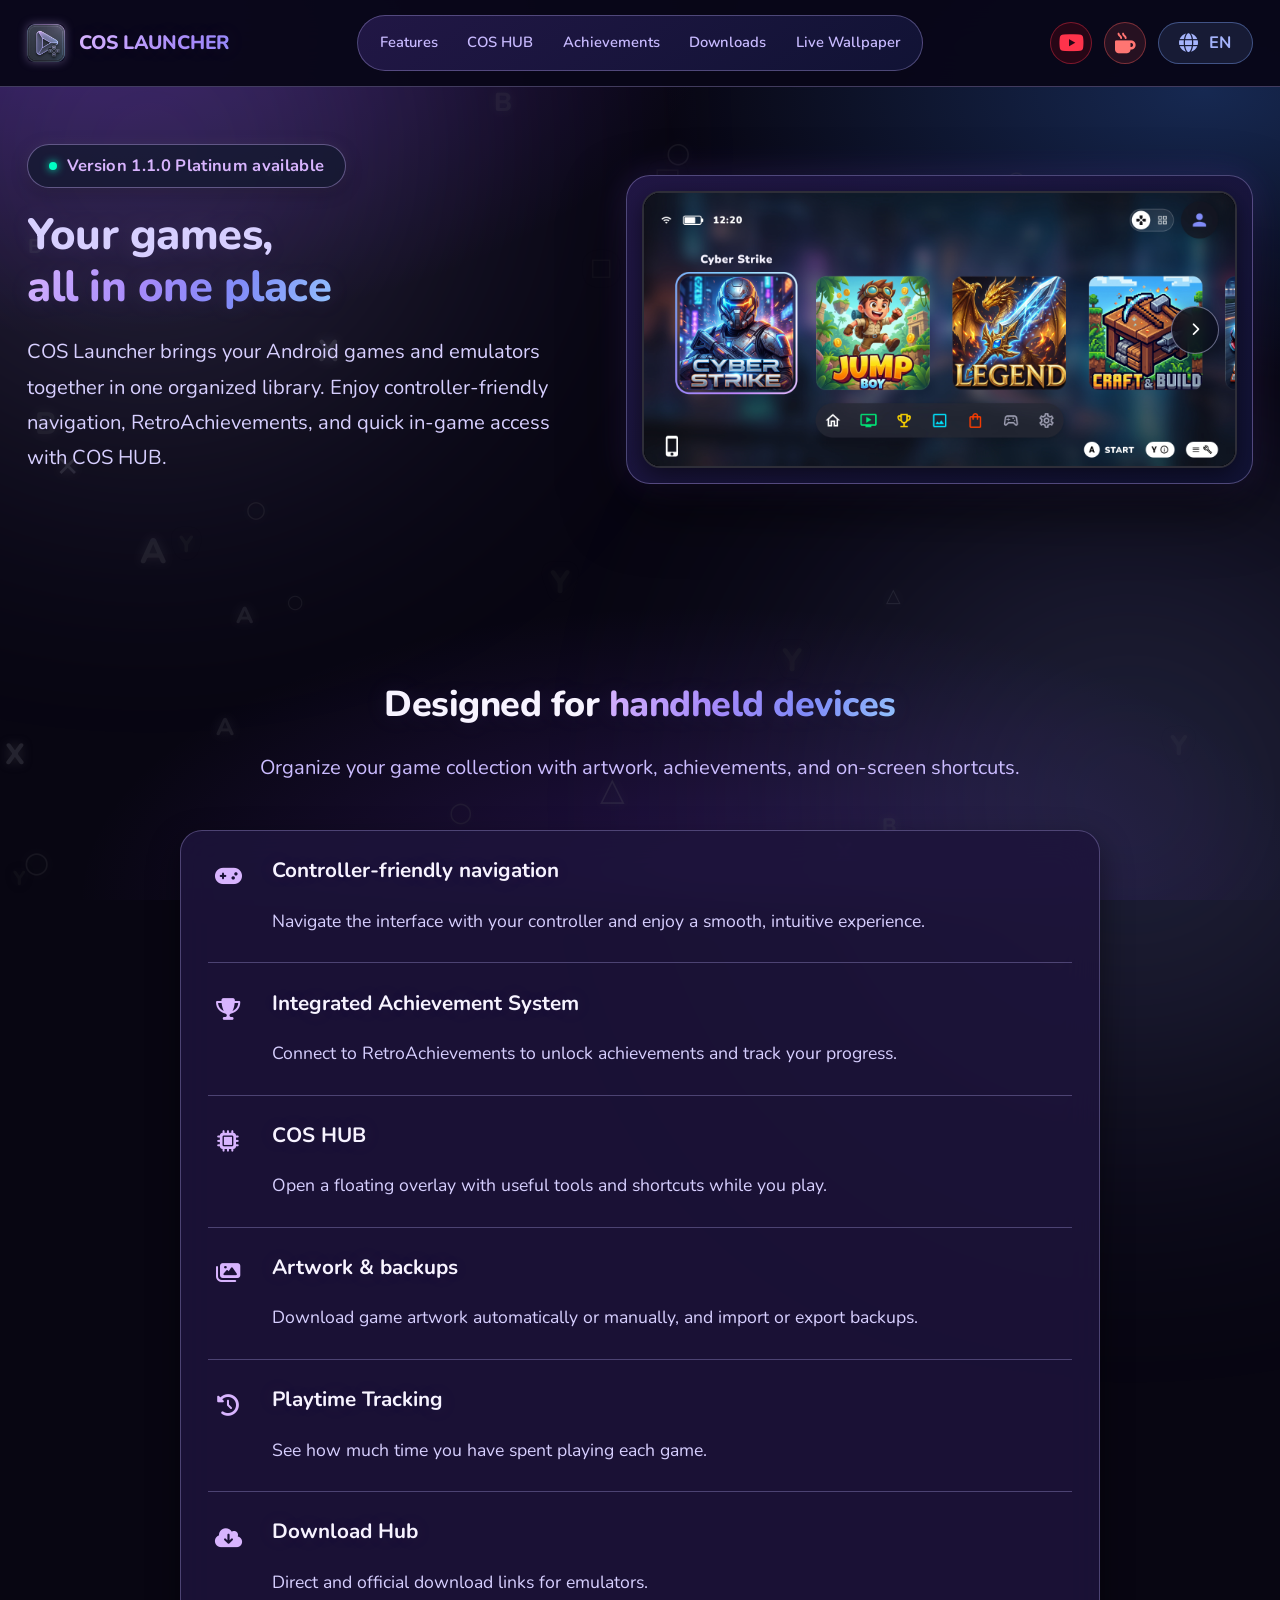
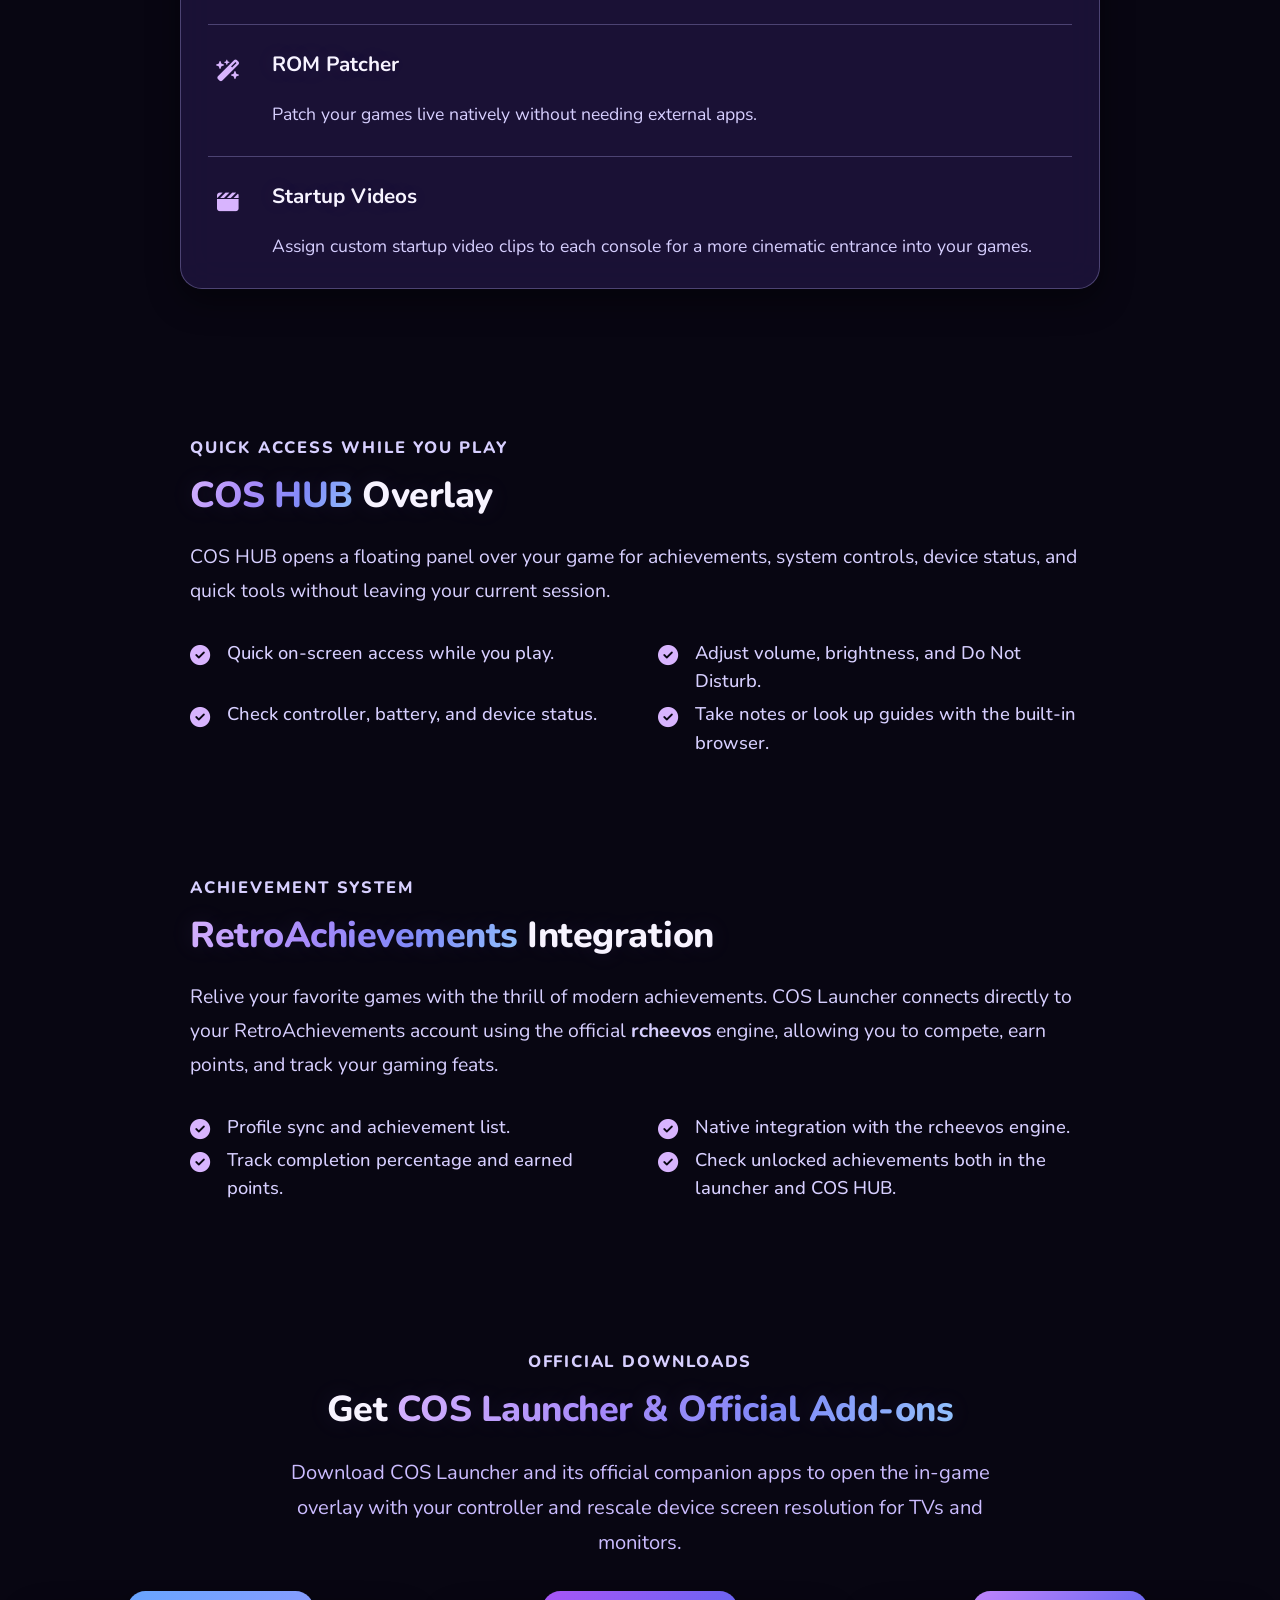
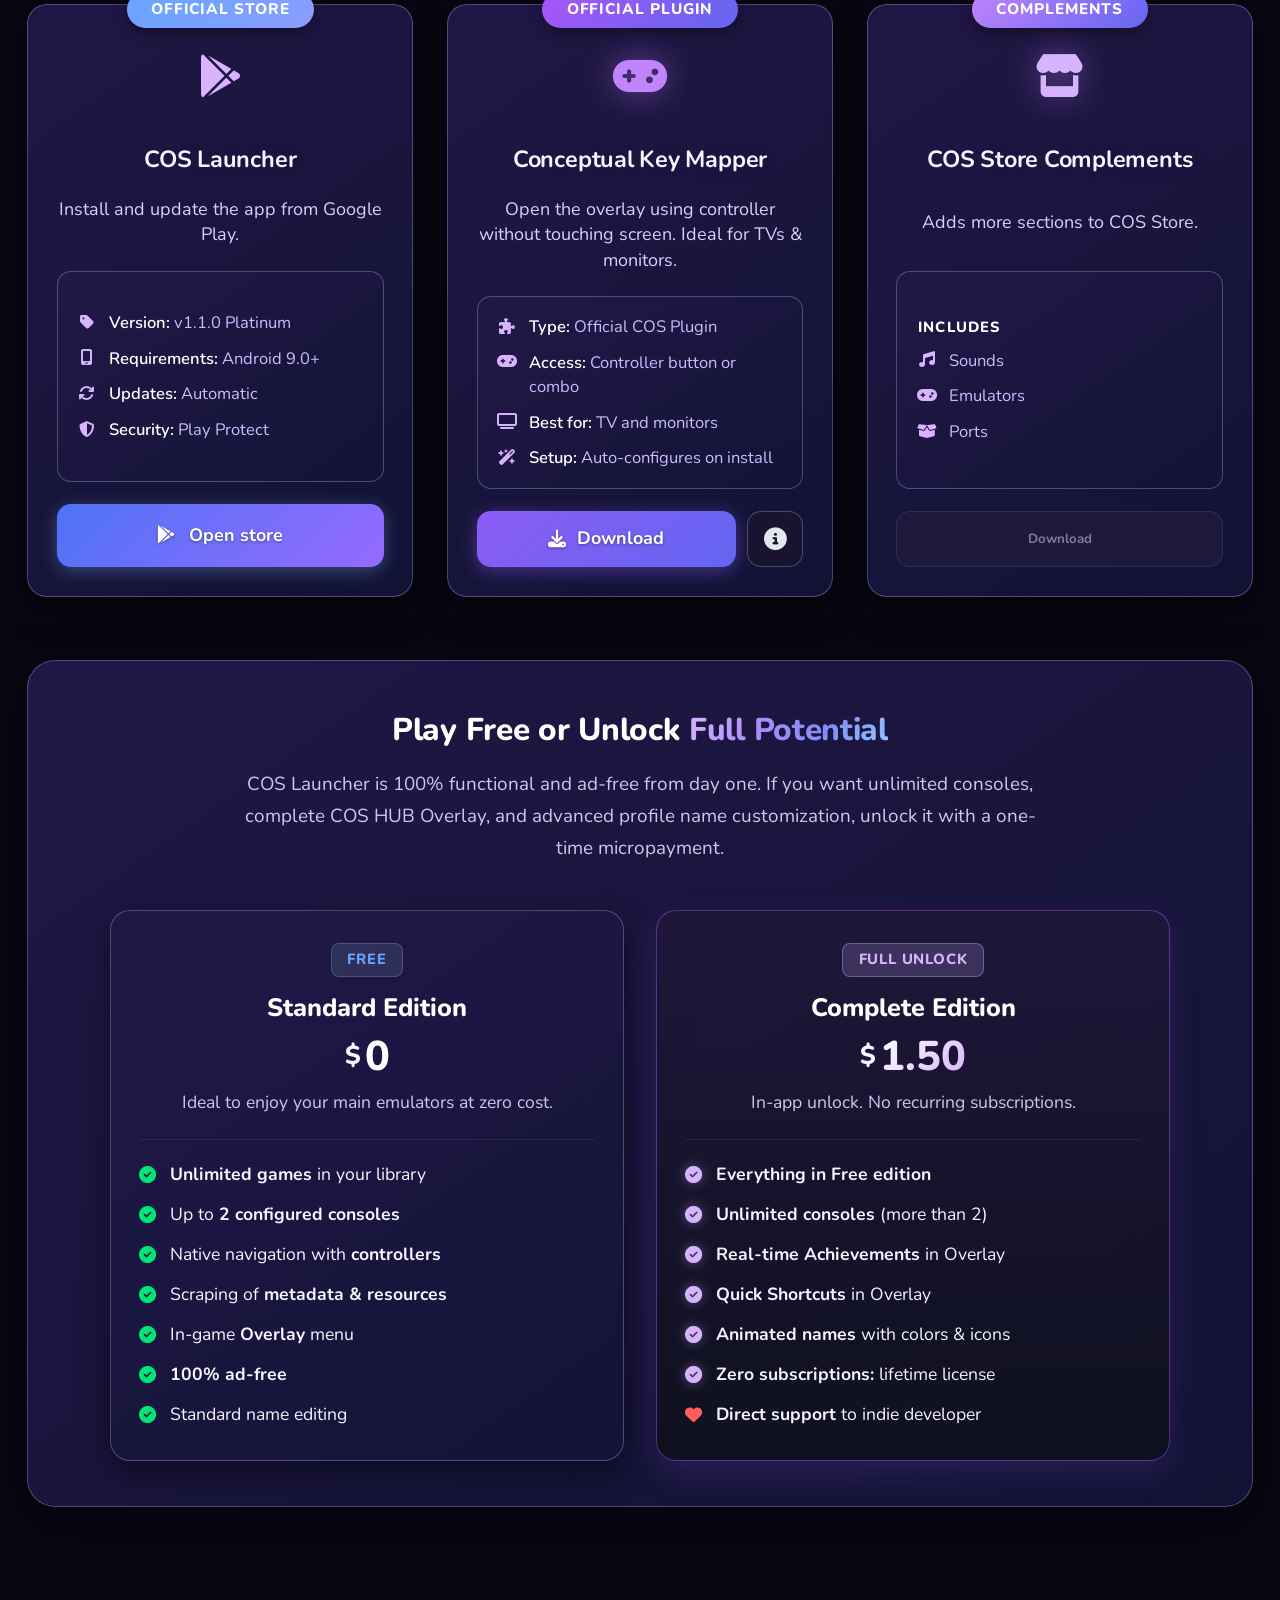
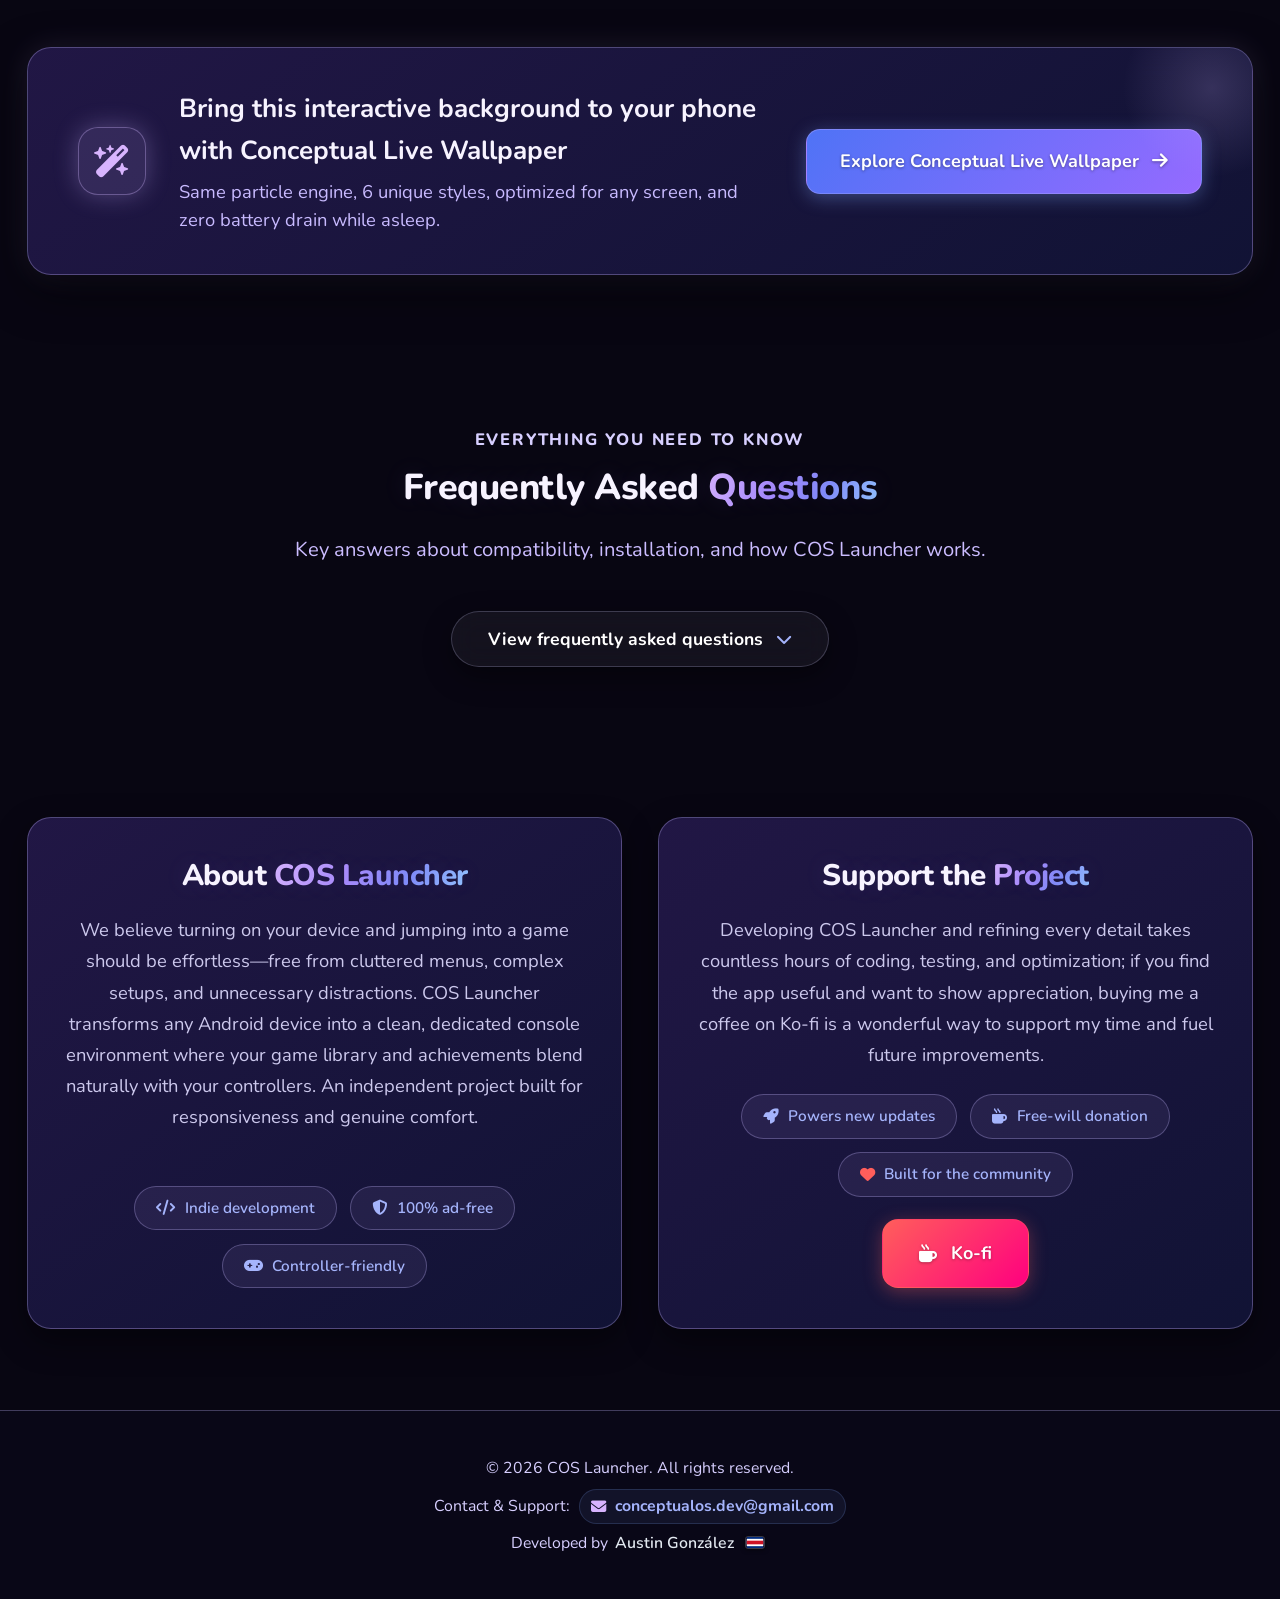
==== index.html @ 843d2636 "Update site theme and downloads Co-authored-by: Copilot <223556219+Copilot@users.noreply.github.com>" ====
<!DOCTYPE html>
<html lang="en">

<head>
    <meta charset="UTF-8">
    <meta name="viewport" content="width=device-width, initial-scale=1.0">
    <title>COS Launcher | Organiza tus juegos en Android</title>
    <meta name="description"
        content="COS Launcher organiza tus juegos de Android y emuladores con navegación mediante controles, RetroAchievements, recursos gráficos y accesos rápidos con COS HUB.">

    <!-- Open Graph / Social Media -->
    <meta property="og:type" content="website">
    <meta property="og:title" content="COS Launcher">
    <meta property="og:description"
        content="Organiza tus juegos de Android y emuladores con navegación mediante controles, RetroAchievements, recursos gráficos y accesos rápidos con COS HUB.">
    <meta property="og:image" content="app_icon.png">
    <meta property="og:url" content="https://coslauncher.com/">

    <link rel="icon" type="image/png" href="app_icon.png">

    <!-- Font: Nunito -->
    <link rel="preconnect" href="https://fonts.googleapis.com">
    <link rel="preconnect" href="https://fonts.gstatic.com" crossorigin>
    <link
        href="https://fonts.googleapis.com/css2?family=Nunito:wght@400;500;600;700;800;900&display=swap"
        rel="stylesheet">
    <link rel="stylesheet" href="https://cdnjs.cloudflare.com/ajax/libs/font-awesome/6.4.0/css/all.min.css">

    <!-- Custom CSS -->
    <link rel="stylesheet" href="styles.css?v=3.8.14">

    <!-- Critical Plugin Modals & Buttons Styles -->
    <style id="critical-plugin-modals-css">
        .btn-plugin-info {
            width: 56px !important;
            min-width: 56px !important;
            height: 56px !important;
            min-height: 56px !important;
            padding: 0 !important;
            flex-shrink: 0 !important;
            background: rgba(24, 20, 48, 0.88) !important;
            border: 1px solid rgba(211, 211, 255, 0.28) !important;
            border-radius: 14px !important;
            color: #e2e8f0 !important;
            font-size: 1.25rem !important;
            display: inline-flex !important;
            align-items: center !important;
            justify-content: center !important;
            cursor: pointer !important;
            outline: none !important;
            box-sizing: border-box !important;
            transition: all 0.25s ease !important;
        }
        .btn-plugin-info:hover,
        .btn-plugin-info:focus-visible,
        .btn-km-info:hover,
        .btn-km-info:focus-visible,
        .btn-rescaler-info:hover,
        .btn-rescaler-info:focus-visible {
            background: linear-gradient(135deg, #8b5cf6, #6366f1) !important;
            border-color: rgba(255, 255, 255, 0.35) !important;
            color: #FFFFFF !important;
            transform: translateY(-2px) !important;
            box-shadow: 0 8px 25px rgba(168, 85, 247, 0.65), 0 0 20px rgba(99, 102, 241, 0.5) !important;
        }
        .plugin-info-modal-backdrop {
            position: fixed !important;
            top: 0 !important;
            left: 0 !important;
            right: 0 !important;
            bottom: 0 !important;
            width: 100vw !important;
            height: 100vh !important;
            background: rgba(3, 4, 10, 0.88) !important;
            backdrop-filter: blur(10px) !important;
            -webkit-backdrop-filter: blur(10px) !important;
            z-index: 999999 !important;
            display: none;
            align-items: center !important;
            justify-content: center !important;
            padding: 1.25rem !important;
            opacity: 0 !important;
            pointer-events: none !important;
            transition: opacity 0.28s cubic-bezier(0.16, 1, 0.3, 1) !important;
            box-sizing: border-box !important;
            overflow-y: auto !important;
            -webkit-overflow-scrolling: touch !important;
            overscroll-behavior: contain !important;
            will-change: opacity !important;
        }
        .plugin-info-modal-backdrop.active {
            display: flex !important;
            opacity: 1 !important;
            pointer-events: auto !important;
        }
        .plugin-info-modal-card {
            background: rgba(20, 16, 42, 0.98) !important;
            border: 1px solid rgba(211, 211, 255, 0.22) !important;
            border-radius: 26px !important;
            box-shadow: 0 20px 50px rgba(0, 0, 0, 0.8), 0 0 30px rgba(139, 92, 246, 0.2) !important;
            max-width: 620px !important;
            width: 100% !important;
            max-height: 88vh !important;
            display: flex !important;
            flex-direction: column !important;
            position: relative !important;
            overflow: hidden !important;
            transform: scale(0.96) translateZ(0) !important;
            transition: transform 0.28s cubic-bezier(0.16, 1, 0.3, 1), opacity 0.28s cubic-bezier(0.16, 1, 0.3, 1) !important;
            box-sizing: border-box !important;
            will-change: transform, opacity !important;
        }
        .plugin-info-modal-card.rescaler-card {
            box-shadow: 0 20px 50px rgba(0, 0, 0, 0.8), 0 0 30px rgba(56, 189, 248, 0.2) !important;
        }
        .plugin-info-modal-backdrop.active .plugin-info-modal-card {
            transform: scale(1) translateZ(0) !important;
        }
        .plugin-modal-title {
            font-size: clamp(1.45rem, 1.6vw, 1.65rem) !important;
            font-weight: 800 !important;
            color: #FFFFFF !important;
            margin: 0 0 0.35rem 0 !important;
        }
        .plugin-modal-subtitle {
            font-size: 1.02rem !important;
            color: var(--text-body, #94a3b8) !important;
            line-height: 1.5 !important;
        }
        .plugin-modal-body {
            padding: 1.25rem 2rem 2.2rem 2rem !important;
            font-size: 1.02rem !important;
            line-height: 1.65 !important;
        }
        .plugin-modal-desc-box {
            font-size: 1.02rem !important;
            line-height: 1.65 !important;
            padding: 1.25rem 1.4rem !important;
        }
        .plugin-modal-highlight-title {
            font-size: 1.06rem !important;
        }
        .plugin-modal-highlight-box p {
            font-size: 1rem !important;
            line-height: 1.6 !important;
        }
        .plugin-modal-feature-text h5 {
            font-size: 1.02rem !important;
        }
        .plugin-modal-feature-text p {
            font-size: 0.98rem !important;
            line-height: 1.55 !important;
        }
    </style>
</head>

<body class="nunito-page">

    <!-- Floating Buttons & Icons Background (Bare ABXY & PlayStation Symbols) -->
    <div id="floatingIconsBg" class="floating-icons-container"></div>

    <!-- Ambient Moon Dust Glows -->
    <div class="glow-bg glow-top-left"></div>
    <div class="glow-bg glow-bottom-right"></div>

    <!-- Navigation Header -->
    <header class="navbar">
        <div class="nav-container">
            <!-- Clean Unencapsulated Brand Logo -->
            <a href="#" class="brand-logo">
                <img src="app_icon.png" alt="Logotipo de COS Launcher" class="brand-app-icon">
                <div class="brand-text">
                    <span class="brand-title brand-title-white">COS LAUNCHER</span>
                </div>
            </a>

            <!-- Nav Links Capsule Pill Container -->
            <nav class="nav-links nav-capsule">
                <a href="#features" class="nav-item-pill" data-i18n="nav_features">Funciones</a>
                <a href="#neural-overlay" class="nav-item-pill" data-i18n="nav_cos_hub">COS HUB</a>
                <a href="#achievements" class="nav-item-pill" data-i18n="nav_achievements">Logros</a>
                <a href="#download" class="nav-item-pill" data-i18n="nav_download">Descargas</a>
                <a href="wallpaper.html" class="nav-item-pill nav-pill-wp" data-i18n="nav_wallpaper">Live Wallpaper</a>
            </nav>

            <div class="nav-actions">
                <a href="https://www.youtube.com/@ConceptualOS" target="_blank" rel="noopener noreferrer"
                    class="youtube-nav-pill" id="youtubeNavBtn" title="Canal oficial de YouTube / Official YouTube Channel" aria-label="YouTube">
                    <i class="fa-brands fa-youtube"></i>
                </a>
                <a href="#kofi" class="kofi-nav-pill" id="kofiNavBtn" title="Apoyar en Ko-fi / Support on Ko-fi" aria-label="Ko-fi">
                    <i class="fa-solid fa-mug-hot"></i>
                </a>
                <div class="badge-pill lang-toggle-pill" id="langToggleBtn" role="button" tabindex="0"
                    title="Cambiar idioma / Change language">
                    <i class="fa-solid fa-globe"></i>
                    <span class="badge-text" id="langText">EN</span>
                </div>
                <button class="mobile-toggle" id="mobileMenuBtn" aria-label="Abrir Menú">
                    <i class="fa-solid fa-bars"></i>
                </button>
            </div>
        </div>
    </header>

    <!-- Hero Section -->
    <section class="hero-section">
        <div class="container hero-container">
            <div class="hero-content">
                <!-- Badges Row: Version Badge -->
                <div class="hero-badges-row">
                    <div class="badge-pill hero-version-pill">
                        <span class="badge-dot badge-dot-pulse"></span>
                        <span class="badge-text" data-i18n="hero_badge">Versión 1.1.0 Platinum disponible</span>
                    </div>
                </div>

                <h1 class="hero-title" data-i18n="hero_title">
                    Tus juegos, <br>
                    <span class="gradient-text">en un solo lugar</span>
                </h1>
                <p class="hero-description" data-i18n="hero_desc">
                    COS Launcher reúne tus juegos de Android y emuladores en una biblioteca organizada. Disfruta de
                    navegación con controles, logros de RetroAchievements y accesos rápidos durante tus partidas con COS
                    HUB.
                </p>
            </div>

            <div class="hero-visual">
                <div class="hero-showcase-container">
                    <div class="hero-screenshot-card glass-card" id="heroScreenshotCard">
                        <div class="hero-device-bezel">
                            <div class="hero-media-wrap">
                                <button type="button" class="hero-image-open-btn" id="heroImageOpenBtn" aria-label="Ampliar captura">
                                    <img src="img/modernhomeimage.jpg" alt="Pantalla de inicio moderna de COS Launcher" class="hero-screen-img" id="heroScreenImg" loading="eager">
                                </button>
                                <button type="button" class="hero-slide-arrow hero-slide-prev" id="heroSlidePrevBtn" aria-label="Captura anterior" hidden>
                                    <i class="fa-solid fa-chevron-left"></i>
                                </button>
                                <button type="button" class="hero-slide-arrow hero-slide-next" id="heroSlideNextBtn" aria-label="Siguiente captura">
                                    <i class="fa-solid fa-chevron-right"></i>
                                </button>
                            </div>
                        </div>
                    </div>
                </div>
            </div>
        </div>
    </section>

    <!-- Key Features Section -->
    <section id="features" class="section features-section">
        <div class="container">
            <div class="section-header text-center">
                <h2 class="section-title" data-i18n="features_title">Diseñado para <span class="gradient-text">dispositivos portátiles</span></h2>
                <p class="section-description" data-i18n="features_desc">
                    Organiza tu colección de juegos con recursos gráficos, logros y accesos rápidos en pantalla.
                </p>
            </div>

            <div id="featuresGrid" class="features-grid feature-list" style="margin-top: 2.5rem;">
                <!-- 1. Navegación con controles (Visible) -->
                <div class="feature-card glass-card">
                    <div class="feature-icon glow-purple">
                        <i class="fa-solid fa-gamepad"></i>
                    </div>
                    <h3 data-i18n="f1_title">Navegación con controles</h3>
                    <p data-i18n="f1_desc">Recorre la interfaz con tus controles y disfruta de una navegación fluida e intuitiva.</p>
                </div>

                <!-- 2. Sistema de Logros Integrado (Visible) -->
                <div class="feature-card glass-card">
                    <div class="feature-icon glow-purple">
                        <i class="fa-solid fa-trophy"></i>
                    </div>
                    <h3 data-i18n="f4_title">Sistema de Logros Integrado</h3>
                    <p data-i18n="f4_desc">Conecta con RetroAchievements para desbloquear logros y seguir tu progreso.</p>
                </div>

                <!-- 3. COS HUB (Visible) -->
                <div class="feature-card glass-card">
                    <div class="feature-icon glow-cyan">
                        <i class="fa-solid fa-microchip"></i>
                    </div>
                    <h3 data-i18n="f3_title">COS HUB</h3>
                    <p data-i18n="f3_desc">Abre una superposición flotante con herramientas y accesos rápidos mientras juegas.</p>
                </div>

                <!-- 4. Recursos y copias de seguridad -->
                <div class="feature-card glass-card">
                    <div class="feature-icon glow-blue">
                        <i class="fa-solid fa-images"></i>
                    </div>
                    <h3 data-i18n="f2_title">Recursos y copias de seguridad</h3>
                    <p data-i18n="f2_desc">Descarga recursos gráficos de forma automática o manual, e importa o exporta copias de seguridad.</p>
                </div>

                <!-- 5. Seguimiento de Tiempo de Juego -->
                <div class="feature-card glass-card">
                    <div class="feature-icon glow-blue">
                        <i class="fa-solid fa-clock-rotate-left"></i>
                    </div>
                    <h3 data-i18n="f5_title">Seguimiento de Tiempo de Juego</h3>
                    <p data-i18n="f5_desc">Consulta cuánto tiempo has dedicado a cada juego.</p>
                </div>

                <!-- 7. Central de descargas -->
                <div class="feature-card glass-card">
                    <div class="feature-icon glow-blue">
                        <i class="fa-solid fa-cloud-arrow-down"></i>
                    </div>
                    <h3 data-i18n="f7_title">Central de descargas</h3>
                    <p data-i18n="f7_desc">Enlaces de descarga directos y oficiales de los emuladores.</p>
                </div>

                <!-- 8. Parcheador de ROMs -->
                <div class="feature-card glass-card">
                    <div class="feature-icon glow-purple">
                        <i class="fa-solid fa-wand-magic-sparkles"></i>
                    </div>
                    <h3 data-i18n="f8_title">Parcheador de ROMs</h3>
                    <p data-i18n="f8_desc">Parchea tus juegos en vivo de forma nativa sin necesidad de aplicaciones externas.</p>
                </div>

                <!-- 9. Videos de inicio -->
                <div class="feature-card glass-card">
                    <div class="feature-icon glow-cyan">
                        <i class="fa-solid fa-clapperboard"></i>
                    </div>
                    <h3 data-i18n="f9_title">Videos de inicio</h3>
                    <p data-i18n="f9_desc">Asigna clips de vídeo de inicio personalizados a cada consola para una entrada más cinematográfica a los juegos.</p>
                </div>
            </div>
        </div>
    </section>

    <!-- Deep Dive: COS HUB Overlay -->
    <section id="neural-overlay" class="section overlay-section">
        <div class="container overlay-container">
            <template>
            <div class="overlay-visual">
                <div class="cos-overlay-window glass-card">
                    <!-- Top Overlay Header & Navigation Tabs (7 Tabs) -->
                    <div class="overlay-top-nav">
                        <div class="overlay-brand">
                            <span class="overlay-title-text">COS HUB</span>
                        </div>
                        <div class="overlay-tabs-row">
                            <span class="overlay-icon-btn active" role="button" tabindex="0" title="Jugando"><i
                                    class="fa-solid fa-play"></i></span>
                            <span class="overlay-icon-btn" role="button" tabindex="0" title="Logros"><i
                                    class="fa-solid fa-trophy"></i></span>
                            <span class="overlay-icon-btn" role="button" tabindex="0" title="Herramientas"><i
                                    class="fa-solid fa-wrench"></i></span>
                            <span class="overlay-icon-btn" role="button" tabindex="0" title="Música"><i
                                    class="fa-solid fa-music"></i></span>
                            <span class="overlay-icon-btn" role="button" tabindex="0" title="Navegador Web"><i
                                    class="fa-solid fa-magnifying-glass"></i></span>
                            <span class="overlay-icon-btn" role="button" tabindex="0" title="Controles"><i
                                    class="fa-solid fa-gamepad"></i></span>
                            <span class="overlay-icon-btn" role="button" tabindex="0" title="Estado del dispositivo"><i
                                    class="fa-solid fa-microchip"></i></span>
                        </div>
                    </div>

                    <!-- Overlay Active View: Dynamic 7-Tabs Viewport -->
                    <div class="overlay-viewport-content">
                        <!-- Tab View 1: Jugando -->
                        <div class="overlay-tab-view active centered-tab-view" id="overlayViewPlaying">
                            <div class="overlay-ambient-glow"></div>
                            <div class="active-game-info text-center-info">
                                <span class="game-status-pill"><i class="fa-solid fa-play"></i> JUGANDO A</span>
                                <h3 class="active-game-title">Aetherium: Zero</h3>
                            </div>
                        </div>

                        <!-- Tab View 2: Logros (1 logro) -->
                        <div class="overlay-tab-view" id="overlayViewAchievements">
                            <div class="overlay-ach-header">
                                <div class="active-game-info">
                                    <span class="game-status-pill"><i class="fa-solid fa-trophy"></i> LOGROS</span>
                                </div>
                            </div>

                            <div class="overlay-ach-content-wrap">
                                <div class="overlay-ach-subbar">
                                    <h3 class="active-game-title">Aetherium: Zero</h3>
                                    <div class="ach-header-progress">
                                        <div class="ra-progress-track">
                                            <div class="ra-progress-fill" style="width: 50%;"></div>
                                        </div>
                                        <span class="ra-subcapsule-badge">25/50</span>
                                    </div>
                                </div>

                                <div class="overlay-ach-list">
                                    <div class="overlay-ach-item">
                                        <span class="ach-item-title">Primer campeón</span>
                                        <span class="pts-gold">5 PTS</span>
                                    </div>
                                </div>
                            </div>
                        </div>

                        <!-- Tab View 3: Herramientas de Sistema (4 Opciones: Volumen, Brillo, No Molestar, Notas) -->
                        <div class="overlay-tab-view" id="overlayViewSystem">
                            <div class="overlay-tab-header">
                                <div class="active-game-info">
                                    <span class="game-status-pill"><i class="fa-solid fa-wrench"></i> HERRAMIENTAS DE SISTEMA</span>
                                </div>
                            </div>

                            <div class="overlay-tools-content-wrap">
                                <div class="overlay-tools-grid">
                                    <!-- Option 1: Barra de Volumen -->
                                    <div class="tool-card">
                                        <div class="tool-label-row">
                                            <span><i class="fa-solid fa-volume-high" id="sysVolIcon"></i> Volumen</span>
                                            <span class="tool-val-text" id="sysVolVal">75%</span>
                                        </div>
                                        <div class="tool-slider-box">
                                            <input type="range" class="tool-slider-native" id="sysVolSlider" min="0"
                                                max="100" value="75" aria-label="Volumen">
                                            <div class="progress-bar-container">
                                                <div class="progress-bar-fill" id="sysVolFill" style="width: 75%;">
                                                </div>
                                            </div>
                                            <div class="tool-slider-thumb" id="sysVolThumb"
                                                style="left: calc(7px + 0.75 * (100% - 14px));"></div>
                                        </div>
                                    </div>

                                    <!-- Option 2: Barra de Brillo -->
                                    <div class="tool-card">
                                        <div class="tool-label-row">
                                            <span><i class="fa-solid fa-sun" id="sysBrightIcon"></i> Brillo</span>
                                            <span class="tool-val-text" id="sysBrightVal">85%</span>
                                        </div>
                                        <div class="tool-slider-box">
                                            <input type="range" class="tool-slider-native" id="sysBrightSlider" min="0"
                                                max="100" value="85" aria-label="Brillo">
                                            <div class="progress-bar-container">
                                                <div class="progress-bar-fill" id="sysBrightFill" style="width: 85%;">
                                                </div>
                                            </div>
                                            <div class="tool-slider-thumb" id="sysBrightThumb"
                                                style="left: calc(7px + 0.85 * (100% - 14px));"></div>
                                        </div>
                                    </div>

                                    <!-- Option 3: Botón No Molestar -->
                                    <div class="tool-card tool-button active" id="dndBtn" role="button" tabindex="0"
                                        aria-label="Modo no molestar">
                                        <i class="fa-solid fa-moon"></i>
                                        <div class="tool-btn-info">
                                            <span class="tool-btn-title">No molestar</span>
                                            <span class="tool-btn-sub" id="dndSubText">Activado</span>
                                        </div>
                                    </div>

                                    <!-- Option 4: Notas del Juego (Al lado de No Molestar) -->
                                    <div class="tool-card tool-note-card">
                                        <div class="tool-label-row">
                                            <span><i class="fa-solid fa-note-sticky"></i> Notas</span>
                                        </div>
                                        <div class="tool-note-box">
                                            <input type="text" class="tool-note-input" id="sysNoteInput"
                                                value="Ataque especial: fase 2" placeholder="Escribe una nota..."
                                                spellcheck="false" autocomplete="off" aria-label="Notas del juego">
                                        </div>
                                    </div>
                                </div>
                            </div>
                        </div>

                        <!-- Tab View 4: Reproductor de Música -->
                        <div class="overlay-tab-view" id="overlayViewMusic">
                            <div class="overlay-tab-header">
                                <div class="active-game-info">
                                    <span class="game-status-pill"><i class="fa-solid fa-music"></i> REPRODUCTOR DE MÚSICA</span>
                                </div>
                            </div>

                            <div class="overlay-music-content-wrap">
                                <h3 class="active-game-title" id="musicTrackTitle">Soundtrack 01</h3>
                                <div class="overlay-music-box">
                                    <!-- Audio element for background soundtrack -->
                                    <audio id="bgMusicAudio" src="m4a/cos_launcher_background.m4a"
                                        preload="metadata"></audio>

                                    <!-- Song Progress & Time Counter -->
                                    <div class="music-time-row">
                                        <span id="musicCurrentTime">00:00</span>
                                        <div class="tool-slider-box" style="flex: 1;">
                                            <input type="range" class="tool-slider-native" id="musicSeekSlider" min="0"
                                                max="100" value="0" step="0.1" aria-label="Progreso de la canción">
                                            <div class="progress-bar-container">
                                                <div class="progress-bar-fill" id="musicProgressFill"
                                                    style="width: 0%;"></div>
                                            </div>
                                            <div class="tool-slider-thumb" id="musicSeekThumb"
                                                style="left: calc(7px + 0 * (100% - 14px));"></div>
                                        </div>
                                        <span id="musicTotalTime">00:00</span>
                                    </div>

                                    <!-- Media Player Controls -->
                                    <div class="music-controls-row">
                                        <button class="music-btn" id="musicPrevBtn" aria-label="Canción anterior"
                                            title="Canción anterior"><i class="fa-solid fa-backward-step"></i></button>
                                        <button class="music-btn play-pause-btn" id="musicPlayPauseBtn"
                                            aria-label="Reproducir o pausar"><i class="fa-solid fa-play"
                                                id="musicPlayIcon"></i></button>
                                        <button class="music-btn" id="musicNextBtn" aria-label="Siguiente canción"
                                            title="Siguiente canción"><i class="fa-solid fa-forward-step"></i></button>
                                    </div>

                                    <!-- Independent Music Volume Bar -->
                                    <div class="music-vol-row">
                                        <div class="tool-label-row" style="width: 100%;">
                                            <span><i class="fa-solid fa-sliders"></i> Volumen de Música</span>
                                            <span class="tool-val-text" id="musicVolVal">60%</span>
                                        </div>
                                        <div class="tool-slider-box" style="width: 100%;">
                                            <input type="range" class="tool-slider-native" id="musicVolSlider" min="0"
                                                max="100" value="60" aria-label="Volumen de Música">
                                            <div class="progress-bar-container">
                                                <div class="progress-bar-fill" id="musicVolFill" style="width: 60%;">
                                                </div>
                                            </div>
                                            <div class="tool-slider-thumb" id="musicVolThumb"
                                                style="left: calc(7px + 0.60 * (100% - 14px));"></div>
                                        </div>
                                    </div>
                                </div>
                            </div>
                        </div>

                        <!-- Tab View 5: Navegador Web -->
                        <div class="overlay-tab-view" id="overlayViewBrowser">
                            <div class="overlay-tab-header">
                                <div class="active-game-info">
                                    <span class="game-status-pill"><i class="fa-solid fa-magnifying-glass"></i> NAVEGADOR WEB INTEGRADO</span>
                                </div>
                            </div>

                            <div class="overlay-browser-content-wrap">
                                <div class="web-url-bar">
                                    <i class="fa-solid fa-globe"></i>
                                    <span>Aetherium: Zero Guía</span>
                                </div>

                                <div class="overlay-browser-preview">
                                    <div class="browser-result-card">
                                        <span class="result-site">Guía de Juego • Wiki Gamer</span>
                                        <h4>Aetherium: Zero Guía - Estrategia para Vencer Jefes</h4>
                                        <p>Guía paso a paso para esquivar ataques y derrotar a los jefes de Aetherium:
                                            Zero...</p>
                                    </div>
                                </div>
                            </div>
                        </div>

                        <!-- Tab View 6: Controles y batería -->
                        <div class="overlay-tab-view" id="overlayViewGamepad">
                            <div class="overlay-tab-header">
                                <div class="active-game-info">
                                    <span class="game-status-pill"><i class="fa-solid fa-gamepad"></i> CONTROLES</span>
                                </div>
                            </div>

                            <div class="overlay-gamepad-content-wrap">
                                <div class="overlay-gamepad-box">
                                    <div class="gamepad-status-card">
                                        <i class="fa-solid fa-gamepad gamepad-hero-icon"></i>
                                        <div class="gamepad-info">
                                            <span class="gamepad-name">Control</span>
                                            <span class="gamepad-battery-text"><i
                                                    class="fa-solid fa-battery-full green-glow"></i> Batería del
                                                control: 85%</span>
                                        </div>
                                    </div>
                                </div>
                            </div>
                        </div>

                        <!-- Tab View 7: Estado del Dispositivo -->
                        <div class="overlay-tab-view" id="overlayViewHardware">
                            <div class="overlay-tab-header">
                                <div class="active-game-info">
                                    <span class="game-status-pill"><i class="fa-solid fa-microchip"></i> ESTADO DEL DISPOSITIVO</span>
                                </div>
                            </div>

                            <div class="overlay-hardware-content-wrap">
                                <div class="overlay-hardware-grid">
                                    <div class="hw-card">
                                        <span class="hw-label"><i class="fa-solid fa-temperature-half"></i> Temp.
                                            Batería</span>
                                        <span class="hw-val">34°C</span>
                                    </div>
                                    <div class="hw-card">
                                        <span class="hw-label"><i class="fa-solid fa-microchip"></i> Temp. CPU</span>
                                        <span class="hw-val">42°C</span>
                                    </div>
                                    <div class="hw-card">
                                        <span class="hw-label"><i class="fa-solid fa-hard-drive"></i>
                                            Almacenamiento</span>
                                        <span class="hw-val">45 GB de 256 GB</span>
                                    </div>
                                    <div class="hw-card">
                                        <span class="hw-label"><i class="fa-solid fa-memory"></i> Memoria RAM</span>
                                        <span class="hw-val">4.5 GB de 12 GB</span>
                                    </div>
                                </div>
                            </div>
                        </div>
                    </div>
                </div>
            </div>
            </template>

            <div class="overlay-content">
                <span class="section-subtitle" data-i18n="hub_subtitle">ACCESOS RÁPIDOS DURANTE LA PARTIDA</span>
                <h2 class="section-title" data-i18n="hub_title"><span class="gradient-text">COS HUB</span> Overlay</h2>
                <p data-i18n="hub_desc">
                    COS HUB abre un panel flotante sobre el juego para consultar logros, cambiar ajustes del sistema,
                    revisar el estado del dispositivo y acceder a herramientas rápidas sin salir de la partida.
                </p>
                <ul class="check-list">
                    <li><i class="fa-solid fa-circle-check"></i> <span data-i18n="hub_check1">Acceso rápido en pantalla durante tus partidas.</span></li>
                    <li><i class="fa-solid fa-circle-check"></i> <span data-i18n="hub_check2">Controla volumen, brillo y No molestar.</span></li>
                    <li><i class="fa-solid fa-circle-check"></i> <span data-i18n="hub_check3">Consulta controles, batería y estado del dispositivo.</span></li>
                    <li><i class="fa-solid fa-circle-check"></i> <span data-i18n="hub_check4">Toma notas o consulta guías con el navegador integrado.</span></li>
                </ul>
            </div>
        </div>
    </section>

    <!-- Deep Dive: RetroAchievements Section -->
    <section id="achievements" class="section achievements-section">
        <div class="container overlay-container">
            <div class="overlay-content">
                <span class="section-subtitle" data-i18n="ach_subtitle">SISTEMA DE LOGROS</span>
                <h2 class="section-title" data-i18n="ach_title">Integración con <span class="gradient-text">RetroAchievements</span></h2>
                <p data-i18n="ach_desc">
                    Revive tus juegos favoritos con la emoción de los logros modernos. COS Launcher se conecta de forma
                    directa con tu cuenta de RetroAchievements utilizando el motor oficial <strong>rcheevos</strong>,
                    permitiéndote competir, sumar puntos y llevar un registro de tus hazañas.
                </p>
                <ul class="check-list">
                    <li><i class="fa-solid fa-circle-check"></i> <span data-i18n="ach_check1">Sincronización de perfil y
                            lista de logros.</span></li>
                    <li><i class="fa-solid fa-circle-check"></i> <span data-i18n="ach_check2">Integración nativa con el
                            motor rcheevos.</span></li>
                    <li><i class="fa-solid fa-circle-check"></i> <span data-i18n="ach_check3">Seguimiento de porcentaje
                            completado.</span></li>
                    <li><i class="fa-solid fa-circle-check"></i> <span data-i18n="ach_check4">Consulta tus logros
                            desbloqueados tanto en el menú como en COS HUB.</span></li>
                </ul>
            </div>

            <template>
            <div class="overlay-visual">
                <div class="ra-hud-card glass-card">
                    <!-- Top Main Capsule Header -->
                    <div class="ra-header-capsule">
                        <div class="ra-header-top">
                            <div class="ra-header-left">
                                <div class="ra-main-icon-wrap" id="achIconWrap">
                                    <i class="fa-solid fa-gamepad" id="achMainIcon"></i>
                                </div>
                                <div class="ra-header-titles">
                                    <h4 id="achMainTitle">Aetherium: Zero</h4>
                                    <span id="achMainDesc">Progreso de logros</span>
                                </div>
                            </div>
                            <span class="pts-gold" id="achMainPts"></span>
                        </div>

                        <!-- Progress Row with Sub-capsule Badge -->
                        <div class="ra-progress-row">
                            <div class="ra-progress-track">
                                <div class="ra-progress-fill" id="achMainProgress" style="width: 50%;"></div>
                            </div>
                            <span class="ra-subcapsule-badge" id="achMainCount">25/50</span>
                        </div>
                    </div>

                    <!-- Content Grid: 5 Columns x 2 Rows (10 Interactive Achievement Icons) -->
                    <div class="ra-icons-grid" id="achIconsGrid">
                        <div class="ra-grid-item" role="button" tabindex="0" data-title="Primer campeón" data-desc="Gana tu primera batalla"
                            data-pts="5 PTS" data-icon="fa-trophy">
                            <i class="fa-solid fa-trophy"></i>
                        </div>
                        <div class="ra-grid-item" role="button" tabindex="0" data-title="Velocidad Máxima" data-desc="Supera el récord"
                            data-pts="10 PTS" data-icon="fa-bolt">
                            <i class="fa-solid fa-bolt"></i>
                        </div>
                        <div class="ra-grid-item" role="button" tabindex="0" data-title="Escudo Inquebrantable" data-desc="Bloquea diez ataques"
                            data-pts="15 PTS" data-icon="fa-shield-halved">
                            <i class="fa-solid fa-shield-halved"></i>
                        </div>
                        <div class="ra-grid-item" role="button" tabindex="0" data-title="Poder Elemental" data-desc="Domina los elementos"
                            data-pts="20 PTS" data-icon="fa-fire">
                            <i class="fa-solid fa-fire"></i>
                        </div>
                        <div class="ra-grid-item" role="button" tabindex="0" data-title="Cazador Supremo" data-desc="Vence al jefe"
                            data-pts="25 PTS" data-icon="fa-skull">
                            <i class="fa-solid fa-skull"></i>
                        </div>
                        <div class="ra-grid-item" role="button" tabindex="0" data-title="Corona Legendaria" data-desc="Consigue el trono"
                            data-pts="30 PTS" data-icon="fa-crown">
                            <i class="fa-solid fa-crown"></i>
                        </div>
                        <div class="ra-grid-item" role="button" tabindex="0" data-title="Gema Oculta" data-desc="Encuentra el secreto"
                            data-pts="10 PTS" data-icon="fa-gem">
                            <i class="fa-solid fa-gem"></i>
                        </div>
                        <div class="ra-grid-item" role="button" tabindex="0" data-title="Estratega Maestro" data-desc="Plan perfecto ejecutado"
                            data-pts="25 PTS" data-icon="fa-medal">
                            <i class="fa-solid fa-medal"></i>
                        </div>
                        <div class="ra-grid-item" role="button" tabindex="0" data-title="Coleccionista experto" data-desc="Reúne todos los objetos"
                            data-pts="50 PTS" data-icon="fa-award">
                            <i class="fa-solid fa-award"></i>
                        </div>
                        <div class="ra-grid-item" role="button" tabindex="0" data-title="Perfección total" data-desc="Alcanza el nivel cien"
                            data-pts="50 PTS" data-icon="fa-star">
                            <i class="fa-solid fa-star"></i>
                        </div>
                    </div>
                </div>
            </div>
            </template>
        </div>
    </section>



    <!-- Download Section -->
    <section id="download" class="section download-section">
        <div class="container text-center">
            <div class="section-header text-center">
                <span class="section-subtitle" data-i18n="dl_subtitle">DESCARGAS OFICIALES</span>
                <h2 class="section-title" data-i18n="dl_title">Obtén <span class="gradient-text">COS Launcher y Complementos Oficiales</span></h2>
                <p class="section-description" data-i18n="dl_desc">
                    Descarga COS Launcher y sus complementos oficiales para abrir el overlay con tu mando y reescalar la pantalla del dispositivo para jugar en TV o monitores.
                </p>
            </div>

            <div class="download-cards-grid">
                <!-- Card 1: COS Launcher -->
                <div class="download-card glass-card">
                    <div class="card-badge-top store" data-i18n="dl_store_badge">TIENDA OFICIAL</div>
                    <div class="card-icon"><i class="fa-brands fa-google-play"></i></div>
                    <h3 class="download-card-title" data-i18n="dl_cos_title">COS Launcher</h3>
                    <p class="download-card-description" data-i18n="dl_store_desc">Instala y actualiza la app desde Google Play.</p>

                    <div class="download-specs-list">
                        <div class="download-spec-item">
                            <i class="fa-solid fa-tag"></i>
                            <span data-i18n="dl_spec_version"><strong>Versión:</strong> v1.1.0 Platinum</span>
                        </div>
                        <div class="download-spec-item">
                            <i class="fa-solid fa-mobile-screen"></i>
                            <span data-i18n="dl_spec_req"><strong>Requisitos:</strong> Android 9.0+</span>
                        </div>
                        <div class="download-spec-item">
                            <i class="fa-solid fa-arrows-rotate"></i>
                            <span data-i18n="dl_spec_updates"><strong>Actualizaciones:</strong> Automáticas</span>
                        </div>
                        <div class="download-spec-item">
                            <i class="fa-solid fa-shield-halved"></i>
                            <span data-i18n="dl_spec_protect"><strong>Seguridad:</strong> Play Protect</span>
                        </div>
                    </div>

                    <div class="download-action-group">
                        <a href="https://play.google.com/store/apps/details?id=com.austin.conceptualos" target="_blank" rel="noopener noreferrer"
                            class="btn btn-googleplay btn-block" aria-label="Abrir Google Play Store">
                            <i class="fa-brands fa-google-play"></i> <span data-i18n="dl_store_btn">Abrir tienda</span>
                        </a>
                    </div>
                </div>

                <!-- Card 2: Conceptual Key Mapper -->
                <div class="download-card glass-card">
                    <div class="card-badge-top plugin" data-i18n="dl_km_badge">PLUGIN OFICIAL</div>
                    <div class="card-icon plugin-icon"><i class="fa-solid fa-gamepad"></i></div>
                    <h3 class="download-card-title" data-i18n="dl_km_title">Conceptual Key Mapper</h3>
                    <p class="download-card-description" data-i18n="dl_km_desc">Abre el overlay con mando sin tocar la pantalla.</p>

                    <div class="download-specs-list">
                        <div class="download-spec-item">
                            <i class="fa-solid fa-puzzle-piece"></i>
                            <span data-i18n="dl_km_spec_type"><strong>Tipo:</strong> Plugin oficial COS</span>
                        </div>
                        <div class="download-spec-item">
                            <i class="fa-solid fa-gamepad"></i>
                            <span data-i18n="dl_km_spec_overlay"><strong>Acceso:</strong> Botón o combinación</span>
                        </div>
                        <div class="download-spec-item">
                            <i class="fa-solid fa-tv"></i>
                            <span data-i18n="dl_km_spec_target"><strong>Ideal para:</strong> TV y monitores</span>
                        </div>
                        <div class="download-spec-item">
                            <i class="fa-solid fa-wand-magic-sparkles"></i>
                            <span data-i18n="dl_km_spec_setup"><strong>Ajuste:</strong> Automático al instalar</span>
                        </div>
                    </div>

                    <div class="download-action-group">
                        <div class="download-btn-row">
                            <a href="https://github.com/austix22/ConceptualOS-Web/releases/download/v1.0.0/Conceptual.Key.Mapper.apk" download="Conceptual.Key.Mapper.apk"
                                class="btn btn-plugin-dl btn-keymapper-dl btn-flex" id="keyMapperDlBtn" aria-label="Descargar Conceptual Key Mapper">
                                <i class="fa-solid fa-download"></i> <span data-i18n="dl_km_btn">Descargar</span>
                            </a>
                            <button type="button" class="btn btn-plugin-info btn-km-info" id="infoKeyMapperBtn" onclick="openPluginModal('keyMapperModal')" style="background: rgba(18, 22, 38, 0.85); border: 1px solid rgba(211, 211, 255, 0.28); color: #e2e8f0; width: 56px; min-width: 56px; height: 56px; border-radius: 14px; display: inline-flex; align-items: center; justify-content: center; cursor: pointer; padding: 0; flex-shrink: 0;" aria-label="Información sobre Conceptual Key Mapper" title="¿Cómo funciona Conceptual Key Mapper?">
                                <i class="fa-solid fa-circle-info"></i>
                            </button>
                        </div>
                    </div>
                </div>

                <!-- Card 3: COS Store Complements -->
                <div class="download-card glass-card store-complements-card">
                    <div class="card-badge-top complements" data-i18n="dl_complements_badge">COMPLEMENTOS</div>
                    <div class="card-icon complements-icon"><i class="fa-solid fa-store"></i></div>
                    <h3 class="download-card-title" data-i18n="dl_complements_title">COS Store Complements</h3>
                    <p class="download-card-description" data-i18n="dl_complements_desc">Añade más secciones a COS Store.</p>

                    <div class="download-specs-list">
                        <div class="complements-includes-label" data-i18n="dl_complements_includes">Incluye</div>
                        <div class="download-spec-item">
                            <i class="fa-solid fa-music"></i>
                            <span data-i18n="dl_complements_sounds">Sonidos</span>
                        </div>
                        <div class="download-spec-item">
                            <i class="fa-solid fa-gamepad"></i>
                            <span data-i18n="dl_complements_emulators">Emuladores</span>
                        </div>
                        <div class="download-spec-item">
                            <i class="fa-solid fa-box-open"></i>
                            <span data-i18n="dl_complements_ports">Ports</span>
                        </div>
                    </div>

                    <div class="download-action-group">
                        <button type="button" class="btn btn-store-complements-disabled" disabled aria-disabled="true" data-i18n="dl_complements_btn">
                            <i class="fa-solid fa-download"></i> Descargar
                        </button>
                    </div>
                </div>
            </div>

            <!-- Freemium Transparent Model Comparison Block -->
            <div class="pricing-showcase-box glass-card">
                <div class="pricing-header text-center">
                    <h3 class="pricing-main-title" data-i18n="pricing_title">
                        Juega Gratis o Desbloquea <span class="gradient-text">Todo el Potencial</span>
                    </h3>
                    <p class="pricing-subtitle" data-i18n="pricing_desc">
                        COS Launcher es 100% funcional y libre de anuncios desde el primer segundo. Si deseas consolas ilimitadas, COS HUB Overlay completo y personalización avanzada de nombre de perfil, puedes desbloquearlo con un pago único.
                    </p>
                </div>

                <div class="pricing-tiers-grid">
                    <!-- Free Tier Card -->
                    <div class="pricing-tier-card glass-card">
                        <div class="pricing-tier-header">
                            <span class="tier-badge free" data-i18n="pricing_free_badge">GRATIS</span>
                            <h4 class="tier-name" data-i18n="pricing_free_title">Edición Estándar</h4>
                            <div class="tier-price">
                                <span class="price-currency">$</span><span class="price-val">0</span>
                            </div>
                            <p class="tier-sub" data-i18n="pricing_free_desc">Ideal para jugar tus emuladores principales sin costo alguno.</p>
                        </div>

                        <ul class="tier-features-list">
                            <li><i class="fa-solid fa-circle-check"></i> <span data-i18n="pricing_f1"><strong>Juegos ilimitados</strong> en tu biblioteca</span></li>
                            <li><i class="fa-solid fa-circle-check"></i> <span data-i18n="pricing_f2">Hasta <strong>2 consolas</strong> configuradas</span></li>
                            <li><i class="fa-solid fa-circle-check"></i> <span data-i18n="pricing_f3">Navegación nativa con <strong>mandos</strong></span></li>
                            <li><i class="fa-solid fa-circle-check"></i> <span data-i18n="pricing_f4">Scraping de <strong>metadatos y recursos</strong></span></li>
                            <li><i class="fa-solid fa-circle-check"></i> <span data-i18n="pricing_f5">Menú <strong>Overlay</strong> en partida</span></li>
                            <li><i class="fa-solid fa-circle-check"></i> <span data-i18n="pricing_f6"><strong>100% libre de anuncios</strong></span></li>
                            <li><i class="fa-solid fa-circle-check"></i> <span data-i18n="pricing_f7">Cambio de nombres estándar</span></li>
                        </ul>
                    </div>

                    <!-- Premium Tier Card -->
                    <div class="pricing-tier-card glass-card pro-card">
                        <div class="pricing-tier-header">
                            <span class="tier-badge pro" data-i18n="pricing_pro_badge">DESBLOQUEO COMPLETO</span>
                            <h4 class="tier-name" data-i18n="pricing_pro_title">Edición Completa</h4>
                            <div class="tier-price pro-price">
                                <span class="price-currency">$</span><span class="price-val">1.50</span>
                            </div>
                            <p class="tier-sub" data-i18n="pricing_pro_desc">Desbloqueo directo en la app. Sin suscripciones.</p>
                        </div>

                        <ul class="tier-features-list">
                            <li><i class="fa-solid fa-circle-check glow-check"></i> <span data-i18n="pricing_p0"><strong>Todo lo de la versión gratuita</strong></span></li>
                            <li><i class="fa-solid fa-circle-check glow-check"></i> <span data-i18n="pricing_p1"><strong>Consolas ilimitadas</strong> (agrega más de 2)</span></li>
                            <li><i class="fa-solid fa-circle-check glow-check"></i> <span data-i18n="pricing_p2"><strong>Logros en tiempo real</strong> en el Overlay</span></li>
                            <li><i class="fa-solid fa-circle-check glow-check"></i> <span data-i18n="pricing_p3"><strong>Accesos rápidos</strong> en el Overlay</span></li>
                            <li><i class="fa-solid fa-circle-check glow-check"></i> <span data-i18n="pricing_p4"><strong>Nombres animados</strong> con colores e iconos</span></li>
                            <li><i class="fa-solid fa-circle-check glow-check"></i> <span data-i18n="pricing_p5"><strong>Cero suscripciones:</strong> pago único vitalicio</span></li>
                            <li><i class="fa-solid fa-heart" style="color: #ff5e5b;"></i> <span data-i18n="pricing_p6"><strong>Apoyo directo</strong> al creador independiente</span></li>
                        </ul>
                    </div>
                </div>
            </div>
        </div>
    </section>

    <!-- Conceptual Live Wallpaper Teaser Section -->
    <section class="section wallpaper-teaser-section">
        <div class="container">
            <div class="wallpaper-teaser-card glass-card">
                <div class="wp-teaser-left">
                    <div class="wp-teaser-icon-glow">
                        <i class="fa-solid fa-wand-magic-sparkles"></i>
                    </div>
                    <div class="wp-teaser-text">
                        <h3 data-i18n="wp_home_teaser_title">Lleva este fondo interactivo a tu teléfono con Conceptual Live Wallpaper</h3>
                        <p data-i18n="wp_home_teaser_desc">Mismo motor de partículas, 6 estilos únicos, optimizado para cualquier pantalla y cero consumo de batería en reposo.</p>
                    </div>
                </div>
                <a href="wallpaper.html" class="btn btn-primary wp-teaser-cta" id="wpHomeTeaserBtn">
                    <span data-i18n="wp_home_teaser_btn">Ver Conceptual Live Wallpaper</span>
                    <i class="fa-solid fa-arrow-right"></i>
                </a>
            </div>
        </div>
    </section>

    <!-- FAQ Section -->
    <section id="faq" class="section faq-section">
        <div class="container">
            <div class="section-header text-center">
                <span class="section-subtitle" data-i18n="faq_subtitle">RESOLVEMOS TUS DUDAS</span>
                <h2 class="section-title" data-i18n="faq_title">Preguntas <span class="gradient-text">Frecuentes</span></h2>
                <p class="section-description" data-i18n="faq_desc">
                    Todo lo que necesitas saber sobre compatibilidad, instalación y funcionamiento de COS Launcher.
                </p>
                <div class="expand-toggle-wrapper text-center" style="margin-top: 1.8rem;">
                    <button type="button" id="faqToggleBtn" class="btn-expand-toggle" aria-expanded="false">
                        <span class="toggle-text" data-i18n="faq_show_more">Ver preguntas frecuentes</span>
                        <i class="fa-solid fa-chevron-down toggle-icon"></i>
                    </button>
                </div>
            </div>

            <!-- FAQ Panel (Collapsible) -->
            <div id="faqPanel" class="faq-panel-collapsible" style="margin-top: 2.5rem;">
                <div class="faq-panel-card glass-card">
                    <!-- FAQ 1 -->
                    <div class="faq-panel-item">
                        <div class="faq-panel-header">
                            <span class="faq-header-icon glow-purple"><i class="fa-solid fa-mobile-screen"></i></span>
                            <h3 class="faq-panel-question" data-i18n="faq_q1">¿Qué dispositivos y versiones de Android son compatibles?</h3>
                        </div>
                        <div class="faq-panel-answer">
                            <p data-i18n="faq_a1">COS Launcher es compatible con Android 9.0 (Pie) en adelante. Está optimizado para funcionar con máxima fluidez tanto en consolas portátiles dedicadas (Ayn Odin, Retroid Pocket, Anbernic, Logitech G Cloud) como en smartphones, tablets y dispositivos Android TV.</p>
                        </div>
                    </div>

                    <!-- FAQ 2 -->
                    <div class="faq-panel-item">
                        <div class="faq-panel-header">
                            <span class="faq-header-icon glow-blue"><i class="fa-solid fa-gamepad"></i></span>
                            <h3 class="faq-panel-question" data-i18n="faq_q2">¿Cómo funciona la navegación con controles?</h3>
                        </div>
                        <div class="faq-panel-answer">
                            <p data-i18n="faq_a2">El soporte es 100% nativo. Puedes conectar tu control por Bluetooth o USB-C y navegar por toda la interfaz, biblioteca y herramientas de COS HUB utilizando la cruceta, sticks y botones sin requerir aplicaciones externas de mapeo.</p>
                        </div>
                    </div>

                    <!-- FAQ 3 -->
                    <div class="faq-panel-item">
                        <div class="faq-panel-header">
                            <span class="faq-header-icon glow-cyan"><i class="fa-solid fa-box-open"></i></span>
                            <h3 class="faq-panel-question" data-i18n="faq_q3">¿La aplicación incluye juegos o emuladores?</h3>
                        </div>
                        <div class="faq-panel-answer">
                            <p data-i18n="faq_a3">No. COS Launcher es un organizador de biblioteca e interfaz visual de alto rendimiento (frontend). Debes poseer tus propios emuladores y juegos (ROMs) legalmente adquiridos; la aplicación se encarga de organizarlos, descargar sus carátulas y brindarte lanzamientos directos e instantáneos.</p>
                        </div>
                    </div>

                    <!-- FAQ 4 -->
                    <div class="faq-panel-item">
                        <div class="faq-panel-header">
                            <span class="faq-header-icon glow-purple"><i class="fa-solid fa-shield-halved"></i></span>
                            <h3 class="faq-panel-question" data-i18n="faq_q4">¿Es segura la instalación desde Google Play Store?</h3>
                        </div>
                        <div class="faq-panel-answer">
                            <p data-i18n="faq_a4">Sí, totalmente. COS Launcher está construido bajo el principio de privacidad por diseño: es una aplicación sin anuncios invasivos ni recolección de datos personales, verificada y protegida directamente por Google Play Protect.</p>
                        </div>
                    </div>

                    <!-- FAQ 5 -->
                    <div class="faq-panel-item">
                        <div class="faq-panel-header">
                            <span class="faq-header-icon glow-blue"><i class="fa-solid fa-trophy"></i></span>
                            <h3 class="faq-panel-question" data-i18n="faq_q5">¿Cómo funciona la integración con RetroAchievements (Logros)?</h3>
                        </div>
                        <div class="faq-panel-answer">
                            <p data-i18n="faq_a5">Solo debes vincular tu cuenta de RetroAchievements desde la app. COS Launcher sincronizará automáticamente tus logros obtenidos, mostrará tu progreso en tiempo real dentro de tu perfil y desplegará un menú superpuesto (Overlay) durante tus partidas para consultar y seguir tus logros al instante.</p>
                        </div>
                    </div>

                    <!-- FAQ 6 -->
                    <div class="faq-panel-item">
                        <div class="faq-panel-header">
                            <span class="faq-header-icon glow-cyan"><i class="fa-solid fa-images"></i></span>
                            <h3 class="faq-panel-question" data-i18n="faq_q6">¿Cómo funciona la descarga de recursos e información de los juegos?</h3>
                        </div>
                        <div class="faq-panel-answer">
                            <p data-i18n="faq_a6">El scraping de recursos se realiza mediante conexión con ScreenScraper y SteamGridDB utilizando tus cuentas y claves API. Al configurarlas en la app, COS Launcher obtiene e integra iconos en alta definición, fondos de pantalla (banners), vistas previas en video e información de cada juego.</p>
                        </div>
                    </div>

                    <!-- FAQ 7 -->
                    <div class="faq-panel-item">
                        <div class="faq-panel-header">
                            <span class="faq-header-icon glow-purple"><i class="fa-solid fa-gem"></i></span>
                            <h3 class="faq-panel-question" data-i18n="faq_q7">¿COS Launcher es gratis o tiene compras dentro de la app?</h3>
                        </div>
                        <div class="faq-panel-answer">
                            <p data-i18n="faq_a7">COS Launcher se descarga y se disfruta 100% gratis con juegos ilimitados, scraping y hasta 2 consolas sin publicidad. Si deseas agregar más de 2 consolas, ver logros y accesos rápidos en el overlay, además de personalizar nombres con animaciones, colores e iconos, puedes desbloquear la edición completa por un único pago de $1.50 USD dentro de la app (sin suscripciones).</p>
                        </div>
                    </div>
                </div>
            </div>
        </div>
    </section>

    <!-- Dedicated About & Support Section - Side by Side -->
    <section id="about" class="section about-kofi-section">
        <div class="container">
            <div class="about-kofi-grid">
                <!-- Acerca de COS Launcher (Izquierda) -->
                <div class="about-box glass-card">
                    <h2 class="section-title" data-i18n="about_title">Acerca de <span class="gradient-text">COS Launcher</span></h2>
                    <p class="section-description" data-i18n="about_desc">
                        Creemos que encender tu dispositivo y ponerte a jugar debería ser algo inmediato, sin interfaces
                        saturadas, configuraciones complejas ni distracciones innecesarias. COS Launcher transforma
                        cualquier dispositivo Android en un entorno de consola limpio y directo, donde tu colección de
                        juegos y logros se sienten integrados de forma natural con tus controles. Un desarrollo
                        independiente pensado para ofrecer ligereza y comodidad real desde la primera partida.
                    </p>

                    <div class="about-highlights">
                        <div class="about-pill"><i class="fa-solid fa-code"></i> <span data-i18n="about_pill1">Desarrollo
                                independiente</span></div>
                        <div class="about-pill"><i class="fa-solid fa-shield-halved"></i> <span data-i18n="about_pill2">100
                                % sin anuncios</span></div>
                        <div class="about-pill"><i class="fa-solid fa-gamepad"></i> <span data-i18n="about_pill3">Compatible
                                con controles</span></div>
                    </div>
                </div>

                <!-- Apoya el proyecto (Derecha) -->
                <div id="kofi" class="kofi-box glass-card">
                    <h2 class="section-title" data-i18n="kofi_title">Apoya el <span class="gradient-text">proyecto</span></h2>
                    <p class="section-description" data-i18n="kofi_desc">
                        Desarrollar COS Launcher y pulir cada detalle requiere muchas horas de código, pruebas y optimización;
                        si la app te resulta útil en tus partidas y quieres mostrar tu agradecimiento, invitarme a un café
                        en Ko-fi es una gran forma de valorar mi tiempo y darme un empujón de energía para seguir
                        mejorándola.
                    </p>

                    <div class="kofi-bottom-action">
                        <div class="kofi-highlights">
                            <div class="about-pill"><i class="fa-solid fa-rocket"></i> <span data-i18n="kofi_pill2">Impulsa nuevas mejoras</span></div>
                            <div class="about-pill"><i class="fa-solid fa-mug-hot"></i> <span data-i18n="kofi_pill3">Donación libre</span></div>
                            <div class="about-pill"><i class="fa-solid fa-heart" style="color: #ff5e5b;"></i> <span data-i18n="kofi_pill1">Hecho para la comunidad</span></div>
                        </div>
                        <div class="kofi-cta">
                            <a href="https://ko-fi.com/austix" target="_blank" rel="noopener noreferrer" class="btn btn-kofi btn-lg"
                                aria-label="Apoyar en Ko-fi">
                                <i class="fa-solid fa-mug-hot"></i> <span data-i18n="kofi_btn">Ko-fi</span>
                            </a>
                        </div>
                    </div>
                </div>
            </div>
        </div>
    </section>

    <!-- Footer -->
    <footer class="footer">
        <div class="container footer-container">
            <div class="footer-legal">
                <p data-i18n="footer_rights">&copy; 2026 COS Launcher. Todos los derechos reservados.</p>
                <p class="footer-contact-line">
                    <span data-i18n="footer_contact_text">Contacto y Soporte:</span>
                    <a href="mailto:conceptualos.dev@gmail.com" class="footer-email-link">
                        <i class="fa-solid fa-envelope"></i> conceptualos.dev@gmail.com
                    </a>
                </p>
                <p class="footer-author-line">
                    <span data-i18n="footer_dev_text">Desarrollado por</span>
                    <span class="author-name">Austin González</span>
                    <svg class="inline-flag" width="20" height="13" viewBox="0 0 6 4" xmlns="http://www.w3.org/2000/svg"
                        title="Costa Rica">
                        <rect width="6" height="4" fill="#002B7F" />
                        <rect y="0.667" width="6" height="2.667" fill="#FFFFFF" />
                        <rect y="1.333" width="6" height="1.333" fill="#CE1126" />
                    </svg>
                </p>
            </div>
        </div>
    </footer>

    <!-- Image-only screenshot viewer -->
    <div id="galleryLightbox" class="gallery-lightbox" style="display: none;" aria-hidden="true" role="dialog" aria-modal="true" aria-label="Captura ampliada">
        <div class="lightbox-overlay" id="lightboxOverlay"></div>
        <div class="lightbox-content">
            <div class="lightbox-figure">
                <div class="lightbox-viewport">
                    <div class="lightbox-track" id="lightboxTrack">
                        <div class="lightbox-slide"><img src="img/modernhomeimage.jpg" alt="Pantalla de inicio moderna de COS Launcher" class="lightbox-img"
                                loading="lazy"></div>
                        <div class="lightbox-slide"><img src="img/classiclibraryimage.jpg" alt="Biblioteca clásica de juegos de COS Launcher"
                                class="lightbox-img" loading="lazy"></div>
                    </div>
                </div>
            </div>
        </div>
    </div>


    <!-- Informative Modal: Conceptual Key Mapper -->
    <div id="keyMapperModal" class="plugin-info-modal-backdrop" style="display: none;" aria-hidden="true" role="dialog" aria-modal="true" aria-label="Información sobre Conceptual Key Mapper">
        <div class="plugin-info-modal-card">
            <button type="button" class="plugin-modal-close" id="kmInfoCloseBtn" onclick="closePluginModal('keyMapperModal')" aria-label="Cerrar ventana"><i class="fa-solid fa-xmark"></i></button>
            <div class="plugin-modal-header">
                <span class="plugin-modal-badge km" data-i18n="km_modal_badge">PLUGIN OFICIAL</span>
                <div class="plugin-modal-icon-wrap km"><i class="fa-solid fa-gamepad"></i></div>
                <h3 class="plugin-modal-title" data-i18n="km_modal_title">Conceptual Key Mapper</h3>
                <p class="plugin-modal-subtitle" data-i18n="km_modal_subtitle">Abre el overlay y controla todo con tu mando sin tocar la pantalla</p>
            </div>
            <div class="plugin-modal-body">
                <div class="plugin-modal-desc-box">
                    <p data-i18n="km_modal_desc">
                        Es una extensión oficial diseñada para conectarse automáticamente a <strong>COS Launcher</strong> nada más instalarla. Permite abrir el <strong>COS HUB Overlay</strong> usando únicamente tu control o mando físico, eliminando la necesidad de tocar la pantalla táctil y haciendo que la experiencia de juego sea totalmente con controles.
                    </p>
                </div>
                <div class="plugin-modal-highlight-box km-accent">
                    <div class="plugin-modal-highlight-title">
                        <i class="fa-solid fa-wand-magic-sparkles"></i>
                        <span data-i18n="km_modal_f1_title">Conexión Automática</span>
                    </div>
                    <p style="margin: 0;" data-i18n="km_modal_f1_desc">
                        Se vincula de inmediato con COS Launcher en segundo plano sin configuraciones manuales complejas.
                    </p>
                </div>
                <div class="plugin-modal-features-grid">
                    <div class="plugin-modal-feature-item km">
                        <i class="fa-solid fa-gamepad"></i>
                        <div class="plugin-modal-feature-text">
                            <h5 data-i18n="km_modal_f2_title">Apertura Directa del COS HUB</h5>
                            <p data-i18n="km_modal_f2_desc">Accede al menú superpuesto en plena partida presionando el botón asignado en tu gamepad.</p>
                        </div>
                    </div>
                    <div class="plugin-modal-feature-item km">
                        <i class="fa-solid fa-tv"></i>
                        <div class="plugin-modal-feature-text">
                            <h5 data-i18n="km_modal_f3_title">Ideal para TV y Monitores</h5>
                            <p data-i18n="km_modal_f3_desc">Juega cómodamente desde el sofá sin tener que levantarte a tocar la pantalla táctil del dispositivo.</p>
                        </div>
                    </div>
                </div>
            </div>
        </div>
    </div>

    <!-- Informative Modal: Conceptual Screen Rescaler -->
    <div id="screenRescalerModal" class="plugin-info-modal-backdrop" style="display: none;" aria-hidden="true" role="dialog" aria-modal="true" aria-label="Información sobre Conceptual Screen Rescaler">
        <div class="plugin-info-modal-card rescaler-card">
            <button type="button" class="plugin-modal-close" id="rescalerInfoCloseBtn" onclick="closePluginModal('screenRescalerModal')" aria-label="Cerrar ventana"><i class="fa-solid fa-xmark"></i></button>
            <div class="plugin-modal-header">
                <span class="plugin-modal-badge rescaler" data-i18n="rescaler_modal_badge">UTILIDAD OFICIAL</span>
                <div class="plugin-modal-icon-wrap rescaler"><i class="fa-solid fa-expand"></i></div>
                <h3 class="plugin-modal-title" data-i18n="rescaler_modal_title">Conceptual Screen Rescaler</h3>
                <p class="plugin-modal-subtitle" data-i18n="rescaler_modal_subtitle">Reescalado 16:9 y modo consola automático para TV y monitores</p>
            </div>
            <div class="plugin-modal-body">
                <div class="plugin-modal-desc-box">
                    <p data-i18n="rescaler_modal_desc">
                        Es una aplicación oficial que permite cambiar el tamaño y relación de aspecto de la pantalla del dispositivo a <strong>16:9</strong>, logrando que los juegos y emuladores se vean en auténtica pantalla completa <strong>sin franjas negras</strong> en televisores o monitores externos.
                    </p>
                </div>
                <div class="plugin-modal-highlight-box">
                    <div class="plugin-modal-highlight-title">
                        <i class="fa-solid fa-plug-circle-bolt"></i>
                        <span data-i18n="rescaler_modal_dock_title">Automatización Inteligente (Modo Consola)</span>
                    </div>
                    <p style="margin: 0;" data-i18n="rescaler_modal_dock_desc">
                        Al conectar el cable hacia el monitor externo o TV (USB-C a HDMI/DisplayPort), la aplicación <strong>lo reconoce automáticamente</strong>: ajusta la pantalla a 16:9 y abre <strong>COS Launcher</strong> de inmediato para brindarte una experiencia idéntica a una consola de sobremesa.
                    </p>
                </div>
                <div class="plugin-modal-features-grid">
                    <div class="plugin-modal-feature-item rescaler">
                        <i class="fa-solid fa-crop-simple"></i>
                        <div class="plugin-modal-feature-text">
                            <h5 data-i18n="rescaler_modal_f1_title">Sin Franjas Negras</h5>
                            <p data-i18n="rescaler_modal_f1_desc">Adapta la imagen a la proporción panorámica nativa de cualquier pantalla externa.</p>
                        </div>
                    </div>
                    <div class="plugin-modal-feature-item rescaler">
                        <i class="fa-solid fa-display"></i>
                        <div class="plugin-modal-feature-text">
                            <h5 data-i18n="rescaler_modal_f2_title">Detección Automática de Monitor</h5>
                            <p data-i18n="rescaler_modal_f2_desc">Conecta el cable y COS Launcher se inicia al instante en formato consola.</p>
                        </div>
                    </div>
                    <div class="plugin-modal-feature-item rescaler">
                        <i class="fa-solid fa-rotate-left"></i>
                        <div class="plugin-modal-feature-text">
                            <h5 data-i18n="rescaler_modal_f3_title">Restauración Instantánea</h5>
                            <p data-i18n="rescaler_modal_f3_desc">Al desconectar el cable, tu dispositivo vuelve a su resolución y proporción original.</p>
                        </div>
                    </div>
                </div>
            </div>
        </div>
    </div>

    <!-- Audio SFX Elements Preloaded -->
    <audio id="sfxClick1" src="m4a/click_1.m4a" preload="auto"></audio>
    <audio id="sfxClick2" src="m4a/click_2.m4a" preload="auto"></audio>
    <audio id="sfxJuegoAbrir" src="m4a/juegoabrir.mp3" preload="auto"></audio>

    <!-- Global Plugin Modals Script -->
    <script>
        function openPluginModal(id) {
            var modal = document.getElementById(id);
            if (!modal) return;
            if (modal.classList.contains('active')) return;
            if (window.SFX && typeof window.SFX.juegoAbrir === 'function') {
                window.SFX.juegoAbrir();
            } else {
                var sfx = document.getElementById('sfxJuegoAbrir');
                if (sfx) {
                    var clone = sfx.cloneNode(true);
                    clone.volume = 0.9;
                    clone.play().catch(function() {});
                }
            }
            modal.style.setProperty('display', 'flex', 'important');
            void modal.offsetHeight;
            modal.classList.add('active');
            modal.setAttribute('aria-hidden', 'false');
            document.body.style.overflow = 'hidden';
        }
        function closePluginModal(id) {
            var modal = document.getElementById(id);
            if (!modal) return;
            try {
                if (window.SFX && typeof window.SFX.click2 === 'function') {
                    window.SFX.click2();
                } else {
                    var sfx = document.getElementById('sfxClick2');
                    if (sfx) {
                        var clone = sfx.cloneNode(true);
                        clone.volume = 0.85;
                        clone.play().catch(function() {});
                    }
                }
            } catch (err) {}
            modal.classList.remove('active');
            modal.setAttribute('aria-hidden', 'true');
            document.body.style.overflow = '';
            setTimeout(function() {
                if (!modal.classList.contains('active')) {
                    modal.style.display = 'none';
                }
            }, 300);
        }
        document.addEventListener('keydown', function(e) {
            if (e.key === 'Escape') {
                var activeModal = document.querySelector('.plugin-info-modal-backdrop.active');
                if (activeModal) closePluginModal(activeModal.id);
            }
        });
    </script>

    <!-- Custom Script -->
    <script src="script.js?v=3.8.8"></script>
</body>

</html>
---- styles.css ----
/* ==========================================================================
   Conceptual OS | COS Launcher - Stylesheet
   Theme: Official Moon Dust Palette & Plus Jakarta Sans / Outfit Typography
   ========================================================================== */

:root {
    /* Obsidian lilac, violet and blue palette */
    --bg-dark: #090712;
    --surface-dark: #17132a;
    --bg-card: rgba(24, 20, 48, 0.82);

    --moondust-purple: #c084fc;
    --moondust-blue: #818cf8;
    --moondust-cyan: #a5b4fc;
    --moondust-softblue: #60a5fa;

    --text-primary: #f7f5ff;
    --text-secondary: #c7c3df;
    --text-body: #b9b4d6;

    --border-light: rgba(196, 181, 253, 0.18);

    /* Typography */
    --font-official: 'Plus Jakarta Sans', 'Outfit', system-ui, -apple-system, sans-serif;
    --font-title: 'Outfit', 'Plus Jakarta Sans', system-ui, -apple-system, sans-serif;

    --glass-blur: blur(18px);
    --transition-fast: 0.25s ease;
    --transition-smooth: 0.4s cubic-bezier(0.16, 1, 0.3, 1);
}

/* Reset & Base */
* {
    margin: 0;
    padding: 0;
    box-sizing: border-box;
    -webkit-tap-highlight-color: transparent;
}

html {
    scroll-behavior: smooth;
    font-size: 18px;
    overflow-x: clip;
}

body {
    background-color: var(--bg-dark);
    background-image:
        radial-gradient(ellipse 70% 50% at 8% 2%, rgba(124, 58, 237, 0.22), transparent 62%),
        radial-gradient(ellipse 58% 48% at 92% 12%, rgba(79, 70, 229, 0.18), transparent 60%),
        radial-gradient(ellipse 65% 50% at 50% 100%, rgba(59, 130, 246, 0.12), transparent 68%);
    background-attachment: fixed;
    color: var(--text-primary);
    font-family: var(--font-official);
    line-height: 1.6;
    overflow-x: clip;
    position: relative;
    -webkit-font-smoothing: antialiased;
    -moz-osx-font-smoothing: grayscale;
    text-rendering: optimizeLegibility;
}

body.nunito-page {
    --font-official: 'Nunito', system-ui, -apple-system, sans-serif;
    --font-title: 'Nunito', system-ui, -apple-system, sans-serif;
    font-family: var(--font-official);
}

/* Inline Flag SVG Graphic Styling */
.inline-flag {
    vertical-align: middle;
    margin: 0 4px 2px 4px;
    border-radius: 2px;
    box-shadow: 0 1px 4px rgba(0, 0, 0, 0.4);
    display: inline-block;
}

/* Floating ABXY & PlayStation Particles Container (Pure Symbols, No Ball/Circle) */
.floating-icons-container {
    position: fixed;
    top: 0;
    left: 0;
    width: 100vw;
    height: 100vh;
    z-index: -2;
    overflow: hidden;
    pointer-events: none;
}

.floating-btn-particle {
    position: absolute;
    display: inline-block;
    font-family: var(--font-official);
    font-weight: 800;
    line-height: 1;
    opacity: 0.28;
    user-select: none;
    animation: floatAnimation linear infinite;
    text-shadow: 0 0 12px currentColor;
    background: none !important;
    border: none !important;
    border-radius: 0 !important;
    box-shadow: none !important;
}

@keyframes floatAnimation {
    0% {
        transform: translateY(0) rotate(0deg) scale(0.9);
        opacity: 0;
    }
    10% {
        opacity: 0.3;
    }
    90% {
        opacity: 0.3;
    }
    100% {
        transform: translateY(-110vh) rotate(360deg) scale(1.15);
        opacity: 0;
    }
}

/* Ambient Moon Dust Glows */
.glow-bg {
    position: fixed;
    width: 600px;
    height: 600px;
    border-radius: 50%;
    filter: blur(140px);
    opacity: 0.18;
    z-index: -1;
    pointer-events: none;
}

.glow-top-left {
    top: -150px;
    left: -150px;
    background: radial-gradient(circle, var(--moondust-purple), var(--moondust-blue));
}

.glow-bottom-right {
    bottom: -200px;
    right: -150px;
    background: radial-gradient(circle, var(--moondust-blue), var(--moondust-cyan));
}

.container {
    max-width: 1240px;
    margin: 0 auto;
    padding: 0 1.5rem;
}

/* Glassmorphism Card Utility */
.glass-card {
    background: var(--bg-card);
    backdrop-filter: var(--glass-blur);
    -webkit-backdrop-filter: var(--glass-blur);
    border: 1px solid var(--border-light);
    border-radius: 22px;
    box-shadow: 0 12px 32px rgba(0, 0, 0, 0.45);
    transition: var(--transition-smooth);
}

.glass-card:hover {
    border-color: rgba(206, 181, 255, 0.45);
    box-shadow: 0 16px 40px rgba(206, 181, 255, 0.18);
}

/* Typography & Headers */
h1, h2, h3, h4, span, p, a, button {
    font-family: var(--font-official);
}

.gradient-text {
    background: linear-gradient(135deg, var(--moondust-cyan), var(--moondust-purple), var(--moondust-blue));
    -webkit-background-clip: text;
    -webkit-text-fill-color: transparent;
}

.text-center {
    text-align: center;
}

.section-subtitle {
    display: inline-block;
    font-size: clamp(0.92rem, 1vw, 1rem);
    font-weight: 800;
    color: var(--moondust-purple);
    letter-spacing: 1.8px;
    margin-bottom: 0.65rem;
}

.section-title {
    font-size: clamp(2rem, 2.7vw, 2.5rem);
    font-weight: 800;
    margin-bottom: 1.25rem;
    letter-spacing: -0.5px;
    line-height: 1.25;
}

.section-description {
    font-size: clamp(1.12rem, 1.35vw, 1.25rem);
    color: var(--text-body);
    max-width: 760px;
    margin: 0 auto 2.4rem auto;
    line-height: 1.75;
}

.overlay-content > p {
    text-align: left;
    font-size: clamp(1.08rem, 1.25vw, 1.18rem);
    line-height: 1.75;
}

/* App Icon Image Styling - Crisp HD Display */
.brand-app-icon {
    width: 38px;
    height: 38px;
    border-radius: 6px;
    object-fit: contain;
    display: block;
    flex-shrink: 0;
    box-shadow: 0 0 10px rgba(206, 181, 255, 0.35);
}

.mockup-icon, .mini-app-icon {
    width: 22px;
    height: 22px;
    border-radius: 4px;
    vertical-align: middle;
    object-fit: contain;
}

.download-app-icon {
    width: 48px;
    height: 48px;
    border-radius: 10px;
    object-fit: contain;
    box-shadow: 0 0 14px rgba(206, 181, 255, 0.4);
}

/* Navigation Header */
.navbar {
    position: fixed;
    top: 0;
    left: 0;
    width: 100%;
    z-index: 1000;
    background: rgba(12, 9, 28, 0.92);
    backdrop-filter: var(--glass-blur);
    -webkit-backdrop-filter: var(--glass-blur);
    border-bottom: 1px solid var(--border-light);
    padding: 0.85rem 0;
    box-sizing: border-box;
}

.nav-container {
    max-width: 1760px;
    width: 100%;
    margin: 0 auto;
    padding: 0 clamp(1.25rem, 3vw, 3.5rem);
    display: flex;
    align-items: center;
    justify-content: space-between;
    box-sizing: border-box;
    gap: 1.5rem;
}

/* Clean Unencapsulated Brand Logo */
.brand-logo {
    display: flex;
    align-items: center;
    gap: 0.75rem;
    text-decoration: none;
    color: var(--text-primary);
    flex: 1 1 0%;
    justify-content: flex-start;
    min-width: max-content;
}

.brand-text {
    display: flex;
    flex-direction: column;
}

/* Shimmer Header Title using Moon Dust System Colors */
.brand-title-white {
    font-weight: 800;
    font-size: clamp(1.08rem, 1.3vw, 1.25rem);
    line-height: 1.1;
    letter-spacing: -0.2px;
    background: linear-gradient(
        120deg,
        #FFFFFF 0%,
        #FFFFFF 25%,
        var(--moondust-purple) 42%,
        var(--moondust-blue) 50%,
        var(--moondust-cyan) 58%,
        #FFFFFF 75%,
        #FFFFFF 100%
    );
    background-size: 200% auto;
    color: transparent !important;
    -webkit-background-clip: text;
    background-clip: text;
    animation: textShimmer 4.5s linear infinite;
}

@keyframes textShimmer {
    0% {
        background-position: 200% 0;
    }
    100% {
        background-position: -200% 0;
    }
}

/* Nav Links Capsule Pill Container */
.nav-capsule {
    display: inline-flex;
    gap: clamp(0.2rem, 0.45vw, 0.55rem);
    align-items: center;
    padding: 0.32rem 0.55rem;
    background: rgba(22, 24, 36, 0.75);
    backdrop-filter: var(--glass-blur);
    -webkit-backdrop-filter: var(--glass-blur);
    border: 1px solid var(--border-light);
    border-radius: 9999px;
    margin: 0 auto;
    box-sizing: border-box;
    flex-wrap: nowrap;
    flex: 0 0 auto;
}

/* Sub-capsule Pill Nav Items */
.nav-item-pill {
    color: var(--text-secondary) !important;
    text-decoration: none;
    font-weight: 600;
    font-size: clamp(0.82rem, 0.88vw, 0.95rem);
    padding: 0.45rem clamp(0.55rem, 0.85vw, 1.15rem);
    border-radius: 9999px;
    transition: var(--transition-smooth);
    border: 1px solid transparent;
    white-space: nowrap;
    background: transparent;
    cursor: pointer;
    font-family: inherit;
    line-height: inherit;
}

.nav-item-pill:hover,
.nav-item-pill:focus,
.nav-item-pill:active,
.nav-item-pill.active {
    color: #FFFFFF !important;
    background: linear-gradient(135deg, rgba(128, 168, 255, 0.25), rgba(206, 181, 255, 0.25));
    border-color: rgba(206, 181, 255, 0.45);
    box-shadow: 0 0 14px rgba(206, 181, 255, 0.35);
    border-radius: 9999px;
}

.nav-actions {
    display: flex;
    align-items: center;
    justify-content: flex-end;
    gap: 0.65rem;
    flex: 1 1 0%;
    min-width: max-content;
}

.mobile-toggle {
    display: none;
    background: none;
    border: none;
    color: var(--text-primary);
    font-size: 1.4rem;
    cursor: pointer;
}

/* Buttons - High Contrast Vibrant Moon Dust Gradient */
.btn {
    display: inline-flex;
    align-items: center;
    justify-content: center;
    gap: 0.75rem;
    padding: 0.95rem 1.8rem;
    border-radius: 14px;
    font-weight: 700;
    text-decoration: none;
    cursor: pointer;
    transition: var(--transition-smooth);
    border: none;
}

.btn-sm {
    padding: 0.5rem 1rem;
    font-size: 0.85rem;
    border-radius: 10px;
}

.btn-lg {
    padding: 1.05rem 2rem;
    font-size: 1rem;
    border-radius: 16px;
}

.btn-block {
    width: 100%;
}

/* Both Primary and Google Play Buttons share vibrant high-contrast gradient */
.btn-primary {
    background: linear-gradient(135deg, #4f73f6, #956aff);
    color: #FFFFFF !important;
    font-weight: 700;
    text-shadow: 0 1px 3px rgba(0, 0, 0, 0.4);
    box-shadow: 0 4px 18px rgba(128, 168, 255, 0.35);
    border: 1px solid rgba(206, 181, 255, 0.3);
}

.btn-primary:hover {
    background: linear-gradient(135deg, #3d62f5, #8452ff);
    color: #FFFFFF !important;
    transform: translateY(-2px);
    box-shadow: 0 8px 25px rgba(206, 181, 255, 0.5);
    border-color: rgba(206, 181, 255, 0.6);
}

.btn-googleplay {
    background: linear-gradient(135deg, #4f73f6, #956aff);
    color: #FFFFFF !important;
    font-weight: 700;
    text-shadow: 0 1px 3px rgba(0, 0, 0, 0.4);
    box-shadow: 0 4px 18px rgba(128, 168, 255, 0.35);
    border: none !important;
    outline: none;
}

.btn-googleplay:hover {
    background: linear-gradient(135deg, #3d62f5, #8452ff);
    color: #FFFFFF !important;
    transform: translateY(-2px);
    box-shadow: 0 8px 25px rgba(206, 181, 255, 0.5);
    border: none !important;
}

/* Ko-fi Support Button Styling - Warm Coral/Rose Accent */
.btn-kofi {
    background: linear-gradient(135deg, #ff5e5b, #ff007f);
    color: #FFFFFF !important;
    font-weight: 700;
    text-shadow: 0 1px 3px rgba(0, 0, 0, 0.3);
    box-shadow: 0 4px 18px rgba(255, 94, 91, 0.35);
    border: 1px solid rgba(255, 94, 91, 0.4);
}

.btn-kofi:hover {
    background: linear-gradient(135deg, #e04845, #d9006c);
    color: #FFFFFF !important;
    transform: translateY(-2px);
    box-shadow: 0 8px 25px rgba(255, 94, 91, 0.5);
    border-color: rgba(255, 94, 91, 0.6);
}

/* Key Mapper & Plugin Direct Download Action Button - Vibrant Solid Violet Gradient */
.btn-plugin-dl,
.btn-github {
    background: linear-gradient(135deg, #8b5cf6, #6366f1) !important;
    color: #FFFFFF !important;
    font-weight: 700 !important;
    text-shadow: 0 1px 3px rgba(0, 0, 0, 0.4);
    box-shadow: 0 4px 18px rgba(139, 92, 246, 0.45);
    border: none !important;
    outline: none;
    transition: all var(--transition-smooth);
}

.btn-plugin-dl:hover,
.btn-github:hover {
    background: linear-gradient(135deg, #7c3aed, #4f46e5) !important;
    color: #FFFFFF !important;
    transform: translateY(-2px);
    box-shadow: 0 8px 25px rgba(168, 85, 247, 0.6);
    border: none !important;
}

.btn-outline {
    background: transparent;
    color: var(--text-primary);
    border: 1px solid var(--border-light);
}

.btn-outline:hover {
    border-color: var(--moondust-purple);
    color: var(--moondust-purple);
    background: rgba(206, 181, 255, 0.08);
}

.pulse-effect {
    animation: pulseGlow 2.5s infinite;
}

@keyframes pulseGlow {
    0% { box-shadow: 0 0 0 0 rgba(149, 106, 255, 0.6); }
    70% { box-shadow: 0 0 0 15px rgba(149, 106, 255, 0); }
    100% { box-shadow: 0 0 0 0 rgba(149, 106, 255, 0); }
}

.btn-main {
    font-size: 1rem;
    font-weight: 700;
}

/* Hero Section - Balanced Top Distance & Pro Spacing */
.hero-section {
    padding: 8rem 0 4.5rem 0;
    position: relative;
}

.hero-container {
    display: grid;
    grid-template-columns: 1fr 1.15fr;
    gap: 3rem;
    align-items: center;
}

.hero-badges-row {
    display: flex;
    align-items: center;
    gap: 0.8rem;
    flex-wrap: wrap;
    margin-bottom: 1.2rem;
}

.badge-pill {
    display: inline-flex;
    align-items: center;
    gap: 0.55rem;
    padding: 0.45rem 1.15rem;
    background: rgba(206, 181, 255, 0.12);
    border: 1px solid rgba(206, 181, 255, 0.35);
    border-radius: 30px;
    font-size: 0.92rem;
    font-weight: 700;
    color: var(--moondust-purple);
    letter-spacing: 0.02em;
}

.lang-toggle-pill {
    cursor: pointer;
    background: rgba(128, 168, 255, 0.12);
    border: 1px solid rgba(128, 168, 255, 0.4);
    color: var(--moondust-cyan);
    transition: var(--transition-smooth);
    user-select: none;
    height: 42px;
    padding: 0 1.15rem;
    display: inline-flex;
    align-items: center;
    justify-content: center;
    gap: 0.55rem;
    box-sizing: border-box;
    line-height: 1;
}

.lang-toggle-pill i {
    font-size: 1.05rem;
    display: inline-flex;
    align-items: center;
    justify-content: center;
    line-height: 1;
    margin: 0;
    padding: 0;
}

.lang-toggle-pill .badge-text {
    line-height: 1;
    display: inline-flex;
    align-items: center;
    justify-content: center;
}

.lang-toggle-pill:hover,
.lang-toggle-pill:focus {
    background: rgba(206, 181, 255, 0.25);
    border-color: var(--moondust-purple);
    transform: translateY(-2px);
    box-shadow: 0 0 14px rgba(206, 181, 255, 0.35);
}

.youtube-nav-pill,
.kofi-nav-pill {
    width: 42px;
    height: 42px;
    min-width: 42px;
    min-height: 42px;
    padding: 0;
    margin: 0;
    display: inline-flex;
    align-items: center;
    justify-content: center;
    border-radius: 50%;
    flex-shrink: 0;
    text-decoration: none;
    user-select: none;
    cursor: pointer;
    transition: var(--transition-smooth);
    box-sizing: border-box;
    line-height: 1;
}

.youtube-nav-pill {
    background: rgba(255, 0, 0, 0.12);
    border: 1px solid rgba(255, 50, 75, 0.4);
    color: #ff4d6d;
}

.youtube-nav-pill:hover,
.youtube-nav-pill:focus {
    background: linear-gradient(135deg, rgba(255, 0, 0, 0.32), rgba(255, 75, 100, 0.32));
    border-color: #ff2d55;
    color: #ffffff;
    transform: translateY(-2px);
    box-shadow: 0 0 14px rgba(255, 0, 0, 0.45);
}

.youtube-nav-pill i {
    font-size: 1.25rem;
    color: #ff334b;
    transition: color var(--transition-smooth);
    margin: 0;
    padding: 0;
    line-height: 1;
    display: inline-flex;
    align-items: center;
    justify-content: center;
}

.youtube-nav-pill:hover i,
.youtube-nav-pill:focus i {
    color: #ffffff;
}

.kofi-nav-pill {
    background: rgba(255, 94, 91, 0.12);
    border: 1px solid rgba(255, 94, 91, 0.4);
    color: #ff7572;
}

.kofi-nav-pill:hover,
.kofi-nav-pill:focus {
    background: linear-gradient(135deg, rgba(255, 94, 91, 0.28), rgba(255, 0, 127, 0.28));
    border-color: #ff5e5b;
    color: #ffffff;
    transform: translateY(-2px);
    box-shadow: 0 0 14px rgba(255, 94, 91, 0.45);
}

.kofi-nav-pill i {
    font-size: 1.15rem;
    color: #ff7572;
    transition: color var(--transition-smooth);
    margin: 0;
    padding: 0;
    line-height: 1;
    display: inline-flex;
    align-items: center;
    justify-content: center;
}

.kofi-nav-pill:hover i,
.kofi-nav-pill:focus i {
    color: #ffffff;
}

.badge-dot {
    width: 8px;
    height: 8px;
    background-color: var(--moondust-cyan);
    border-radius: 50%;
    box-shadow: 0 0 8px var(--moondust-cyan);
}

.badge-dot-pulse {
    background-color: #00ffc4;
    box-shadow: 0 0 8px #00ffc4;
    animation: badgeDotBreathe 2.4s infinite ease-in-out;
}

@keyframes badgeDotBreathe {
    0%, 100% {
        transform: scale(1);
        box-shadow: 0 0 6px rgba(0, 255, 196, 0.7);
    }
    50% {
        transform: scale(1.3);
        box-shadow: 0 0 14px rgba(0, 255, 196, 1), 0 0 20px rgba(168, 85, 247, 0.55);
    }
}

.hero-version-pill {
    padding: 0.42rem 1.15rem;
    background: rgba(20, 25, 48, 0.78);
    border: 1px solid rgba(206, 181, 255, 0.4);
    box-shadow: 0 4px 16px rgba(0, 0, 0, 0.35), 0 0 14px rgba(206, 181, 255, 0.12);
    transition: transform 0.25s ease, border-color 0.25s ease, box-shadow 0.25s ease;
}

.hero-version-pill:hover {
    border-color: rgba(206, 181, 255, 0.75);
    box-shadow: 0 6px 20px rgba(0, 0, 0, 0.45), 0 0 20px rgba(206, 181, 255, 0.25);
}

.hero-title {
    font-size: clamp(2.3rem, 3.4vw, 3.1rem);
    font-weight: 800;
    line-height: 1.18;
    margin-bottom: 1.25rem;
    letter-spacing: -0.5px;
}

.hero-description {
    font-size: clamp(1.12rem, 1.35vw, 1.25rem);
    color: var(--text-body);
    margin-bottom: 2.2rem;
    max-width: 640px;
    line-height: 1.75;
    font-weight: 400;
}

.hero-cta-group {
    display: flex;
    gap: 1.2rem;
    margin-bottom: 2.5rem;
    flex-wrap: wrap;
}



/* Left-Aligned Stats Bar with Enhanced Prominent Typography */
/* Hero Screenshot Showcase (Replacing 2x2 grid) */
.hero-showcase-container {
    width: 100%;
    display: flex;
    flex-direction: column;
    align-items: center;
    gap: 1.25rem;
}

.hero-screenshot-card {
    width: 100%;
    border-radius: 24px;
    padding: 0.85rem;
    background: rgba(18, 22, 45, 0.72);
    backdrop-filter: blur(20px);
    border: 1px solid rgba(211, 211, 255, 0.18);
    box-shadow: 0 24px 60px rgba(0, 0, 0, 0.55), 0 0 35px rgba(138, 92, 255, 0.2);
    transition: transform 0.35s cubic-bezier(0.16, 1, 0.3, 1), border-color 0.3s ease, box-shadow 0.3s ease;
    overflow: hidden;
    position: relative;
}

.hero-screenshot-card:hover {
    transform: translateY(-5px);
    border-color: rgba(206, 181, 255, 0.55);
    box-shadow: 0 30px 70px rgba(0, 0, 0, 0.7), 0 0 45px rgba(138, 92, 255, 0.35);
}

.hero-device-bezel {
    border-radius: 18px;
    overflow: hidden;
    background: #000;
    display: flex;
    flex-direction: column;
    border: 2px solid rgba(211, 211, 255, 0.22);
    box-shadow: inset 0 0 15px rgba(0, 0, 0, 0.8), 0 8px 25px rgba(0, 0, 0, 0.5);
}

.hero-media-wrap {
    position: relative;
    width: 100%;
    aspect-ratio: 3120 / 1440;
    overflow: hidden;
    background: #000;
}

.hero-screen-img {
    width: 100%;
    height: 100%;
    object-fit: cover;
    object-position: center;
    display: block;
    transition: transform 0.4s cubic-bezier(0.16, 1, 0.3, 1);
}

.hero-screenshot-card:hover .hero-screen-img {
    transform: scale(1.025);
}

.hero-image-open-btn {
    position: absolute;
    inset: 0;
    display: block;
    width: 100%;
    height: 100%;
    padding: 0;
    border: 0;
    background: transparent;
    cursor: zoom-in;
}

.hero-slide-arrow {
    position: absolute;
    top: 50%;
    z-index: 4;
    display: grid;
    place-items: center;
    width: 48px;
    height: 48px;
    padding: 0;
    border: 1px solid rgba(211, 211, 255, 0.45);
    border-radius: 50%;
    background: rgba(8, 10, 22, 0.78);
    color: #fff;
    box-shadow: 0 8px 24px rgba(0, 0, 0, 0.55);
    backdrop-filter: blur(8px);
    -webkit-backdrop-filter: blur(8px);
    cursor: pointer;
    transform: translateY(-50%);
    transition: background 0.2s ease, border-color 0.2s ease, transform 0.2s ease;
}

.hero-slide-arrow:hover {
    background: rgba(43, 35, 75, 0.94);
    border-color: var(--moondust-purple);
}

.hero-slide-arrow:active {
    transform: translateY(-50%) scale(0.94);
}

.hero-slide-arrow[hidden] {
    display: none;
}

.hero-slide-prev {
    left: 16px;
}

.hero-slide-next {
    right: 16px;
}

.highlight-card {
    padding: 1.5rem 1.35rem;
    display: flex;
    flex-direction: column;
    align-items: flex-start;
    gap: 0.85rem;
    transition: var(--transition-smooth);
    border: 1px solid var(--border-light);
    background: var(--bg-card);
    border-radius: 20px;
    width: 100%;
    min-width: 0;
    box-sizing: border-box;
    overflow: hidden;
}

.highlight-card:hover {
    transform: translateY(-4px);
    border-color: var(--moondust-purple);
    box-shadow: 0 12px 30px rgba(206, 181, 255, 0.25);
}

.highlight-icon {
    width: 48px;
    height: 48px;
    border-radius: 14px;
    display: flex;
    align-items: center;
    justify-content: center;
    font-size: 1.4rem;
    flex-shrink: 0;
}

.icon-purple {
    background: rgba(206, 181, 255, 0.15);
    color: var(--moondust-purple);
}

.icon-blue {
    background: rgba(128, 168, 255, 0.15);
    color: var(--moondust-blue);
}

.icon-cyan {
    background: rgba(211, 211, 255, 0.15);
    color: var(--moondust-cyan);
}

.highlight-info {
    display: flex;
    flex-direction: column;
    gap: 0.35rem;
}

.highlight-val {
    font-size: clamp(1.35rem, 1.6vw, 1.55rem);
    font-weight: 800;
    color: #FFFFFF;
    line-height: 1.2;
}

.highlight-label {
    font-size: clamp(0.98rem, 1.15vw, 1.1rem);
    color: var(--text-body);
    font-weight: 600;
    line-height: 1.45;
}

/* Mockup Display */
.mockup-wrapper {
    padding: 1.2rem;
    overflow: hidden;
}

.mockup-header {
    display: flex;
    align-items: center;
    gap: 0.6rem;
    margin-bottom: 0.8rem;
    padding-bottom: 0.5rem;
    border-bottom: 1px solid var(--border-light);
}

.mockup-title {
    font-size: 0.78rem;
    color: var(--text-secondary);
    margin-left: auto;
}

.mockup-screen {
    background: var(--bg-dark);
    border-radius: 16px;
    padding: 1.2rem;
    border: 1px solid var(--border-light);
    overflow: hidden;
}

/* Mobile Gaming Showcase HUD */
.mobile-gaming-showcase {
    display: flex;
    flex-direction: column;
    gap: 1.2rem;
}

.mobile-hud-top {
    display: flex;
    justify-content: space-between;
    align-items: center;
    font-size: 0.78rem;
    padding-bottom: 0.6rem;
    border-bottom: 1px solid var(--border-light);
}

.hud-brand {
    font-weight: 800;
    color: var(--moondust-purple);
    display: flex;
    align-items: center;
    gap: 0.4rem;
    letter-spacing: 0.5px;
}

.hud-status {
    display: flex;
    align-items: center;
    gap: 0.6rem;
}

.hud-pill {
    font-size: 0.7rem;
    padding: 0.2rem 0.6rem;
    border-radius: 14px;
    background: rgba(255, 255, 255, 0.05);
    border: 1px solid var(--border-light);
    display: flex;
    align-items: center;
    gap: 0.3rem;
}

.fps-pill {
    color: #00FF66;
    border-color: rgba(0, 255, 102, 0.3);
}

.controller-pill {
    color: var(--moondust-cyan);
}

.hud-clock {
    font-size: 0.75rem;
    color: var(--text-secondary);
    font-weight: 600;
}

.mobile-featured-card {
    background: linear-gradient(135deg, rgba(128, 168, 255, 0.2), rgba(206, 181, 255, 0.1));
    border: 1px solid var(--border-light);
    border-radius: 16px;
    padding: 1.4rem;
    position: relative;
    overflow: hidden;
}

.mobile-card-content {
    display: flex;
    flex-direction: column;
    gap: 0.5rem;
}

.mobile-tag {
    font-size: 0.68rem;
    font-weight: 800;
    color: var(--moondust-purple);
    letter-spacing: 1px;
}

.mobile-card-content h3 {
    font-size: 1.25rem;
    font-weight: 800;
    color: #FFFFFF;
    line-height: 1.2;
}

.mobile-card-content p {
    font-size: 0.82rem;
    color: var(--text-secondary);
    line-height: 1.4;
}

.mobile-card-footer {
    display: flex;
    align-items: center;
    gap: 0.8rem;
    margin-top: 0.6rem;
}

.play-btn {
    display: inline-flex;
    align-items: center;
    gap: 0.4rem;
    font-size: 0.78rem;
    font-weight: 800;
    color: #030408;
    background: var(--moondust-purple);
    padding: 0.4rem 1rem;
    border-radius: 20px;
    box-shadow: 0 0 12px rgba(206, 181, 255, 0.4);
}

.game-badge {
    font-size: 0.72rem;
    color: var(--moondust-cyan);
    background: rgba(3, 4, 8, 0.6);
    padding: 0.35rem 0.75rem;
    border-radius: 16px;
    border: 1px solid var(--border-light);
}

.mobile-grid {
    display: grid;
    grid-template-columns: repeat(3, 1fr);
    gap: 0.8rem;
}

.mobile-grid-card {
    background: rgba(22, 24, 36, 0.6);
    border: 1px solid var(--border-light);
    border-radius: 14px;
    padding: 0.9rem 0.7rem;
    display: flex;
    align-items: center;
    gap: 0.6rem;
    transition: var(--transition-smooth);
}

.mobile-grid-card:hover {
    border-color: var(--moondust-purple);
    transform: translateY(-2px);
    background: rgba(206, 181, 255, 0.08);
}

.card-icon-wrap {
    width: 36px;
    height: 36px;
    border-radius: 10px;
    display: flex;
    align-items: center;
    justify-content: center;
    font-size: 1rem;
    flex-shrink: 0;
}

.icon-purple {
    background: rgba(206, 181, 255, 0.15);
    color: var(--moondust-purple);
}

.icon-blue {
    background: rgba(128, 168, 255, 0.15);
    color: var(--moondust-blue);
}

.icon-cyan {
    background: rgba(211, 211, 255, 0.15);
    color: var(--moondust-cyan);
}

.card-info {
    display: flex;
    flex-direction: column;
    gap: 0.15rem;
}

.card-info h4 {
    font-size: 0.75rem;
    font-weight: 700;
    color: #FFFFFF;
    line-height: 1.2;
}

.card-info span {
    font-size: 0.65rem;
    color: var(--text-secondary);
}

/* Features Grid & Pro Section Spacing */
.section {
    padding: 4.8rem 0;
}

.features-grid {
    display: grid;
    grid-template-columns: repeat(auto-fit, minmax(320px, 1fr));
    gap: 2rem;
}

.feature-card {
    padding: 2.2rem;
    display: flex;
    flex-direction: column;
    align-items: flex-start;
}

.feature-icon {
    width: 52px;
    height: 52px;
    border-radius: 14px;
    display: flex;
    align-items: center;
    justify-content: center;
    font-size: 1.4rem;
    margin-bottom: 1.5rem;
    color: #fff;
}

.glow-purple { background: linear-gradient(135deg, var(--moondust-blue), var(--moondust-purple)); }
.glow-blue { background: linear-gradient(135deg, var(--moondust-softblue), var(--moondust-blue)); }
.glow-cyan { background: linear-gradient(135deg, var(--moondust-purple), var(--moondust-cyan)); }

.feature-card h3 {
    font-size: 1.35rem;
    margin-bottom: 0.85rem;
    font-weight: 700;
    line-height: 1.3;
}

.feature-card p {
    color: var(--text-body);
    font-size: clamp(1.02rem, 1.15vw, 1.1rem);
    line-height: 1.68;
}

.feature-tags {
    display: flex;
    flex-wrap: wrap;
    gap: 0.45rem;
    margin-top: 1.15rem;
}

.feature-tag {
    font-size: 0.72rem;
    font-weight: 700;
    padding: 0.22rem 0.65rem;
    border-radius: 20px;
    background: rgba(206, 181, 255, 0.08);
    border: 1px solid rgba(206, 181, 255, 0.22);
    color: var(--moondust-cyan);
    letter-spacing: 0.3px;
    transition: var(--transition-fast);
}

.feature-card:hover .feature-tag {
    border-color: rgba(206, 181, 255, 0.45);
}

.feature-tag.highlight-tag {
    background: rgba(0, 230, 118, 0.12);
    border-color: rgba(0, 230, 118, 0.35);
    color: #00e676;
}

/* Progressive Disclosure Toggle Buttons & Collapsible Elements */
.expand-toggle-wrapper {
    display: flex;
    justify-content: center;
    align-items: center;
    margin-top: 2.5rem;
    width: 100%;
}

.btn-expand-toggle {
    display: inline-flex;
    align-items: center;
    justify-content: center;
    gap: 0.75rem;
    padding: 0.85rem 2rem;
    border-radius: 50px;
    background: rgba(255, 255, 255, 0.05);
    border: 1px solid rgba(211, 211, 255, 0.22);
    backdrop-filter: blur(14px);
    -webkit-backdrop-filter: blur(14px);
    color: #FFFFFF;
    font-size: 0.98rem;
    font-weight: 700;
    cursor: pointer;
    font-family: inherit;
    box-shadow: 0 10px 28px rgba(0, 0, 0, 0.4);
    transition: transform var(--transition-smooth), border-color 0.25s ease, background 0.25s ease, box-shadow 0.25s ease;
}

.btn-expand-toggle:hover {
    transform: translateY(-2px);
    background: rgba(206, 181, 255, 0.12);
    border-color: rgba(206, 181, 255, 0.6);
    box-shadow: 0 12px 32px rgba(128, 168, 255, 0.25);
}

.btn-expand-toggle:active {
    transform: translateY(0);
}

.btn-expand-toggle .toggle-icon {
    font-size: 0.9rem;
    color: var(--moondust-cyan);
    transition: transform 0.35s cubic-bezier(0.16, 1, 0.3, 1);
}

.btn-expand-toggle.is-expanded .toggle-icon {
    transform: rotate(180deg);
}



.gallery-card-collapsible,
.wallpaper-card-collapsible,
.features-grid-collapsible,
.compat-grid-collapsible,
.faq-panel-collapsible {
    display: none !important;
}

.gallery-card-collapsible.expanded,
.wallpaper-card-collapsible.expanded {
    display: flex !important;
    animation: expandFadeIn 0.38s cubic-bezier(0.16, 1, 0.3, 1) forwards;
}

.features-grid-collapsible.expanded,
.compat-grid-collapsible.expanded {
    display: grid !important;
    animation: expandFadeIn 0.38s cubic-bezier(0.16, 1, 0.3, 1) forwards;
}

.faq-panel-collapsible.expanded {
    display: block !important;
    animation: expandFadeIn 0.38s cubic-bezier(0.16, 1, 0.3, 1) forwards;
}


@keyframes expandFadeIn {
    from {
        opacity: 0;
        transform: translateY(18px);
    }
    to {
        opacity: 1;
        transform: translateY(0);
    }
}

/* Deep Dive Sections (COS HUB Overlay & RetroAchievements & Ko-fi) */
.overlay-section,
.achievements-section,
.kofi-section {
    display: flex;
    align-items: center;
    justify-content: center;
    scroll-margin-top: 5rem;
    contain: layout style;
    content-visibility: auto;
    contain-intrinsic-size: 1px 650px;
}

.overlay-container {
    display: grid;
    grid-template-columns: 0.9fr 1.1fr;
    gap: 3.5rem;
    align-items: center;
}

/* System COS HUB Overlay Window Styles */
.cos-overlay-window {
    padding: 1.5rem;
    border-radius: 24px;
    border: 1px solid var(--border-light);
    background: rgba(16, 18, 28, 0.92);
    backdrop-filter: var(--glass-blur);
    -webkit-backdrop-filter: var(--glass-blur);
    box-shadow: 0 16px 40px rgba(0, 0, 0, 0.55);
    position: relative;
    width: 100%;
    display: flex;
    flex-direction: column;
    transform: translateZ(0);
    contain: layout style;
}

.overlay-top-nav {
    display: flex;
    justify-content: space-between;
    align-items: center;
    padding-bottom: 0.95rem;
    border-bottom: 1px solid rgba(211, 211, 255, 0.1);
    margin-bottom: 1.25rem;
    gap: 0.85rem;
}

.overlay-brand {
    display: flex;
    align-items: center;
    gap: 0.55rem;
    flex-shrink: 0;
}

.overlay-app-icon {
    width: 26px;
    height: 26px;
    border-radius: 6px;
}

.overlay-title-text {
    font-size: clamp(1.08rem, 1.2vw, 1.18rem);
    font-weight: 800;
    color: var(--moondust-purple);
    letter-spacing: 0.5px;
}

.overlay-tabs-row {
    display: flex;
    align-items: center;
    gap: 0.35rem;
    background: rgba(10, 12, 20, 0.75);
    padding: 0.3rem 0.45rem;
    border-radius: 12px;
    border: 1px solid rgba(211, 211, 255, 0.08);
    overflow-x: auto;
    max-width: 100%;
    scrollbar-width: none;
    -ms-overflow-style: none;
    -webkit-overflow-scrolling: touch;
}

.overlay-tabs-row::-webkit-scrollbar {
    display: none;
}

.overlay-icon-btn {
    width: 38px;
    height: 38px;
    min-width: 38px;
    border-radius: 10px;
    display: flex;
    align-items: center;
    justify-content: center;
    color: var(--text-secondary);
    font-size: 1.05rem;
    cursor: pointer;
    transition: all 0.2s cubic-bezier(0.16, 1, 0.3, 1);
    flex-shrink: 0;
    user-select: none;
    background: transparent;
    border: 1px solid transparent;
}

.overlay-icon-btn:hover {
    color: #FFFFFF;
    background: rgba(255, 255, 255, 0.08);
}

.overlay-icon-btn.active {
    color: #FFFFFF;
    background: linear-gradient(135deg, rgba(128, 168, 255, 0.35), rgba(206, 181, 255, 0.35));
    border-color: var(--moondust-purple);
    box-shadow: 0 0 12px rgba(206, 181, 255, 0.35);
}

.overlay-viewport-content {
    position: relative;
    padding: 1.25rem 1.35rem;
    border-radius: 18px;
    background: rgba(3, 4, 8, 0.75);
    border: 1px solid rgba(211, 211, 255, 0.1);
    height: 310px;
    min-height: 310px;
    max-height: 310px;
    display: flex;
    flex-direction: column;
    justify-content: flex-start;
    overflow-y: auto;
    overflow-x: hidden;
    box-sizing: border-box;
    scrollbar-width: thin;
    scrollbar-color: rgba(206, 181, 255, 0.25) transparent;
}

.overlay-tab-view {
    display: none;
    flex-direction: column;
    gap: 1rem;
    width: 100%;
    min-height: 100%;
    height: auto;
    flex: 1 0 auto;
    box-sizing: border-box;
}

.overlay-tab-view.active {
    display: flex;
    flex: 1 0 auto;
    animation: fadeIn 0.3s ease;
}

.active-game-info {
    display: flex;
    flex-direction: column;
    align-items: flex-start;
    gap: 0.35rem;
    margin: 0;
    padding: 0;
}

.centered-tab-view {
    justify-content: center;
    align-items: center;
    width: 100%;
    flex: 1;
    margin: auto 0;
}

.text-center-info {
    text-align: center;
    display: flex;
    flex-direction: column;
    align-items: center;
    gap: 0.65rem;
}

.overlay-ambient-glow {
    position: absolute;
    width: 260px;
    height: 260px;
    background: radial-gradient(circle closest-side, rgba(128, 168, 255, 0.22) 0%, rgba(206, 181, 255, 0.08) 55%, transparent 100%);
    pointer-events: none;
    z-index: 0;
    transform: translateZ(0);
}

/* Tab Header with Divider Line in Overlay */
.overlay-tab-header,
.overlay-ach-header {
    display: flex;
    justify-content: space-between;
    align-items: center;
    padding-bottom: 0.85rem;
    border-bottom: 1px solid rgba(211, 211, 255, 0.08);
    margin: 0;
    width: 100%;
}

.overlay-ach-content-wrap {
    display: flex;
    flex-direction: column;
    justify-content: center;
    flex: 1;
    margin: auto 0;
    margin-top: 0.85rem;
    gap: 1.15rem;
    width: 100%;
}

.overlay-ach-subbar {
    display: flex;
    justify-content: space-between;
    align-items: center;
    gap: 0.85rem;
    flex-wrap: wrap;
    width: 100%;
}

.ach-header-progress {
    display: flex;
    align-items: center;
    gap: 0.85rem;
}

.ach-header-progress .ra-progress-track {
    flex: 1 1 auto;
}

.ach-header-progress .ra-subcapsule-badge {
    margin-left: auto;
    flex-shrink: 0;
}

.overlay-ach-list {
    display: flex;
    flex-direction: column;
    width: 100%;
}

.overlay-ach-item {
    background: rgba(22, 24, 36, 0.65);
    border: 1px solid var(--border-light);
    border-radius: 14px;
    padding: 0.85rem 1.15rem;
    display: flex;
    align-items: center;
    justify-content: space-between;
    width: 100%;
    box-sizing: border-box;
}

.overlay-ach-item .ach-item-title {
    color: #FFFFFF;
    font-weight: 800;
}

.overlay-ach-item .pts-gold {
    margin-left: auto;
}

/* Tab 3: System Tools Grid */
.overlay-tools-content-wrap {
    display: flex;
    flex-direction: column;
    justify-content: center;
    flex: 1;
    margin: auto 0;
    margin-top: 0.65rem;
    width: 100%;
}

.overlay-tools-grid {
    display: grid;
    grid-template-columns: repeat(2, minmax(0, 1fr));
    gap: 0.85rem;
    width: 100%;
    box-sizing: border-box;
}

.tool-card {
    background: rgba(22, 24, 36, 0.65);
    border: 1px solid var(--border-light);
    border-radius: 12px;
    padding: 0.8rem 0.95rem;
    display: flex;
    flex-direction: column;
    gap: 0.45rem;
    width: 100%;
    min-width: 0;
    box-sizing: border-box;
}

.tool-label-row {
    display: flex;
    justify-content: space-between;
    align-items: center;
    font-size: 0.94rem;
    font-weight: 700;
    color: var(--text-secondary);
}

.tool-label-row span {
    display: flex;
    align-items: center;
    gap: 0.4rem;
}

.tool-val-text {
    color: var(--moondust-purple);
    font-weight: 800;
}

/* Tab 3: Interactive Sliders */
.tool-slider-box {
    position: relative;
    width: 100%;
    height: 18px;
    display: flex;
    align-items: center;
    user-select: none;
    cursor: pointer;
    touch-action: none;
}

.tool-slider-box .progress-bar-container {
    width: 100%;
    height: 6px;
    background: rgba(255, 255, 255, 0.08);
    border-radius: 10px;
    overflow: hidden;
    box-sizing: border-box;
    border: 1px solid rgba(211, 211, 255, 0.1);
    pointer-events: none;
}

.tool-slider-box .progress-bar-fill {
    height: 100%;
    background: linear-gradient(90deg, var(--moondust-blue), var(--moondust-purple));
    border-radius: 10px;
    pointer-events: none;
    transition: none;
}

.tool-slider-thumb {
    position: absolute;
    top: 50%;
    width: 14px;
    height: 14px;
    border-radius: 50%;
    background: #FFFFFF;
    border: 2px solid var(--moondust-purple);
    box-shadow: 0 0 10px rgba(206, 181, 255, 0.85);
    transform: translate(-50%, -50%);
    pointer-events: none;
    z-index: 10;
    transition: transform 0.12s ease, box-shadow 0.12s ease;
}

.tool-slider-native {
    position: absolute;
    top: 0;
    left: 0;
    width: 100%;
    height: 100%;
    opacity: 0;
    cursor: pointer;
    margin: 0;
    padding: 0;
    z-index: 5;
}

.tool-slider-box:hover .tool-slider-thumb,
.tool-slider-box:active .tool-slider-thumb,
.tool-slider-native:focus ~ .tool-slider-thumb {
    transform: translate(-50%, -50%) scale(1.25);
    box-shadow: 0 0 14px rgba(206, 181, 255, 1);
}

.tool-button {
    flex-direction: row;
    align-items: center;
    gap: 0.75rem;
    cursor: pointer;
    user-select: none;
    transition: all 0.25s cubic-bezier(0.16, 1, 0.3, 1);
    background: rgba(22, 24, 36, 0.65);
    border: 1px solid var(--border-light);
}

.tool-button:hover:not(.active) {
    background: rgba(28, 30, 46, 0.75);
    border-color: rgba(255, 255, 255, 0.15);
}

.tool-button i {
    font-size: 1.15rem;
    color: rgba(255, 255, 255, 0.4);
    transition: color 0.25s ease, filter 0.25s ease;
}

.tool-button.active {
    border-color: var(--moondust-purple);
    background: rgba(206, 181, 255, 0.14);
    box-shadow: 0 0 16px rgba(206, 181, 255, 0.18);
}

.tool-button.active i {
    color: var(--moondust-purple);
    filter: drop-shadow(0 0 8px rgba(206, 181, 255, 0.6));
}

.tool-button.active .tool-btn-title {
    color: #FFFFFF;
}

.tool-button.active .tool-btn-sub {
    color: var(--moondust-cyan);
    font-weight: 600;
}

.tool-btn-info {
    display: flex;
    flex-direction: column;
    gap: 0.15rem;
    min-width: 0;
}

.tool-btn-title {
    font-size: 0.96rem;
    font-weight: 700;
    color: #FFFFFF;
    white-space: nowrap;
    overflow: hidden;
    text-overflow: ellipsis;
    transition: color 0.2s ease;
}

.tool-btn-sub {
    font-size: 0.84rem;
    color: var(--text-secondary);
    transition: color 0.2s ease;
}

.tool-note-card {
    padding: 0.8rem 0.95rem;
    gap: 0.4rem;
}

.tool-note-box {
    background: rgba(3, 4, 8, 0.55);
    border: 1px solid var(--border-light);
    border-radius: 8px;
    padding: 0.35rem 0.6rem;
    display: flex;
    align-items: center;
    transition: border-color 0.2s ease, box-shadow 0.2s ease, background 0.2s ease;
}

.tool-note-box:focus-within {
    border-color: var(--moondust-purple);
    box-shadow: 0 0 10px rgba(206, 181, 255, 0.2);
    background: rgba(10, 12, 22, 0.75);
}

.tool-note-input {
    width: 100%;
    background: transparent;
    border: none;
    outline: none;
    font-family: inherit;
    font-size: 0.9rem;
    color: var(--text-primary);
    font-style: italic;
    padding: 0;
    margin: 0;
}

.tool-note-input::placeholder {
    color: rgba(255, 255, 255, 0.35);
    font-style: italic;
}

.tool-note-input:focus {
    color: #FFFFFF;
}

/* Tab 4: Music Player Box */
.overlay-music-content-wrap {
    display: flex;
    flex-direction: column;
    justify-content: center;
    flex: 1;
    margin: auto 0;
    margin-top: 0.35rem;
    gap: 0.85rem;
    width: 100%;
}

.overlay-music-box {
    display: flex;
    flex-direction: column;
    gap: 0.85rem;
    background: rgba(22, 24, 36, 0.65);
    border: 1px solid var(--border-light);
    border-radius: 14px;
    padding: 0.95rem 1.05rem;
}

.music-time-row {
    display: flex;
    align-items: center;
    gap: 0.85rem;
    font-size: 0.9rem;
    color: var(--text-secondary);
    font-weight: 700;
}

.music-controls-row {
    display: flex;
    justify-content: center;
    align-items: center;
    gap: 1.25rem;
}

.music-btn {
    background: rgba(255, 255, 255, 0.05);
    border: 1px solid var(--border-light);
    color: #FFFFFF;
    width: 40px;
    height: 40px;
    border-radius: 50%;
    display: flex;
    align-items: center;
    justify-content: center;
    font-size: 0.95rem;
    cursor: pointer;
    transition: var(--transition-smooth);
}

.music-btn:hover {
    border-color: var(--moondust-purple);
    background: rgba(206, 181, 255, 0.2);
}

.play-pause-btn {
    width: 48px;
    height: 48px;
    background: var(--moondust-purple);
    color: #030408;
    font-size: 1.15rem;
    box-shadow: 0 0 14px rgba(206, 181, 255, 0.4);
    transition: all 0.2s ease;
}

.play-pause-btn:hover {
    background: #dfcbff;
    transform: scale(1.05);
    box-shadow: 0 0 18px rgba(206, 181, 255, 0.6);
}

.play-pause-btn.playing {
    background: #FFFFFF;
    color: #030408;
    box-shadow: 0 0 20px rgba(206, 181, 255, 0.8);
}

.music-btn.disabled,
.music-btn:disabled {
    opacity: 0.3;
    cursor: not-allowed;
    pointer-events: none;
    border-color: rgba(255, 255, 255, 0.05);
    background: rgba(255, 255, 255, 0.02);
}

.music-vol-row {
    display: flex;
    flex-direction: column;
    gap: 0.45rem;
    border-top: 1px solid rgba(211, 211, 255, 0.08);
    padding-top: 0.75rem;
}

/* Tab 5: Browser Preview */
.overlay-browser-content-wrap {
    display: flex;
    flex-direction: column;
    justify-content: center;
    flex: 1;
    margin: auto 0;
    margin-top: 0.85rem;
    gap: 1.25rem;
    width: 100%;
}

.web-url-bar {
    display: flex;
    align-items: center;
    gap: 0.6rem;
    background: rgba(3, 4, 8, 0.65);
    border: 1px solid var(--border-light);
    border-radius: 10px;
    padding: 0.55rem 0.95rem;
    font-size: 0.92rem;
    color: var(--moondust-cyan);
    margin: 0;
}

.overlay-browser-preview {
    background: rgba(22, 24, 36, 0.65);
    border: 1px solid var(--border-light);
    border-radius: 14px;
    padding: 1.1rem;
}

.browser-result-card {
    display: flex;
    flex-direction: column;
    gap: 0.45rem;
}

.result-site {
    font-size: 0.82rem;
    color: var(--moondust-purple);
    font-weight: 700;
}

.browser-result-card h4 {
    font-size: 1.05rem;
    font-weight: 800;
    color: var(--moondust-blue);
    line-height: 1.3;
}

.browser-result-card p {
    font-size: 0.92rem;
    color: var(--text-secondary);
    line-height: 1.5;
}

/* Tab 6: Gamepad Box */
.overlay-gamepad-content-wrap {
    display: flex;
    flex-direction: column;
    justify-content: center;
    flex: 1;
    margin: auto 0;
    margin-top: 0.85rem;
    width: 100%;
}

.overlay-gamepad-box {
    background: rgba(22, 24, 36, 0.65);
    border: 1px solid var(--border-light);
    border-radius: 14px;
    padding: 1.25rem;
}

.gamepad-status-card {
    display: flex;
    align-items: center;
    gap: 1.1rem;
}

.gamepad-hero-icon {
    font-size: 2.2rem;
    color: var(--moondust-purple);
    background: rgba(206, 181, 255, 0.15);
    padding: 0.85rem;
    border-radius: 16px;
    border: 1px solid var(--moondust-purple);
}

.gamepad-info {
    display: flex;
    flex-direction: column;
    gap: 0.4rem;
}

.gamepad-name {
    font-size: 1.15rem;
    font-weight: 800;
    color: #FFFFFF;
}

.gamepad-battery-text {
    font-size: 0.92rem;
    color: var(--moondust-cyan);
    font-weight: 600;
    display: flex;
    align-items: center;
    gap: 0.45rem;
}

/* Tab 7: Hardware Metrics Grid */
.overlay-hardware-content-wrap {
    display: flex;
    flex-direction: column;
    justify-content: flex-start;
    flex: 1 0 auto;
    margin-top: 0.85rem;
    width: 100%;
}

.overlay-hardware-grid {
    display: grid;
    grid-template-columns: repeat(2, 1fr);
    gap: 0.85rem;
}

/* Dedicated Scroll Spacer to ensure bottom clearance in scrollable views */
.overlay-bottom-spacer {
    display: none !important;
    width: 0 !important;
    height: 0 !important;
    min-height: 0 !important;
    margin: 0 !important;
    padding: 0 !important;
    pointer-events: none;
}

.hw-card {
    background: rgba(22, 24, 36, 0.65);
    border: 1px solid var(--border-light);
    border-radius: 12px;
    padding: 0.85rem 1rem;
    display: flex;
    flex-direction: column;
    gap: 0.35rem;
}

.hw-full {
    grid-column: span 2;
}

.hw-label {
    font-size: 0.88rem;
    color: var(--text-secondary);
    font-weight: 600;
    display: flex;
    align-items: center;
    gap: 0.45rem;
}

.hw-val {
    font-size: 1.15rem;
    font-weight: 800;
    color: #FFFFFF;
}

.game-status-pill,
.cos-overlay-window .game-status-pill {
    display: inline-flex;
    align-items: center;
    justify-content: center;
    gap: 0.45rem;
    font-family: var(--font-official);
    font-size: 0.78rem;
    font-weight: 800;
    color: var(--moondust-cyan);
    letter-spacing: 0.85px;
    background: rgba(128, 168, 255, 0.12);
    border: 1px solid rgba(128, 168, 255, 0.25);
    padding: 0 0.85rem 1px 0.85rem;
    border-radius: 999px;
    height: 28px;
    box-sizing: border-box;
    line-height: 1;
    margin: 0;
    flex-shrink: 0;
    white-space: nowrap;
    text-transform: uppercase;
}

.game-status-pill i,
.cos-overlay-window .game-status-pill i {
    font-size: 0.8rem;
    line-height: 1;
    display: inline-flex;
    align-items: center;
    justify-content: center;
    flex-shrink: 0;
    margin: 0;
    padding: 0;
    transform: translateY(0.5px);
}

.active-game-title {
    font-size: clamp(1.4rem, 1.6vw, 1.65rem);
    font-weight: 800;
    color: #FFFFFF;
    line-height: 1.25;
}

.cos-overlay-window .active-game-title {
    font-family: var(--font-official);
    font-size: clamp(1.35rem, 1.5vw, 1.55rem);
    font-weight: 800;
    line-height: 1.25;
    color: #FFFFFF;
    overflow-wrap: anywhere;
}

.cos-overlay-window .gamepad-name,
.cos-overlay-window .browser-result-card h4,
.cos-overlay-window .ach-item-title {
    font-family: var(--font-official);
    font-size: 1.08rem;
    font-weight: 800;
    line-height: 1.3;
    color: #FFFFFF;
    overflow-wrap: anywhere;
}

.cos-overlay-window .ach-item-desc,
.cos-overlay-window .tool-label-row,
.cos-overlay-window .tool-btn-title,
.cos-overlay-window .tool-btn-sub,
.cos-overlay-window .tool-note-box,
.cos-overlay-window .music-time-row,
.cos-overlay-window .web-url-bar,
.cos-overlay-window .result-site,
.cos-overlay-window .browser-result-card p,
.cos-overlay-window .gamepad-battery-text,
.cos-overlay-window .hw-label,
.cos-overlay-window .hw-val {
    font-family: var(--font-official);
    line-height: 1.4;
    overflow-wrap: anywhere;
}

.active-game-subtitle {
    font-size: 0.78rem;
    color: var(--text-secondary);
    font-weight: 600;
}

.overlay-hud-metrics-grid {
    display: grid;
    grid-template-columns: repeat(2, 1fr);
    gap: 0.8rem;
    position: relative;
    z-index: 1;
}

.hud-metric-card {
    background: rgba(22, 24, 36, 0.65);
    border: 1px solid var(--border-light);
    border-radius: 12px;
    padding: 0.85rem;
    display: flex;
    flex-direction: column;
    gap: 0.35rem;
}

.metric-label {
    font-size: 0.72rem;
    color: var(--text-secondary);
    font-weight: 600;
    display: flex;
    align-items: center;
    gap: 0.35rem;
}

/* Interactive RetroAchievements HUD Card */
.ra-hud-card {
    padding: 1.8rem;
    border-radius: 26px;
    border: 1px solid var(--border-light);
    background: rgba(16, 18, 28, 0.88);
    backdrop-filter: var(--glass-blur);
    -webkit-backdrop-filter: var(--glass-blur);
    box-shadow: 0 16px 40px rgba(0, 0, 0, 0.55);
    display: flex;
    flex-direction: column;
    gap: 1.4rem;
    width: 100%;
}

.ra-header-capsule {
    background: rgba(22, 24, 36, 0.85);
    border: 1px solid var(--border-light);
    border-radius: 20px;
    padding: 1.25rem 1.3rem;
    display: flex;
    flex-direction: column;
    gap: 1rem;
    box-shadow: 0 8px 24px rgba(0, 0, 0, 0.3);
}

.ra-header-top {
    display: flex;
    justify-content: space-between;
    align-items: center;
}

.ra-header-left {
    display: flex;
    align-items: center;
    gap: 0.85rem;
}

.ra-main-icon-wrap {
    width: 46px;
    height: 46px;
    border-radius: 14px;
    background: rgba(206, 181, 255, 0.15);
    border: 1px solid var(--moondust-purple);
    color: var(--moondust-purple);
    display: flex;
    align-items: center;
    justify-content: center;
    font-size: 1.35rem;
    box-shadow: 0 0 12px rgba(206, 181, 255, 0.25);
    transition: var(--transition-smooth);
}

.ra-header-titles {
    display: flex;
    flex-direction: column;
    gap: 0.25rem;
}

.ra-header-titles h4 {
    font-size: clamp(1.2rem, 1.35vw, 1.35rem);
    font-weight: 800;
    color: #FFFFFF;
    line-height: 1.2;
}

.ra-header-titles span {
    font-size: 1.02rem;
    color: var(--text-secondary);
    font-weight: 600;
}

.pts-gold {
    font-size: 1.02rem;
    font-weight: 800;
    color: #FFD700;
    text-shadow: 0 0 10px rgba(255, 215, 0, 0.4);
    background: rgba(255, 215, 0, 0.1);
    padding: 0.32rem 0.85rem;
    border-radius: 14px;
    border: 1px solid rgba(255, 215, 0, 0.3);
    white-space: nowrap;
    flex-shrink: 0;
}

.pts-gold:empty {
    display: none;
}

.ra-progress-row {
    display: flex;
    align-items: center;
    gap: 0.8rem;
}

.ra-progress-track {
    flex: 1;
    height: 8px;
    background: rgba(255, 255, 255, 0.08);
    border-radius: 10px;
    overflow: hidden;
    border: 1px solid rgba(211, 211, 255, 0.1);
}

.ra-progress-fill {
    height: 100%;
    background: linear-gradient(90deg, var(--moondust-blue), var(--moondust-purple));
    border-radius: 10px;
    transition: width 0.4s ease;
    box-shadow: 0 0 10px rgba(206, 181, 255, 0.5);
}

.ra-subcapsule-badge {
    font-size: 0.82rem;
    font-weight: 800;
    color: var(--moondust-cyan);
    background: rgba(3, 4, 8, 0.6);
    padding: 0.28rem 0.75rem;
    border-radius: 12px;
    border: 1px solid var(--border-light);
    white-space: nowrap;
}

/* 5 Columns x 2 Rows Icons Grid */
.ra-icons-grid {
    display: grid;
    grid-template-columns: repeat(5, 1fr);
    gap: 0.85rem;
}

.ra-grid-item {
    background: rgba(22, 24, 36, 0.6);
    border: 1px solid var(--border-light);
    border-radius: 16px;
    width: 100%;
    aspect-ratio: 1 / 1;
    display: flex;
    align-items: center;
    justify-content: center;
    font-size: 1.35rem;
    color: var(--text-secondary);
    cursor: pointer;
    transition: var(--transition-smooth);
}

.ra-grid-item:hover {
    color: #FFFFFF;
    background: rgba(206, 181, 255, 0.1);
    transform: translateY(-2px);
}

.ra-grid-item.active {
    border: 2px solid var(--moondust-purple) !important;
    background: rgba(206, 181, 255, 0.22) !important;
    color: #FFFFFF !important;
    box-shadow: 0 0 16px rgba(206, 181, 255, 0.4) !important;
}

.metric-val {
    font-size: 1.05rem;
    font-weight: 800;
    color: #FFFFFF;
}

.green-glow {
    color: #00FF66;
    text-shadow: 0 0 10px rgba(0, 255, 102, 0.4);
}

.hud-box {
    padding: 2rem;
    border-color: rgba(206, 181, 255, 0.35);
}

.hud-header {
    font-size: 1.05rem;
    font-weight: 700;
    color: var(--moondust-purple);
    margin-bottom: 1.5rem;
    display: flex;
    align-items: center;
    gap: 0.6rem;
}

.hud-metrics {
    display: flex;
    flex-direction: column;
    gap: 1.2rem;
}

.metric-row {
    display: flex;
    justify-content: space-between;
    align-items: center;
    font-size: 0.92rem;
    color: var(--text-secondary);
}

.metric-value {
    font-weight: 700;
    color: var(--moondust-cyan);
}

.progress-bar-container {
    width: 100%;
    max-width: 100%;
    height: 6px;
    background: rgba(255, 255, 255, 0.08);
    border-radius: 10px;
    overflow: hidden;
    box-sizing: border-box;
    border: 1px solid rgba(211, 211, 255, 0.1);
}

.progress-bar-fill {
    height: 100%;
    background: linear-gradient(90deg, var(--moondust-blue), var(--moondust-purple));
}

.check-list {
    list-style: none;
    margin-top: 1.5rem;
}

.check-list li {
    display: flex;
    align-items: flex-start;
    gap: 0.95rem;
    margin-bottom: 0.95rem;
    color: var(--text-primary);
    font-weight: 500;
    font-size: clamp(1.02rem, 1.15vw, 1.12rem);
    line-height: 1.55;
}

.check-list li span {
    flex: 1;
}

.check-list i {
    font-size: 1.12rem;
    line-height: 1;
    margin-top: 0.4rem;
    color: var(--moondust-purple);
    flex-shrink: 0;
    display: inline-flex;
    align-items: center;
    justify-content: center;
}

/* Download Section - Unified 3-Card Grid (Main App & Companion Plugins) */
.download-cards-grid {
    display: grid;
    grid-template-columns: repeat(3, 1fr);
    gap: 1.85rem;
    align-items: stretch;
    max-width: 1240px;
    margin: 2.2rem auto 3.5rem auto;
    width: 100%;
    box-sizing: border-box;
}

.download-cards-grid .download-card {
    height: 100%;
    width: 100%;
    max-width: 100%;
    box-sizing: border-box;
}

@media (max-width: 1080px) {
    .download-cards-grid {
        grid-template-columns: repeat(auto-fit, minmax(290px, 1fr));
        gap: 2.2rem;
        max-width: 860px;
    }
}

@media (max-width: 680px) {
    .download-cards-grid {
        grid-template-columns: 1fr;
        gap: 2.6rem;
        max-width: 410px;
    }
}

/* Download Section - Google Play Store & Companion Plugin Cards */
.download-cards-wrapper {
    display: flex;
    justify-content: center;
    align-items: stretch;
    flex-wrap: wrap;
    gap: 3rem;
    max-width: 880px;
    margin: 2rem auto 1.5rem auto;
    width: 100%;
    padding: 0 1rem;
    box-sizing: border-box;
}

.download-card {
    padding: 1.8rem 1.6rem 1.6rem;
    position: relative;
    display: flex;
    flex-direction: column;
    align-items: center;
    border-radius: 20px;
    width: 100%;
    max-width: 410px;
    flex: 1 1 290px;
    box-sizing: border-box;
    transition: transform var(--transition-smooth), box-shadow var(--transition-smooth), border-color var(--transition-smooth);
}

.download-card:hover {
    transform: translateY(-4px);
    box-shadow: 0 20px 45px rgba(0, 0, 0, 0.6), 0 0 30px rgba(206, 181, 255, 0.15);
    border-color: rgba(206, 181, 255, 0.35);
}

.download-card-title {
    font-size: 1.3rem;
    font-weight: 700;
    color: #FFFFFF;
    margin: 0.1rem 0 0.35rem 0;
    text-align: center;
    letter-spacing: -0.01em;
    min-height: 2.7em;
    display: flex;
    align-items: center;
    justify-content: center;
    line-height: 1.25;
}

.card-badge-top {
    position: absolute;
    top: -14px;
    background: linear-gradient(135deg, var(--moondust-blue), var(--moondust-purple));
    color: #fff;
    font-size: 0.85rem;
    font-weight: 800;
    padding: 0.35rem 1.35rem;
    border-radius: 999px;
    letter-spacing: 0.06em;
    text-transform: uppercase;
    box-shadow: 0 4px 14px rgba(0, 0, 0, 0.4);
    min-width: 170px;
    text-align: center;
    box-sizing: border-box;
    white-space: nowrap;
}

.card-badge-top.store {
    background: linear-gradient(135deg, var(--moondust-softblue), var(--moondust-blue));
}

.card-badge-top.plugin {
    background: linear-gradient(135deg, #a855f7, #6366f1);
}

.card-badge-top.rescaler {
    background: linear-gradient(135deg, #06b6d4, #6366f1);
}

.card-badge-top.complements {
    background: linear-gradient(135deg, #c084fc, #6366f1);
}

.card-icon {
    font-size: 2.4rem;
    color: var(--moondust-purple);
    margin: 0.35rem 0 0.75rem;
    transition: transform var(--transition-fast);
}

.download-card:hover .card-icon {
    transform: scale(1.08);
}

.card-icon.plugin-icon {
    color: #c084fc;
    filter: drop-shadow(0 0 16px rgba(192, 132, 252, 0.45));
}

.card-icon.rescaler-icon {
    color: #38bdf8;
    filter: drop-shadow(0 0 16px rgba(56, 189, 248, 0.45));
}

.card-icon.complements-icon {
    color: #d8b4fe;
    filter: drop-shadow(0 0 16px rgba(192, 132, 252, 0.45));
}

.complements-includes-label {
    color: #FFFFFF;
    font-size: 0.82rem;
    font-weight: 800;
    letter-spacing: 0.08em;
    text-transform: uppercase;
    text-align: left;
    width: 100%;
    margin-bottom: -0.15rem;
}

.btn-store-complements-disabled {
    width: 100%;
    min-height: 56px;
    display: inline-flex;
    align-items: center;
    justify-content: center;
    gap: 0.6rem;
    border: 1px solid rgba(196, 181, 253, 0.16);
    border-radius: 14px;
    background: rgba(38, 32, 64, 0.72);
    color: #aaa4c4;
    cursor: not-allowed;
    opacity: 0.72;
}

.download-card p {
    color: var(--text-body);
    font-size: 1rem;
    margin-bottom: 0.9rem;
}

.download-card-description {
    display: flex;
    align-items: center;
    justify-content: center;
    max-width: 32ch;
    text-align: center;
    line-height: 1.4;
    font-size: 0.94rem;
    color: var(--text-body);
    margin-bottom: 0.75rem;
    min-height: 2.8em;
}

.download-specs-list {
    width: 100%;
    display: flex;
    flex-direction: column;
    gap: 0.65rem;
    margin: 0.4rem 0 1.2rem 0;
    padding: 1rem 1.15rem;
    background: rgba(3, 4, 8, 0.55);
    border: 1px solid rgba(211, 211, 255, 0.12);
    border-radius: 14px;
    box-sizing: border-box;
    flex: 1;
    justify-content: center;
}

.download-card-title + .download-specs-list {
    margin-top: calc(2.8em + 0.75rem);
}

.download-spec-item {
    display: flex;
    align-items: flex-start;
    gap: 0.7rem;
    font-size: 0.92rem;
    color: var(--text-body);
    text-align: left;
    line-height: 1.45;
    white-space: normal;
    word-break: normal;
}

.download-spec-item i {
    font-size: 0.88rem;
    color: var(--moondust-purple);
    width: 18px;
    height: 1.45em;
    display: inline-flex;
    align-items: center;
    justify-content: center;
    flex-shrink: 0;
    margin-top: 0;
    line-height: 1;
}

.download-spec-item span {
    flex: 1;
    min-width: 0;
    white-space: normal;
    word-break: normal;
    line-height: 1.45;
}

.download-spec-item strong {
    color: #FFFFFF;
    font-weight: 600;
}

.download-action-group {
    width: 100%;
    display: flex;
    flex-direction: column;
    gap: 0.8rem;
    margin-top: auto;
}

.download-action-group .btn {
    min-height: 56px;
}

.download-btn-row {
    width: 100%;
    display: flex;
    align-items: stretch;
    gap: 0.65rem;
}

.download-btn-row .btn-flex {
    flex: 1;
    min-height: 56px;
    display: inline-flex;
    align-items: center;
    justify-content: center;
    gap: 0.6rem;
    padding: 0 1rem;
    white-space: nowrap;
}

.btn-plugin-info {
    width: 56px;
    min-width: 56px;
    height: 56px;
    min-height: 56px;
    padding: 0;
    flex-shrink: 0;
    background: rgba(18, 22, 38, 0.7);
    border: 1px solid rgba(211, 211, 255, 0.22);
    border-radius: var(--border-radius-md, 14px);
    color: #e2e8f0;
    font-size: 1.25rem;
    display: inline-flex;
    align-items: center;
    justify-content: center;
    cursor: pointer;
    backdrop-filter: blur(8px);
    -webkit-backdrop-filter: blur(8px);
    transition: all var(--transition-smooth, 0.25s ease);
    outline: none;
    box-sizing: border-box;
}

.btn-plugin-info:hover,
.btn-plugin-info:focus-visible,
.btn-km-info:hover,
.btn-km-info:focus-visible,
.btn-rescaler-info:hover,
.btn-rescaler-info:focus-visible {
    background: linear-gradient(135deg, #8b5cf6, #6366f1) !important;
    border-color: rgba(255, 255, 255, 0.35) !important;
    color: #FFFFFF !important;
    transform: translateY(-2px) !important;
    box-shadow: 0 8px 25px rgba(168, 85, 247, 0.65), 0 0 20px rgba(99, 102, 241, 0.5) !important;
}

.btn-plugin-info:active {
    transform: translateY(0) scale(0.95);
}

/* Freemium Transparency & Pricing Showcase */
.pricing-showcase-box {
    max-width: 1240px;
    width: 100%;
    margin: 3.5rem auto 0.5rem auto;
    padding: clamp(2.4rem, 3.5vw, 3.5rem) clamp(1.6rem, 3vw, 3rem);
    border-radius: 28px;
    background: rgba(14, 16, 26, 0.7);
    border: 1px solid rgba(211, 211, 255, 0.16);
    box-shadow: 0 16px 45px rgba(0, 0, 0, 0.5);
    box-sizing: border-box;
}

.pricing-main-title {
    font-size: clamp(1.75rem, 2.4vw, 2.35rem);
    font-weight: 800;
    color: #FFFFFF;
    margin-bottom: 0.75rem;
    letter-spacing: -0.3px;
}

.pricing-subtitle {
    color: var(--text-body);
    font-size: clamp(1.05rem, 1.2vw, 1.18rem);
    max-width: 820px;
    margin: 0 auto 2.5rem auto;
    line-height: 1.68;
}

.pricing-tiers-grid {
    display: grid;
    grid-template-columns: repeat(2, 1fr);
    gap: clamp(1.6rem, 2.5vw, 2.4rem);
    align-items: stretch;
    max-width: 1060px;
    margin: 0 auto;
    width: 100%;
    box-sizing: border-box;
}

@media (max-width: 860px) {
    .pricing-tiers-grid {
        grid-template-columns: 1fr;
        max-width: 520px;
        gap: 1.8rem;
    }
}

.pricing-tier-card {
    padding: clamp(1.8rem, 2.4vw, 2.4rem) clamp(1.5rem, 2.2vw, 2.2rem);
    border-radius: 20px;
    background: rgba(3, 4, 8, 0.55);
    border: 1px solid rgba(211, 211, 255, 0.12);
    display: flex;
    flex-direction: column;
    position: relative;
    transition: transform var(--transition-smooth), border-color var(--transition-smooth), box-shadow var(--transition-smooth);
}

.pricing-tier-card:hover {
    transform: translateY(-3px);
    border-color: rgba(206, 181, 255, 0.35);
    box-shadow: 0 12px 30px rgba(0, 0, 0, 0.4);
}

.pricing-tier-card.pro-card {
    background: linear-gradient(180deg, rgba(32, 24, 58, 0.75), rgba(14, 16, 26, 0.85));
    border: 1px solid rgba(168, 85, 247, 0.45);
    box-shadow: 0 12px 35px rgba(168, 85, 247, 0.15);
}

.pricing-tier-card.pro-card:hover {
    border-color: rgba(168, 85, 247, 0.8);
    box-shadow: 0 16px 45px rgba(168, 85, 247, 0.28);
}

.tier-popular-pill {
    position: absolute;
    top: -11px;
    right: 18px;
    background: linear-gradient(135deg, #a855f7, #6366f1);
    color: #FFFFFF;
    font-size: 0.78rem;
    font-weight: 800;
    padding: 0.28rem 0.95rem;
    border-radius: 9999px;
    letter-spacing: 0.5px;
    box-shadow: 0 4px 12px rgba(168, 85, 247, 0.4);
}

.tier-badge {
    display: inline-block;
    font-size: 0.82rem;
    font-weight: 800;
    letter-spacing: 0.8px;
    padding: 0.24rem 0.85rem;
    border-radius: 8px;
    margin-bottom: 0.6rem;
    text-transform: uppercase;
}

.tier-badge.free {
    background: rgba(142, 193, 222, 0.15);
    color: var(--moondust-softblue);
    border: 1px solid rgba(142, 193, 222, 0.25);
}

.tier-badge.pro {
    background: rgba(206, 181, 255, 0.18);
    color: var(--moondust-purple);
    border: 1px solid rgba(206, 181, 255, 0.35);
}

.pricing-tier-header {
    text-align: center;
}

.tier-name {
    font-size: 1.4rem;
    font-weight: 800;
    color: #FFFFFF;
    margin-bottom: 0.4rem;
}

.tier-price {
    display: flex;
    align-items: center;
    justify-content: center;
    gap: 4px;
    margin-bottom: 0.3rem;
}

.tier-price .price-currency {
    font-size: 1.45rem;
    font-weight: 800;
    color: var(--text-primary);
    line-height: 1;
    display: inline-flex;
    align-items: center;
}

.tier-price .price-val {
    font-size: 2.3rem;
    font-weight: 800;
    color: #FFFFFF;
    line-height: 1;
}

.tier-price.pro-price .price-val {
    background: linear-gradient(135deg, #FFFFFF, var(--moondust-purple));
    -webkit-background-clip: text;
    -webkit-text-fill-color: transparent;
}

.tier-price .price-period {
    font-size: 0.88rem;
    color: var(--text-secondary);
    margin-left: 4px;
}

.tier-sub {
    font-size: 0.98rem;
    color: var(--text-body);
    margin-bottom: 1.2rem;
    padding-bottom: 0.9rem;
    border-bottom: 1px solid rgba(211, 211, 255, 0.08);
    min-height: 3.2rem;
    display: flex;
    align-items: center;
    justify-content: center;
    text-align: center;
    line-height: 1.45;
}

.tier-features-list {
    list-style: none;
    padding: 0;
    margin: 0;
    display: flex;
    flex-direction: column;
    gap: 0.75rem;
    text-align: left;
}

.tier-features-list li {
    display: flex;
    align-items: flex-start;
    justify-content: flex-start;
    gap: 0.75rem;
    font-size: 0.98rem;
    color: var(--text-primary);
    line-height: 1.5;
    text-align: left;
}

.tier-features-list li span {
    text-align: left;
    display: block;
    flex: 1;
}

.tier-features-list li i {
    color: #00e676;
    font-size: 0.95rem;
    line-height: 1;
    margin-top: 0.3rem;
    flex-shrink: 0;
}

.tier-features-list li i.glow-check {
    color: var(--moondust-purple);
    filter: drop-shadow(0 0 6px rgba(206, 181, 255, 0.4));
}

/* Dedicated About & Support Section - Side by Side Twin Cards */
.about-kofi-section {
    padding: 3.5rem 0 4.5rem 0;
    scroll-margin-top: 5rem;
}

.about-kofi-grid {
    display: grid;
    grid-template-columns: repeat(2, 1fr);
    gap: 2rem;
    align-items: stretch;
    max-width: 1240px;
    margin: 0 auto;
    width: 100%;
    box-sizing: border-box;
}

.about-box,
.kofi-box {
    padding: clamp(2.2rem, 3vw, 2.8rem) clamp(1.6rem, 2.8vw, 2.4rem);
    width: 100%;
    max-width: 100%;
    margin: 0;
    text-align: center;
    display: flex;
    flex-direction: column;
    justify-content: space-between;
    height: 100%;
    box-sizing: border-box;
    border-radius: 24px;
}

.kofi-box {
    border: 1px solid var(--border-light);
    scroll-margin-top: 6rem;
}

.about-box .section-title,
.kofi-box .section-title {
    font-size: clamp(1.65rem, 2.2vw, 2.1rem);
    text-align: center;
    margin-bottom: 1.1rem;
    line-height: 1.25;
}

.about-box .section-description,
.kofi-box .section-description {
    text-align: center;
    max-width: 100%;
    margin: 0 auto 1.35rem auto;
    font-size: 1.02rem;
    line-height: 1.7;
    color: var(--text-body);
}

.about-highlights {
    display: flex;
    justify-content: center;
    align-items: center;
    gap: 0.75rem;
    flex-wrap: wrap;
    margin-top: auto;
}

.about-pill {
    display: inline-flex;
    align-items: center;
    gap: 0.55rem;
    padding: 0.5rem 1.15rem;
    background: rgba(206, 181, 255, 0.08);
    border: 1px solid var(--border-light);
    border-radius: 999px;
    font-size: 0.85rem;
    font-weight: 600;
    color: var(--moondust-cyan);
    transition: var(--transition-smooth);
}

.about-pill:hover {
    border-color: rgba(206, 181, 255, 0.35);
    background: rgba(206, 181, 255, 0.14);
    transform: translateY(-2px);
}

.kofi-bottom-action {
    margin-top: 0;
    display: flex;
    flex-direction: column;
    justify-content: space-between;
    align-items: center;
    flex: 1;
    gap: 1.25rem;
    width: 100%;
}

.kofi-highlights {
    display: flex;
    justify-content: center;
    align-items: center;
    gap: 0.75rem;
    flex-wrap: wrap;
}

.kofi-box:hover {
    border-color: rgba(206, 181, 255, 0.45);
    box-shadow: 0 16px 40px rgba(206, 181, 255, 0.18);
}

.kofi-cta {
    margin-top: auto;
    display: flex;
    justify-content: center;
    align-items: center;
    width: 100%;
}

@media (max-width: 960px) {
    .about-kofi-grid {
        grid-template-columns: 1fr;
        max-width: 680px;
        gap: 2.2rem;
    }

    .about-box,
    .kofi-box {
        padding: 2.2rem 1.6rem;
    }
}




.faq-grid {
    grid-template-columns: repeat(3, 1fr);
}

@media (max-width: 992px) {
    .faq-grid {
        grid-template-columns: repeat(2, 1fr);
    }
}

@media (max-width: 768px) {
    .faq-grid {
        grid-template-columns: 1fr;
    }
}

/* Wide / Full-Width Horizontal FAQ Capsule (Spans full width side-to-side) */
.faq-card-wide {
    grid-column: 1 / -1;
    display: flex;
    flex-direction: row;
    align-items: flex-start;
    gap: 1.8rem;
    padding: 2.2rem 2.4rem;
}

.faq-card-wide .feature-icon {
    margin-bottom: 0;
    flex-shrink: 0;
    margin-top: 0.15rem;
}

.faq-wide-content {
    display: flex;
    flex-direction: column;
    gap: 0.65rem;
    flex: 1;
}

.faq-wide-content h3 {
    margin: 0;
    font-size: clamp(1.2rem, 1.3vw, 1.35rem);
    font-weight: 800;
    color: #FFFFFF;
    line-height: 1.35;
}

.faq-wide-content p {
    margin: 0;
    font-size: 0.98rem;
    line-height: 1.65;
    color: var(--text-secondary);
}

@media (max-width: 768px) {
    .faq-card-wide {
        flex-direction: column;
        gap: 1.2rem;
        padding: 1.8rem 1.4rem;
    }
}

/* ==========================================================================
   Interactive Accordion FAQ (Progressive Disclosure)
   ========================================================================== */
.faq-accordion {
    max-width: 880px;
    margin: 0 auto;
    display: flex;
    flex-direction: column;
    gap: 1rem;
    width: 100%;
}

/* FAQ Panel (Unified Full View) */
.faq-panel-card {
    max-width: 900px;
    margin: 0 auto;
    border-radius: 24px;
    background: rgba(14, 18, 36, 0.75);
    backdrop-filter: blur(20px);
    border: 1px solid rgba(211, 211, 255, 0.12);
    box-shadow: 0 20px 50px rgba(0, 0, 0, 0.4), 0 0 30px rgba(138, 92, 255, 0.08);
    overflow: hidden;
}

.faq-panel-item {
    padding: 1.8rem 2.2rem;
    border-bottom: 1px solid rgba(255, 255, 255, 0.07);
    transition: background 0.25s ease;
}

.faq-panel-item:last-child {
    border-bottom: none;
}

.faq-panel-item:hover {
    background: rgba(255, 255, 255, 0.02);
}

.faq-panel-header {
    display: flex;
    align-items: center;
    gap: 1.1rem;
    margin-bottom: 0.85rem;
}

.faq-panel-question {
    font-size: clamp(1.05rem, 1.15vw, 1.2rem);
    font-weight: 700;
    color: #FFFFFF;
    margin: 0;
    line-height: 1.35;
    font-family: inherit;
}

.faq-panel-answer {
    padding-left: calc(42px + 1.1rem);
}

.faq-panel-answer p {
    margin: 0;
    color: var(--text-body);
    font-size: clamp(0.96rem, 1.02vw, 1.05rem);
    line-height: 1.7;
}

@media (max-width: 768px) {
    .faq-panel-card {
        border-radius: 18px;
    }

    .faq-panel-item {
        padding: 1.35rem 1.25rem;
    }

    .faq-panel-header {
        gap: 0.85rem;
        margin-bottom: 0.65rem;
    }

    .faq-panel-question {
        font-size: 1rem;
    }

    .faq-panel-answer {
        padding-left: 0;
        margin-top: 0.5rem;
    }

    .faq-panel-answer p {
        font-size: 0.94rem;
    }
}

.faq-accordion-item {
    border-radius: 18px;
    background: var(--bg-card);
    border: 1px solid var(--border-light);
    overflow: hidden;
    transition: border-color 0.25s ease, box-shadow 0.25s ease, background 0.25s ease;
}

.faq-accordion-item:hover {
    border-color: rgba(206, 181, 255, 0.45);
}

.faq-accordion-item.active {
    border-color: rgba(206, 181, 255, 0.7);
    box-shadow: 0 8px 30px rgba(128, 168, 255, 0.16);
    background: rgba(20, 24, 45, 0.75);
}

.faq-accordion-header {
    width: 100%;
    display: flex;
    align-items: center;
    justify-content: space-between;
    gap: 1.2rem;
    padding: 1.35rem 1.6rem;
    background: transparent;
    border: none;
    color: #FFFFFF;
    cursor: pointer;
    text-align: left;
    font-family: inherit;
    transition: background 0.2s ease;
}

.faq-accordion-header:focus-visible {
    outline: 2px solid var(--moondust-purple);
    outline-offset: -2px;
}

.faq-header-title {
    display: flex;
    align-items: center;
    gap: 1.1rem;
    flex: 1;
}

.faq-header-icon {
    width: 42px;
    height: 42px;
    min-width: 42px;
    border-radius: 12px;
    display: flex;
    align-items: center;
    justify-content: center;
    font-size: 1.15rem;
    color: #FFFFFF;
    flex-shrink: 0;
}

.faq-header-text {
    font-size: clamp(1.02rem, 1.1vw, 1.15rem);
    font-weight: 700;
    color: #FFFFFF;
    line-height: 1.4;
}

.faq-chevron-icon {
    width: 34px;
    height: 34px;
    min-width: 34px;
    display: flex;
    align-items: center;
    justify-content: center;
    border-radius: 50%;
    background: rgba(255, 255, 255, 0.05);
    border: 1px solid rgba(211, 211, 255, 0.12);
    color: var(--text-secondary);
    transition: transform 0.32s cubic-bezier(0.16, 1, 0.3, 1), background 0.25s ease, color 0.25s ease;
    flex-shrink: 0;
}

.faq-accordion-item.active .faq-chevron-icon {
    transform: rotate(180deg);
    background: rgba(206, 181, 255, 0.2);
    color: #FFFFFF;
}

.faq-accordion-collapse {
    display: grid;
    grid-template-rows: 0fr;
    transition: grid-template-rows 0.35s cubic-bezier(0.16, 1, 0.3, 1), opacity 0.3s ease;
    opacity: 0;
}

.faq-accordion-item.active .faq-accordion-collapse {
    grid-template-rows: 1fr;
    opacity: 1;
}

.faq-accordion-body {
    overflow: hidden;
}

.faq-accordion-body p {
    padding: 0 1.6rem 1.4rem calc(1.6rem + 42px + 1.1rem);
    margin: 0;
    color: var(--text-body);
    font-size: clamp(0.96rem, 1.05vw, 1.02rem);
    line-height: 1.7;
}

@media (max-width: 768px) {
    .faq-accordion-header {
        padding: 1.1rem 1.15rem;
        gap: 0.85rem;
    }

    .faq-header-title {
        gap: 0.85rem;
    }

    .faq-header-icon {
        width: 36px;
        height: 36px;
        min-width: 36px;
        font-size: 1rem;
        border-radius: 10px;
    }

    .faq-header-text {
        font-size: 0.98rem;
    }

    .faq-chevron-icon {
        width: 30px;
        height: 30px;
        min-width: 30px;
        font-size: 0.85rem;
    }

    .faq-accordion-body p {
        padding: 0 1.15rem 1.25rem 1.15rem;
        font-size: 0.94rem;
        line-height: 1.65;
    }
}

/* Centered Minimalist Footer */
.footer {
    background: rgba(10, 8, 24, 0.96);
    border-top: 1px solid var(--border-light);
    padding: 2.5rem 0 2rem 0;
    position: relative;
    z-index: 10;
}

.footer-container {
    display: flex;
    justify-content: center;
    align-items: center;
    text-align: center;
}

.footer-legal p {
    color: var(--text-secondary);
    font-size: 0.88rem;
    margin-bottom: 0.4rem;
    text-align: center;
}

.footer-contact-line {
    display: flex;
    align-items: center;
    justify-content: center;
    flex-wrap: wrap;
    gap: 0.5rem;
    font-size: 0.88rem;
    color: var(--text-secondary);
    margin: 0.45rem 0;
}

.footer-email-link {
    color: var(--moondust-cyan);
    font-weight: 700;
    text-decoration: none;
    display: inline-flex;
    align-items: center;
    gap: 0.45rem;
    padding: 0.2rem 0.65rem;
    border-radius: 999px;
    background: rgba(128, 168, 255, 0.08);
    border: 1px solid rgba(128, 168, 255, 0.18);
    transition: all 0.25s ease;
}

.footer-email-link:hover {
    color: #FFFFFF;
    background: rgba(206, 181, 255, 0.2);
    border-color: var(--moondust-purple);
    box-shadow: 0 0 12px rgba(206, 181, 255, 0.35);
    transform: translateY(-1px);
}

.footer-email-link i {
    font-size: 0.85rem;
    color: var(--moondust-purple);
    transition: color 0.25s ease;
}

.footer-email-link:hover i {
    color: #FFFFFF;
}

.footer-author-line {
    display: flex;
    align-items: center;
    justify-content: center;
    flex-wrap: wrap;
    gap: 0.35rem;
    margin-top: 0.35rem;
}

.author-name {
    color: #e2e8f0;
    font-weight: 600;
}

.inline-flag {
    display: inline-block;
    vertical-align: middle;
    border-radius: 3px;
    box-shadow: 0 1px 4px rgba(0, 0, 0, 0.5);
    border: 1px solid rgba(255, 255, 255, 0.2);
    overflow: hidden;
    margin-left: 0.25rem;
}

/* Fluid Auto-Resizing Across All Devices */
@media (max-width: 1280px) {
    .container {
        max-width: 100%;
        padding: 0 1.5rem;
    }

    .nav-container {
        padding: 0 1.5rem;
    }
}

@media (max-width: 1040px) {
    html {
        font-size: 16px;
    }

    .navbar {
        padding: 0.75rem 0;
    }

    .nav-container {
        padding: 0 1.25rem;
        gap: 0.85rem;
    }

    .brand-logo {
        flex: 0 1 auto;
    }

    .nav-actions {
        flex: 0 0 auto;
        margin-left: auto;
        gap: 0.55rem;
    }

    .mobile-toggle {
        display: flex;
        align-items: center;
        justify-content: center;
        width: 44px;
        height: 44px;
        border-radius: 12px;
        background: rgba(22, 24, 36, 0.75);
        border: 1px solid var(--border-light);
        color: var(--text-primary);
        font-size: 1.25rem;
        cursor: pointer;
        transition: var(--transition-smooth);
        margin-left: 0;
        flex-shrink: 0;
    }

    .mobile-toggle:hover,
    .mobile-toggle:active {
        background: rgba(206, 181, 255, 0.2);
        border-color: var(--moondust-purple);
        color: #FFFFFF;
    }

    /* Bug-free, High-Contrast Mobile Navigation Dropdown */
    .nav-links.nav-capsule {
        display: none;
        position: absolute;
        top: 100%;
        left: 0;
        right: 0;
        width: 100%;
        max-width: 100vw;
        background: #0d0f18 !important;
        background: rgba(13, 15, 24, 0.98) !important;
        backdrop-filter: blur(20px);
        -webkit-backdrop-filter: blur(20px);
        border: 1px solid var(--border-light);
        border-top: 1px solid rgba(211, 211, 255, 0.1);
        border-radius: 0 0 24px 24px !important;
        flex-direction: column;
        align-items: stretch;
        padding: 1.25rem 1.5rem 1.75rem 1.5rem;
        gap: 0.65rem;
        margin: 0;
        box-shadow: 0 25px 50px rgba(0, 0, 0, 0.9), 0 0 35px rgba(206, 181, 255, 0.1);
        z-index: 1002;
        max-height: calc(100vh - 75px);
        overflow-y: auto;
        -webkit-overflow-scrolling: touch;
        box-sizing: border-box;
    }

    .nav-links.nav-capsule.active {
        display: flex !important;
        animation: mobileNavFadeDown 0.25s ease-out forwards;
    }

    .nav-links.nav-capsule .nav-item-pill {
        display: flex;
        align-items: center;
        justify-content: center;
        width: 100%;
        text-align: center;
        font-size: 1.05rem;
        font-weight: 600;
        padding: 0.85rem 1.2rem;
        border-radius: 14px;
        background: rgba(255, 255, 255, 0.03);
        border: 1px solid rgba(211, 211, 255, 0.08);
        color: var(--text-primary) !important;
    }

    .nav-links.nav-capsule .nav-item-pill:hover,
    .nav-links.nav-capsule .nav-item-pill:active,
    .nav-links.nav-capsule .nav-item-pill.active {
        background: linear-gradient(135deg, rgba(128, 168, 255, 0.25), rgba(206, 181, 255, 0.25));
        border-color: rgba(206, 181, 255, 0.5);
        color: #FFFFFF !important;
    }
}

@keyframes mobileNavFadeDown {
    from {
        opacity: 0;
        transform: translateY(-8px);
    }
    to {
        opacity: 1;
        transform: translateY(0);
    }
}

@media (max-width: 992px) {
    .hero-container, .overlay-container {
        grid-template-columns: 1fr;
        gap: 2.5rem;
    }

    .footer-container {
        flex-direction: column;
        align-items: center;
        text-align: center;
    }
}

@media (max-width: 768px) {
    html {
        font-size: 15.5px;
    }

    .navbar {
        padding: 0.65rem 0;
    }

    .nav-container {
        padding: 0 1rem;
        gap: 0.5rem;
    }

    .brand-logo {
        gap: 0.55rem;
    }

    .brand-app-icon {
        width: 32px;
        height: 32px;
    }

    .brand-title-white {
        font-size: 1.05rem;
    }

    .nav-actions {
        gap: 0.45rem;
    }

    .mobile-toggle {
        width: 40px;
        height: 40px;
        font-size: 1.15rem;
    }

    .hero-section {
        padding: 5.5rem 0 3rem 0;
    }

    .hero-stats {
        flex-wrap: wrap;
        gap: 1.2rem;
    }

    .stat-divider {
        display: none;
    }

    /* Hero Highlights Grid - Balanced Mobile Proportions */
    .hero-highlights-grid {
        gap: 0.85rem;
    }

    .highlight-card {
        padding: 1.1rem 1rem;
        gap: 0.65rem;
        border-radius: 18px;
    }

    .highlight-icon {
        width: 42px;
        height: 42px;
        font-size: 1.2rem;
        border-radius: 12px;
    }

    .highlight-info h4 {
        font-size: 1.15rem;
    }

    .highlight-info p {
        font-size: 0.86rem;
        line-height: 1.35;
    }

    /* RetroAchievements HUD - Balanced Proportions */
    .ra-hud-card {
        padding: 1.3rem;
        border-radius: 22px;
        gap: 1.1rem;
    }

    .ra-header-capsule {
        padding: 1rem 1.05rem;
        border-radius: 16px;
        gap: 0.85rem;
    }

    .ra-main-icon-wrap {
        width: 40px;
        height: 40px;
        font-size: 1.15rem;
        border-radius: 12px;
    }

    .ra-header-titles h4 {
        font-size: 1.1rem;
    }

    .ra-header-titles span {
        font-size: 0.88rem;
    }

    .pts-gold {
        font-size: 0.88rem;
        padding: 0.25rem 0.7rem;
        border-radius: 10px;
    }

    .ra-icons-grid {
        gap: 0.65rem;
    }

    .ra-grid-item {
        font-size: 1.2rem;
        border-radius: 14px;
    }

    .section {
        padding: 3.5rem 0;
    }

    .section-description {
        margin-bottom: 2rem;
    }

    .features-grid {
        grid-template-columns: 1fr;
    }

    .overlay-top-nav {
        flex-direction: column;
        align-items: stretch;
        gap: 0.75rem;
    }

    .overlay-brand {
        justify-content: center;
    }

    .overlay-tabs-row {
        justify-content: space-between;
        padding: 0.35rem 0.5rem;
        gap: 0.3rem;
        width: 100%;
        box-sizing: border-box;
    }

    .overlay-icon-btn {
        flex: 1 1 0;
        min-width: 32px;
        max-width: 44px;
        height: 38px;
    }

    .overlay-ach-subbar {
        flex-direction: column;
        align-items: stretch;
        gap: 0.65rem;
    }

    .ach-header-progress {
        width: 100%;
        justify-content: space-between;
    }

    .ach-header-progress .ra-progress-track {
        flex: 1 1 auto;
        width: auto !important;
    }

    .cos-overlay-window {
        padding: 1.15rem;
    }

    .overlay-viewport-content {
        padding: 1.15rem;
        height: 310px;
        min-height: 310px;
        max-height: 310px;
    }

    /* Mobile Scrolling & GPU Optimizations */
    .glow-bg {
        filter: blur(45px);
        opacity: 0.12;
        width: 320px;
        height: 320px;
        transform: translateZ(0);
    }

    .floating-btn-particle {
        text-shadow: none;
        opacity: 0.2;
    }

    .cos-overlay-window,
    .ra-hud-card,
    .glass-card {
        backdrop-filter: blur(8px);
        -webkit-backdrop-filter: blur(8px);
        box-shadow: 0 10px 25px rgba(0, 0, 0, 0.45);
    }
}

@media (max-width: 600px) {
    .kofi-nav-pill,
    .youtube-nav-pill {
        width: 36px;
        height: 36px;
        padding: 0;
        display: inline-flex;
        align-items: center;
        justify-content: center;
        border-radius: 50%;
        flex-shrink: 0;
        box-sizing: border-box;
    }

    .lang-toggle-pill {
        height: 36px;
        padding: 0 0.8rem;
    }

    .youtube-nav-pill i {
        font-size: 1.15rem;
        margin: 0;
    }

    .kofi-nav-pill i {
        font-size: 1.05rem;
        margin: 0;
    }
}

@media (max-width: 480px) {
    html {
        font-size: 15px;
    }

    .container {
        padding: 0 0.85rem;
    }

    /* Mobile Header - Ultra-Responsive Single Row Fit */
    .navbar {
        padding: 0.55rem 0;
    }

    .nav-container {
        padding: 0 0.75rem;
        gap: 0.35rem;
    }

    .brand-logo {
        gap: 0.45rem;
        flex-shrink: 1;
        min-width: 0;
    }

    .brand-app-icon {
        width: 28px;
        height: 28px;
        border-radius: 6px;
    }

    .brand-title-white {
        font-size: 0.92rem;
        letter-spacing: -0.3px;
        white-space: nowrap;
    }

    .nav-actions {
        gap: 0.35rem;
        flex-shrink: 0;
    }

    .kofi-nav-pill,
    .youtube-nav-pill {
        width: 35px;
        height: 35px;
        padding: 0;
        display: inline-flex;
        align-items: center;
        justify-content: center;
        border-radius: 50%;
        flex-shrink: 0;
        box-sizing: border-box;
    }

    .kofi-nav-pill i {
        font-size: 1rem;
        margin: 0;
    }

    .youtube-nav-pill i {
        font-size: 1.1rem;
        margin: 0;
    }

    .lang-toggle-pill {
        height: 35px;
        padding: 0 0.65rem;
        font-size: 0.82rem;
        gap: 0.35rem;
        flex-shrink: 0;
    }

    .mobile-toggle {
        width: 36px;
        height: 36px;
        font-size: 1.05rem;
        border-radius: 10px;
        margin: 0;
        flex-shrink: 0;
    }


    /* Hero Highlights Grid - Anti-Overflow & Compact Clean Cards */
    .hero-highlights-grid {
        gap: 0.65rem;
    }

    .highlight-card {
        padding: 0.85rem 0.75rem;
        gap: 0.5rem;
        border-radius: 16px;
    }

    .highlight-icon {
        width: 34px;
        height: 34px;
        font-size: 1rem;
        border-radius: 10px;
    }

    .highlight-info h4 {
        font-size: 1.02rem;
        margin: 0;
    }

    .highlight-info p {
        font-size: 0.78rem;
        line-height: 1.3;
        overflow-wrap: anywhere;
        word-break: break-word;
        hyphens: auto;
        margin: 0;
    }

    /* RetroAchievements HUD - Balanced Sleek Sizing */
    .ra-hud-card {
        padding: 0.95rem;
        border-radius: 18px;
        gap: 0.85rem;
    }

    .ra-header-capsule {
        padding: 0.8rem 0.85rem;
        border-radius: 14px;
        gap: 0.75rem;
    }

    .ra-header-left {
        gap: 0.65rem;
        min-width: 0;
        flex: 1;
    }

    .ra-main-icon-wrap {
        width: 34px;
        height: 34px;
        font-size: 0.95rem;
        border-radius: 9px;
        box-shadow: 0 0 8px rgba(206, 181, 255, 0.2);
        flex-shrink: 0;
    }

    .ra-header-titles {
        min-width: 0;
        gap: 0.15rem;
    }

    .ra-header-titles h4 {
        font-size: 0.95rem;
        line-height: 1.25;
        overflow: hidden;
        text-overflow: ellipsis;
        white-space: nowrap;
        margin: 0;
    }

    .ra-header-titles span {
        font-size: 0.8rem;
        overflow: hidden;
        text-overflow: ellipsis;
        white-space: nowrap;
        margin: 0;
    }

    .pts-gold {
        font-size: 0.78rem;
        padding: 0.2rem 0.55rem;
        border-radius: 8px;
        white-space: nowrap;
        flex-shrink: 0;
        align-self: center;
    }

    .ra-progress-track {
        height: 6px;
    }

    .ra-subcapsule-badge {
        font-size: 0.75rem;
        padding: 0.18rem 0.5rem;
    }

    .ra-icons-grid {
        gap: 0.45rem;
    }

    .ra-grid-item {
        font-size: 1.05rem;
        border-radius: 12px;
    }

    .ra-grid-item.active {
        border-width: 2px !important;
        box-shadow: 0 0 10px rgba(206, 181, 255, 0.35) !important;
    }

    .btn {
        padding: 0.85rem 1.35rem;
        font-size: 0.95rem;
    }

    .about-box, .kofi-box, .hud-box {
        padding: 1.6rem 1rem;
    }

    .overlay-tabs-row {
        justify-content: space-between;
        padding: 0.3rem 0.45rem;
        gap: 0.25rem;
        width: 100%;
        box-sizing: border-box;
    }

    .overlay-icon-btn {
        flex: 1 1 0;
        min-width: 30px;
        max-width: 42px;
        height: 38px;
        padding: 0;
    }

    .overlay-tools-grid {
        grid-template-columns: 1fr;
    }

    .overlay-hardware-grid {
        grid-template-columns: 1fr;
        gap: 0.55rem;
        margin-bottom: 0;
        padding-bottom: 0;
    }

    .hw-card {
        padding: 0.65rem 0.85rem;
    }

    .overlay-bottom-spacer {
        display: none !important;
        height: 0 !important;
        min-height: 0 !important;
    }
}

/* Extra-Narrow Screens (iPhone SE 1st gen, Galaxy Fold Cover, 320px - 360px) */
@media (max-width: 360px) {
    .nav-container {
        padding: 0 0.5rem;
        gap: 0.25rem;
    }

    .brand-title-white {
        font-size: 0.82rem;
    }

    .brand-app-icon {
        width: 24px;
        height: 24px;
    }


    .hero-highlights-grid {
        gap: 0.45rem;
    }

    .highlight-card {
        padding: 0.75rem 0.6rem;
        gap: 0.45rem;
    }

    .highlight-icon {
        width: 30px;
        height: 30px;
        font-size: 0.95rem;
        border-radius: 8px;
    }

    .highlight-info h4 {
        font-size: 0.95rem;
    }

    .highlight-info p {
        font-size: 0.74rem;
    }

    .ra-hud-card {
        padding: 0.8rem;
    }

    .ra-header-capsule {
        padding: 0.7rem 0.75rem;
    }

    .ra-main-icon-wrap {
        width: 30px;
        height: 30px;
        font-size: 0.85rem;
    }

    .ra-header-titles h4 {
        font-size: 0.88rem;
    }

    .ra-header-titles span {
        font-size: 0.75rem;
    }

    .ra-grid-item {
        font-size: 0.95rem;
        border-radius: 10px;
    }
}

/* ==========================================================================
   Gallery Showcase Section & Lightbox Modal
   ========================================================================== */
.gallery-section {
    position: relative;
    scroll-margin-top: 5rem;
}

/* ==========================================================================
   Official YouTube Video Showcase Banner in Gallery
   ========================================================================== */
.gallery-video-banner-wrap {
    margin-bottom: 2.8rem;
    display: flex;
    justify-content: center;
    width: 100%;
}

.gallery-video-banner {
    display: flex;
    align-items: center;
    gap: 1.5rem;
    width: 100%;
    max-width: 640px;
    padding: 0.85rem 1.4rem 0.85rem 0.85rem;
    background: linear-gradient(135deg, rgba(20, 22, 38, 0.85) 0%, rgba(13, 15, 26, 0.95) 100%);
    border: 1px solid rgba(206, 181, 255, 0.22);
    border-radius: 20px;
    text-decoration: none;
    color: var(--text-primary);
    box-shadow: 0 14px 36px rgba(0, 0, 0, 0.5), 0 0 25px rgba(255, 23, 68, 0.08);
    transition: transform var(--transition-smooth), border-color 0.25s ease, box-shadow 0.25s ease;
    backdrop-filter: blur(16px);
    -webkit-backdrop-filter: blur(16px);
    position: relative;
    overflow: hidden;
    box-sizing: border-box;
}

.gallery-video-banner::before {
    content: '';
    position: absolute;
    top: 0;
    left: 0;
    right: 0;
    height: 2px;
    background: linear-gradient(90deg, transparent, #ff1744, #ceb5ff, transparent);
    opacity: 0.65;
    transition: opacity 0.3s ease;
}

.gallery-video-banner:hover {
    transform: translateY(-4px);
    border-color: rgba(255, 23, 68, 0.5);
    box-shadow: 0 20px 45px rgba(0, 0, 0, 0.6), 0 0 35px rgba(255, 23, 68, 0.22);
}

.gallery-video-banner:hover::before {
    opacity: 1;
}

.gallery-video-thumb-container {
    position: relative;
    width: 130px;
    aspect-ratio: 16 / 9;
    border-radius: 12px;
    overflow: hidden;
    flex-shrink: 0;
    border: 1px solid rgba(255, 255, 255, 0.12);
    box-shadow: 0 6px 18px rgba(0, 0, 0, 0.55);
    background: #000;
}

.gallery-video-banner-thumb {
    width: 100%;
    height: 100%;
    object-fit: cover;
    display: block;
    transition: transform 0.4s ease;
}

.gallery-video-banner:hover .gallery-video-banner-thumb {
    transform: scale(1.08);
}

.gallery-video-banner-info {
    display: flex;
    flex-direction: column;
    gap: 0.3rem;
    flex: 1;
    min-width: 0;
    text-align: left;
}

.gallery-video-banner-tag {
    display: inline-flex;
    align-items: center;
    gap: 0.45rem;
    font-size: 0.72rem;
    font-weight: 800;
    letter-spacing: 0.6px;
    text-transform: uppercase;
    color: #ff5277;
}

.gallery-video-banner-tag i {
    font-size: 0.85rem;
    color: #ff1744;
}

.gallery-video-banner-title {
    font-family: var(--font-title);
    font-size: 1.25rem;
    font-weight: 700;
    color: #FFFFFF;
    margin: 0;
    line-height: 1.25;
    transition: color 0.2s ease;
}

.gallery-video-banner:hover .gallery-video-banner-title {
    color: #ceb5ff;
}

.gallery-video-banner-action {
    display: flex;
    align-items: center;
    justify-content: center;
    width: 38px;
    height: 38px;
    border-radius: 50%;
    background: rgba(255, 255, 255, 0.05);
    border: 1px solid rgba(211, 211, 255, 0.15);
    color: var(--text-secondary);
    font-size: 0.9rem;
    transition: all 0.25s ease;
    flex-shrink: 0;
}

.gallery-video-banner:hover .gallery-video-banner-action {
    background: rgba(255, 23, 68, 0.2);
    border-color: rgba(255, 23, 68, 0.5);
    color: #FFFFFF;
    transform: translate(2px, -2px);
    box-shadow: 0 0 16px rgba(255, 23, 68, 0.4);
}

@media (max-width: 580px) {
    .gallery-video-banner {
        gap: 1rem;
        padding: 0.75rem 1rem 0.75rem 0.75rem;
    }

    .gallery-video-thumb-container {
        width: 105px;
    }

    .gallery-video-banner-title {
        font-size: 1.05rem;
    }

    .gallery-video-banner-action {
        width: 32px;
        height: 32px;
        font-size: 0.8rem;
    }
}

.gallery-grid {
    display: grid;
    grid-template-columns: repeat(2, 1fr);
    gap: 2.2rem;
}

.gallery-card {
    display: flex;
    flex-direction: column;
    overflow: hidden;
    cursor: pointer;
    border-radius: 22px;
    background: var(--bg-card);
    border: 1px solid var(--border-light);
    box-shadow: 0 14px 36px rgba(0, 0, 0, 0.45);
    transition: transform var(--transition-smooth), border-color 0.2s ease, box-shadow 0.2s ease;
    outline: none;
}

.gallery-card:hover,
.gallery-card:focus-visible {
    transform: translateY(-6px);
    border-color: rgba(206, 181, 255, 0.55);
    box-shadow: 0 18px 45px rgba(128, 168, 255, 0.25);
}

.gallery-media-wrap {
    position: relative;
    width: 100%;
    aspect-ratio: 16 / 7.6;
    background: #000;
    overflow: hidden;
    display: flex;
    align-items: center;
    justify-content: center;
    border-bottom: 1px solid var(--border-light);
    border-radius: 21px 21px 0 0;
    transition: border-color 0.2s ease, box-shadow 0.2s ease;
}

.gallery-card:hover .gallery-media-wrap,
.gallery-card:focus-visible .gallery-media-wrap,
.gallery-card:active .gallery-media-wrap {
    border-bottom-color: rgba(206, 181, 255, 0.55);
    box-shadow: 0 1px 10px rgba(128, 168, 255, 0.25);
}

.gallery-img {
    width: 100%;
    height: 100%;
    object-fit: cover;
    object-position: center;
    border-radius: 21px 21px 0 0;
    display: block;
    filter: blur(0px);
    transition: transform 0.5s cubic-bezier(0.16, 1, 0.3, 1), filter 0.35s ease;
    will-change: transform, filter;
}

.gallery-card:hover .gallery-img,
.gallery-card:focus-visible .gallery-img,
.gallery-card:active .gallery-img {
    transform: scale(1.03);
    filter: blur(1.2px);
}

.gallery-overlay {
    position: absolute;
    top: 0;
    left: 0;
    right: 0;
    bottom: 0;
    background: rgba(3, 4, 8, 0.36);
    display: flex;
    align-items: center;
    justify-content: center;
    opacity: 0;
    border-radius: 21px 21px 0 0;
    transition: opacity var(--transition-fast);
    pointer-events: none;
    z-index: 2;
}

.gallery-card:hover .gallery-overlay,
.gallery-card:focus-visible .gallery-overlay,
.gallery-card:active .gallery-overlay {
    opacity: 1;
}

.gallery-zoom-btn {
    display: inline-flex;
    align-items: center;
    gap: 0.55rem;
    padding: 0.6rem 1.3rem;
    background: rgba(22, 24, 36, 0.92);
    border: 1px solid var(--moondust-purple);
    border-radius: 30px;
    color: #fff;
    font-size: 0.85rem;
    font-weight: 700;
    box-shadow: 0 6px 20px rgba(0, 0, 0, 0.6);
    transform: translateY(8px);
    transition: transform var(--transition-smooth);
    pointer-events: none;
}

.gallery-card:hover .gallery-zoom-btn,
.gallery-card:focus-visible .gallery-zoom-btn,
.gallery-card:active .gallery-zoom-btn {
    transform: translateY(0);
}

.gallery-card-body {
    padding: 1.6rem 1.8rem;
    display: flex;
    flex-direction: column;
    gap: 0.5rem;
    flex: 1;
}

.gallery-card-meta {
    display: flex;
    align-items: center;
    justify-content: space-between;
    margin-bottom: 0.2rem;
}

.gallery-tag {
    font-size: clamp(0.82rem, 0.92vw, 0.9rem);
    font-weight: 800;
    letter-spacing: 1.2px;
    color: var(--moondust-purple);
    text-transform: uppercase;
    background: rgba(206, 181, 255, 0.1);
    border: 1px solid rgba(206, 181, 255, 0.25);
    padding: 0.3rem 0.85rem;
    border-radius: 12px;
}

.gallery-card-title {
    font-size: clamp(1.35rem, 1.55vw, 1.5rem);
    font-weight: 700;
    color: var(--text-primary);
    margin: 0;
}

.gallery-card-desc {
    font-size: clamp(1.02rem, 1.15vw, 1.12rem);
    color: var(--text-secondary);
    line-height: 1.65;
    margin: 0;
}

/* Lightbox Modal */
.gallery-lightbox {
    position: fixed;
    inset: 0;
    width: 100%;
    height: 100%;
    z-index: 2500;
    display: none;
    align-items: center;
    justify-content: center;
    opacity: 0;
    pointer-events: none;
    transition: opacity 0.28s cubic-bezier(0.16, 1, 0.3, 1);
    overflow-y: auto;
    -webkit-overflow-scrolling: touch;
    overscroll-behavior: contain;
    padding: 1rem;
    box-sizing: border-box;
    will-change: opacity;
}

.gallery-lightbox.active {
    display: flex;
    opacity: 1;
    pointer-events: auto;
}

.lightbox-overlay {
    position: absolute;
    inset: 0;
    background: rgba(3, 4, 10, 0.88);
    backdrop-filter: blur(10px);
    -webkit-backdrop-filter: blur(10px);
    cursor: default;
}

.lightbox-content {
    position: relative;
    z-index: 2;
    max-width: 1040px;
    width: 92%;
    display: flex;
    align-items: center;
    justify-content: center;
    margin: auto;
}

.lightbox-figure {
    width: 100%;
    background: var(--surface-dark);
    border: 1px solid var(--border-light);
    border-radius: 20px;
    overflow: hidden;
    box-shadow: 0 20px 50px rgba(0, 0, 0, 0.85);
    display: flex;
    flex-direction: column;
    transform: scale(0.96) translateZ(0);
    transition: transform 0.28s cubic-bezier(0.16, 1, 0.3, 1), opacity 0.28s cubic-bezier(0.16, 1, 0.3, 1);
    box-sizing: border-box;
    will-change: transform, opacity;
}

.gallery-lightbox.active .lightbox-figure {
    transform: scale(1) translateZ(0);
}

.lightbox-viewport {
    width: 100%;
    aspect-ratio: 3120 / 1440;
    max-height: 58vh;
    overflow: hidden;
    position: relative;
    background: #03050a;
}

.lightbox-track {
    display: flex;
    width: 100%;
    height: 100%;
    transition: transform 0.45s cubic-bezier(0.16, 1, 0.3, 1);
    will-change: transform;
}

.lightbox-slide {
    flex: 0 0 100%;
    width: 100%;
    height: 100%;
    display: flex;
    align-items: center;
    justify-content: center;
    background: #03050a;
    overflow: hidden;
}

.lightbox-slide .lightbox-img {
    max-width: 100%;
    max-height: 100%;
    width: 100%;
    height: 100%;
    object-fit: cover;
    display: block;
    user-select: none;
    -webkit-user-drag: none;
}

.lightbox-caption {
    padding: 1.1rem 1.6rem;
    background: rgba(20, 23, 34, 0.98);
    border-top: 1px solid var(--border-light);
    display: flex;
    flex-direction: column;
    gap: 0.35rem;
    min-height: auto;
    justify-content: flex-start;
    flex-shrink: 0;
    overflow: hidden;
    opacity: 1;
    transition: opacity 0.22s ease, height 0.32s cubic-bezier(0.16, 1, 0.3, 1);
    will-change: opacity, height;
}

.lightbox-caption.slide-fade {
    opacity: 0.15;
    transition: opacity 0.1s ease;
}

.lightbox-tag-row {
    display: flex;
    align-items: center;
    justify-content: space-between;
}

.lightbox-counter {
    font-size: clamp(0.92rem, 1.02vw, 1rem);
    font-weight: 700;
    color: var(--text-secondary);
}

.lightbox-title {
    font-size: clamp(1.25rem, 1.5vw, 1.55rem);
    font-weight: 800;
    color: var(--text-primary);
    margin: 0;
    white-space: normal;
    line-height: 1.25;
}

.lightbox-desc {
    font-size: clamp(0.95rem, 1.05vw, 1.05rem);
    color: var(--text-secondary);
    line-height: 1.5;
    margin: 0;
    display: block;
    overflow: visible;
    text-overflow: unset;
    min-height: auto;
}

/* Lightbox Thumbnails Strip */
.lightbox-thumbnails-row {
    display: flex;
    align-items: center;
    justify-content: center;
    gap: 0.6rem;
    padding: 0.75rem 1.2rem;
    background: rgba(12, 14, 22, 0.98);
    border-top: 1px solid rgba(255, 255, 255, 0.08);
    overflow-x: auto;
    max-width: 100%;
    scrollbar-width: thin;
    scrollbar-color: rgba(206, 181, 255, 0.3) transparent;
    flex-shrink: 0;
    contain: layout paint;
}

.lightbox-thumb-btn {
    width: 68px;
    height: 42px;
    border-radius: 8px;
    overflow: hidden;
    padding: 0;
    border: 2px solid transparent;
    background: #000;
    cursor: pointer;
    opacity: 0.55;
    transition: opacity 0.2s ease, border-color 0.2s ease, box-shadow 0.2s ease;
    flex-shrink: 0;
}

.lightbox-thumb-btn img {
    width: 100%;
    height: 100%;
    object-fit: cover;
    display: block;
}

.lightbox-thumb-btn:hover {
    opacity: 0.9;
}

.lightbox-thumb-btn.active {
    opacity: 1;
    border-color: var(--moondust-cyan);
    box-shadow: 0 0 12px rgba(128, 206, 255, 0.65), inset 0 0 0 1px var(--moondust-cyan);
    transform: none;
}

@media (max-width: 768px) {
    .lightbox-viewport {
        aspect-ratio: 3120 / 1440;
        max-height: 52vh;
    }

    .lightbox-caption {
        padding: 0.85rem 1.05rem 0.95rem 1.05rem;
        gap: 0.3rem;
        min-height: auto;
        flex-shrink: 0;
        overflow: hidden;
    }

    .lightbox-title {
        font-size: 1.15rem;
        white-space: normal;
        overflow: visible;
        text-overflow: unset;
        line-height: 1.25;
    }

    .lightbox-desc {
        font-size: 0.88rem;
        line-height: 1.48;
        display: block;
        -webkit-line-clamp: unset;
        max-height: none;
        overflow: visible;
        text-overflow: unset;
        min-height: auto;
    }

    .lightbox-thumbnails-row {
        justify-content: flex-start;
        padding: 0.55rem 0.75rem;
        gap: 0.5rem;
        flex-shrink: 0;
        -webkit-overflow-scrolling: touch;
        overscroll-behavior-x: contain;
    }

    .lightbox-thumb-btn {
        width: 54px;
        height: 34px;
        border-radius: 6px;
        transform: none !important;
    }

    .lightbox-thumb-btn.active {
        transform: none !important;
    }
}

.lightbox-close {
    position: fixed !important;
    top: 28px !important;
    right: 32px !important;
    z-index: 9999 !important;
    background: rgba(22, 24, 36, 0.85);
    backdrop-filter: blur(16px);
    -webkit-backdrop-filter: blur(16px);
    border: 1px solid rgba(211, 211, 255, 0.28);
    color: var(--text-primary);
    width: 48px;
    height: 48px;
    border-radius: 50%;
    display: flex;
    align-items: center;
    justify-content: center;
    cursor: pointer;
    font-size: 1.25rem;
    box-shadow: 0 8px 32px rgba(0, 0, 0, 0.65), 0 0 16px rgba(206, 181, 255, 0.15);
    transition: var(--transition-smooth);
}

.lightbox-close:hover {
    background: var(--moondust-purple);
    color: var(--bg-dark);
    border-color: #ffffff;
    transform: scale(1.1) rotate(90deg);
    box-shadow: 0 0 25px rgba(206, 181, 255, 0.7);
}

.lightbox-nav {
    position: absolute;
    top: calc(50% - 25px);
    width: 50px;
    height: 50px;
    border-radius: 50%;
    background: rgba(22, 24, 36, 0.9);
    border: 1px solid var(--border-light);
    color: #fff;
    display: flex;
    align-items: center;
    justify-content: center;
    cursor: pointer;
    font-size: 1.15rem;
    box-shadow: 0 8px 24px rgba(0, 0, 0, 0.5);
    transition: var(--transition-smooth);
    z-index: 10;
}

.lightbox-prev {
    left: -65px;
}

.lightbox-next {
    right: -65px;
}

.lightbox-nav:hover {
    background: var(--moondust-purple);
    color: var(--bg-dark);
    transform: scale(1.1);
    box-shadow: 0 0 20px rgba(206, 181, 255, 0.5);
}

@media (max-width: 900px) {
    .gallery-grid {
        grid-template-columns: 1fr;
        gap: 1.5rem;
    }

    .lightbox-content {
        width: 90%;
    }

    .lightbox-close {
        top: 20px !important;
        right: 20px !important;
        width: 44px;
        height: 44px;
        font-size: 1.15rem;
    }

    .lightbox-nav {
        display: none;
    }
}

/* ==========================================================================
   Conceptual Live Wallpaper Showcase Section & Previews
   ========================================================================== */
.wallpaper-section {
    position: relative;
    scroll-margin-top: 5rem;
}

.wallpaper-showcase-box {
    padding: 3rem 2.6rem;
    max-width: 1280px;
    margin: 0 auto;
    border-radius: 28px;
    background: var(--bg-card);
    border: 1px solid var(--border-light);
    box-shadow: 0 20px 50px rgba(0, 0, 0, 0.5);
    position: relative;
    overflow: hidden;
}

.wallpaper-showcase-box::before {
    content: '';
    position: absolute;
    top: -80px;
    right: -80px;
    width: 260px;
    height: 260px;
    background: radial-gradient(circle, rgba(206, 181, 255, 0.12) 0%, transparent 70%);
    border-radius: 50%;
    pointer-events: none;
}

.wallpaper-badge-row {
    display: flex;
    justify-content: center;
    align-items: center;
    gap: 0.85rem;
    flex-wrap: wrap;
    margin-bottom: 2.2rem;
}

.wallpaper-pill-badge {
    display: inline-flex;
    align-items: center;
    gap: 0.55rem;
    padding: 0.45rem 1.15rem;
    border-radius: 9999px;
    font-size: 0.84rem;
    font-weight: 700;
    letter-spacing: 0.3px;
    background: rgba(206, 181, 255, 0.08);
    border: 1px solid var(--border-light);
    color: var(--moondust-purple);
    backdrop-filter: var(--glass-blur);
    -webkit-backdrop-filter: var(--glass-blur);
    box-shadow: 0 2px 10px rgba(0, 0, 0, 0.2);
}

.wallpaper-pill-badge.oled-pill {
    background: rgba(142, 193, 222, 0.12);
    border-color: rgba(142, 193, 222, 0.35);
    color: var(--moondust-softblue);
}

.wallpaper-preview-grid {
    display: grid;
    grid-template-columns: repeat(2, 1fr);
    gap: 2.2rem;
    margin-bottom: 2.4rem;
}

.wallpaper-card {
    display: flex;
    flex-direction: column;
    border-radius: 22px;
    overflow: hidden;
    cursor: pointer;
    background: rgba(14, 16, 26, 0.88);
    border: 1px solid var(--border-light);
    box-shadow: 0 12px 36px rgba(0, 0, 0, 0.45);
    transition: transform var(--transition-smooth), border-color 0.25s ease, box-shadow 0.25s ease;
    outline: none;
}

.wallpaper-card:hover,
.wallpaper-card:focus-visible {
    transform: translateY(-6px);
    border-color: rgba(206, 181, 255, 0.55);
    box-shadow: 0 18px 45px rgba(128, 168, 255, 0.28);
}

.wallpaper-media-wrap {
    position: relative;
    width: 100%;
    aspect-ratio: 16 / 10;
    background: #020306;
    overflow: hidden;
    display: flex;
    align-items: center;
    justify-content: center;
    border-bottom: 1px solid var(--border-light);
}

.wallpaper-img {
    width: 100%;
    height: 100%;
    object-fit: cover;
    object-position: center;
    display: block;
    transition: transform 0.5s cubic-bezier(0.16, 1, 0.3, 1), filter 0.35s ease;
    will-change: transform;
}

.wallpaper-card:hover .wallpaper-img,
.wallpaper-card:focus-visible .wallpaper-img {
    transform: scale(1.04);
}

.wallpaper-overlay {
    position: absolute;
    top: 14px;
    left: 14px;
    right: 14px;
    display: flex;
    align-items: center;
    justify-content: space-between;
    pointer-events: none;
    z-index: 2;
}

.wallpaper-mode-tag {
    font-size: 0.82rem;
    font-weight: 800;
    letter-spacing: 1px;
    padding: 0.35rem 0.85rem;
    border-radius: 10px;
    text-transform: uppercase;
    backdrop-filter: blur(12px);
    -webkit-backdrop-filter: blur(12px);
    box-shadow: 0 4px 14px rgba(0, 0, 0, 0.5);
    display: inline-block;
}

.wallpaper-mode-tag.color-tag {
    background: rgba(28, 20, 10, 0.92) !important;
    border: 1px solid rgba(245, 158, 11, 0.65) !important;
    color: #fbbf24 !important;
    box-shadow: 0 4px 14px rgba(0, 0, 0, 0.5), 0 0 12px rgba(245, 158, 11, 0.35) !important;
    text-shadow: 0 0 8px rgba(245, 158, 11, 0.4) !important;
}

.wallpaper-mode-tag.mono-tag {
    background: rgba(18, 20, 32, 0.92) !important;
    border: 1px solid rgba(211, 211, 255, 0.5) !important;
    color: #f8fafc !important;
    box-shadow: 0 4px 14px rgba(0, 0, 0, 0.5), 0 0 10px rgba(255, 255, 255, 0.2) !important;
    text-shadow: 0 0 6px rgba(255, 255, 255, 0.3) !important;
}

.wallpaper-mode-tag.galaxy-tag {
    background: rgba(24, 12, 36, 0.92) !important;
    border: 1px solid rgba(232, 121, 249, 0.6) !important;
    color: #e879f9 !important;
    box-shadow: 0 4px 14px rgba(0, 0, 0, 0.5), 0 0 12px rgba(232, 121, 249, 0.35) !important;
    text-shadow: 0 0 8px rgba(232, 121, 249, 0.45) !important;
}

.wallpaper-mode-tag.code-tag {
    background: rgba(4, 24, 14, 0.92) !important;
    border: 1px solid rgba(0, 255, 102, 0.6) !important;
    color: #00ff66 !important;
    box-shadow: 0 4px 14px rgba(0, 0, 0, 0.5), 0 0 12px rgba(0, 255, 102, 0.35) !important;
    text-shadow: 0 0 8px rgba(0, 255, 102, 0.45) !important;
}

.wallpaper-mode-tag.runes-tag {
    background: rgba(8, 22, 38, 0.92) !important;
    border: 1px solid rgba(56, 189, 248, 0.6) !important;
    color: #38bdf8 !important;
    box-shadow: 0 4px 14px rgba(0, 0, 0, 0.5), 0 0 12px rgba(56, 189, 248, 0.35) !important;
    text-shadow: 0 0 8px rgba(56, 189, 248, 0.45) !important;
}

.wallpaper-mode-tag.bushido-tag {
    background: rgba(36, 10, 16, 0.92) !important;
    border: 1px solid rgba(255, 42, 75, 0.6) !important;
    color: #ff2a4b !important;
    box-shadow: 0 4px 14px rgba(0, 0, 0, 0.5), 0 0 12px rgba(255, 42, 75, 0.35) !important;
    text-shadow: 0 0 8px rgba(255, 42, 75, 0.45) !important;
}

/* Empty Placeholder for Upcoming Particle Styles */
.wallpaper-placeholder-wrap {
    background: radial-gradient(circle at center, rgba(206, 181, 255, 0.06) 0%, #030408 80%);
    display: flex;
    align-items: center;
    justify-content: center;
    position: relative;
    user-select: none;
}

.wallpaper-empty-placeholder {
    display: flex;
    flex-direction: column;
    align-items: center;
    justify-content: center;
    gap: 0.65rem;
    opacity: 0.6;
    transition: opacity var(--transition-fast, 0.25s ease), transform var(--transition-fast, 0.25s ease);
}

.wallpaper-card:hover .wallpaper-empty-placeholder {
    opacity: 0.95;
    transform: scale(1.05);
}

.placeholder-symbols {
    font-size: 1.55rem;
    letter-spacing: 0.45rem;
    color: rgba(211, 211, 255, 0.75);
    font-family: system-ui, -apple-system, sans-serif;
    text-shadow: 0 0 16px rgba(206, 181, 255, 0.4);
    text-align: center;
    padding: 0 1rem;
}

.placeholder-tag {
    font-size: 0.76rem;
    font-weight: 700;
    color: var(--text-body);
    background: rgba(255, 255, 255, 0.06);
    padding: 0.25rem 0.8rem;
    border-radius: 999px;
    border: 1px solid rgba(255, 255, 255, 0.1);
    letter-spacing: 0.3px;
}

.wallpaper-card-content {
    padding: 1.5rem 1.8rem;
    display: flex;
    flex-direction: column;
    gap: 0.55rem;
    flex: 1;
}

.wallpaper-card-header {
    display: flex;
    align-items: center;
    justify-content: space-between;
    gap: 0.8rem;
}

.wallpaper-card-header h3 {
    font-size: clamp(1.3rem, 1.45vw, 1.45rem);
    font-weight: 700;
    color: var(--text-primary);
    margin: 0;
}

.wallpaper-card-content p {
    font-size: clamp(1rem, 1.12vw, 1.1rem);
    color: var(--text-secondary);
    line-height: 1.6;
    margin: 0;
}

.wallpaper-dots-indicator {
    display: inline-flex;
    align-items: center;
    gap: 6px;
    padding: 0.28rem 0.65rem;
    background: rgba(8, 10, 18, 0.75);
    border: 1px solid rgba(211, 211, 255, 0.2);
    border-radius: 9999px;
    box-shadow: inset 0 1px 3px rgba(0, 0, 0, 0.5);
}

.color-dot {
    width: 9px;
    height: 9px;
    min-width: 9px;
    min-height: 9px;
    border-radius: 50%;
    display: inline-block;
    flex-shrink: 0;
}

.dot-green { background-color: #00e676 !important; box-shadow: 0 0 6px rgba(0, 230, 118, 0.8) !important; }
.dot-red { background-color: #ff5f56 !important; box-shadow: 0 0 6px rgba(255, 95, 86, 0.8) !important; }
.dot-blue { background-color: #3b82f6 !important; box-shadow: 0 0 6px rgba(59, 130, 246, 0.8) !important; }
.dot-yellow { background-color: #f59e0b !important; box-shadow: 0 0 6px rgba(245, 158, 11, 0.8) !important; }
.dot-pink { background-color: #ec4899 !important; box-shadow: 0 0 6px rgba(236, 72, 153, 0.8) !important; }

.dot-white { background-color: #ffffff !important; box-shadow: 0 0 7px rgba(255, 255, 255, 0.9) !important; }
.dot-silver { background-color: #cbd5e1 !important; box-shadow: 0 0 5px rgba(203, 213, 225, 0.7) !important; }
.dot-dim { background-color: #64748b !important; box-shadow: 0 0 5px rgba(100, 116, 139, 0.7) !important; }

.dot-purple { background-color: #a855f7 !important; box-shadow: 0 0 6px rgba(168, 85, 247, 0.8) !important; }
.dot-cyan { background-color: #06b6d4 !important; box-shadow: 0 0 6px rgba(6, 182, 212, 0.8) !important; }
.dot-emerald { background-color: #10b981 !important; box-shadow: 0 0 6px rgba(16, 185, 129, 0.8) !important; }
.dot-crimson { background-color: #f43f5e !important; box-shadow: 0 0 6px rgba(244, 63, 94, 0.8) !important; }

/* Matrix 3-Tone Green Palette */
.dot-matrix-light { background-color: #00ff66 !important; box-shadow: 0 0 8px rgba(0, 255, 102, 0.85) !important; }
.dot-matrix-mid { background-color: #10b981 !important; box-shadow: 0 0 7px rgba(16, 185, 129, 0.75) !important; }
.dot-matrix-dark { background-color: #22c55e !important; box-shadow: 0 0 6px rgba(34, 197, 94, 0.75) !important; }

/* Cosmic 3-Tone Purple & Galaxy Palette */
.dot-cosmic-light { background-color: #e879f9 !important; box-shadow: 0 0 8px rgba(232, 121, 249, 0.85) !important; }
.dot-cosmic-mid { background-color: #a855f7 !important; box-shadow: 0 0 7px rgba(168, 85, 247, 0.75) !important; }
.dot-cosmic-dark { background-color: #6366f1 !important; box-shadow: 0 0 7px rgba(99, 102, 241, 0.75) !important; }

/* Runic 3-Tone Arcane Frost & Stone Palette */
.dot-runic-light { background-color: #38bdf8 !important; box-shadow: 0 0 8px rgba(56, 189, 248, 0.85) !important; }
.dot-runic-mid { background-color: #0284c7 !important; box-shadow: 0 0 7px rgba(2, 132, 199, 0.75) !important; }
.dot-runic-stone { background-color: #e2e8f0 !important; box-shadow: 0 0 6px rgba(226, 232, 240, 0.75) !important; }

/* Bushido 3-Tone Red Palette */
.dot-bushido-light { background-color: #ff5a79 !important; box-shadow: 0 0 8px rgba(255, 90, 121, 0.9) !important; }
.dot-bushido-mid { background-color: #ff1e42 !important; box-shadow: 0 0 8px rgba(255, 30, 66, 0.9) !important; }
.dot-bushido-dark { background-color: #be123c !important; box-shadow: 0 0 7px rgba(190, 18, 60, 0.85) !important; }
.dot-bushido-red { background-color: #ff5a79 !important; box-shadow: 0 0 8px rgba(255, 90, 121, 0.9) !important; }
.dot-bushido-white { background-color: #ff1e42 !important; box-shadow: 0 0 8px rgba(255, 30, 66, 0.9) !important; }
.dot-bushido-darkred { background-color: #be123c !important; box-shadow: 0 0 7px rgba(190, 18, 60, 0.85) !important; }

/* Feature Highlights Grid */
.wallpaper-features-grid {
    display: grid;
    grid-template-columns: repeat(2, 1fr);
    gap: 1.4rem;
    padding: 1.8rem;
    background: rgba(3, 4, 8, 0.45);
    border: 1px solid rgba(211, 211, 255, 0.1);
    border-radius: 18px;
    margin-bottom: 2.2rem;
}

.wp-feat-item {
    display: flex;
    align-items: flex-start;
    gap: 1.1rem;
}

.wp-feat-icon {
    width: 48px;
    height: 48px;
    border-radius: 14px;
    display: flex;
    align-items: center;
    justify-content: center;
    font-size: 1.35rem;
    flex-shrink: 0;
    box-shadow: 0 6px 18px rgba(0, 0, 0, 0.35);
}

.wp-feat-info h4 {
    font-size: clamp(1.12rem, 1.25vw, 1.22rem);
    font-weight: 700;
    color: var(--text-primary);
    margin: 0 0 0.35rem 0;
}

.wp-feat-info p {
    font-size: clamp(0.98rem, 1.08vw, 1.05rem);
    color: var(--text-secondary);
    line-height: 1.6;
    margin: 0;
}

/* Call to Action Container */
.wallpaper-cta-box {
    display: flex;
    flex-direction: column;
    align-items: center;
    justify-content: center;
    gap: 0.85rem;
    padding-top: 0.5rem;
}

.wallpaper-play-btn {
    display: inline-flex;
    align-items: center;
    justify-content: center;
    gap: 0.75rem;
    font-size: 1.05rem;
    padding: 1.05rem 2.4rem;
    border-radius: 16px;
    letter-spacing: 0.2px;
    border: none !important;
    outline: none !important;
}

.wallpaper-play-btn:hover,
.wallpaper-play-btn:focus-visible {
    border: none !important;
    outline: none !important;
}


@media (max-width: 900px) {
    .wallpaper-preview-grid {
        grid-template-columns: 1fr;
        gap: 1.6rem;
    }

    .wallpaper-features-grid {
        grid-template-columns: 1fr;
        gap: 1.2rem;
        padding: 1.3rem;
    }

    .wallpaper-showcase-box {
        padding: 2rem 1.4rem;
    }

    .wallpaper-play-btn {
        width: 100%;
        padding: 1rem 1.5rem;
        font-size: 0.98rem;
    }
}

/* Live Wallpaper Dedicated Lightbox */
.wp-lightbox-content {
    max-width: 1000px;
    width: 92%;
}

.wp-lightbox-figure {
    border-radius: 20px;
    overflow: hidden;
    background: #000;
    border: 1px solid var(--border-light);
    box-shadow: 0 20px 50px rgba(0, 0, 0, 0.95);
    display: flex;
    flex-direction: column;
    width: 100%;
    transform: scale(0.96) translateZ(0);
    transition: transform 0.28s cubic-bezier(0.16, 1, 0.3, 1), opacity 0.28s cubic-bezier(0.16, 1, 0.3, 1);
    box-sizing: border-box;
    will-change: transform, opacity;
}

.gallery-lightbox.active .wp-lightbox-figure {
    transform: scale(1) translateZ(0);
}

.wp-lightbox-viewport {
    display: flex;
    justify-content: center;
    align-items: center;
    background: #000;
    width: 100%;
}

.wp-lightbox-img {
    max-height: 75vh;
    width: 100%;
    height: auto;
    object-fit: contain;
    display: block;
}

.wp-lightbox-caption {
    width: 100%;
    padding: 1.15rem 1.6rem;
    min-height: 56px;
    background: rgba(14, 16, 26, 0.96);
    border-top: 1px solid var(--border-light);
    display: flex;
    align-items: center;
    justify-content: center;
    text-align: center;
    box-sizing: border-box;
}

.wp-lightbox-caption *:empty {
    display: none !important;
}

.wp-lightbox-desc {
    font-size: 1.12rem;
    font-weight: 700;
    color: var(--text-primary);
    letter-spacing: 0.3px;
    margin: 0 !important;
    padding: 0 !important;
    line-height: 1.2 !important;
    display: flex;
    align-items: center;
    justify-content: center;
    text-align: center;
}

#wpLightboxCloseBtn {
    z-index: 99999 !important;
    touch-action: manipulation;
}

/* ==========================================================================
   Plugin Informative Modals (Key Mapper & Screen Rescaler)
   ========================================================================== */
.plugin-info-modal-backdrop {
    position: fixed !important;
    inset: 0 !important;
    width: 100% !important;
    height: 100% !important;
    background: rgba(3, 4, 10, 0.88);
    backdrop-filter: blur(10px);
    -webkit-backdrop-filter: blur(10px);
    z-index: 100000 !important;
    display: none;
    align-items: center;
    justify-content: center;
    padding: 1.25rem;
    opacity: 0;
    pointer-events: none;
    transition: opacity 0.28s cubic-bezier(0.16, 1, 0.3, 1);
    box-sizing: border-box;
    overflow-y: auto;
    -webkit-overflow-scrolling: touch;
    overscroll-behavior: contain;
    will-change: opacity;
}

.plugin-info-modal-backdrop.active {
    display: flex !important;
    opacity: 1 !important;
    pointer-events: auto !important;
}

.plugin-info-modal-card {
    background: rgba(14, 17, 28, 0.98);
    border: 1px solid rgba(211, 211, 255, 0.22);
    border-radius: 26px;
    box-shadow: 0 20px 50px rgba(0, 0, 0, 0.8), 0 0 30px rgba(139, 92, 246, 0.2);
    max-width: 620px;
    width: 100%;
    max-height: 88vh;
    display: flex;
    flex-direction: column;
    position: relative;
    overflow: hidden;
    margin: auto;
    transform: scale(0.96) translateZ(0);
    transition: transform 0.28s cubic-bezier(0.16, 1, 0.3, 1), opacity 0.28s cubic-bezier(0.16, 1, 0.3, 1);
    box-sizing: border-box;
    will-change: transform, opacity;
}

.plugin-info-modal-card.rescaler-card {
    box-shadow: 0 20px 50px rgba(0, 0, 0, 0.8), 0 0 30px rgba(56, 189, 248, 0.2);
}

.plugin-info-modal-backdrop.active .plugin-info-modal-card {
    transform: scale(1) translateZ(0);
}

.plugin-modal-close {
    position: absolute;
    top: 1.15rem;
    right: 1.15rem;
    width: 40px;
    height: 40px;
    border-radius: 50%;
    background: rgba(255, 255, 255, 0.08);
    border: 1px solid rgba(255, 255, 255, 0.16);
    color: #FFFFFF;
    font-size: 1.15rem;
    display: flex;
    align-items: center;
    justify-content: center;
    cursor: pointer;
    transition: all var(--transition-fast, 0.2s ease);
    z-index: 10;
    outline: none;
}

.plugin-modal-close:hover {
    background: rgba(255, 255, 255, 0.22);
    transform: rotate(90deg) scale(1.08);
    border-color: #FFFFFF;
}

.plugin-modal-header {
    padding: 2.2rem 2rem 0.8rem 2rem;
    text-align: center;
    display: flex;
    flex-direction: column;
    align-items: center;
    position: relative;
    border-bottom: 1px solid rgba(255, 255, 255, 0.06);
}

.plugin-modal-badge {
    display: inline-block;
    padding: 0.35rem 1.2rem;
    border-radius: 999px;
    font-size: 0.8rem;
    font-weight: 800;
    letter-spacing: 0.08em;
    text-transform: uppercase;
    margin-bottom: 0.9rem;
    box-shadow: 0 4px 15px rgba(0, 0, 0, 0.4);
}

.plugin-modal-badge.km {
    background: linear-gradient(135deg, #a855f7, #6366f1);
    color: #fff;
}

.plugin-modal-badge.rescaler {
    background: linear-gradient(135deg, #06b6d4, #6366f1);
    color: #fff;
}

.plugin-modal-icon-wrap {
    width: 64px;
    height: 64px;
    border-radius: 18px;
    display: flex;
    align-items: center;
    justify-content: center;
    font-size: 2rem;
    margin-bottom: 0.9rem;
    background: rgba(255, 255, 255, 0.05);
    border: 1px solid rgba(255, 255, 255, 0.12);
}

.plugin-modal-icon-wrap.km {
    color: #c084fc;
    box-shadow: 0 0 25px rgba(192, 132, 252, 0.35);
}

.plugin-modal-icon-wrap.rescaler {
    color: #38bdf8;
    box-shadow: 0 0 25px rgba(56, 189, 248, 0.35);
}

.plugin-modal-title {
    font-size: clamp(1.45rem, 1.6vw, 1.65rem);
    font-weight: 800;
    color: #FFFFFF;
    margin: 0 0 0.35rem 0;
    letter-spacing: -0.02em;
}

.plugin-modal-subtitle {
    font-size: 1.02rem;
    color: var(--text-body);
    margin: 0;
    max-width: 480px;
    line-height: 1.5;
}

.plugin-modal-body {
    padding: 1.25rem 2rem 2.2rem 2rem;
    overflow-y: auto;
    display: flex;
    flex-direction: column;
    gap: 1.15rem;
    color: var(--text-body);
    font-size: 1.02rem;
    line-height: 1.65;
}

.plugin-modal-body::-webkit-scrollbar {
    width: 6px;
}
.plugin-modal-body::-webkit-scrollbar-track {
    background: rgba(0, 0, 0, 0.2);
}
.plugin-modal-body::-webkit-scrollbar-thumb {
    background: rgba(255, 255, 255, 0.2);
    border-radius: 999px;
}

.plugin-modal-desc-box {
    background: rgba(3, 4, 8, 0.55);
    border: 1px solid rgba(211, 211, 255, 0.14);
    border-radius: 16px;
    padding: 1.25rem 1.4rem;
    color: var(--text-primary);
    font-size: 1.02rem;
    line-height: 1.65;
}

.plugin-modal-desc-box strong {
    color: #FFFFFF;
}

.plugin-modal-highlight-box {
    background: linear-gradient(135deg, rgba(6, 182, 212, 0.12), rgba(99, 102, 241, 0.12));
    border: 1px solid rgba(56, 189, 248, 0.35);
    border-radius: 16px;
    padding: 1.2rem 1.35rem;
    color: var(--text-primary);
}

.plugin-modal-highlight-box p {
    font-size: 1rem;
    line-height: 1.6;
}

.plugin-modal-highlight-box.km-accent {
    background: linear-gradient(135deg, rgba(168, 85, 247, 0.12), rgba(99, 102, 241, 0.12));
    border-color: rgba(168, 85, 247, 0.38);
}

.plugin-modal-highlight-title {
    font-size: 1.06rem;
    font-weight: 700;
    color: #FFFFFF;
    margin: 0 0 0.5rem 0;
    display: flex;
    align-items: center;
    gap: 0.55rem;
}

.plugin-modal-highlight-title i {
    color: #38bdf8;
    font-size: 1.15rem;
}

.plugin-modal-highlight-box.km-accent .plugin-modal-highlight-title i {
    color: #c084fc;
    font-size: 1.15rem;
}

.plugin-modal-features-grid {
    display: flex;
    flex-direction: column;
    gap: 0.75rem;
}

.plugin-modal-feature-item {
    display: flex;
    align-items: flex-start;
    gap: 0.85rem;
    background: rgba(255, 255, 255, 0.035);
    border: 1px solid rgba(255, 255, 255, 0.08);
    border-radius: 14px;
    padding: 0.95rem 1.15rem;
}

.plugin-modal-feature-item i {
    font-size: 1.15rem;
    margin-top: 0.2rem;
    flex-shrink: 0;
}

.plugin-modal-feature-item.km i {
    color: #c084fc;
}

.plugin-modal-feature-item.rescaler i {
    color: #38bdf8;
}

.plugin-modal-feature-text h5 {
    font-size: 1.02rem;
    font-weight: 700;
    color: #FFFFFF;
    margin: 0 0 0.25rem 0;
}

.plugin-modal-feature-text p {
    font-size: 0.98rem;
    color: var(--text-body);
    margin: 0;
    line-height: 1.55;
}

.plugin-modal-footer {
    padding: 1.1rem 2rem 1.6rem 2rem;
    display: flex;
    align-items: center;
    justify-content: center;
    border-top: 1px solid rgba(255, 255, 255, 0.08);
    background: rgba(8, 10, 18, 0.75);
}

.plugin-modal-footer .btn {
    width: 100%;
    min-height: 52px;
    padding: 0 1.6rem;
    border-radius: 12px;
    font-weight: 700;
    display: inline-flex;
    align-items: center;
    justify-content: center;
    gap: 0.65rem;
}

@media (max-width: 580px) {
    .plugin-modal-header {
        padding: 1.8rem 1.4rem 0.8rem 1.4rem;
    }
    .plugin-modal-body {
        padding: 0.8rem 1.25rem 1.2rem 1.25rem;
    }
    .plugin-modal-footer {
        padding: 1rem 1.25rem 1.5rem 1.25rem;
        flex-direction: column-reverse;
        gap: 0.7rem;
    }
    .plugin-modal-footer .btn {
        width: 100%;
        justify-content: center;
    }
}

/* ==========================================================================
   Conceptual Live Wallpaper Dedicated Standalone Page (wallpaper.html)
   ========================================================================== */
.wp-standalone-page {
    overflow-x: hidden;
}

.wp-hero-stage {
    padding: 7.5rem 0 3.5rem 0;
    position: relative;
    overflow: hidden;
}

.wp-hero-container {
    display: grid;
    grid-template-columns: 1.15fr 0.85fr;
    gap: 3.5rem;
    align-items: center;
}

.wp-hero-content {
    display: flex;
    flex-direction: column;
    align-items: flex-start;
    gap: 1.25rem;
}

.wp-hero-badge {
    margin-bottom: 0.2rem;
}

.wp-page-title {
    font-size: clamp(2.1rem, 3.5vw, 3.35rem);
    font-weight: 800;
    line-height: 1.16;
    letter-spacing: -0.03em;
    color: var(--text-primary);
    margin: 0;
    text-wrap: balance;
    max-width: 700px;
}

.wp-page-desc {
    font-size: clamp(1.05rem, 1.2vw, 1.18rem);
    line-height: 1.65;
    color: var(--text-secondary);
    margin: 0;
    max-width: 640px;
}

.wp-hero-metrics {
    display: flex;
    flex-wrap: wrap;
    gap: 0.8rem;
    margin: 0.5rem 0 0.8rem 0;
}

.wp-metric-chip {
    display: inline-flex;
    align-items: center;
    gap: 0.55rem;
    padding: 0.55rem 1.05rem;
    background: rgba(18, 22, 38, 0.7);
    border: 1px solid rgba(211, 211, 255, 0.2);
    border-radius: 12px;
    font-size: 0.92rem;
    color: var(--text-body);
    box-shadow: 0 4px 14px rgba(0, 0, 0, 0.25);
}

.wp-metric-chip strong {
    color: var(--text-primary);
}

.wp-hero-actions {
    display: flex;
    align-items: center;
    gap: 1.2rem;
    flex-wrap: wrap;
    margin-top: 0.5rem;
}

.wp-hero-cta {
    padding: 1rem 2.2rem;
    font-size: 1.05rem;
    font-weight: 700;
}

.wp-btn-explore {
    padding: 1rem 1.8rem;
    font-size: 1.02rem;
}

/* Smartphone Mockup Frame */
.wp-hero-mockup-wrapper {
    display: flex;
    justify-content: center;
    align-items: center;
    position: relative;
}

.wp-phone-mockup {
    width: 100%;
    max-width: 360px;
    display: flex;
    flex-direction: column;
    align-items: center;
    gap: 1.2rem;
}

.wp-phone-bezel {
    width: 100%;
    background: #090b14;
    border-radius: 44px;
    padding: 10px;
    border: 3px solid rgba(211, 211, 255, 0.28);
    box-shadow: 0 25px 60px rgba(0, 0, 0, 0.85), 0 0 45px rgba(128, 168, 255, 0.2);
    position: relative;
    overflow: hidden;
    transition: transform var(--transition-smooth), box-shadow var(--transition-smooth);
}

.wp-phone-bezel:hover {
    transform: translateY(-4px);
    box-shadow: 0 30px 75px rgba(0, 0, 0, 0.95), 0 0 55px rgba(168, 85, 247, 0.35);
}

.wp-phone-screen {
    width: 100%;
    aspect-ratio: 9 / 19.5;
    border-radius: 34px;
    overflow: hidden;
    position: relative;
    background: #000;
    box-shadow: inset 0 0 16px rgba(0, 0, 0, 0.9);
}

.wp-phone-img {
    position: absolute;
    inset: 0;
    width: 100%;
    height: 100%;
    object-fit: cover;
    object-position: center;
    display: block;
    user-select: none;
    -webkit-user-drag: none;
    transition: opacity 0.25s ease;
}

.wp-phone-statusbar {
    position: absolute;
    top: 0;
    left: 0;
    right: 0;
    z-index: 10;
    display: flex;
    justify-content: space-between;
    align-items: center;
    padding: 0.65rem 1.15rem 0.5rem 1.15rem;
    font-size: 0.76rem;
    font-weight: 600;
    color: rgba(255, 255, 255, 0.92);
    user-select: none;
    pointer-events: none;
    text-shadow: 0 1px 4px rgba(0, 0, 0, 0.85);
}

.wp-phone-camera {
    width: 12px;
    height: 12px;
    background: #000;
    border-radius: 50%;
    border: 1px solid rgba(255, 255, 255, 0.2);
    box-shadow: inset 0 0 4px rgba(0, 200, 255, 0.4), 0 0 4px rgba(0, 0, 0, 0.9);
}

.wp-status-icons {
    display: flex;
    align-items: center;
    gap: 0.45rem;
    font-size: 0.72rem;
    filter: drop-shadow(0 1px 3px rgba(0, 0, 0, 0.85));
}

.wp-phone-home-indicator {
    position: absolute;
    bottom: 8px;
    left: 50%;
    transform: translateX(-50%);
    width: 110px;
    height: 4px;
    background: rgba(255, 255, 255, 0.65);
    border-radius: 999px;
    z-index: 10;
    pointer-events: none;
    box-shadow: 0 1px 4px rgba(0, 0, 0, 0.85);
}

/* Config Trigger Button Below Phone - Glassmorphism Premium */
.wp-config-action-btn {
    width: 100%;
    max-width: 360px;
    display: inline-flex;
    align-items: center;
    justify-content: center;
    gap: 0.75rem;
    padding: 0.95rem 1.8rem;
    border-radius: 16px;
    background: rgba(18, 22, 38, 0.75);
    backdrop-filter: blur(16px);
    -webkit-backdrop-filter: blur(16px);
    border: 1px solid rgba(211, 211, 255, 0.22);
    color: #FFFFFF;
    font-size: 1rem;
    font-weight: 700;
    letter-spacing: 0.4px;
    cursor: pointer;
    box-shadow: 0 8px 24px rgba(0, 0, 0, 0.4), inset 0 1px 0 rgba(255, 255, 255, 0.12);
    transition: all var(--transition-smooth, 0.25s ease);
}

.wp-config-action-btn i {
    font-size: 1.05rem;
    color: var(--moondust-cyan, #80ceff);
    transition: transform 0.3s cubic-bezier(0.34, 1.56, 0.64, 1);
}

.wp-config-action-btn:hover {
    background: rgba(26, 32, 54, 0.9);
    border-color: rgba(128, 206, 255, 0.55);
    transform: translateY(-2px);
    box-shadow: 0 12px 30px rgba(0, 0, 0, 0.6), 0 0 20px rgba(128, 206, 255, 0.2), inset 0 1px 0 rgba(255, 255, 255, 0.25);
    color: #FFFFFF;
}

.wp-config-action-btn:hover i {
    transform: rotate(45deg) scale(1.1);
    color: #a855f7;
}

.wp-config-action-btn:active {
    transform: translateY(0);
    box-shadow: 0 4px 12px rgba(0, 0, 0, 0.5);
}

/* Options Modal Specific Accents */
.plugin-modal-badge.wp-badge {
    background: rgba(168, 85, 247, 0.2);
    border-color: rgba(168, 85, 247, 0.5);
    color: #d8b4fe;
}

.plugin-modal-icon-wrap.wp-accent {
    background: radial-gradient(circle, rgba(168, 85, 247, 0.25) 0%, rgba(99, 102, 241, 0.1) 70%);
    border: 1px solid rgba(206, 181, 255, 0.35);
    color: #c084fc;
}

.wp-config-empty-state {
    padding: 2.5rem 1.5rem;
    display: flex;
    flex-direction: column;
    align-items: center;
    justify-content: center;
    text-align: center;
    gap: 0.8rem;
    color: var(--text-secondary);
}

.wp-config-empty-state i {
    font-size: 2.2rem;
    color: var(--moondust-purple);
    opacity: 0.8;
}

.wp-config-empty-state p {
    font-size: 0.95rem;
    margin: 0;
    max-width: 320px;
    line-height: 1.5;
}

/* 6-Grid Styles Section */
.wp-showcase-box-pro {
    padding: 3rem 2.5rem;
}

.wp-grid-6 {
    grid-template-columns: repeat(3, 1fr) !important;
    gap: 1.8rem;
    margin-bottom: 0;
}

/* Enhanced Features Section */
.wp-features-grid-enhanced {
    gap: 1.6rem;
    background: transparent !important;
    border: none !important;
    padding: 0 !important;
}

.wp-features-grid-enhanced .wp-feat-item {
    padding: 1.8rem;
    border-radius: 20px;
    border: 1px solid rgba(211, 211, 255, 0.15);
    background: rgba(14, 18, 30, 0.75);
    box-shadow: 0 10px 30px rgba(0, 0, 0, 0.4);
    transition: transform var(--transition-fast, 0.25s ease), border-color 0.25s ease;
}

.wp-features-grid-enhanced .wp-feat-item:hover {
    transform: translateY(-4px);
    border-color: rgba(206, 181, 255, 0.45);
}

/* Compatibility & Specs Grid */
.wp-specs-grid {
    display: grid;
    grid-template-columns: repeat(4, 1fr);
    gap: 1.4rem;
}

.wp-spec-card {
    padding: 1.8rem 1.4rem;
    border-radius: 20px;
    background: rgba(12, 16, 28, 0.75);
    border: 1px solid rgba(211, 211, 255, 0.15);
    display: flex;
    flex-direction: column;
    align-items: flex-start;
    gap: 0.75rem;
    transition: transform var(--transition-fast, 0.25s ease), border-color 0.25s ease;
}

.wp-spec-card:hover {
    transform: translateY(-4px);
    border-color: rgba(128, 168, 255, 0.5);
    box-shadow: 0 12px 35px rgba(0, 0, 0, 0.4);
}

.wp-spec-icon {
    width: 48px;
    height: 48px;
    border-radius: 14px;
    background: rgba(206, 181, 255, 0.1);
    border: 1px solid rgba(206, 181, 255, 0.3);
    color: var(--moondust-purple);
    display: flex;
    align-items: center;
    justify-content: center;
    font-size: 1.35rem;
    margin-bottom: 0.35rem;
}

.wp-spec-card h4 {
    font-size: 1.15rem;
    font-weight: 700;
    color: var(--text-primary);
    margin: 0;
}

.wp-spec-card p {
    font-size: 0.95rem;
    color: var(--text-secondary);
    line-height: 1.55;
    margin: 0;
}

/* Final Bottom CTA Card */
.wp-final-cta-card {
    padding: 3.5rem 2.2rem;
    border-radius: 28px;
    background: radial-gradient(circle at center, rgba(142, 193, 222, 0.08) 0%, rgba(10, 13, 22, 0.95) 75%);
    border: 1px solid rgba(206, 181, 255, 0.25);
    box-shadow: 0 25px 65px rgba(0, 0, 0, 0.6), 0 0 35px rgba(206, 181, 255, 0.15);
    max-width: 960px;
    margin: 0 auto;
}

.wp-cta-headline {
    font-size: clamp(1.8rem, 2.5vw, 2.4rem);
    font-weight: 800;
    color: var(--text-primary);
    margin: 0.6rem 0;
}

.wp-cta-subtext {
    font-size: clamp(1.02rem, 1.15vw, 1.12rem);
    color: var(--text-secondary);
    max-width: 580px;
    margin: 0 auto 2rem auto;
    line-height: 1.6;
}

.wp-final-cta-buttons {
    display: flex;
    align-items: center;
    justify-content: center;
    gap: 1.2rem;
    flex-wrap: wrap;
}

/* Home Teaser Card on index.html */
.wallpaper-teaser-section {
    padding: 2.5rem 0 3.5rem 0;
}

.wallpaper-teaser-card {
    padding: 2.2rem 2.8rem;
    border-radius: 24px;
    background: linear-gradient(135deg, rgba(18, 22, 38, 0.9) 0%, rgba(10, 12, 20, 0.92) 100%);
    border: 1px solid rgba(206, 181, 255, 0.28);
    box-shadow: 0 16px 45px rgba(0, 0, 0, 0.5), 0 0 30px rgba(206, 181, 255, 0.12);
    display: flex;
    align-items: center;
    justify-content: space-between;
    gap: 2rem;
    position: relative;
    overflow: hidden;
}

.wallpaper-teaser-card::before {
    content: '';
    position: absolute;
    top: -50px;
    right: -50px;
    width: 180px;
    height: 180px;
    background: radial-gradient(circle, rgba(206, 181, 255, 0.18) 0%, transparent 70%);
    border-radius: 50%;
    pointer-events: none;
}

.wp-teaser-left {
    display: flex;
    align-items: center;
    gap: 1.8rem;
}

.wp-teaser-icon-glow {
    width: 68px;
    height: 68px;
    min-width: 68px;
    border-radius: 20px;
    background: rgba(206, 181, 255, 0.12);
    border: 1px solid rgba(206, 181, 255, 0.35);
    display: flex;
    align-items: center;
    justify-content: center;
    font-size: 1.8rem;
    color: var(--moondust-purple);
    box-shadow: 0 0 25px rgba(206, 181, 255, 0.3);
}

.wp-teaser-text h3 {
    font-size: 1.45rem;
    font-weight: 700;
    color: var(--text-primary);
    margin: 0 0 0.35rem 0;
}

.wp-teaser-text p {
    font-size: 1.02rem;
    color: var(--text-secondary);
    margin: 0;
    max-width: 600px;
    line-height: 1.55;
}

.wp-teaser-cta {
    display: inline-flex;
    align-items: center;
    gap: 0.75rem;
    padding: 0.95rem 1.8rem;
    border-radius: 14px;
    font-weight: 700;
    font-size: 1rem;
    white-space: nowrap;
    flex-shrink: 0;
}

/* Responsive Styles for Live Wallpaper Page */
@media (max-width: 1100px) {
    .wp-hero-container {
        grid-template-columns: 1fr;
        gap: 2.8rem;
    }

    .wp-hero-mockup-wrapper {
        margin-top: 1rem;
    }

    .wp-grid-6 {
        grid-template-columns: repeat(2, 1fr) !important;
    }

    .wp-specs-grid {
        grid-template-columns: repeat(2, 1fr);
    }

    .wallpaper-teaser-card {
        flex-direction: column;
        align-items: flex-start;
        padding: 2rem;
    }

    .wp-teaser-cta {
        width: 100%;
        justify-content: center;
    }
}

@media (max-width: 768px) {
    .wp-hero-stage {
        padding-top: 5.5rem;
    }

    .wp-grid-6 {
        grid-template-columns: 1fr !important;
    }

    .wp-showcase-box-pro {
        padding: 1.8rem 1.2rem;
    }

    .wp-specs-grid {
        grid-template-columns: 1fr;
    }

    .wp-hero-actions {
        flex-direction: column;
        width: 100%;
    }

    .wp-hero-actions .btn {
        width: 100%;
        justify-content: center;
    }

    .wp-teaser-left {
        flex-direction: column;
        align-items: flex-start;
        gap: 1rem;
    }
}

/* ==========================================================================
   Conceptual Live Wallpaper - Native Particle Canvas & Interactive Modal Styles
   Matches Android Studio: AmbientParticleEngine.kt & MainActivity.kt
   ========================================================================== */

.wp-phone-canvas {
    position: absolute;
    inset: 0;
    width: 100%;
    height: 100%;
    display: block;
    user-select: none;
    -webkit-user-drag: none;
    background: #0F111A;
    cursor: default;
}

/* Modal Card Customizations for Live Wallpaper */
.wp-config-modal-card {
    max-width: 560px;
    width: 92vw;
    height: 86vh;
    max-height: 86vh;
    background: #0B0E14;
    border: 1.5px solid #232B3E;
    border-radius: 28px;
    box-shadow: 0 25px 80px rgba(0, 0, 0, 0.95), 0 0 50px rgba(115, 85, 242, 0.28);
    overflow: hidden;
    display: flex;
    flex-direction: column;
}

.wp-config-modal-header {
    flex-shrink: 0 !important;
    background: linear-gradient(180deg, rgba(19, 24, 36, 0.95) 0%, rgba(11, 14, 20, 0.98) 100%);
    border-bottom: 1.5px solid #232B3E;
    padding: 1.6rem 1.6rem 0.9rem 1.6rem;
}

.wp-config-modal-header .wp-badge {
    background: linear-gradient(135deg, #7355F2, #00E5FF);
    color: #FFFFFF;
}

.wp-config-modal-header .wp-accent {
    background: rgba(115, 85, 242, 0.16);
    border-color: rgba(157, 132, 255, 0.35);
    color: #00E5FF;
    box-shadow: 0 0 25px rgba(0, 229, 255, 0.25);
}

.wp-config-modal-body {
    flex: 1 1 auto !important;
    min-height: 0 !important;
    overflow-y: auto !important;
    overflow-x: hidden !important;
    -webkit-overflow-scrolling: touch;
    padding: 1.25rem 1.6rem 1.8rem 1.6rem;
    display: flex;
    flex-direction: column;
    gap: 0.9rem;
    background: #0B0E14;
}

/* Prevenir aplastamiento / flex-shrink en todos los componentes del modal */
.wp-modal-license-card,
.wp-modal-section-title,
.wp-cat-card,
.wp-modal-footer-action {
    flex-shrink: 0 !important;
    width: 100%;
    box-sizing: border-box;
}

/* Google Play License Verified Banner (MainActivity.kt) */
.wp-modal-license-card {
    display: flex;
    align-items: center;
    gap: 1rem;
    padding: 1rem 1.25rem;
    background: rgba(115, 85, 242, 0.14);
    border: 1.5px solid #7355F2;
    border-radius: 18px;
    box-shadow: 0 4px 20px rgba(115, 85, 242, 0.15);
}

.wp-lic-icon-wrap {
    font-size: 1.8rem;
    color: #9D84FF;
    display: flex;
    align-items: center;
    justify-content: center;
    flex-shrink: 0;
}

.wp-lic-text-wrap {
    display: flex;
    flex-direction: column;
    gap: 0.15rem;
}

.wp-lic-title {
    color: #FFFFFF;
    font-size: 1rem;
    font-weight: 800;
    letter-spacing: 0.04em;
}

.wp-lic-desc {
    color: rgba(255, 255, 255, 0.82);
    font-size: 0.84rem;
}

/* Section Header */
.wp-modal-section-title {
    text-align: center;
    color: rgba(255, 255, 255, 0.9);
    font-size: 0.82rem;
    font-weight: 900;
    letter-spacing: 0.08em;
    text-transform: uppercase;
    margin: 0.4rem 0 0.1rem 0;
}

/* 7 Category Subwindow Cards (MainActivity.kt: CategorySubwindowCard) */
.wp-cat-card {
    background: #0B0E14;
    border: 1.5px solid #232B3E;
    border-radius: 18px;
    overflow: hidden;
    transition: border-color 0.25s ease, box-shadow 0.25s ease;
}

.wp-cat-card:hover {
    border-color: rgba(157, 132, 255, 0.5);
    box-shadow: 0 6px 20px rgba(0, 0, 0, 0.4);
}

.wp-cat-card.expanded {
    border-color: #9D84FF;
    box-shadow: 0 0 25px rgba(115, 85, 242, 0.22);
}

.wp-cat-header {
    display: flex;
    align-items: center;
    padding: 1rem 1.25rem;
    gap: 1rem;
    min-height: 68px;
    box-sizing: border-box;
    cursor: pointer;
    user-select: none;
    transition: background 0.2s ease;
}

.wp-cat-header:hover {
    background: rgba(255, 255, 255, 0.03);
}

.wp-cat-icon-box {
    width: 44px;
    height: 44px;
    border-radius: 50%;
    background: rgba(115, 85, 242, 0.2);
    display: flex;
    align-items: center;
    justify-content: center;
    font-size: 1.2rem;
    color: #9D84FF;
    flex-shrink: 0;
}

.wp-cat-info {
    display: flex;
    flex-direction: column;
    flex-grow: 1;
    gap: 0.25rem;
}

.wp-cat-title {
    font-size: 0.98rem;
    font-weight: 700;
    color: #FFFFFF;
    line-height: 1.3;
}

.wp-cat-subtitle {
    font-size: 0.9rem;
    font-weight: 700;
    color: #00E5FF;
    line-height: 1.3;
}

.wp-cat-arrow {
    font-size: 1rem;
    color: rgba(255, 255, 255, 0.5);
    transition: transform 0.28s cubic-bezier(0.16, 1, 0.3, 1), color 0.2s ease;
    flex-shrink: 0;
}

.wp-cat-card.expanded .wp-cat-arrow {
    transform: rotate(90deg);
    color: #00E5FF;
}

/* Category Body / Accordion Options */
.wp-cat-body {
    display: none;
    padding: 0.8rem 1.25rem 1.25rem 1.25rem;
    border-top: 1px solid rgba(35, 43, 62, 0.8);
    background: rgba(19, 24, 36, 0.5);
    animation: wpExpandFade 0.25s ease forwards;
}

.wp-cat-card.expanded .wp-cat-body {
    display: block;
}

@keyframes wpExpandFade {
    from {
        opacity: 0;
        transform: translateY(-6px);
    }
    to {
        opacity: 1;
        transform: translateY(0);
    }
}

.wp-opt-list {
    display: flex;
    flex-direction: column;
    gap: 0.65rem;
    margin-top: 0.4rem;
}

/* Dialog Option Item (MainActivity.kt: DialogOptionItem) */
.wp-opt-item {
    display: flex;
    align-items: center;
    gap: 0.9rem;
    padding: 0.95rem 1.15rem;
    background: #0B0E14;
    border: 1.5px solid #232B3E;
    border-radius: 14px;
    cursor: pointer;
    user-select: none;
    transition: all 0.2s ease;
    flex-shrink: 0;
}

.wp-opt-item:hover {
    background: rgba(255, 255, 255, 0.04);
    border-color: rgba(157, 132, 255, 0.4);
}

.wp-opt-item.active {
    background: rgba(115, 85, 242, 0.25);
    border-color: #9D84FF;
    box-shadow: 0 0 15px rgba(115, 85, 242, 0.2);
}

/* Custom Radio Dot matching Jetpack Compose */
.wp-radio-circle {
    width: 20px;
    height: 20px;
    border-radius: 50%;
    border: 2px solid rgba(255, 255, 255, 0.4);
    display: flex;
    align-items: center;
    justify-content: center;
    flex-shrink: 0;
    transition: all 0.2s ease;
}

.wp-opt-item.active .wp-radio-circle {
    border-color: #9D84FF;
}

.wp-radio-dot {
    width: 10px;
    height: 10px;
    border-radius: 50%;
    background: transparent;
    transition: all 0.2s ease;
}

.wp-opt-item.active .wp-radio-dot {
    background: #9D84FF;
    box-shadow: 0 0 8px #9D84FF;
}

.wp-opt-info {
    display: flex;
    flex-direction: column;
    gap: 0.15rem;
    flex-grow: 1;
}

.wp-opt-title {
    font-size: 0.94rem;
    font-weight: 700;
    color: #FFFFFF;
}

.wp-opt-sub {
    font-size: 0.84rem;
    color: rgba(255, 255, 255, 0.72);
}

/* Custom Colors Drawer / Section */
.wp-custom-color-box {
    margin-top: 0.9rem;
    padding-top: 0.4rem;
}

.wp-divider {
    border: none;
    height: 1px;
    background: #232B3E;
    margin: 0.6rem 0 0.9rem 0;
}

.wp-section-micro-label {
    display: block;
    text-align: center;
    font-size: 0.72rem;
    font-weight: 900;
    color: #00E5FF;
    letter-spacing: 0.06em;
    margin-bottom: 0.6rem;
    text-transform: uppercase;
}

.wp-count-chips-row {
    display: flex;
    justify-content: center;
    gap: 0.55rem;
    margin-bottom: 1.1rem;
}

.wp-count-chip {
    width: 38px;
    height: 38px;
    border-radius: 50%;
    border: 1.5px solid #232B3E;
    background: #131824;
    color: #FFFFFF;
    font-weight: 800;
    font-size: 0.85rem;
    cursor: pointer;
    transition: all 0.2s ease;
    display: flex;
    align-items: center;
    justify-content: center;
}

.wp-count-chip:hover {
    border-color: #00E5FF;
}

.wp-count-chip.active {
    background: #00E5FF;
    color: #000000;
    border-color: #00E5FF;
    box-shadow: 0 0 12px rgba(0, 229, 255, 0.45);
}

.wp-color-slots-row {
    display: flex;
    justify-content: center;
    gap: 0.85rem;
    margin-bottom: 0.85rem;
    flex-wrap: wrap;
}

.wp-color-slot {
    width: 44px;
    height: 44px;
    border-radius: 50%;
    border: 2.5px solid rgba(255, 255, 255, 0.4);
    cursor: pointer;
    box-shadow: 0 4px 12px rgba(0, 0, 0, 0.5);
    transition: transform 0.22s ease, box-shadow 0.22s ease, border-color 0.22s ease;
    outline: none;
    padding: 0;
}

.wp-color-slot:hover {
    transform: scale(1.1);
    border-color: #FFFFFF;
}

.wp-color-slot.active {
    transform: scale(1.18);
    box-shadow: 0 0 0 3px rgba(0, 229, 255, 0.5), 0 0 20px rgba(0, 229, 255, 0.7);
    border: 3px solid #FFFFFF;
}

/* Open Multicolor Panel Button */
.wp-open-picker-wrap {
    display: flex;
    justify-content: center;
    margin-bottom: 1.25rem;
}

.wp-btn-open-picker {
    display: inline-flex;
    align-items: center;
    gap: 0.65rem;
    padding: 0.65rem 1.4rem;
    border-radius: 12px;
    background: linear-gradient(135deg, rgba(0, 229, 255, 0.15), rgba(168, 85, 247, 0.22));
    border: 1px solid rgba(0, 229, 255, 0.4);
    color: #FFFFFF;
    font-size: 0.88rem;
    font-weight: 700;
    letter-spacing: 0.3px;
    cursor: pointer;
    box-shadow: 0 4px 14px rgba(0, 0, 0, 0.35);
    transition: all 0.25s ease;
}

.wp-btn-open-picker i {
    font-size: 1rem;
    color: var(--moondust-cyan, #00e5ff);
    transition: transform 0.25s ease;
}

.wp-btn-open-picker:hover {
    background: linear-gradient(135deg, rgba(0, 229, 255, 0.3), rgba(168, 85, 247, 0.4));
    border-color: #00E5FF;
    transform: translateY(-2px);
    box-shadow: 0 8px 22px rgba(0, 229, 255, 0.35);
}

.wp-btn-open-picker:hover i {
    transform: rotate(20deg) scale(1.1);
}

.wp-btn-open-picker:active {
    transform: translateY(0);
}

.wp-neon-presets-grid {
    display: flex;
    flex-wrap: wrap;
    justify-content: center;
    gap: 0.5rem;
    margin-bottom: 0.5rem;
}

.wp-neon-dot {
    width: 32px;
    height: 32px;
    border-radius: 50%;
    border: 1.5px solid rgba(255, 255, 255, 0.35);
    cursor: pointer;
    transition: transform 0.2s ease, border-color 0.2s ease, box-shadow 0.2s ease;
}

.wp-neon-dot:hover {
    transform: scale(1.2);
    border-color: #FFFFFF;
    box-shadow: 0 0 10px rgba(255, 255, 255, 0.6);
}

/* Modal Bottom Action Button */
.wp-modal-footer-action {
    margin-top: 0.6rem;
}

.wp-modal-action-btn {
    display: flex;
    align-items: center;
    justify-content: center;
    gap: 0.75rem;
    width: 100%;
    height: 54px;
    background: #7355F2;
    color: #FFFFFF;
    font-size: 1rem;
    font-weight: 800;
    letter-spacing: 0.05em;
    border-radius: 16px;
    border: none;
    cursor: pointer;
    transition: all 0.25s ease;
    box-shadow: 0 6px 20px rgba(115, 85, 242, 0.45);
    outline: none;
}

.wp-modal-action-btn:hover {
    background: #876bf8;
    transform: translateY(-2px);
    box-shadow: 0 10px 30px rgba(115, 85, 242, 0.65);
    color: #FFFFFF;
}

.wp-modal-action-btn:active {
    transform: translateY(0);
}

/* Animación de destello al aplicar el fondo al molde */
@keyframes wpPhoneAppliedPulse {
    0% {
        box-shadow: 0 0 0 0 rgba(0, 229, 255, 0.8), inset 0 0 20px rgba(0, 229, 255, 0.6);
        transform: scale(0.98);
    }
    50% {
        box-shadow: 0 0 45px 12px rgba(115, 85, 242, 0.95), inset 0 0 45px rgba(0, 229, 255, 0.8);
        transform: scale(1.02);
    }
    100% {
        box-shadow: inset 0 0 16px rgba(0, 0, 0, 0.9);
        transform: scale(1);
    }
}

.wp-phone-bezel.wp-applied-flash {
    animation: wpPhoneAppliedPulse 0.85s ease-out;
}

/* Responsiveness on Large Screens: Side-by-Side Live View */
@media (min-width: 1150px) {
    .wp-config-backdrop {
        justify-content: flex-start !important;
        padding-left: calc((100vw - 1180px) / 2) !important;
        background: rgba(4, 6, 12, 0.55) !important;
        backdrop-filter: blur(4px) !important;
    }
}
/* ==========================================================================
   Seamless Smooth Page Transitions (Home <-> Live Wallpaper)
   ========================================================================== */
@keyframes smoothPageFadeIn {
    0% {
        opacity: 0;
    }
    100% {
        opacity: 1;
    }
}

body {
    animation: smoothPageFadeIn 0.25s cubic-bezier(0.16, 1, 0.3, 1);
    transition: opacity 0.2s cubic-bezier(0.4, 0, 0.2, 1);
}

body.page-transitioning-out {
    opacity: 0 !important;
    pointer-events: none !important;
}

/* Homepage feature list and text-only product sections */
#features .feature-list {
    display: block;
    max-width: 920px;
    margin: 2.5rem auto 0;
    padding: 0 1.5rem;
    overflow: hidden;
    border: 1px solid var(--border-light);
    border-radius: 22px;
    background: var(--bg-card);
    backdrop-filter: var(--glass-blur);
    -webkit-backdrop-filter: var(--glass-blur);
    box-shadow: 0 12px 32px rgba(0, 0, 0, 0.45);
}

#features .feature-card {
    display: grid;
    grid-template-columns: 46px minmax(0, 1fr);
    align-items: start;
    gap: 1rem;
    padding: 1.45rem 0;
    border: 0;
    border-bottom: 1px solid var(--border-light);
    border-radius: 0;
    background: transparent !important;
    box-shadow: none !important;
    backdrop-filter: none;
    -webkit-backdrop-filter: none;
    transform: none !important;
}

#features .feature-card:last-child {
    border-bottom: 0;
}

#features .feature-icon {
    grid-column: 1;
    grid-row: 1 / span 2;
    width: 40px;
    height: 40px;
    margin: 0;
    border: 0;
    border-radius: 0;
    background: transparent !important;
    box-shadow: none !important;
    color: var(--moondust-purple);
    font-size: 1.2rem;
}

#features .feature-card h3 {
    grid-column: 2;
    margin: 0 0 0.25rem;
    font-size: 1.15rem;
}

#features .feature-card p {
    grid-column: 2;
    margin: 0;
    font-size: 0.98rem;
}

#neural-overlay,
#achievements {
    padding: 3.2rem 0;
    content-visibility: visible;
}

#neural-overlay .overlay-container,
#achievements .overlay-container {
    display: grid;
    grid-template-columns: minmax(0, 1fr);
    max-width: 1080px;
}

#neural-overlay .overlay-content,
#achievements .overlay-content {
    max-width: 900px;
    margin: 0 auto;
}

#neural-overlay .check-list,
#achievements .check-list {
    display: grid;
    grid-template-columns: repeat(2, minmax(0, 1fr));
    gap: 0.25rem 2rem;
    margin-top: 1.7rem;
}

#neural-overlay .check-list li,
#achievements .check-list li {
    margin: 0;
}

@media (max-width: 650px) {
    .hero-slide-arrow {
        width: 40px;
        height: 40px;
    }

    .hero-slide-prev {
        left: 10px;
    }

    .hero-slide-next {
        right: 10px;
    }

    #features .feature-list {
        padding: 0 1rem;
    }

    #features .feature-card {
        grid-template-columns: 34px minmax(0, 1fr);
        gap: 0.65rem;
    }

    #features .feature-icon {
        width: 32px;
        height: 32px;
        font-size: 1rem;
    }

    #neural-overlay .check-list,
    #achievements .check-list {
        grid-template-columns: 1fr;
        gap: 0;
    }
}

#galleryLightbox {
    overflow: hidden;
}

#galleryLightbox .lightbox-overlay {
    background: rgba(3, 4, 10, 1);
    backdrop-filter: blur(14px);
    -webkit-backdrop-filter: blur(14px);
    cursor: zoom-out;
}

#galleryLightbox .lightbox-content {
    width: 96vw;
    max-width: 1500px;
}

#galleryLightbox .lightbox-figure {
    overflow: visible;
    border: 0;
    border-radius: 0;
    background: transparent;
    box-shadow: none;
}

#galleryLightbox .lightbox-viewport {
    width: 100%;
    max-height: 90vh;
    aspect-ratio: auto;
    overflow: visible;
    background: transparent;
}

#galleryLightbox .lightbox-slide {
    height: auto;
    background: transparent;
}

#galleryLightbox .lightbox-slide .lightbox-img {
    width: 100%;
    height: auto;
}

/* Final lilac/blue theme pass for shared cards, menus and overlays */
.nav-capsule,
.glass-card,
.feature-card,
.download-card,
.download-card-specs,
.download-specs-list,
.plugin-info-modal-card {
    background-color: rgba(24, 20, 48, 0.82);
    border-color: rgba(196, 181, 253, 0.20);
}

.nav-item-pill,
.download-spec-item,
.feature-tag,
.section-description,
.feature-card p,
.download-card p,
.download-card-description {
    color: var(--text-body);
}

.navbar,
.footer,
#galleryLightbox .lightbox-overlay,
.mobile-nav-menu,
.plugin-info-modal-backdrop {
    background-color: rgba(10, 8, 24, 0.96);
}

/* High-saturation lilac/blue theme */
:root {
    --bg-dark: #080612;
    --surface-dark: #17112d;
    --bg-card: rgba(29, 20, 59, 0.88);
    --text-primary: #f7f3ff;
    --text-secondary: #c8baff;
    --text-body: #ccc8ed;
    --moondust-purple: #d8b4fe;
    --moondust-blue: #8b9cff;
    --moondust-cyan: #a5b4fc;
    --moondust-softblue: #67a5ff;
    --border-light: rgba(196, 181, 253, 0.30);
}

body {
    background-color: #080612;
    background-image:
        radial-gradient(ellipse 78% 58% at 6% 0%, rgba(109, 40, 217, 0.38), transparent 64%),
        radial-gradient(ellipse 68% 52% at 94% 10%, rgba(59, 130, 246, 0.28), transparent 62%),
        radial-gradient(ellipse 72% 48% at 55% 100%, rgba(124, 58, 237, 0.24), transparent 68%);
}

.navbar {
    background: rgba(9, 7, 24, 0.96);
}

.nav-capsule,
.glass-card,
.feature-card,
.download-card,
.download-card-specs,
.download-specs-list,
.plugin-info-modal-card {
    background: linear-gradient(145deg, rgba(35, 24, 72, 0.94), rgba(18, 20, 55, 0.94));
    border-color: rgba(196, 181, 253, 0.32);
}

.section-title,
.feature-card h3,
.download-card-title,
.neural-overlay h2,
.achievements-section h2,
.about-section h2,
.kofi-section h2,
.faq-section h2,
.wallpaper-promo h3 {
    color: #f7f3ff;
}

.section-description,
.section-subtitle,
.feature-card p,
.download-card p,
.download-card-description,
.download-spec-item,
.check-list li,
.footer-legal p,
.footer-contact-line {
    color: #cbbcff;
}

body,
.hero-description,
.nav-item-pill,
.nav-capsule,
.section-subtitle,
.feature-card p,
.download-card p,
.download-card-description,
.footer-legal p,
.footer-contact-line,
.check-list li {
    color: #d7cfff;
}

.hero-title,
.brand-title,
.section-title,
.feature-card h3,
.download-card-title {
    text-shadow: 0 0 24px rgba(167, 139, 250, 0.12);
}

.gradient-text,
.brand-title-white {
    background-image: linear-gradient(115deg, #d8b4fe 0%, #a78bfa 38%, #818cf8 68%, #93c5fd 100%);
    -webkit-background-clip: text;
    background-clip: text;
}
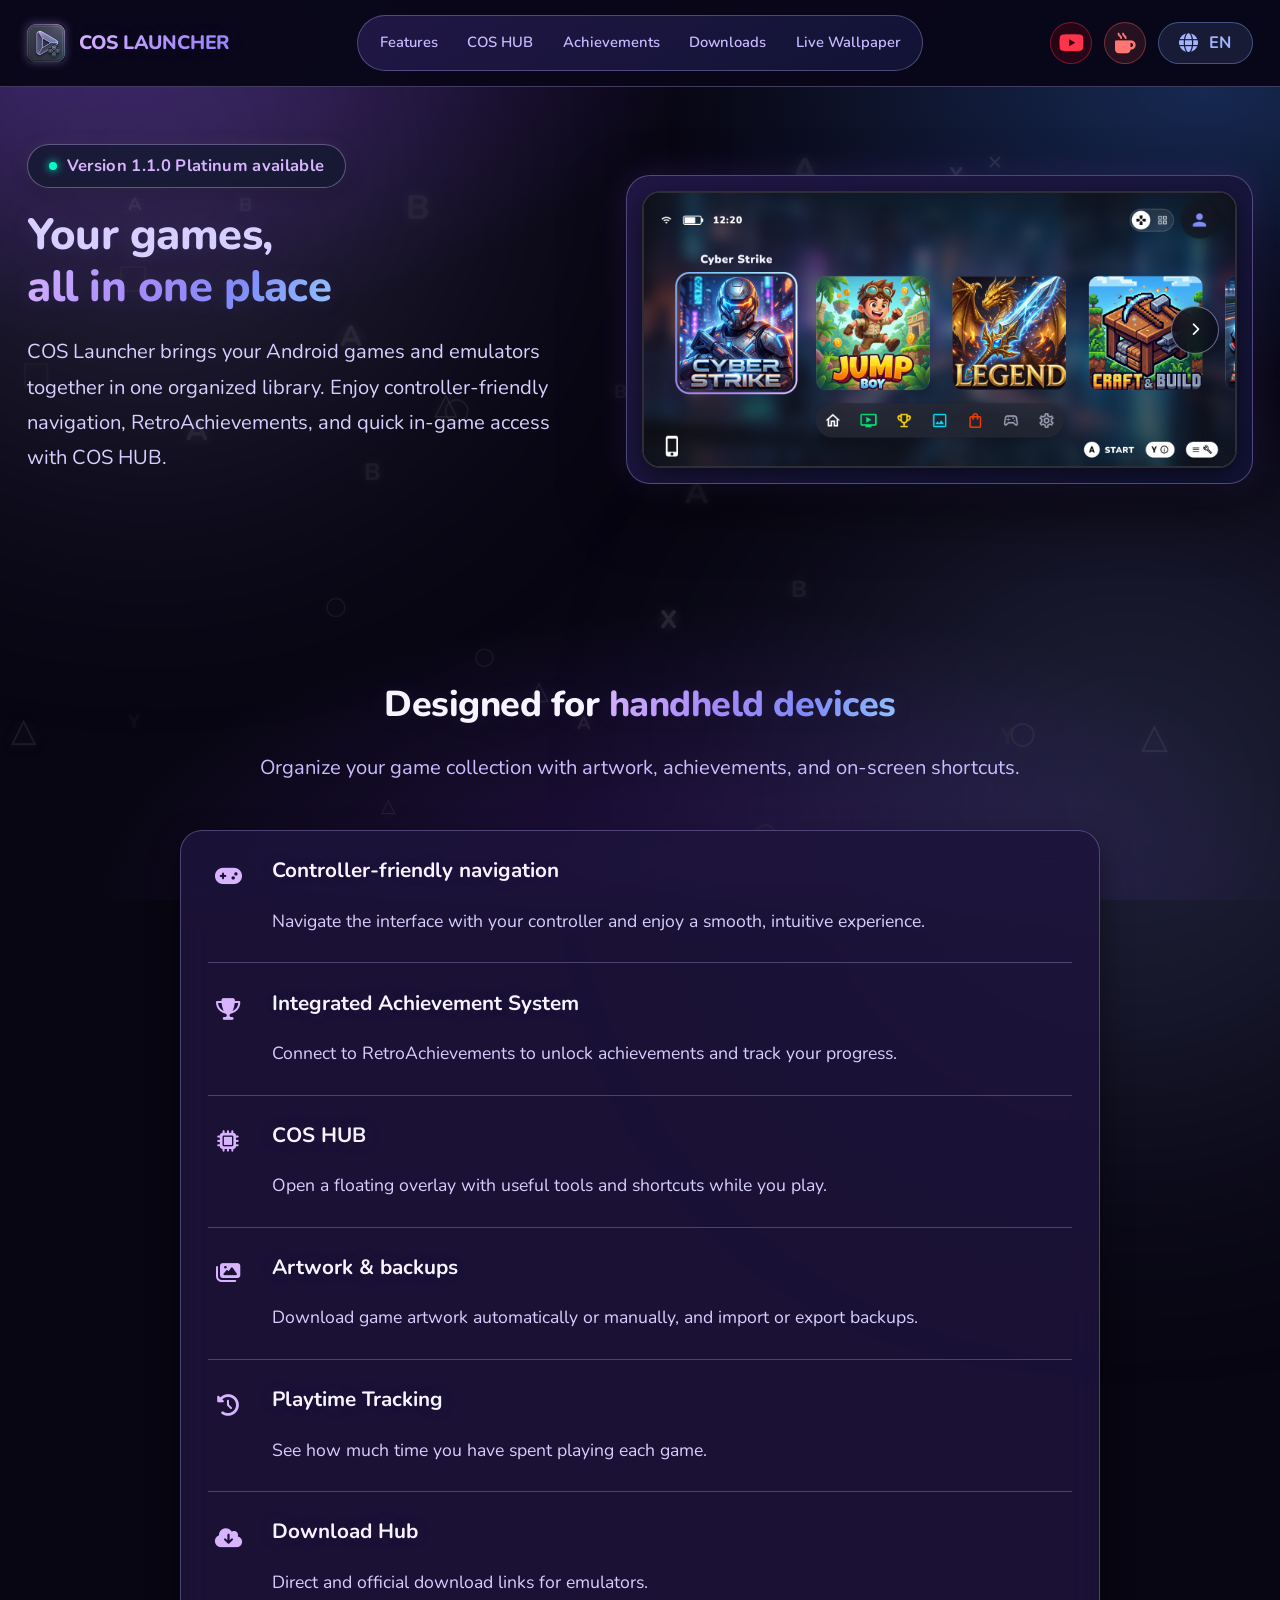
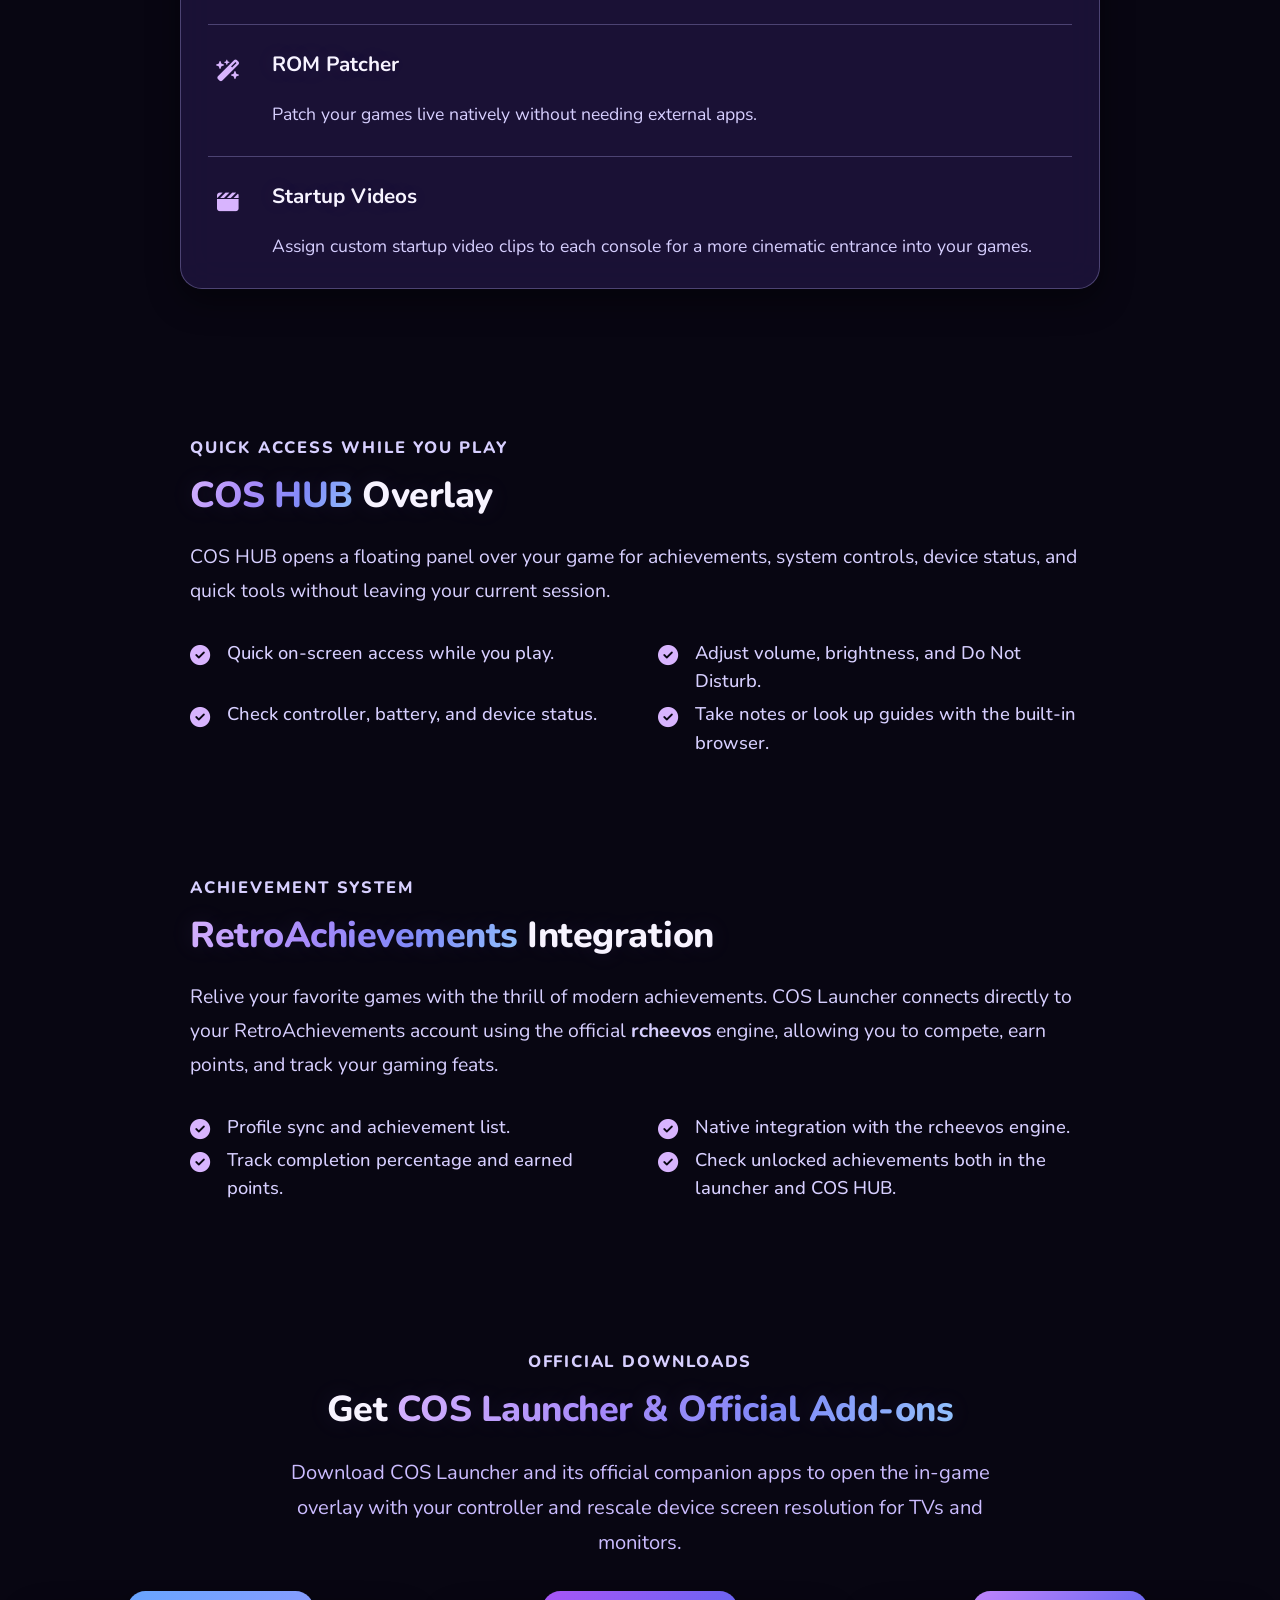
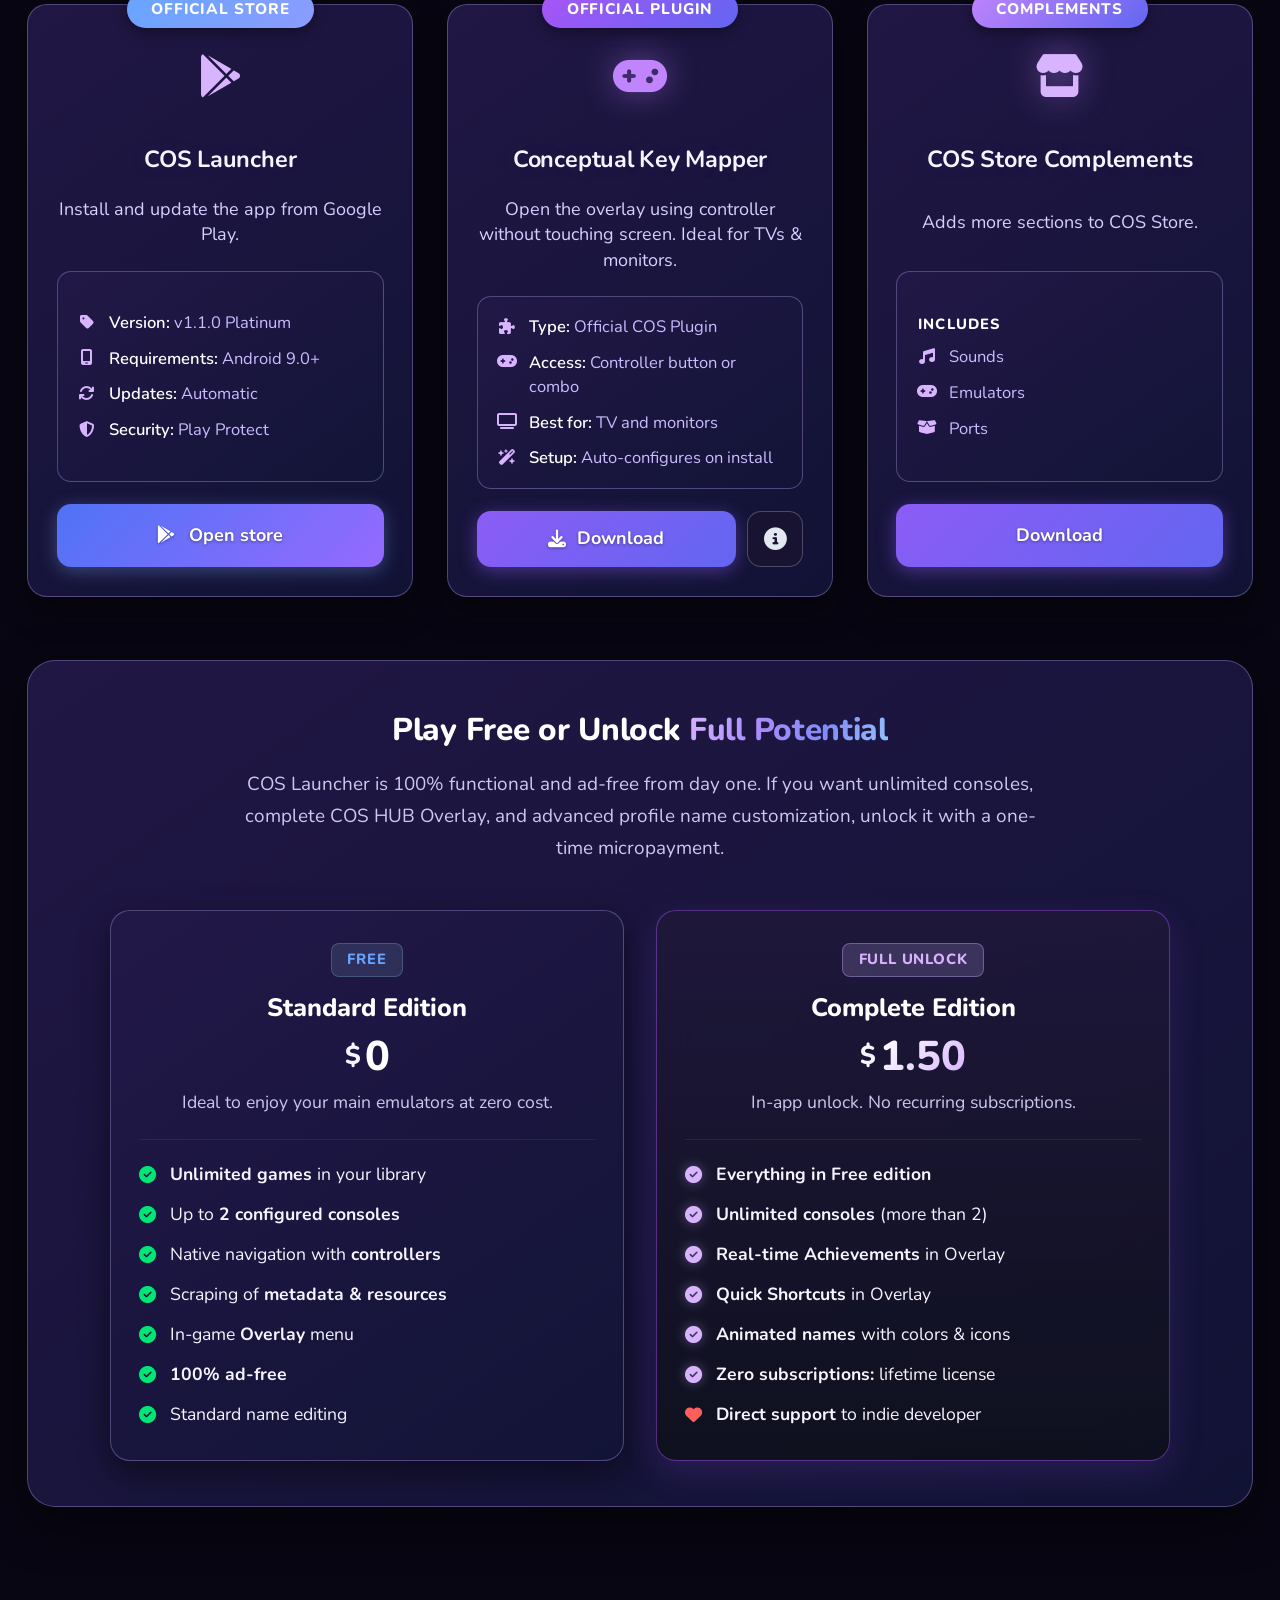
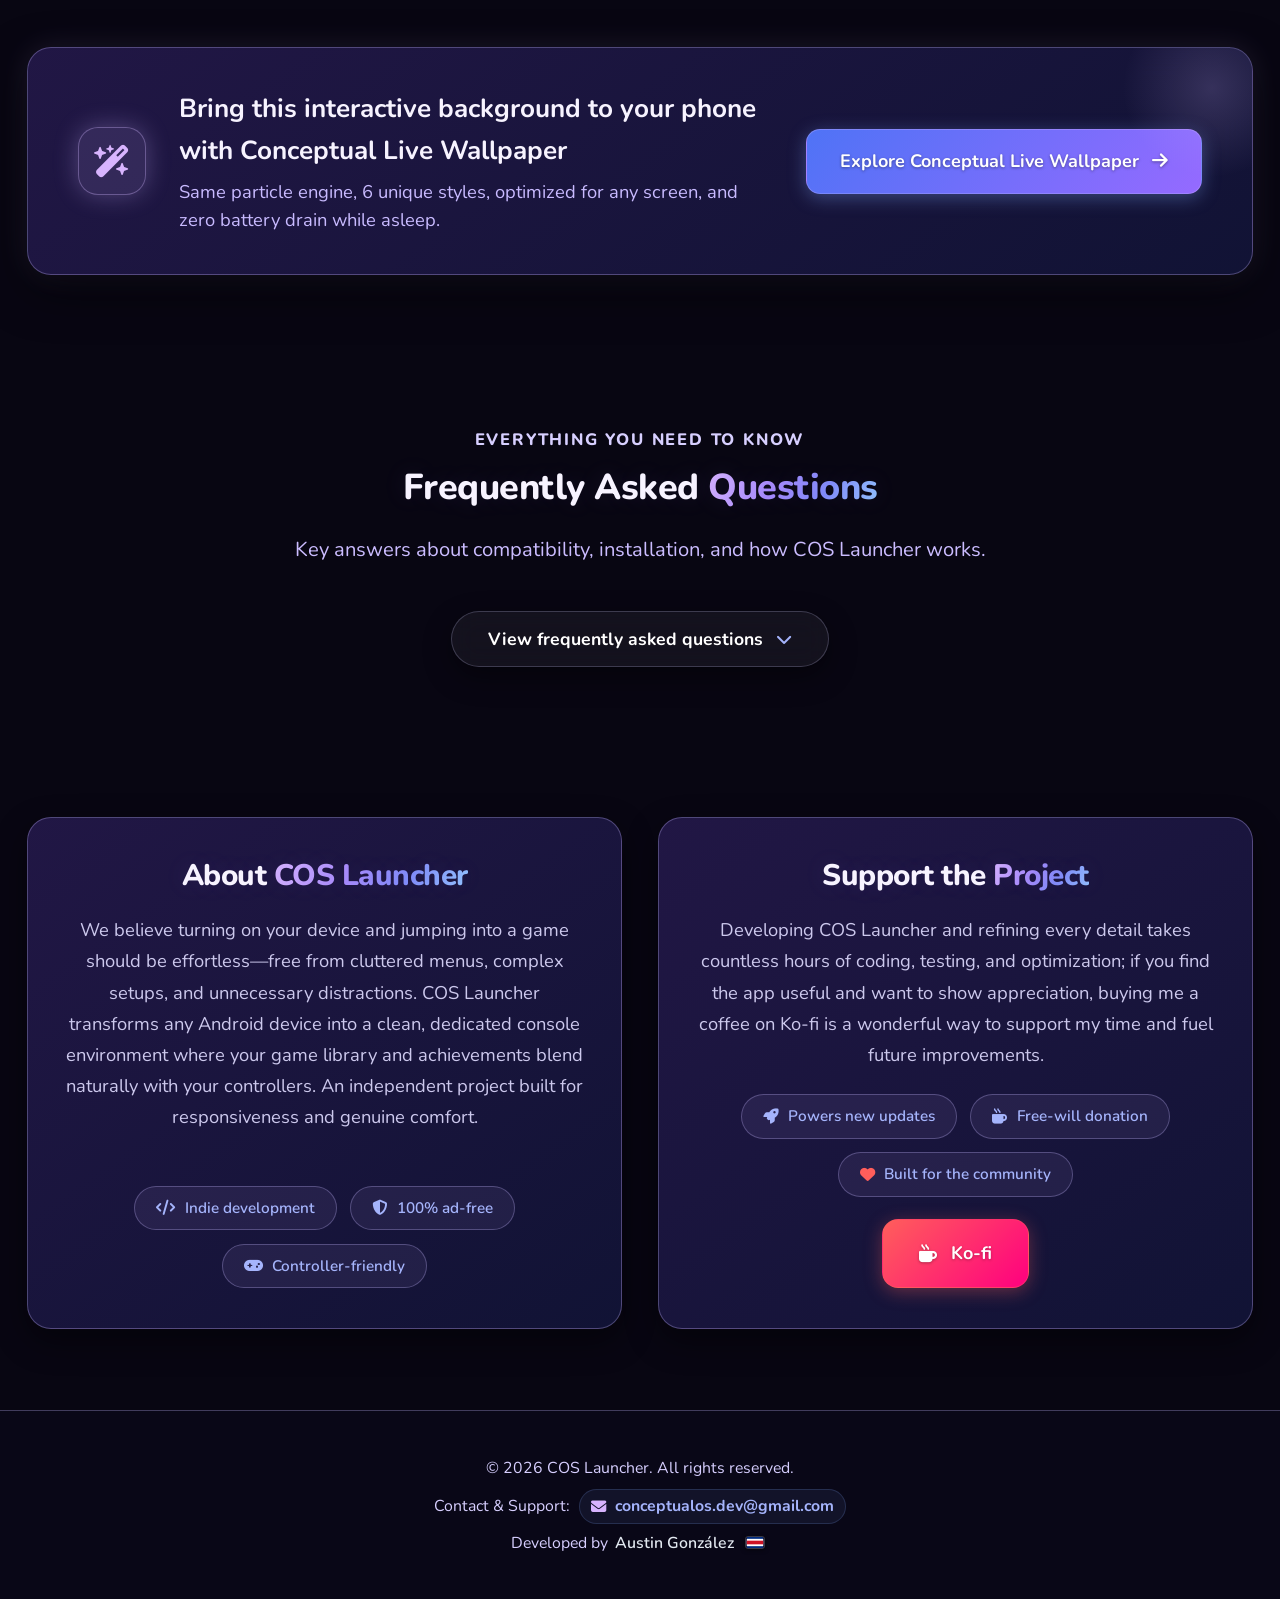
==== commit 6a853678: "Connect download buttons to GitHub releases Co-authored-by: Copilot <223556219+Copilot@users.noreply" ====
--- a/index.html
+++ b/index.html
@@ -812,7 +812,7 @@
 
                     <div class="download-action-group">
                         <div class="download-btn-row">
-                            <a href="https://github.com/austix22/ConceptualOS-Web/releases/download/v1.0.0/Conceptual.Key.Mapper.apk" download="Conceptual.Key.Mapper.apk"
+                            <a href="https://github.com/austix22/Conceptual-Key-Mapper/releases/tag/v1.0.0" target="_blank" rel="noopener noreferrer"
                                 class="btn btn-plugin-dl btn-keymapper-dl btn-flex" id="keyMapperDlBtn" aria-label="Descargar Conceptual Key Mapper">
                                 <i class="fa-solid fa-download"></i> <span data-i18n="dl_km_btn">Descargar</span>
                             </a>
@@ -847,9 +847,10 @@
                     </div>
 
                     <div class="download-action-group">
-                        <button type="button" class="btn btn-store-complements-disabled" disabled aria-disabled="true" data-i18n="dl_complements_btn">
+                        <a href="https://github.com/austix22/ConceptualOS-Web/releases/tag/v1.0.0" target="_blank" rel="noopener noreferrer"
+                            class="btn btn-plugin-dl btn-block" data-i18n="dl_complements_btn">
                             <i class="fa-solid fa-download"></i> Descargar
-                        </button>
+                        </a>
                     </div>
                 </div>
             </div>
--- a/styles.css
+++ b/styles.css
@@ -2569,21 +2569,6 @@
     text-align: left;
     width: 100%;
     margin-bottom: -0.15rem;
-}
-
-.btn-store-complements-disabled {
-    width: 100%;
-    min-height: 56px;
-    display: inline-flex;
-    align-items: center;
-    justify-content: center;
-    gap: 0.6rem;
-    border: 1px solid rgba(196, 181, 253, 0.16);
-    border-radius: 14px;
-    background: rgba(38, 32, 64, 0.72);
-    color: #aaa4c4;
-    cursor: not-allowed;
-    opacity: 0.72;
 }
 
 .download-card p {
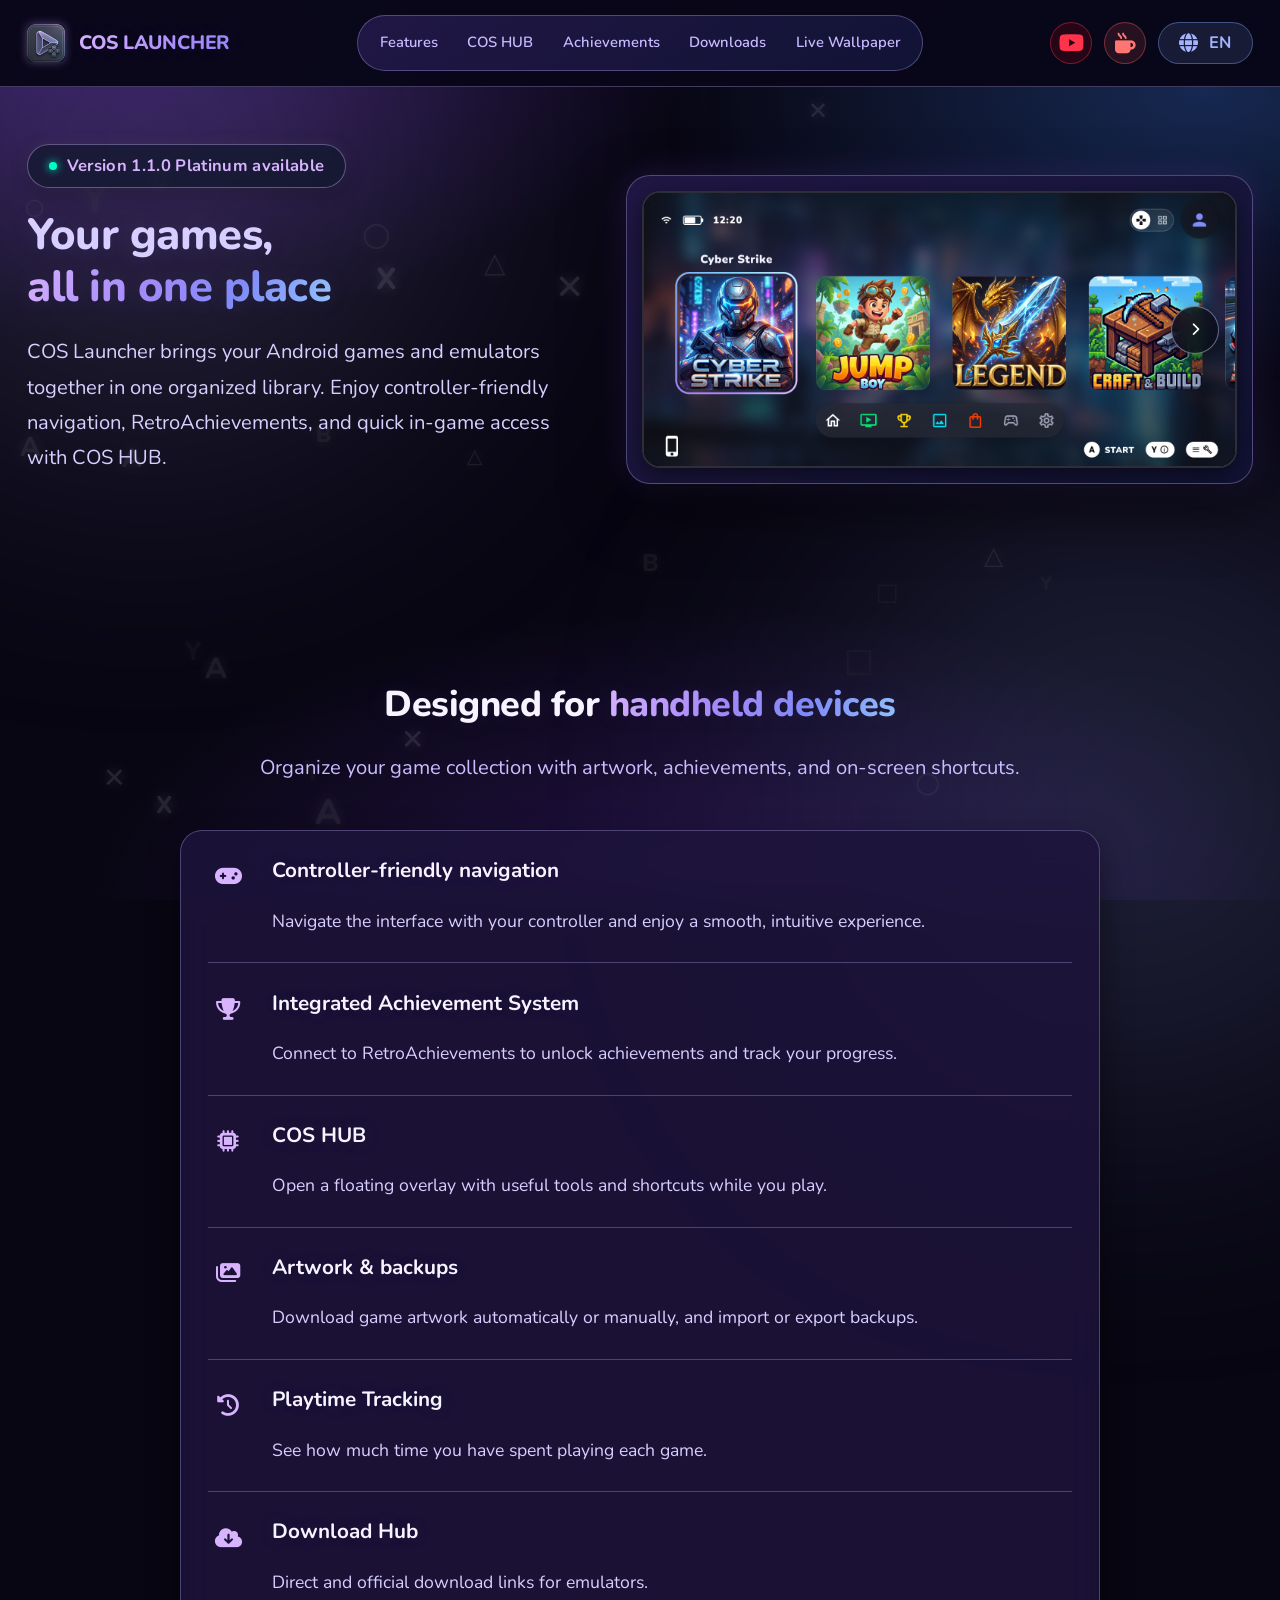
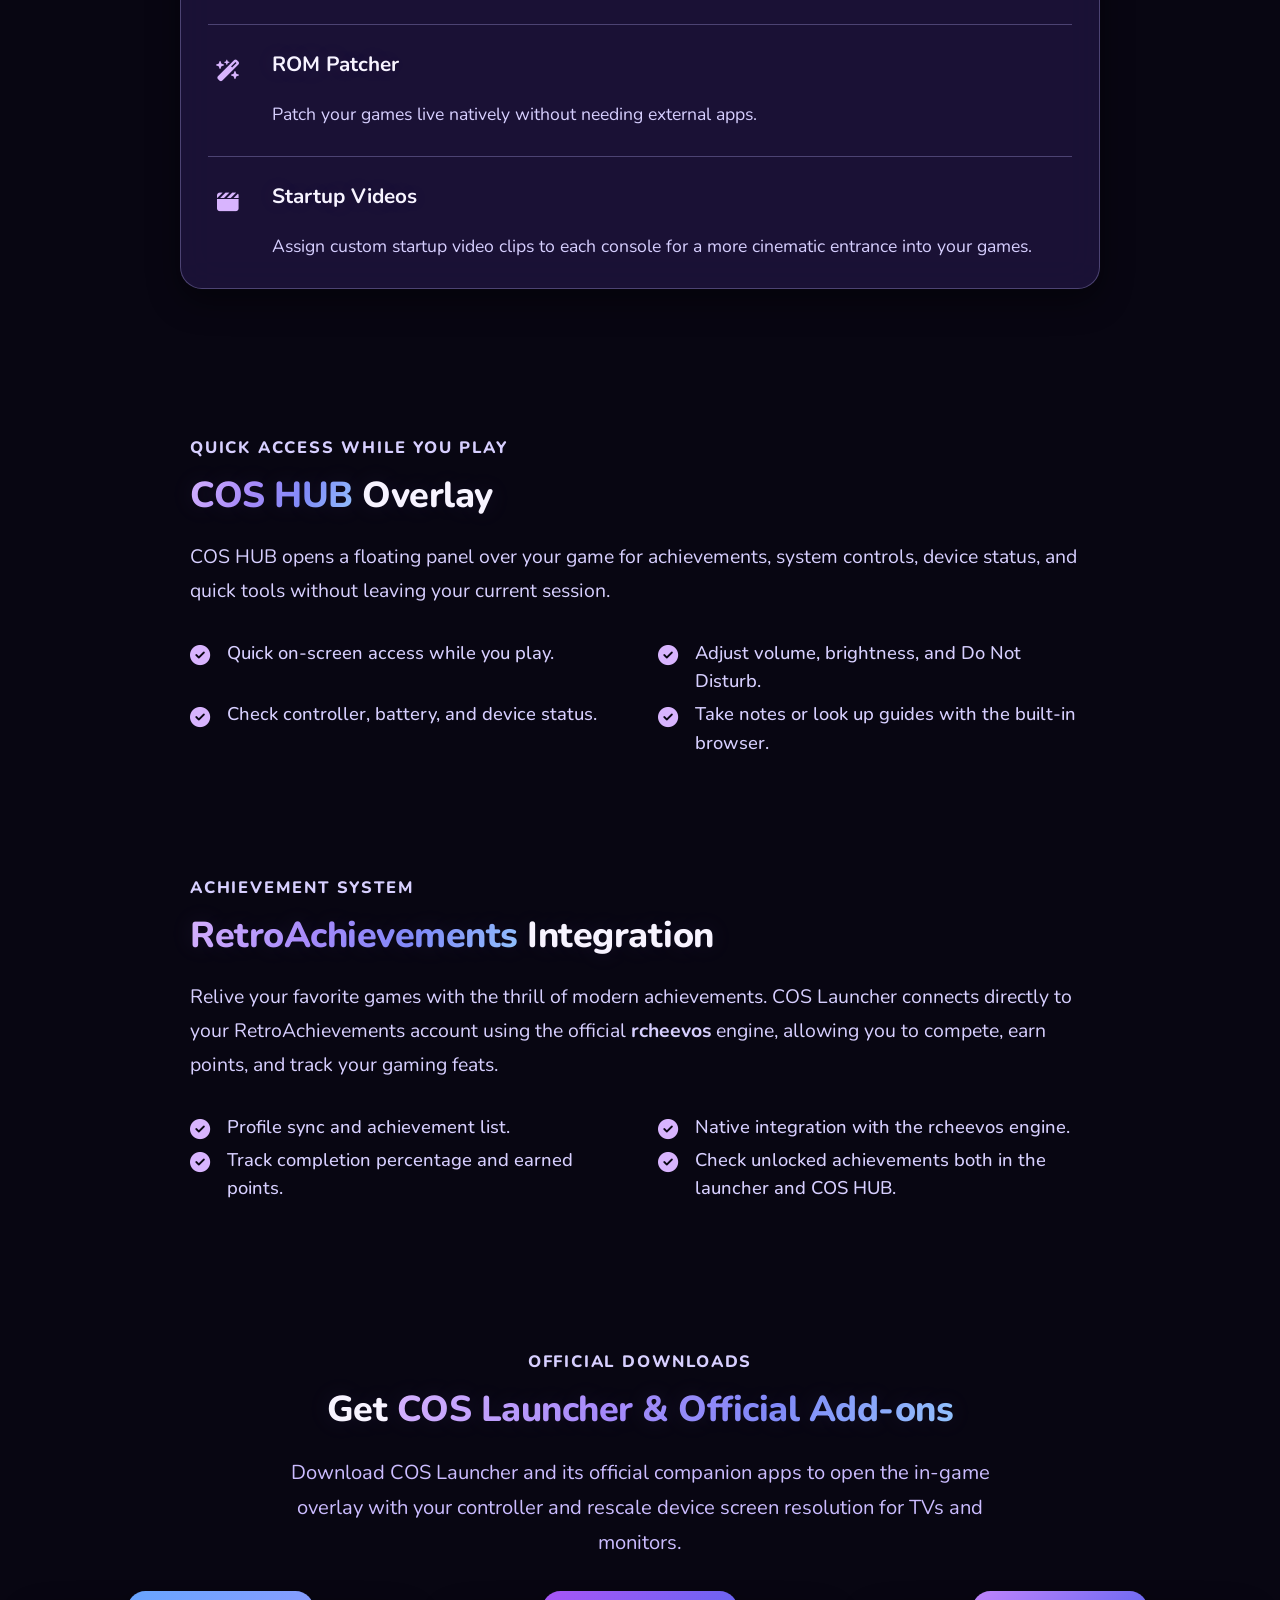
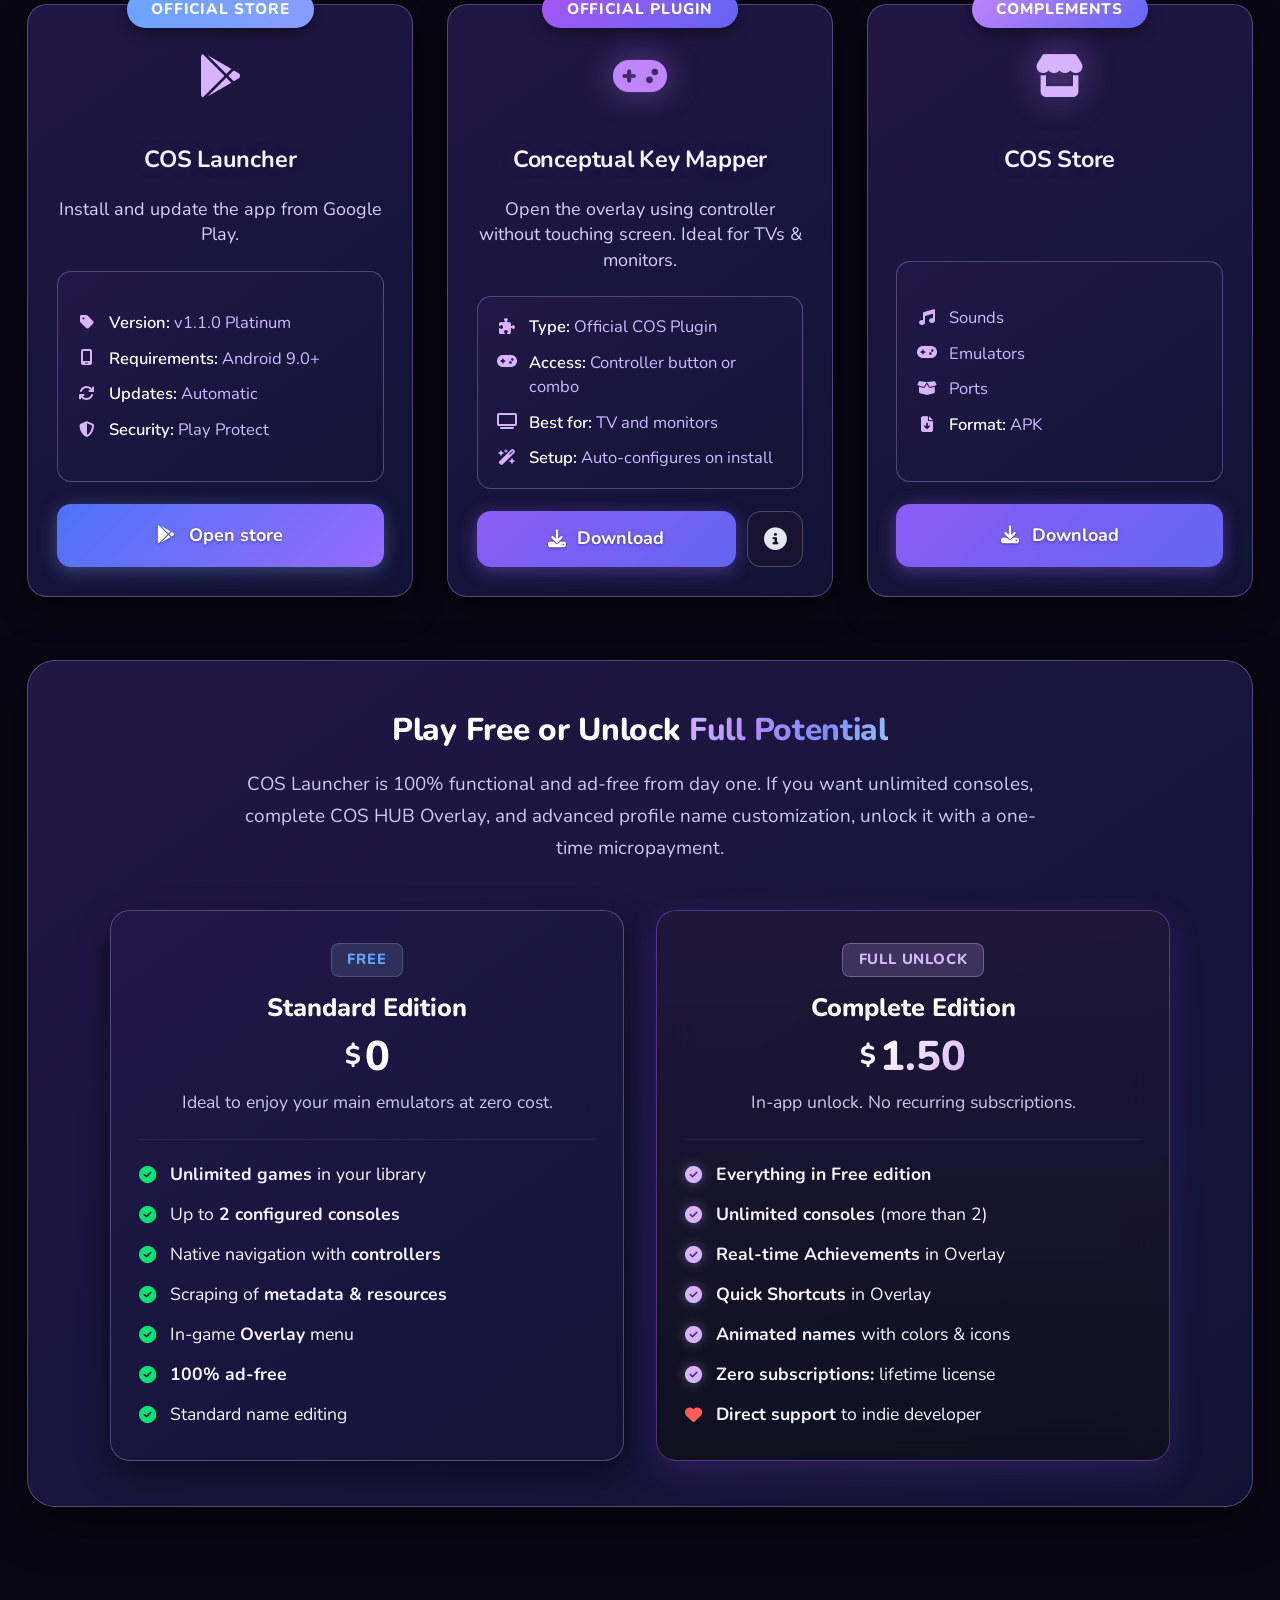
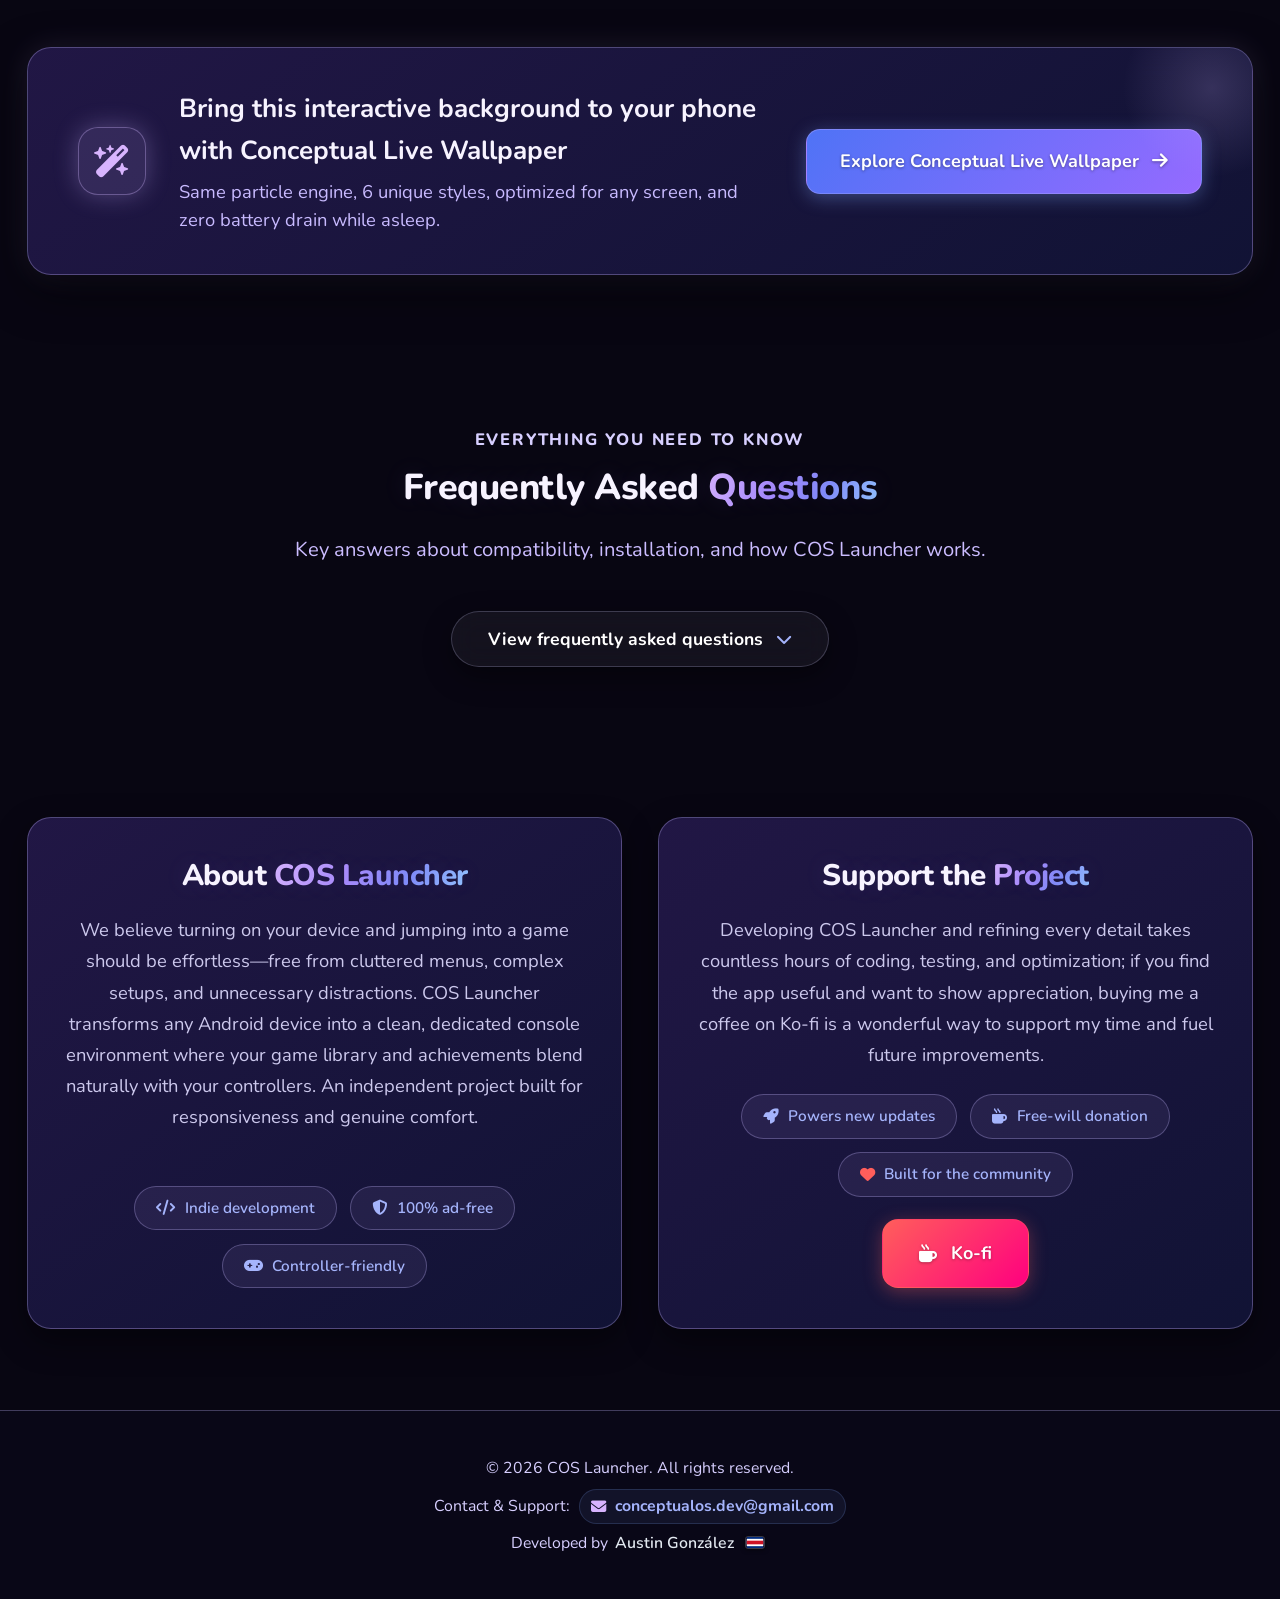
==== commit eba19b96: "Fix download button destinations Co-authored-by: Copilot <223556219+Copilot@users.noreply.github.com" ====
--- a/index.html
+++ b/index.html
@@ -823,15 +823,13 @@
                     </div>
                 </div>
 
-                <!-- Card 3: COS Store Complements -->
+                <!-- Card 3: COS Store -->
                 <div class="download-card glass-card store-complements-card">
                     <div class="card-badge-top complements" data-i18n="dl_complements_badge">COMPLEMENTOS</div>
                     <div class="card-icon complements-icon"><i class="fa-solid fa-store"></i></div>
-                    <h3 class="download-card-title" data-i18n="dl_complements_title">COS Store Complements</h3>
-                    <p class="download-card-description" data-i18n="dl_complements_desc">Añade más secciones a COS Store.</p>
+                    <h3 class="download-card-title" data-i18n="dl_complements_title">COS Store</h3>
 
                     <div class="download-specs-list">
-                        <div class="complements-includes-label" data-i18n="dl_complements_includes">Incluye</div>
                         <div class="download-spec-item">
                             <i class="fa-solid fa-music"></i>
                             <span data-i18n="dl_complements_sounds">Sonidos</span>
@@ -844,12 +842,16 @@
                             <i class="fa-solid fa-box-open"></i>
                             <span data-i18n="dl_complements_ports">Ports</span>
                         </div>
+                        <div class="download-spec-item">
+                            <i class="fa-solid fa-file-arrow-down"></i>
+                            <span data-i18n="dl_complements_format"><strong>Formato:</strong> APK</span>
+                        </div>
                     </div>
 
                     <div class="download-action-group">
-                        <a href="https://github.com/austix22/ConceptualOS-Web/releases/tag/v1.0.0" target="_blank" rel="noopener noreferrer"
-                            class="btn btn-plugin-dl btn-block" data-i18n="dl_complements_btn">
-                            <i class="fa-solid fa-download"></i> Descargar
+                        <a href="https://github.com/austix22/ConceptualOS-Web/releases/download/v1.0.0/COS-Store-Complements.apk"
+                            class="btn btn-plugin-dl btn-block">
+                            <i class="fa-solid fa-download"></i> <span data-i18n="dl_complements_btn">Descargar</span>
                         </a>
                     </div>
                 </div>
--- a/styles.css
+++ b/styles.css
@@ -2558,17 +2558,6 @@
 .card-icon.complements-icon {
     color: #d8b4fe;
     filter: drop-shadow(0 0 16px rgba(192, 132, 252, 0.45));
-}
-
-.complements-includes-label {
-    color: #FFFFFF;
-    font-size: 0.82rem;
-    font-weight: 800;
-    letter-spacing: 0.08em;
-    text-transform: uppercase;
-    text-align: left;
-    width: 100%;
-    margin-bottom: -0.15rem;
 }
 
 .download-card p {
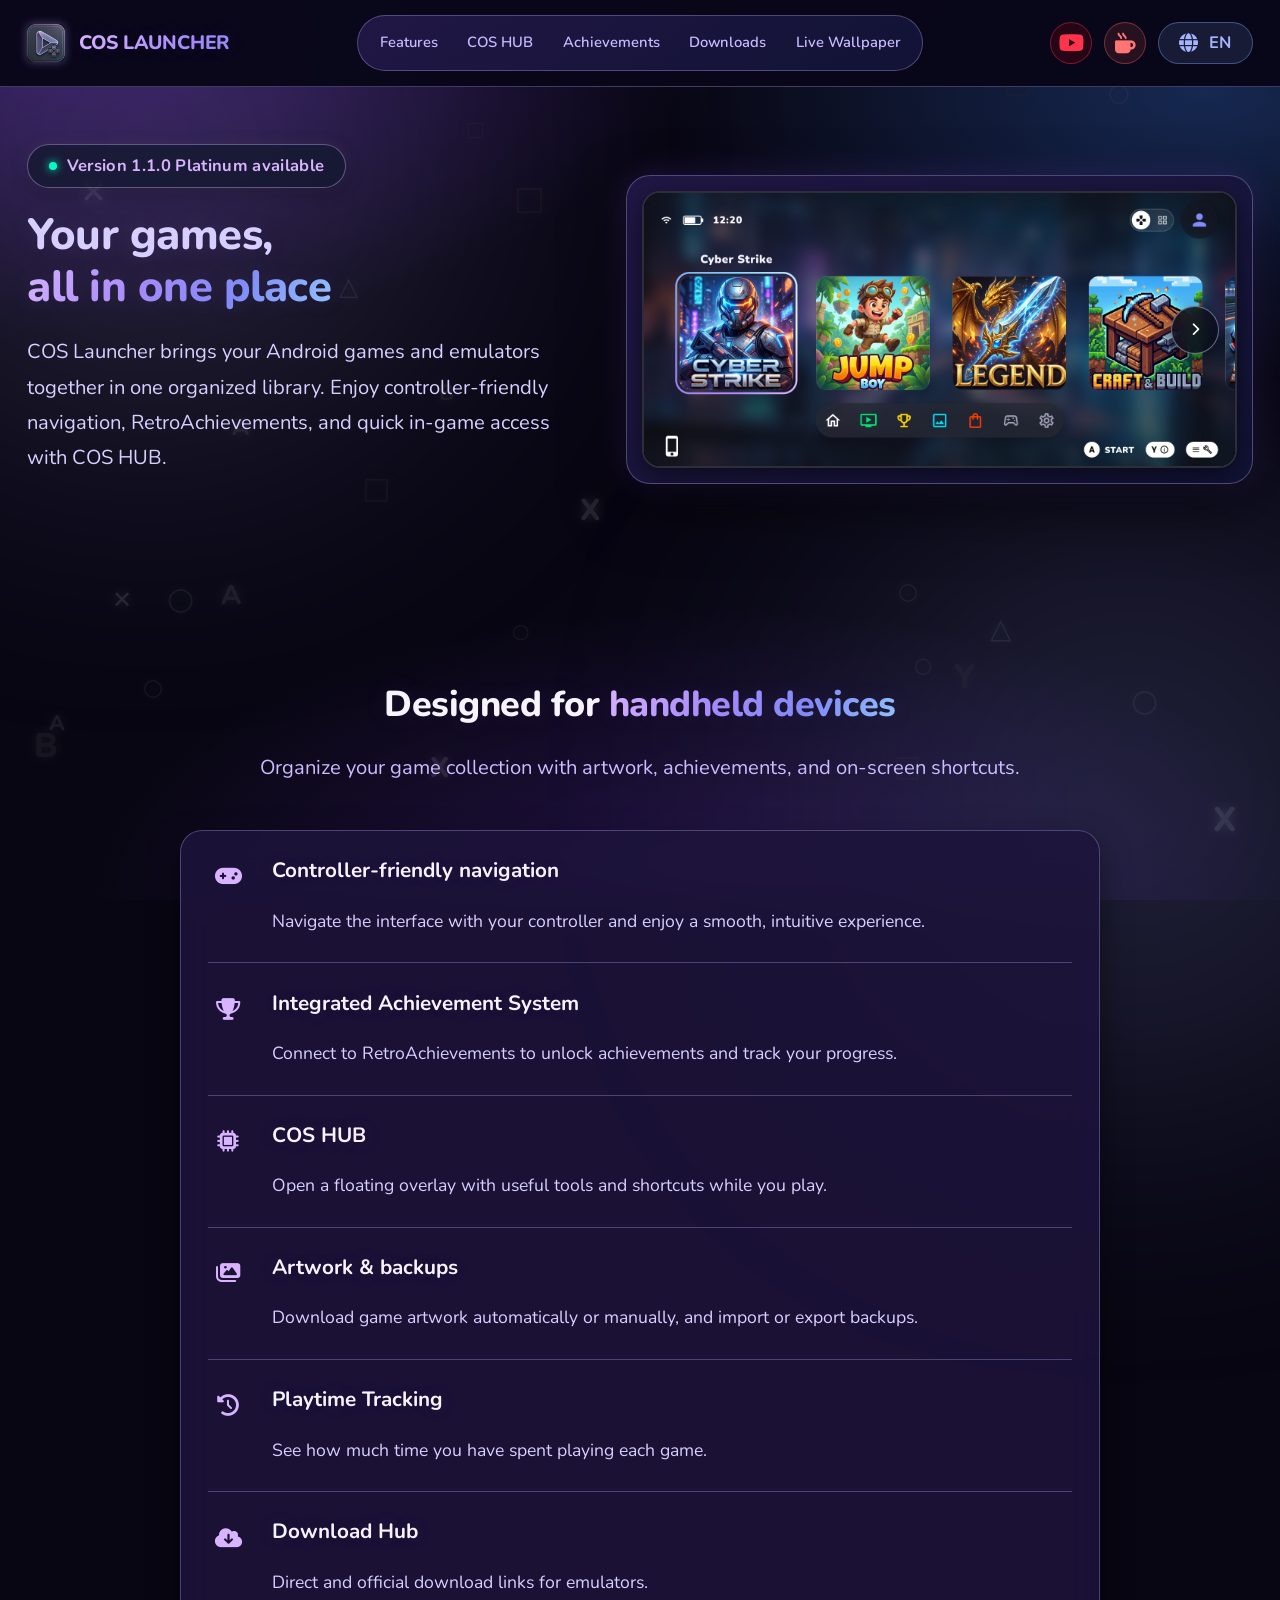
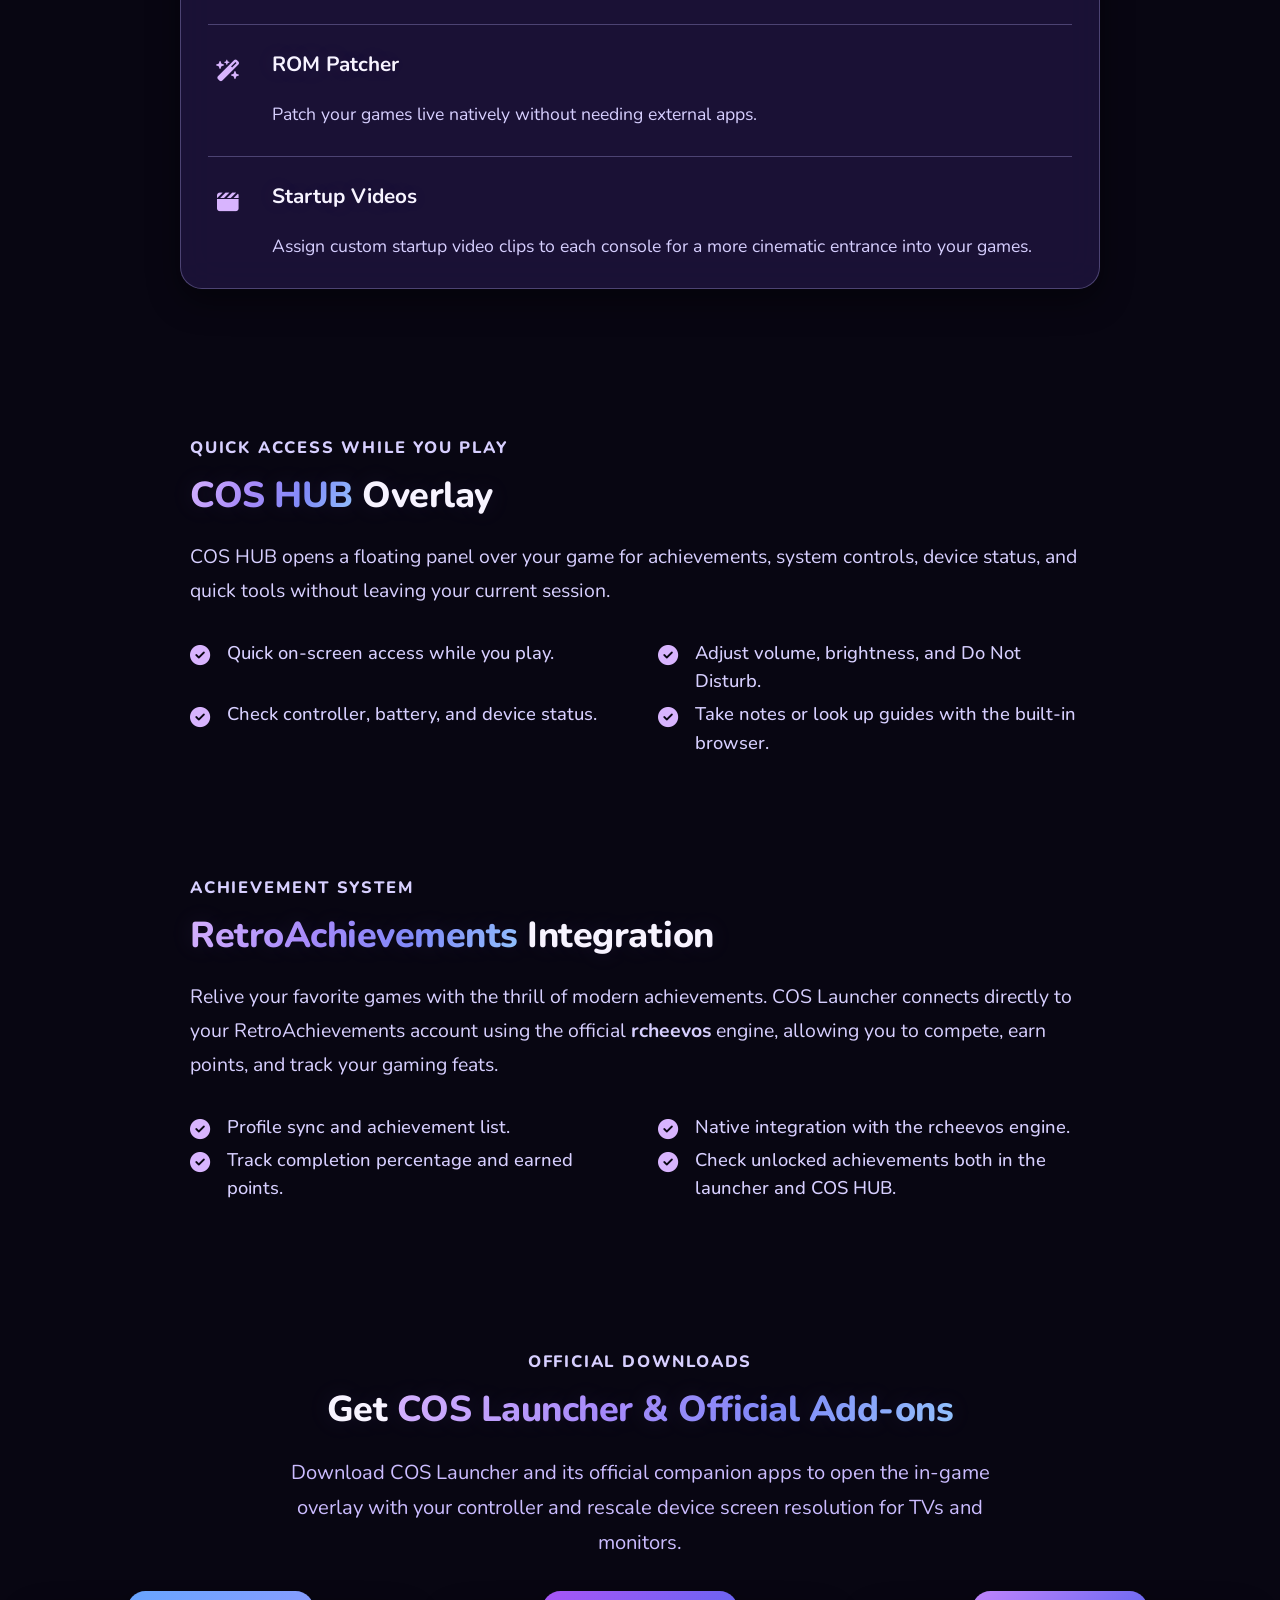
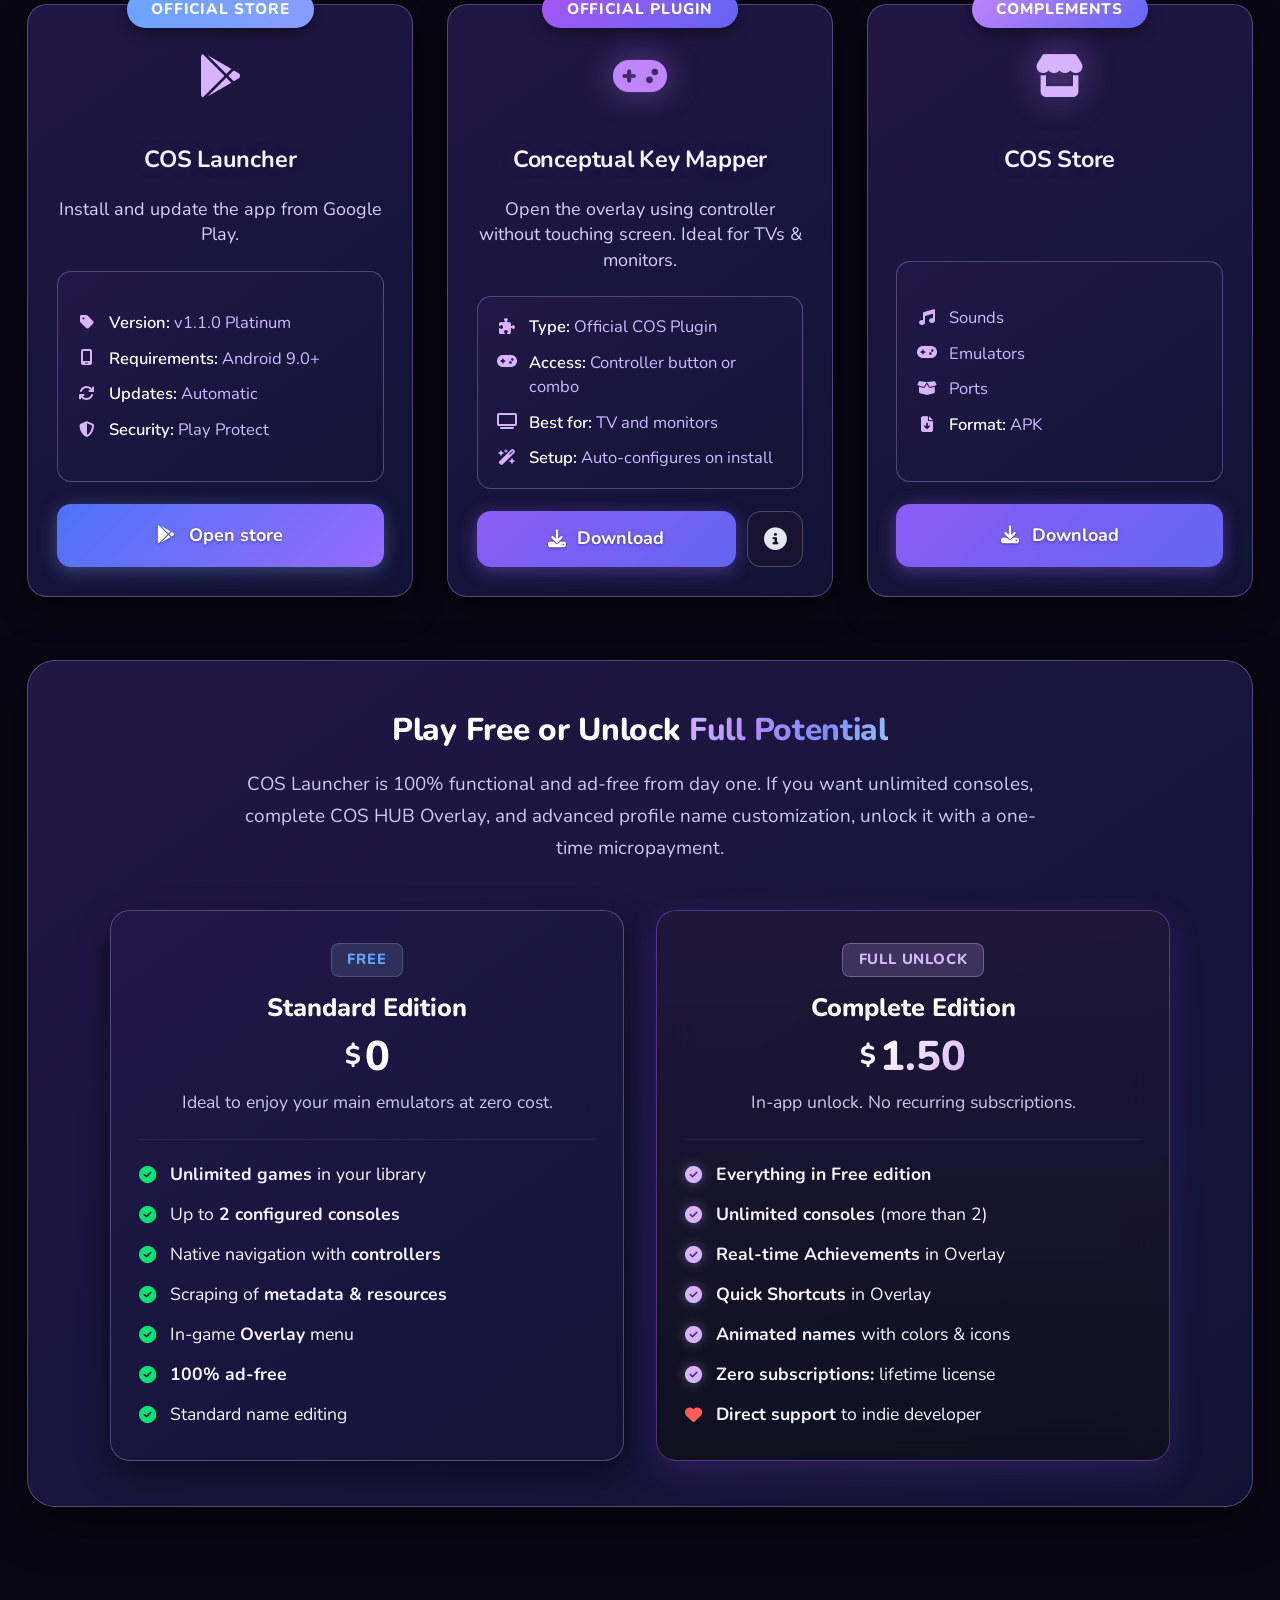
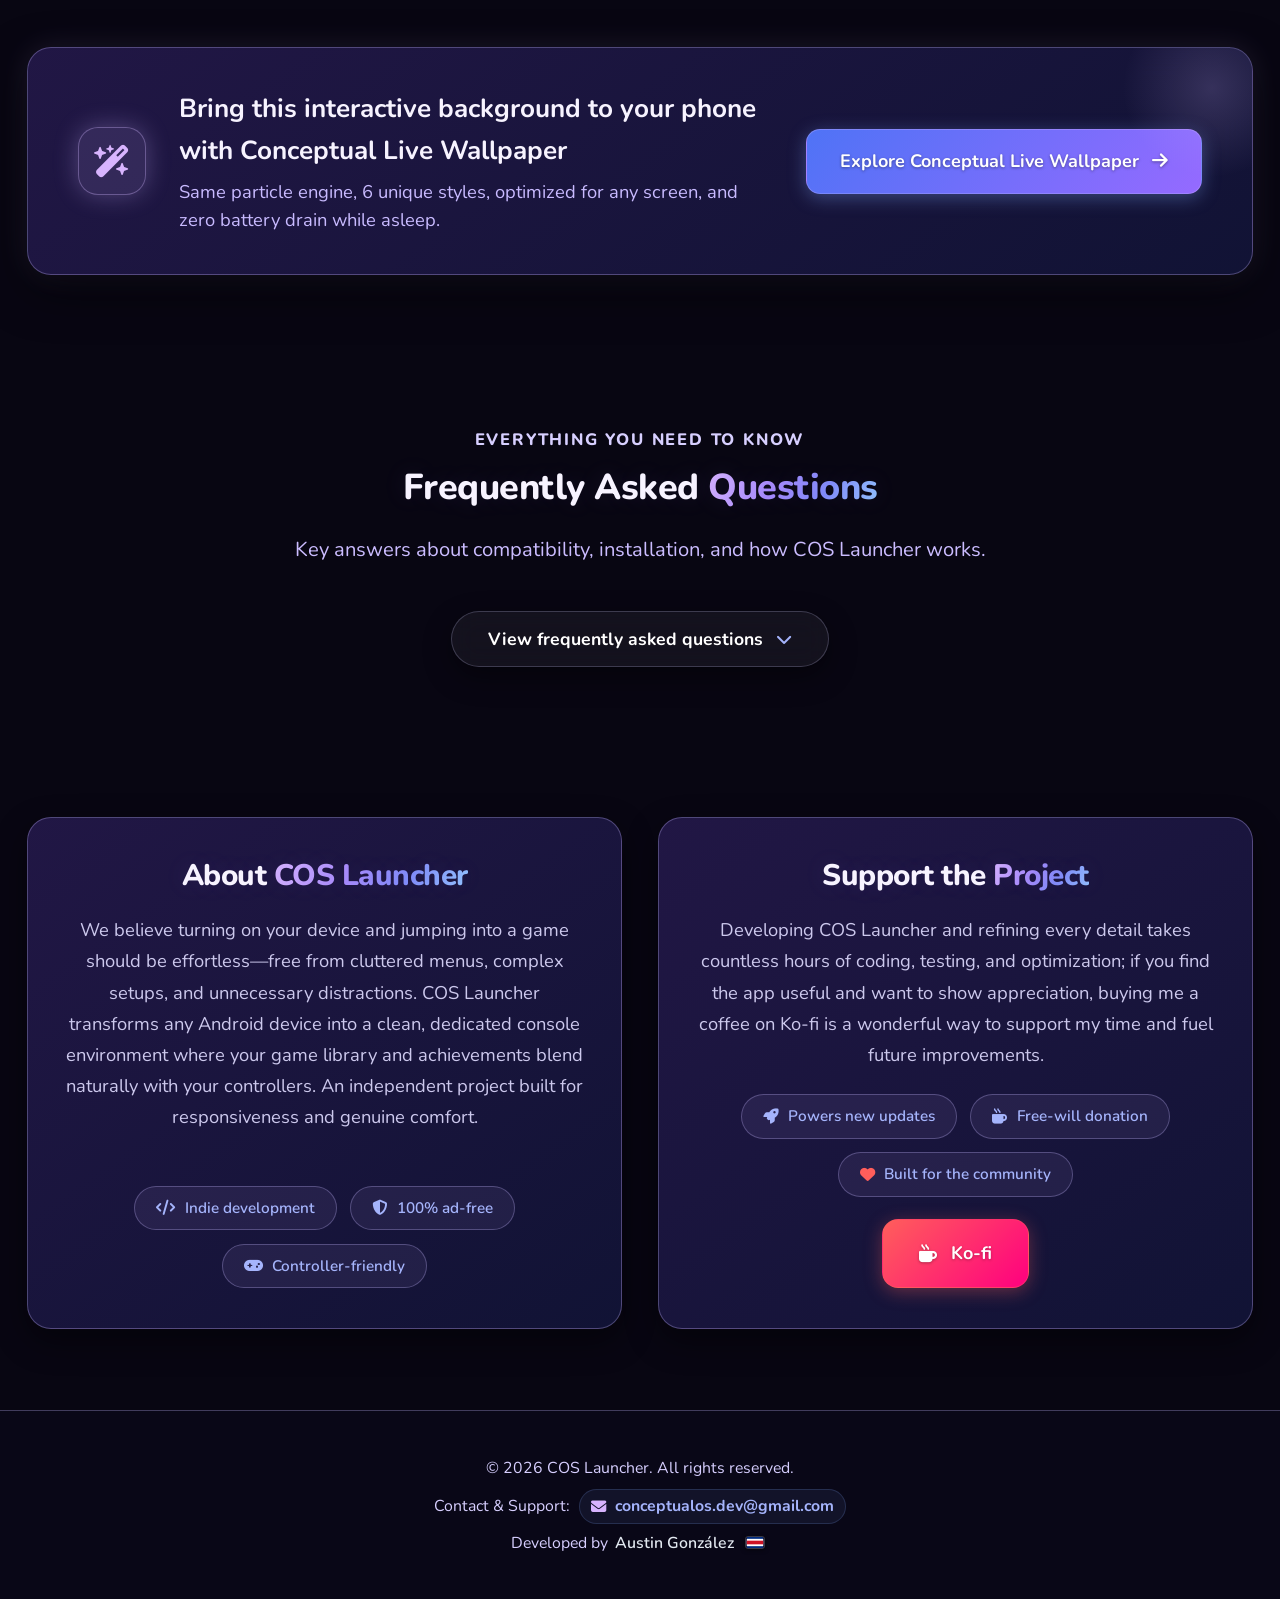
==== commit 830ce1b4: "Use direct release downloads for app APKs Co-authored-by: Copilot <223556219+Copilot@users.noreply.g" ====
--- a/index.html
+++ b/index.html
@@ -812,8 +812,8 @@
 
                     <div class="download-action-group">
                         <div class="download-btn-row">
-                            <a href="https://github.com/austix22/Conceptual-Key-Mapper/releases/tag/v1.0.0" target="_blank" rel="noopener noreferrer"
-                                class="btn btn-plugin-dl btn-keymapper-dl btn-flex" id="keyMapperDlBtn" aria-label="Descargar Conceptual Key Mapper">
+                            <a href="https://github.com/austix22/ConceptualOS-Web/releases/download/v1.0.0/Conceptual-Key-Mapper.apk"
+                                class="btn btn-plugin-dl btn-flex" id="keyMapperDlBtn" aria-label="Descargar Conceptual Key Mapper">
                                 <i class="fa-solid fa-download"></i> <span data-i18n="dl_km_btn">Descargar</span>
                             </a>
                             <button type="button" class="btn btn-plugin-info btn-km-info" id="infoKeyMapperBtn" onclick="openPluginModal('keyMapperModal')" style="background: rgba(18, 22, 38, 0.85); border: 1px solid rgba(211, 211, 255, 0.28); color: #e2e8f0; width: 56px; min-width: 56px; height: 56px; border-radius: 14px; display: inline-flex; align-items: center; justify-content: center; cursor: pointer; padding: 0; flex-shrink: 0;" aria-label="Información sobre Conceptual Key Mapper" title="¿Cómo funciona Conceptual Key Mapper?">
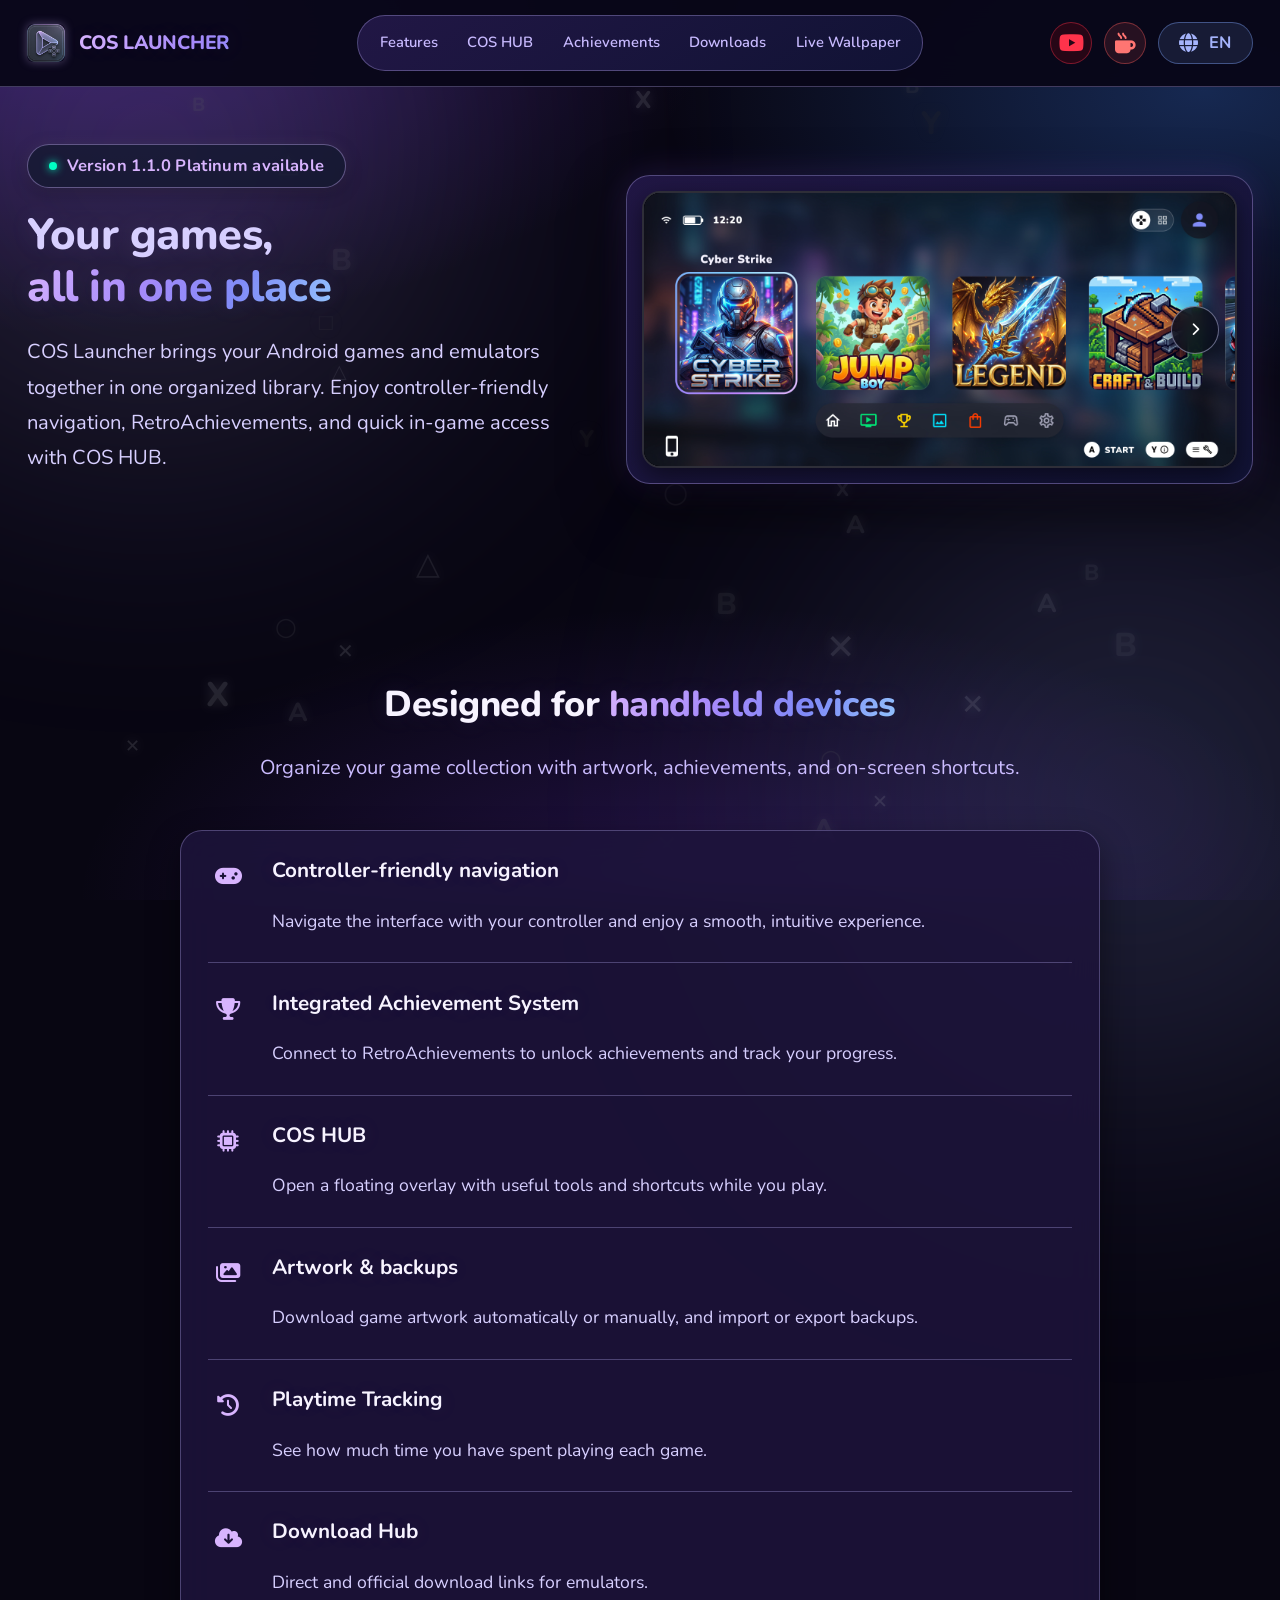
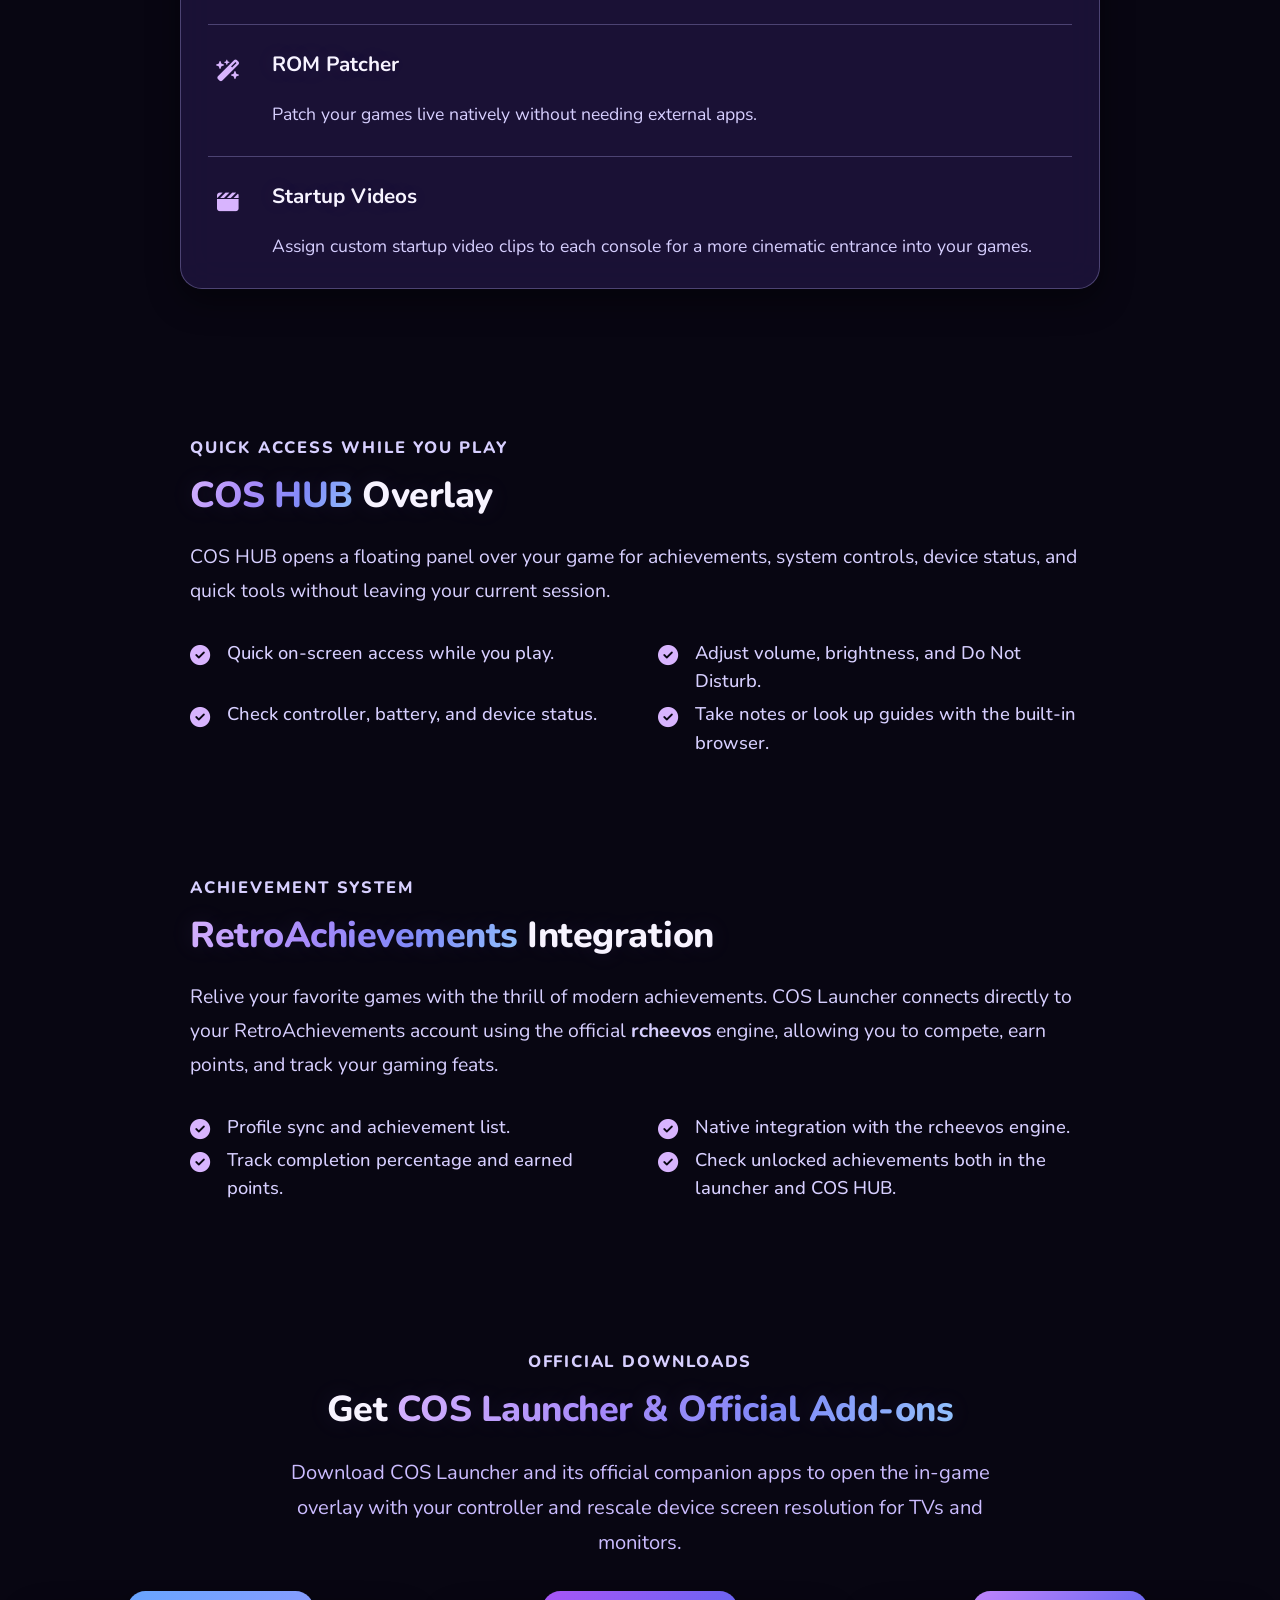
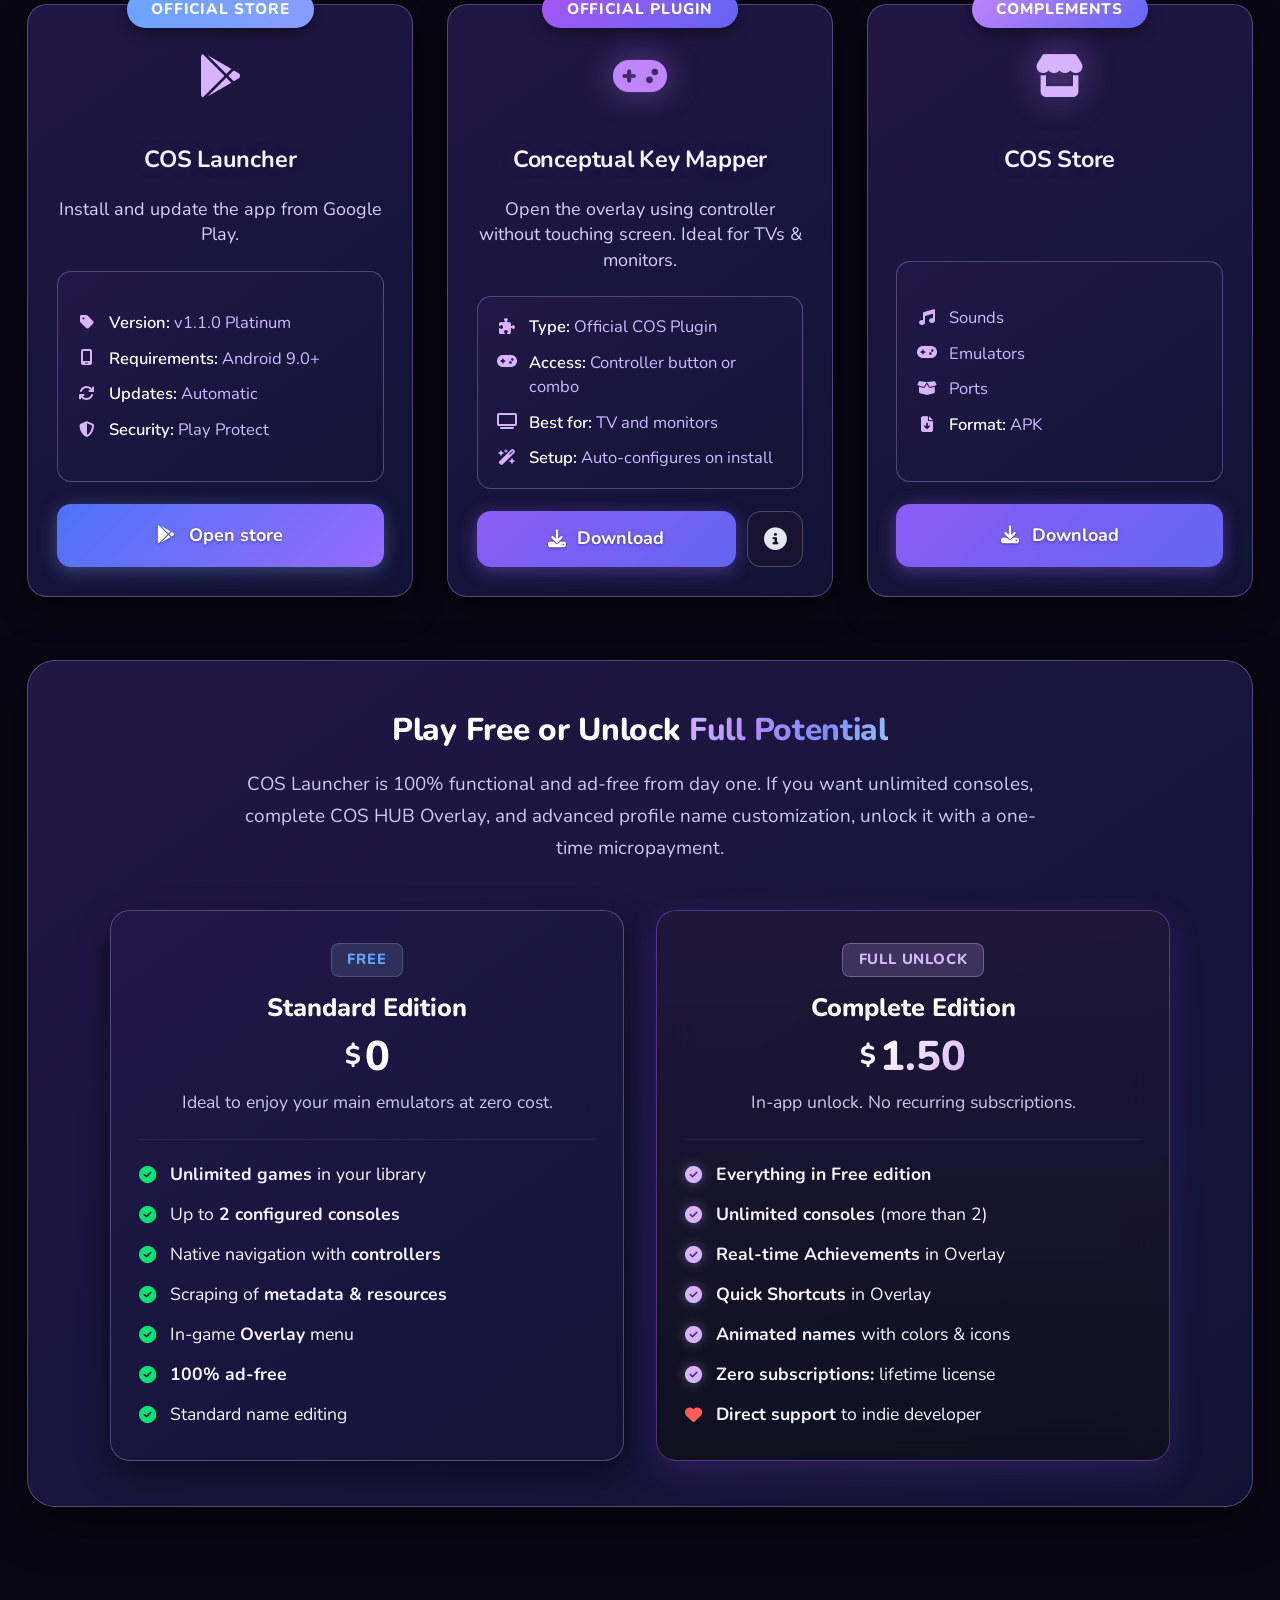
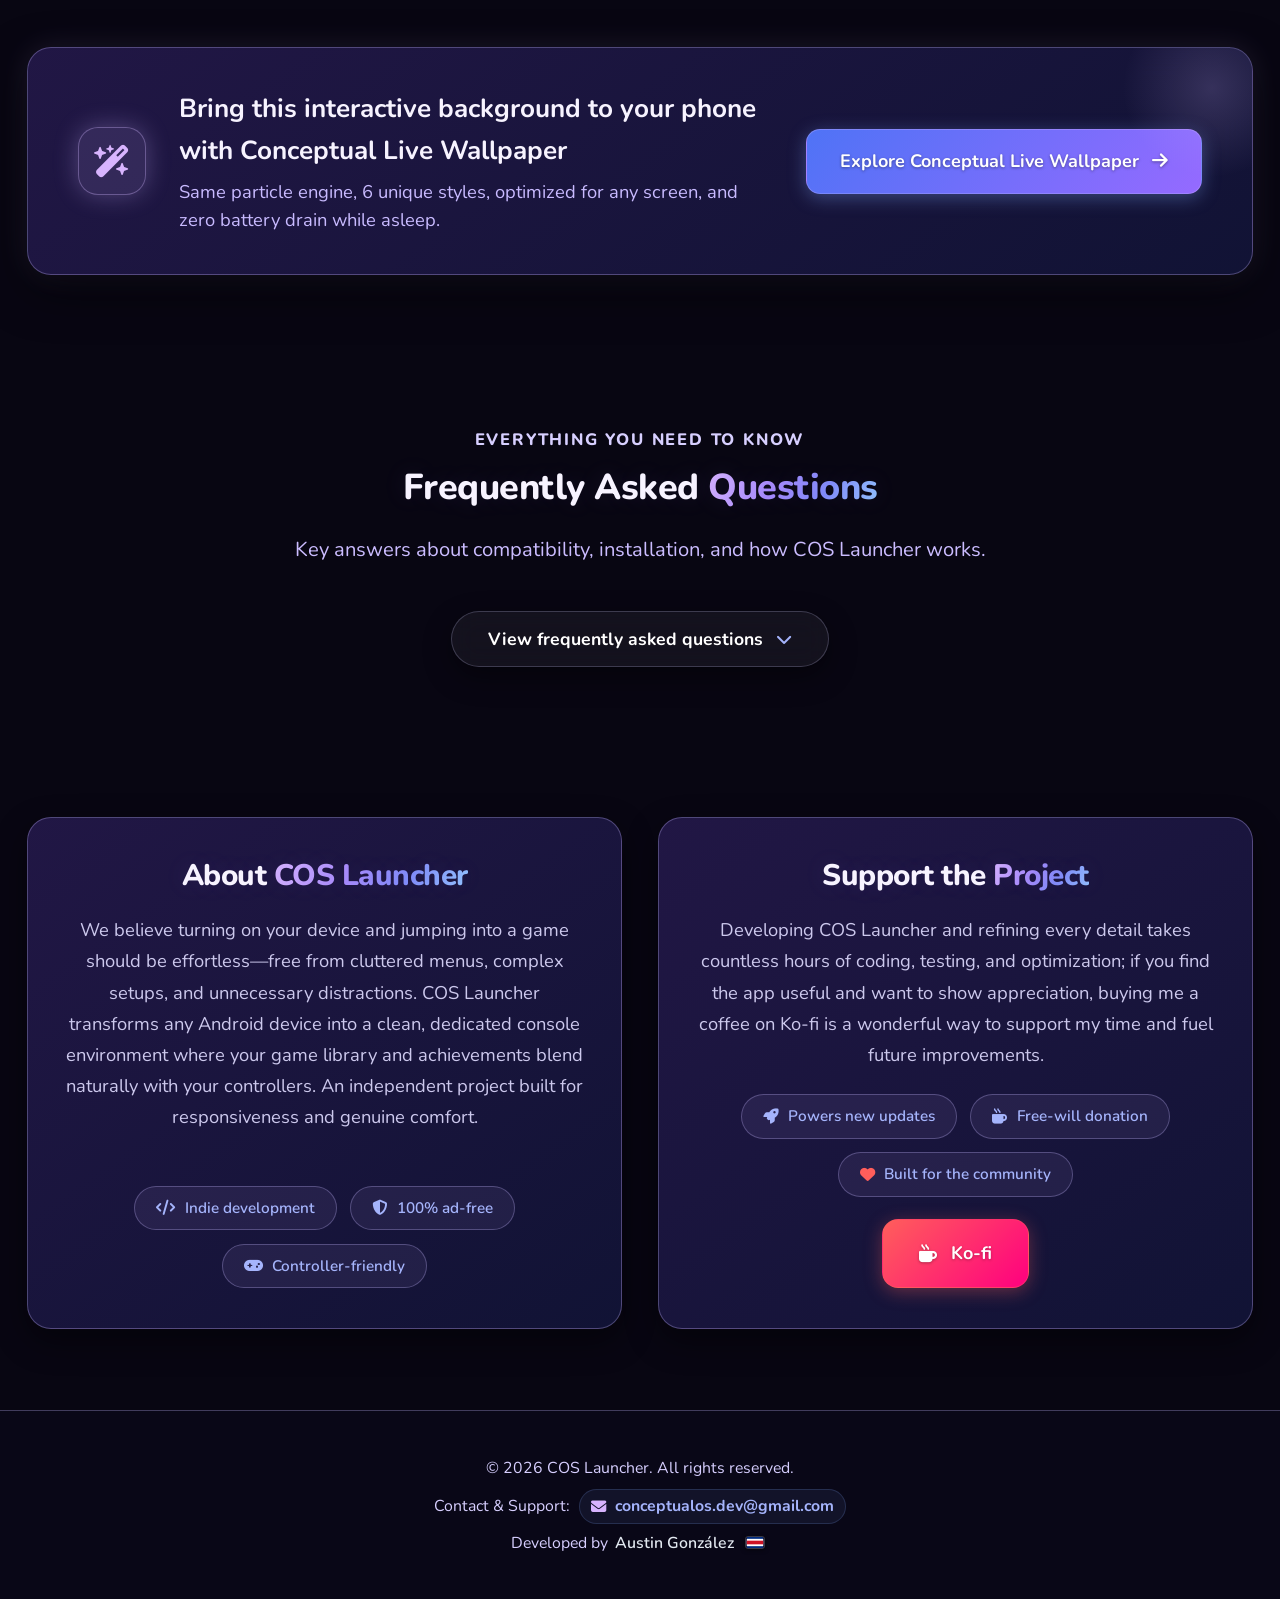
==== commit 4fac48de: "Fix screenshot carousel clipping and preload Co-authored-by: Copilot <223556219+Copilot@users.norepl" ====
--- a/index.html
+++ b/index.html
@@ -17,6 +17,7 @@
     <meta property="og:url" content="https://coslauncher.com/">
 
     <link rel="icon" type="image/png" href="app_icon.png">
+    <link rel="preload" as="image" href="img/classiclibraryimage.jpg" fetchpriority="high">
 
     <!-- Font: Nunito -->
     <link rel="preconnect" href="https://fonts.googleapis.com">
@@ -27,7 +28,7 @@
     <link rel="stylesheet" href="https://cdnjs.cloudflare.com/ajax/libs/font-awesome/6.4.0/css/all.min.css">
 
     <!-- Custom CSS -->
-    <link rel="stylesheet" href="styles.css?v=3.8.14">
+    <link rel="stylesheet" href="styles.css?v=3.8.15">
 
     <!-- Critical Plugin Modals & Buttons Styles -->
     <style id="critical-plugin-modals-css">
@@ -1292,7 +1293,7 @@
     </script>
 
     <!-- Custom Script -->
-    <script src="script.js?v=3.8.8"></script>
+    <script src="script.js?v=3.8.9"></script>
 </body>
 
 </html>
--- a/styles.css
+++ b/styles.css
@@ -6875,7 +6875,7 @@
     width: 100%;
     max-height: 90vh;
     aspect-ratio: auto;
-    overflow: visible;
+    overflow: hidden;
     background: transparent;
 }
 
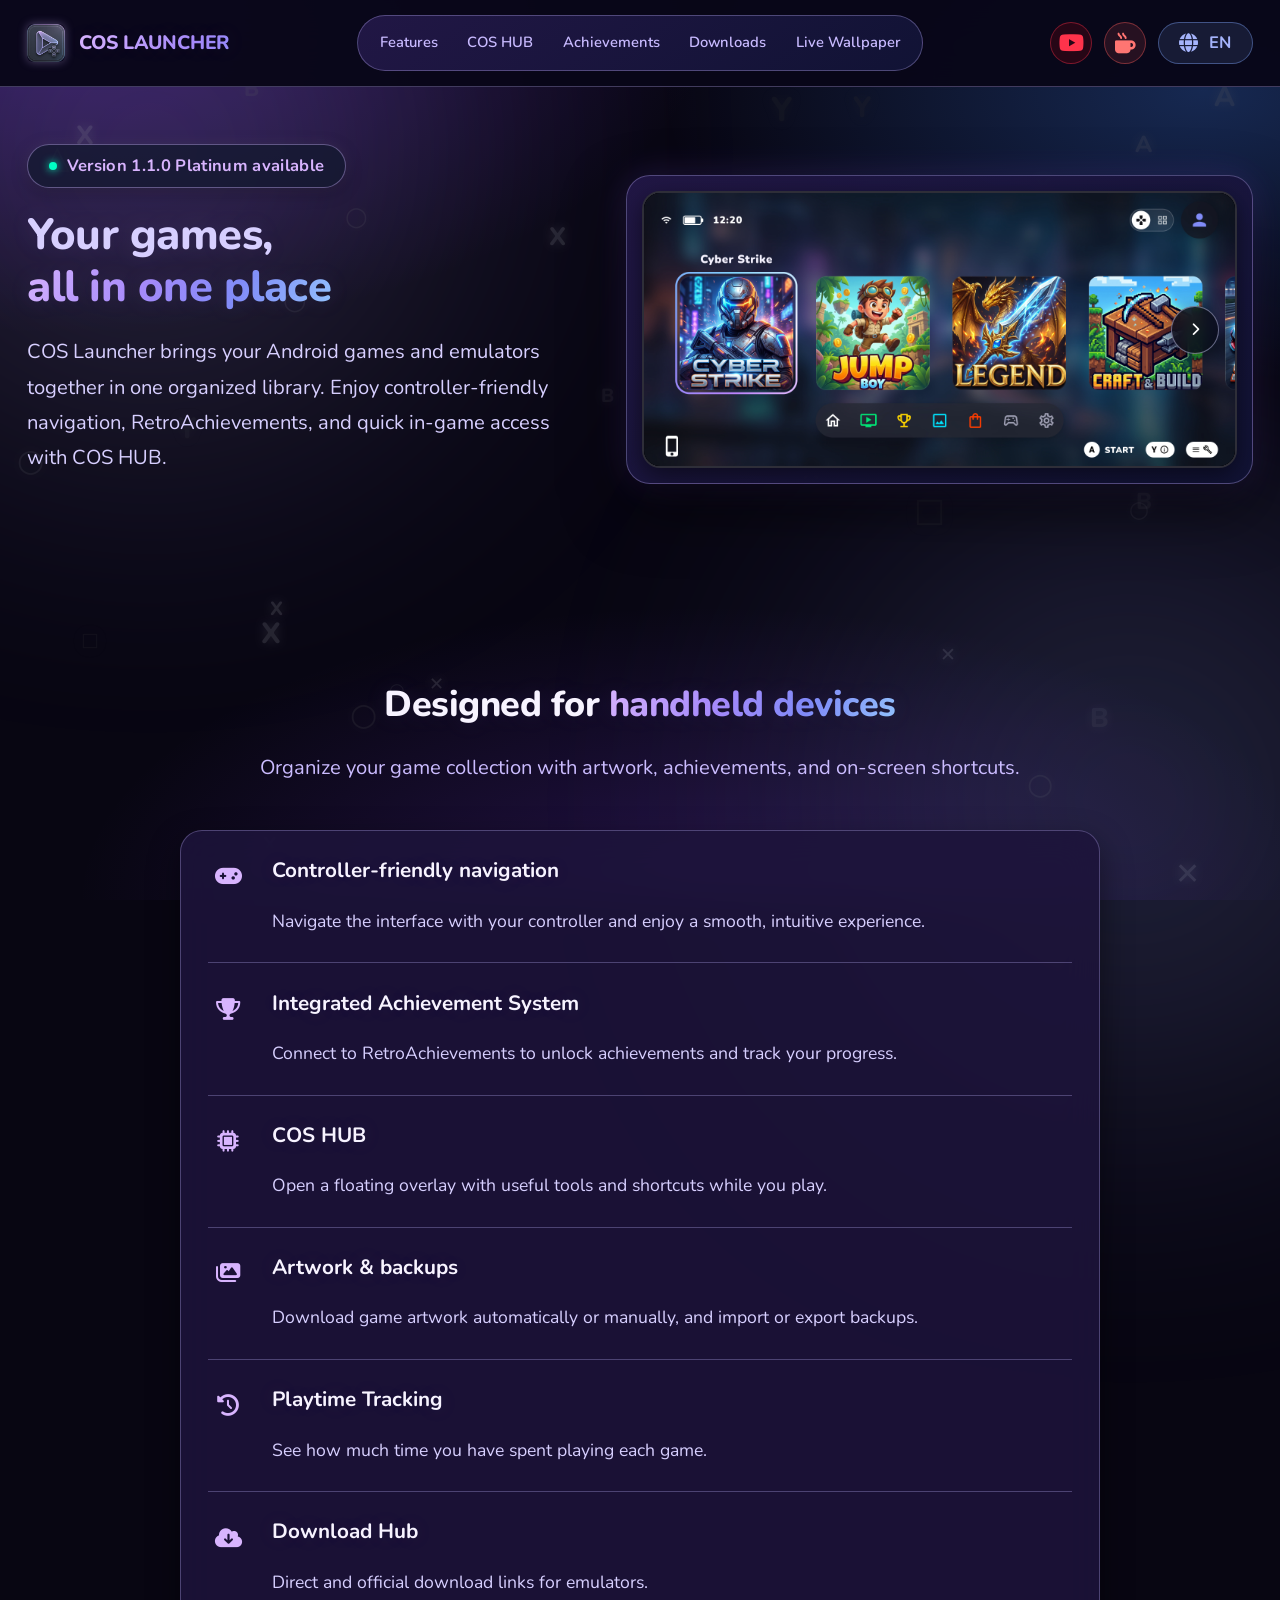
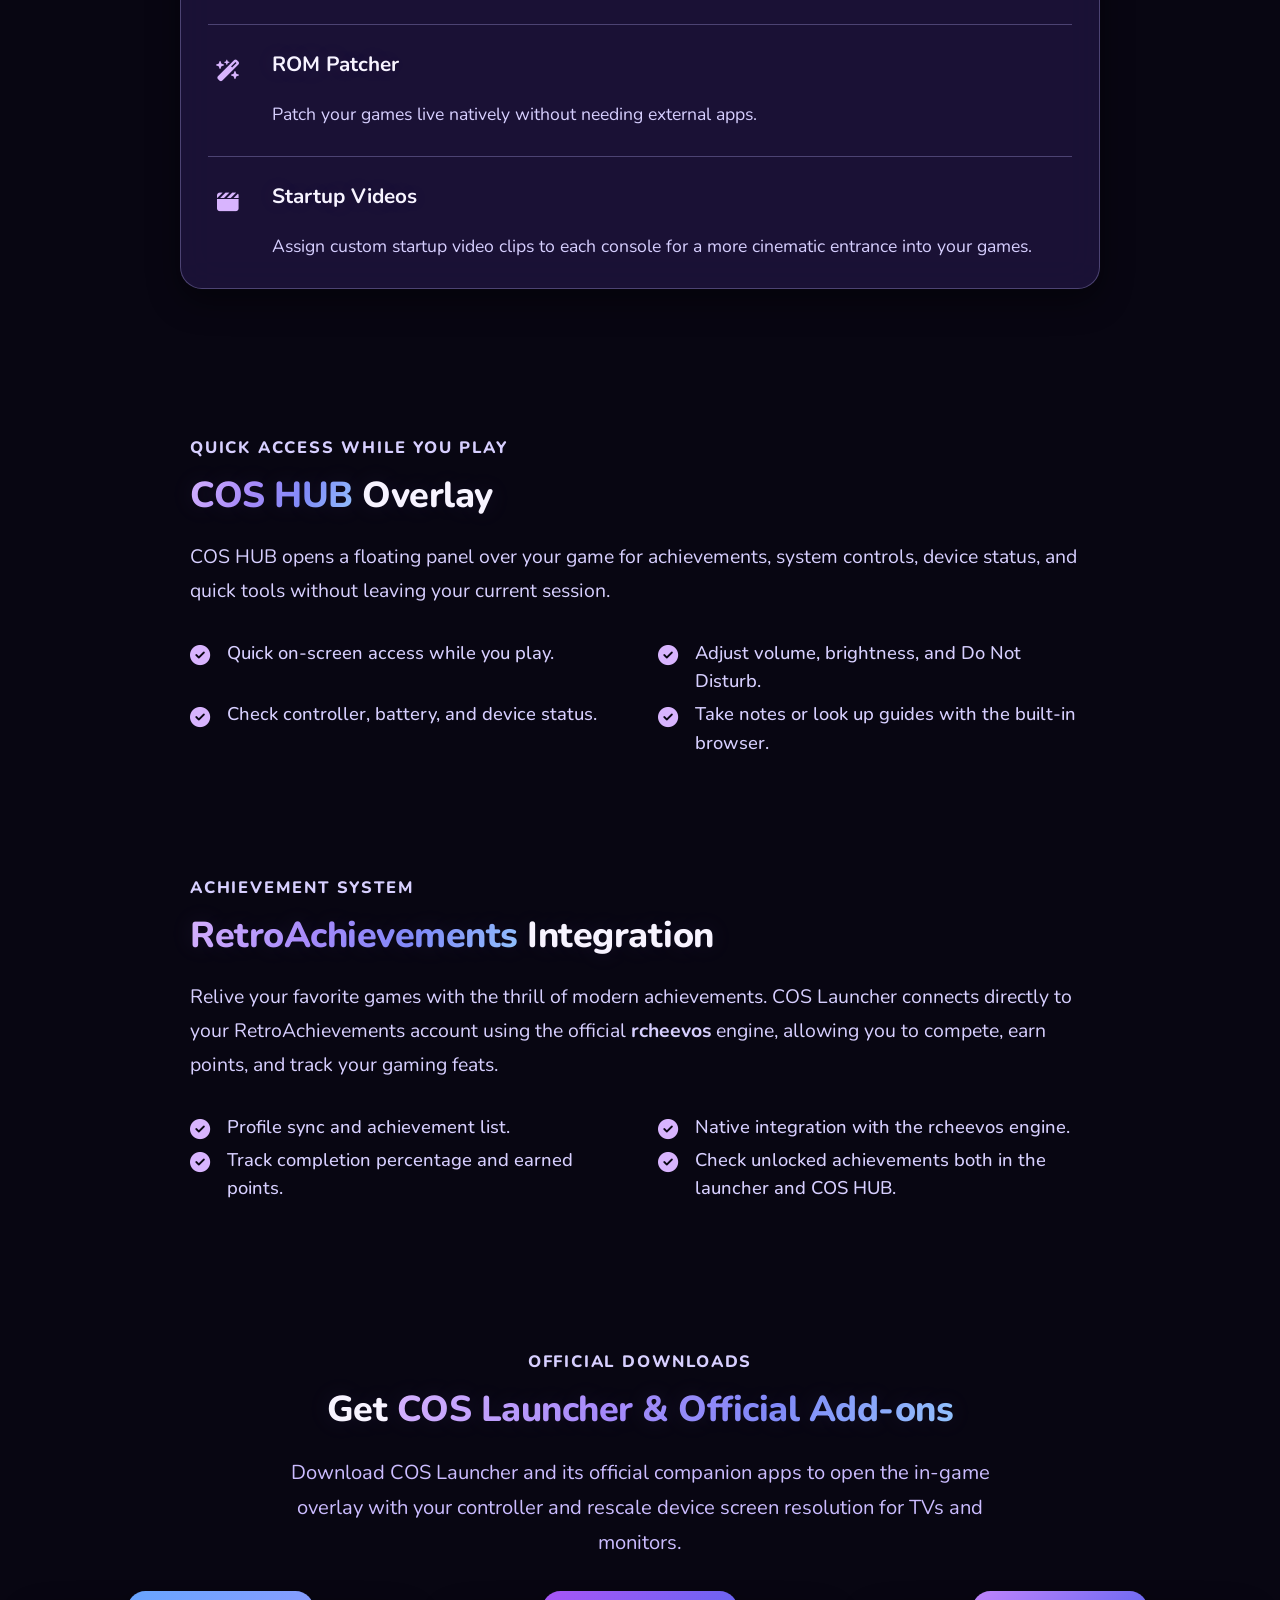
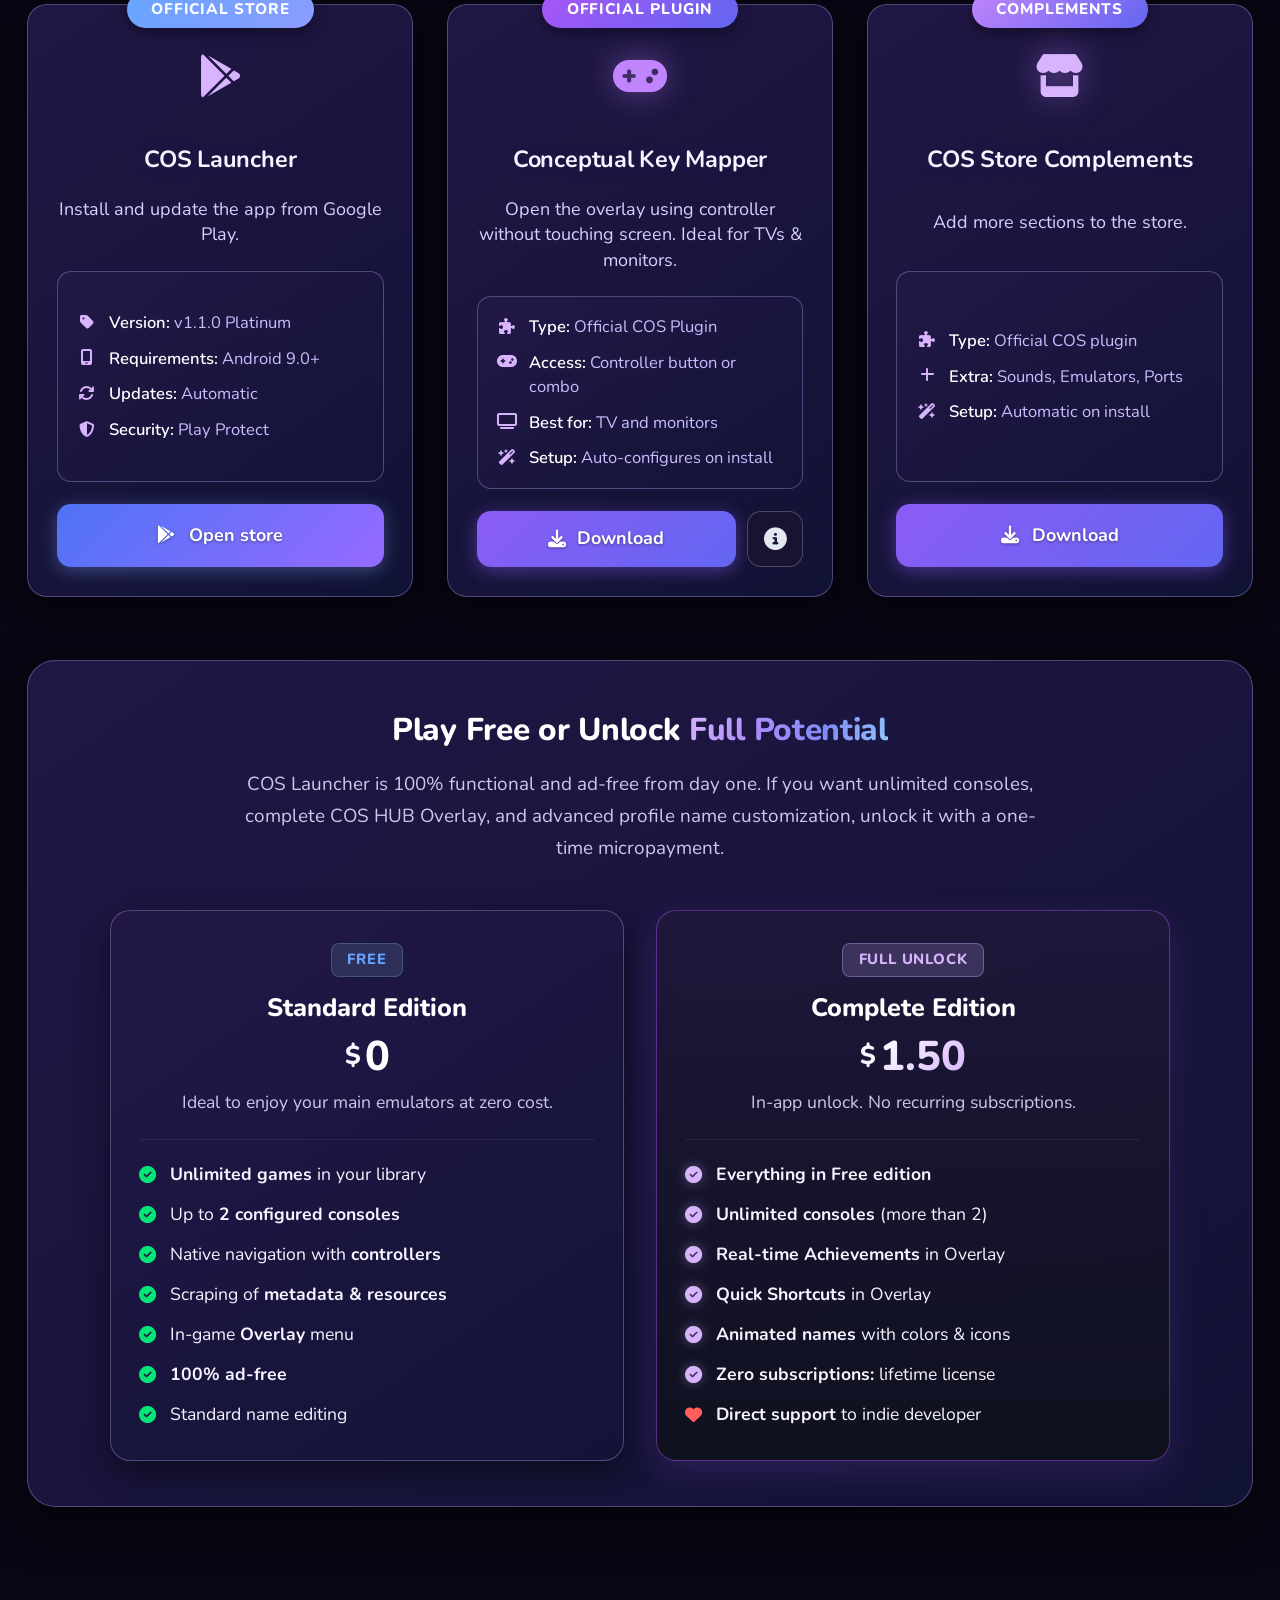
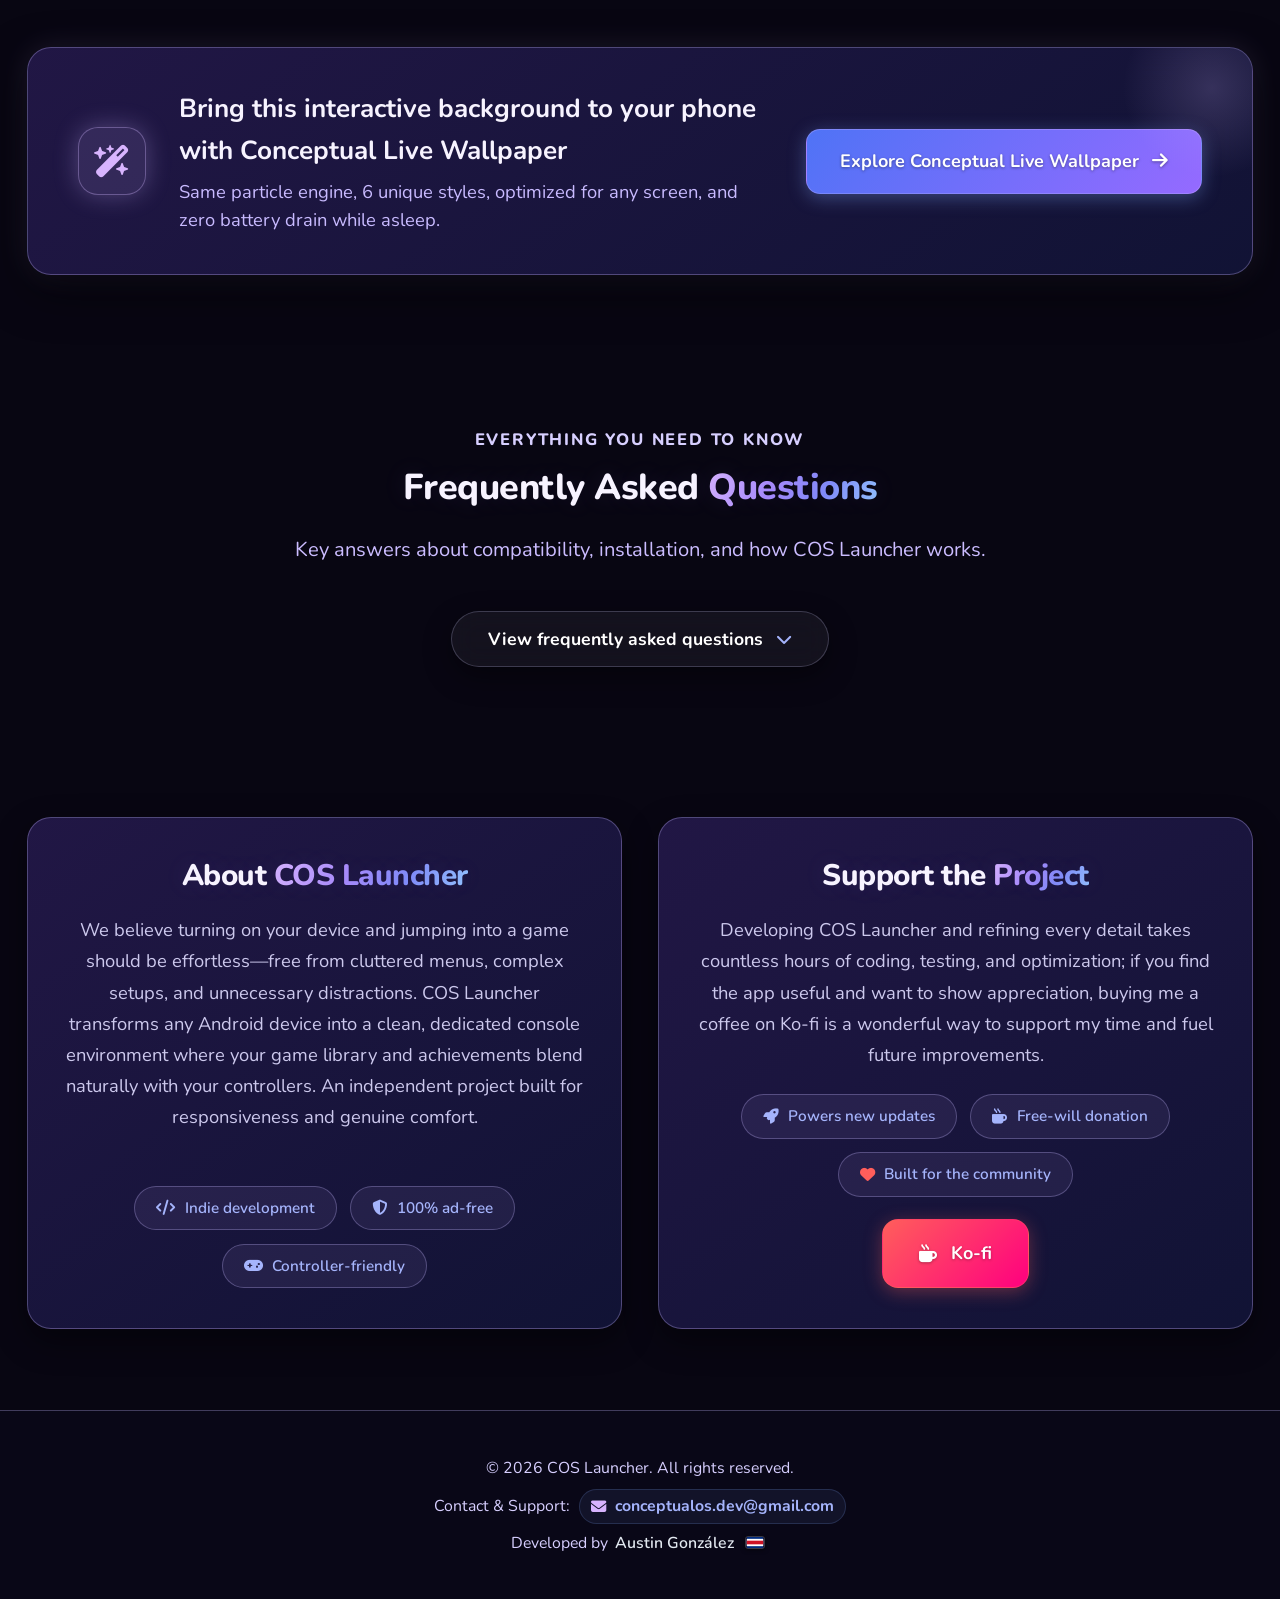
==== commit 447a438f: "Update COS Store complements card" ====
--- a/index.html
+++ b/index.html
@@ -828,24 +828,21 @@
                 <div class="download-card glass-card store-complements-card">
                     <div class="card-badge-top complements" data-i18n="dl_complements_badge">COMPLEMENTOS</div>
                     <div class="card-icon complements-icon"><i class="fa-solid fa-store"></i></div>
-                    <h3 class="download-card-title" data-i18n="dl_complements_title">COS Store</h3>
+                    <h3 class="download-card-title" data-i18n="dl_complements_title">COS Store Complements</h3>
+                    <p class="download-card-description" data-i18n="dl_complements_desc">Añade más secciones a la tienda.</p>
 
                     <div class="download-specs-list">
                         <div class="download-spec-item">
-                            <i class="fa-solid fa-music"></i>
-                            <span data-i18n="dl_complements_sounds">Sonidos</span>
+                            <i class="fa-solid fa-puzzle-piece"></i>
+                            <span data-i18n="dl_complements_type"><strong>Tipo:</strong> Plugin oficial COS</span>
                         </div>
                         <div class="download-spec-item">
-                            <i class="fa-solid fa-gamepad"></i>
-                            <span data-i18n="dl_complements_emulators">Emuladores</span>
+                            <i class="fa-solid fa-plus"></i>
+                            <span data-i18n="dl_complements_extra"><strong>Extra:</strong> Sonidos, Emuladores, Ports</span>
                         </div>
                         <div class="download-spec-item">
-                            <i class="fa-solid fa-box-open"></i>
-                            <span data-i18n="dl_complements_ports">Ports</span>
-                        </div>
-                        <div class="download-spec-item">
-                            <i class="fa-solid fa-file-arrow-down"></i>
-                            <span data-i18n="dl_complements_format"><strong>Formato:</strong> APK</span>
+                            <i class="fa-solid fa-wand-magic-sparkles"></i>
+                            <span data-i18n="dl_complements_setup"><strong>Ajuste:</strong> Automático al instalar</span>
                         </div>
                     </div>
 
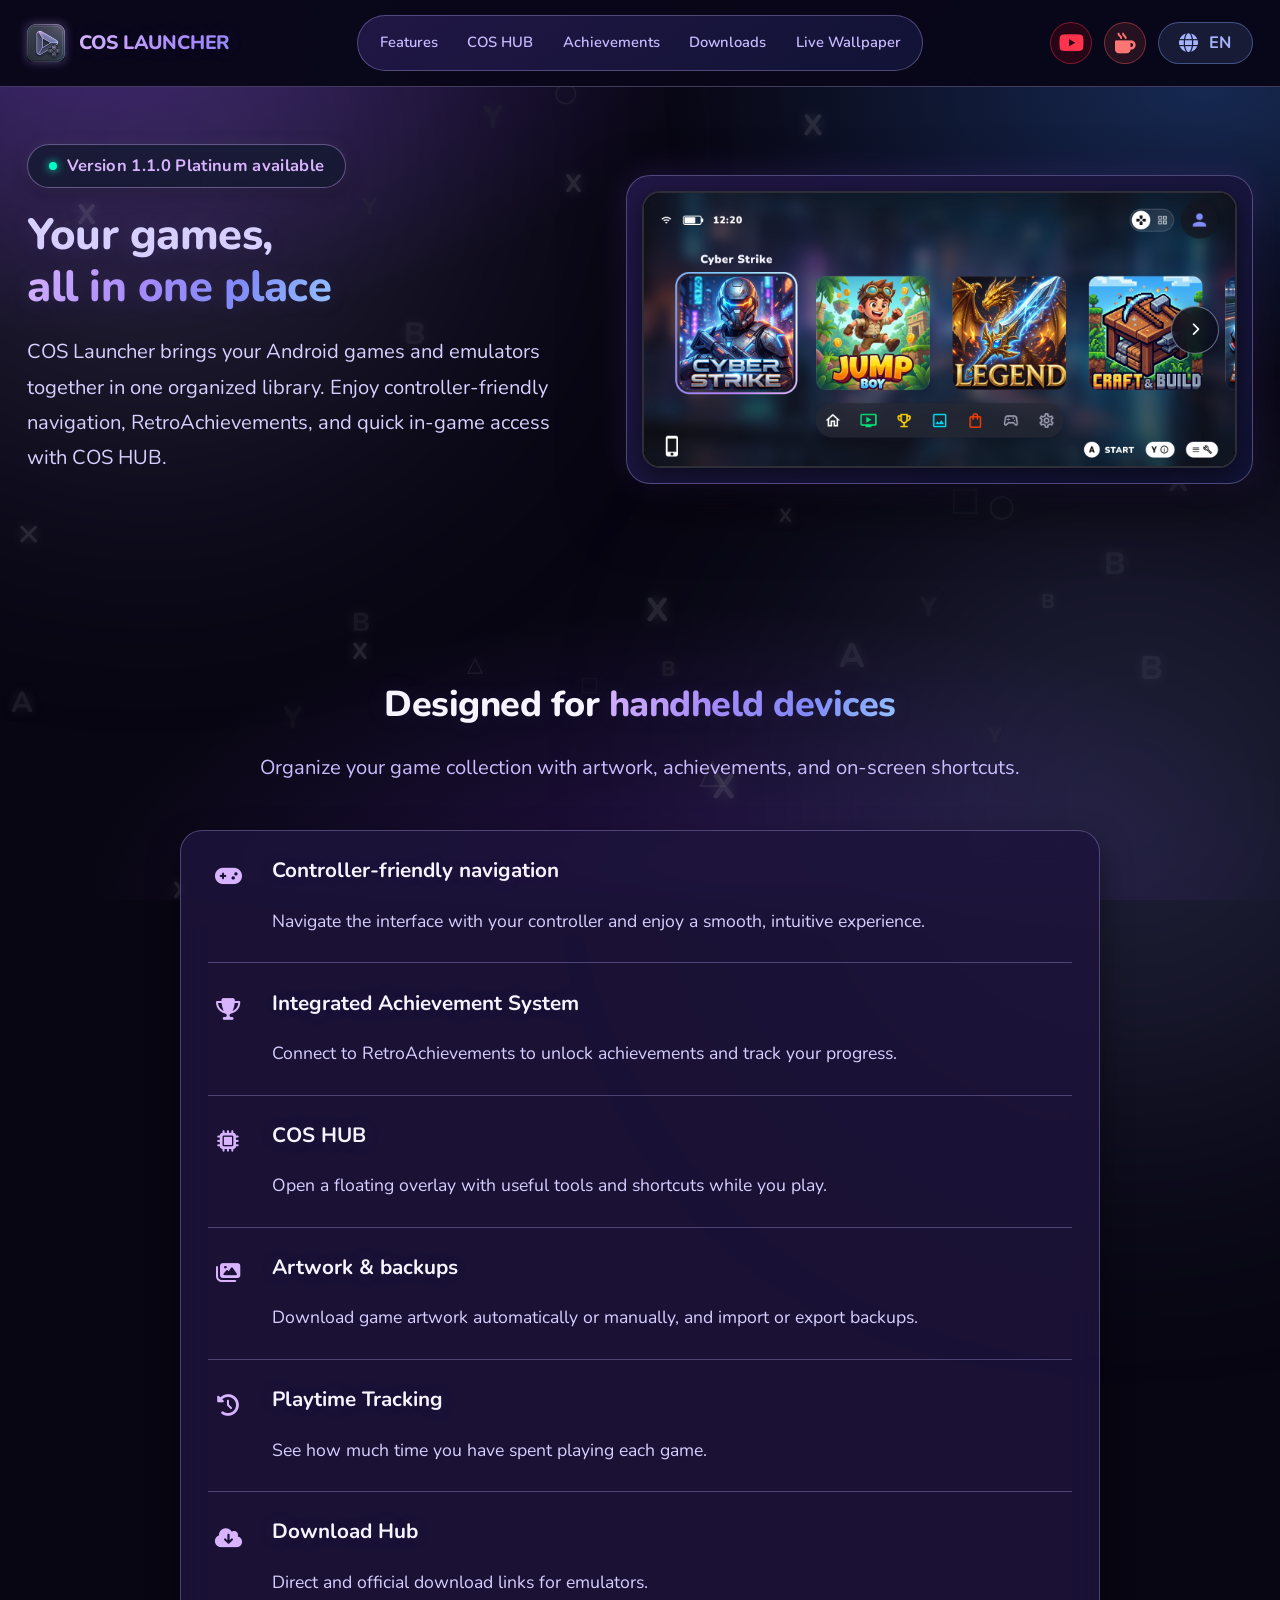
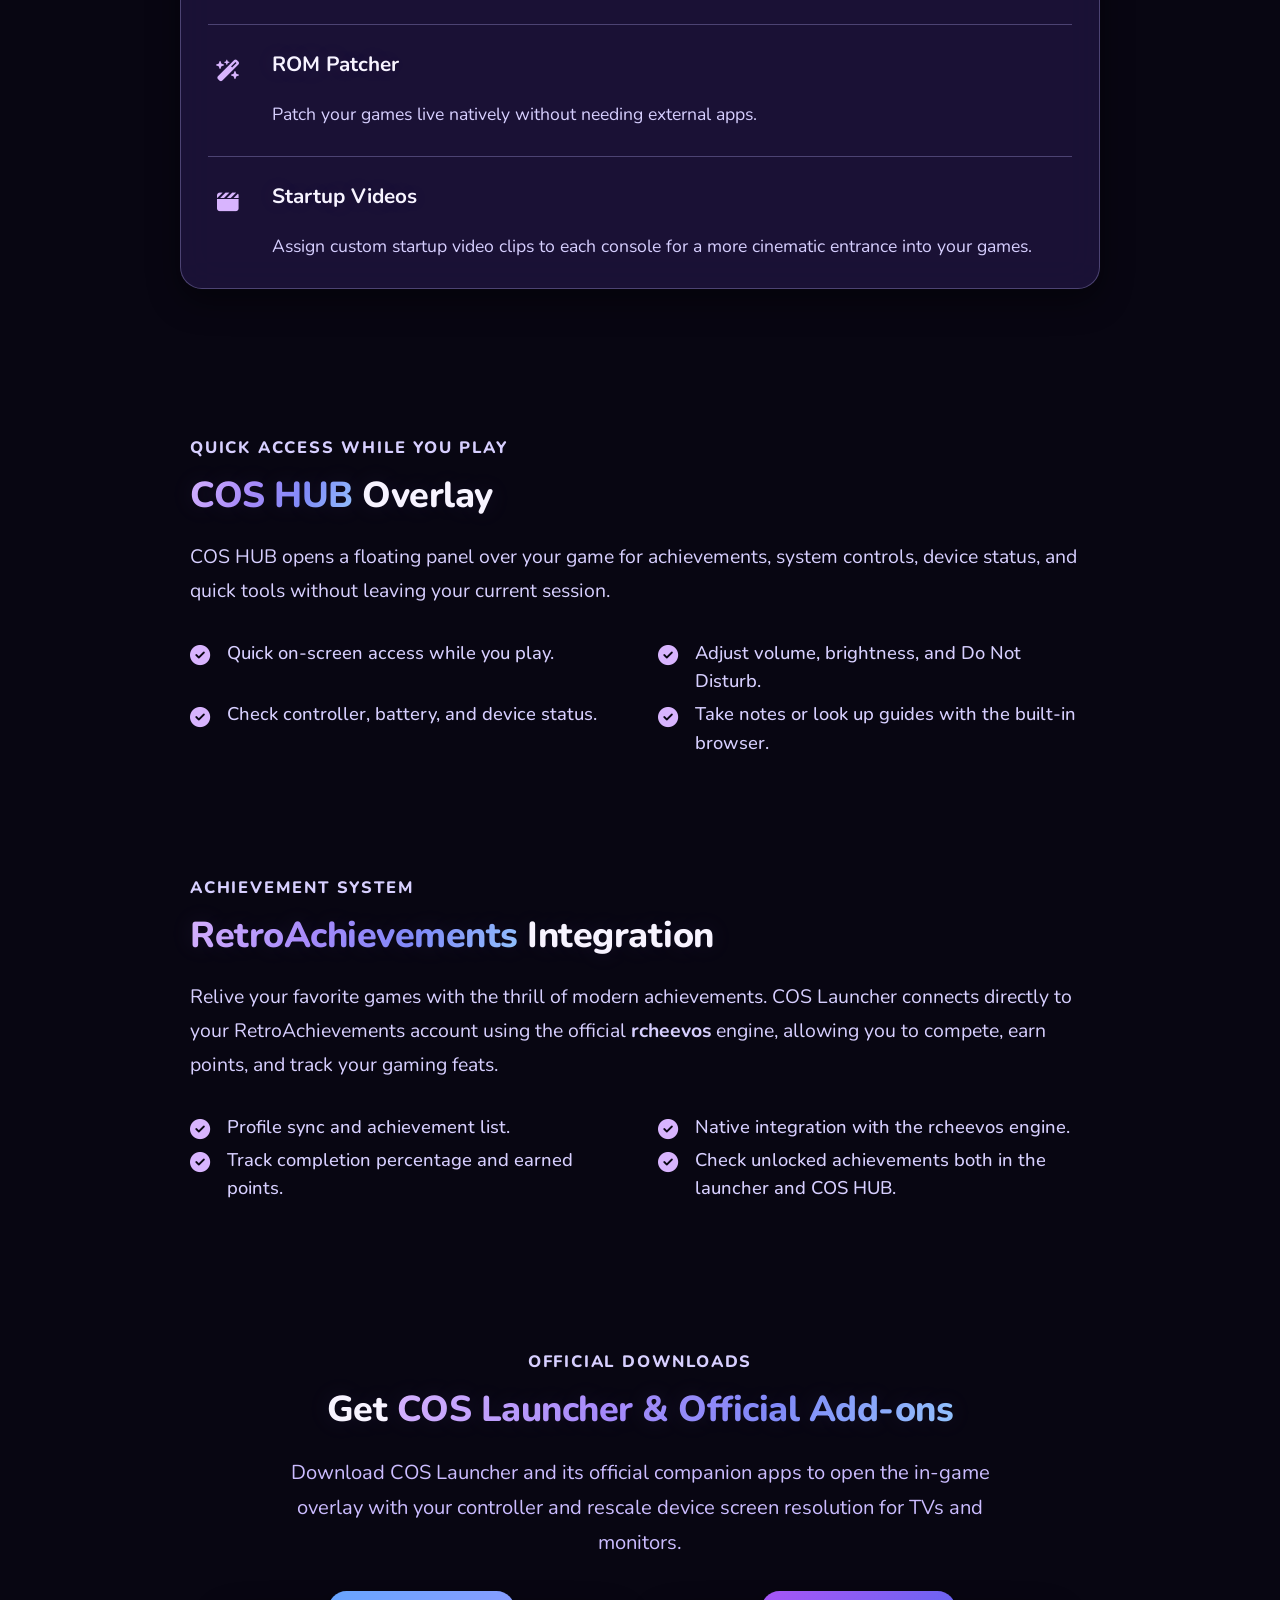
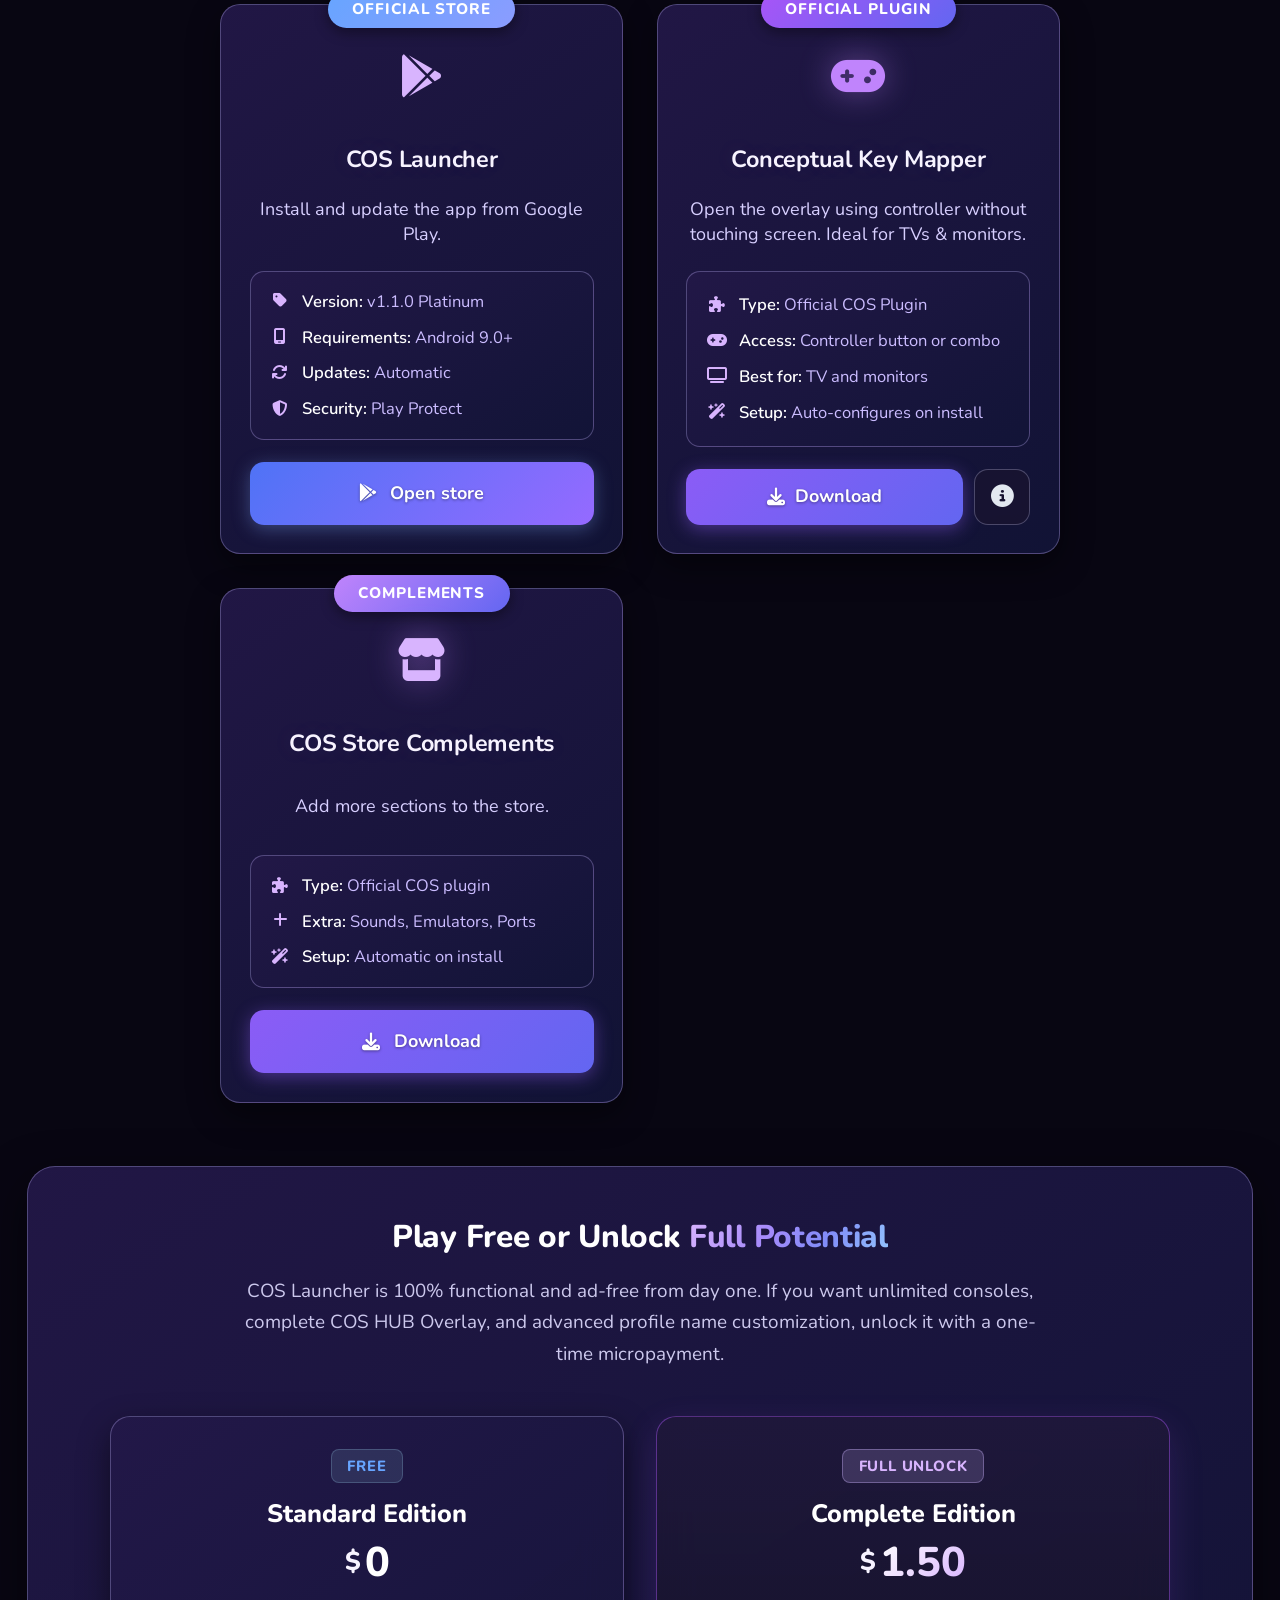
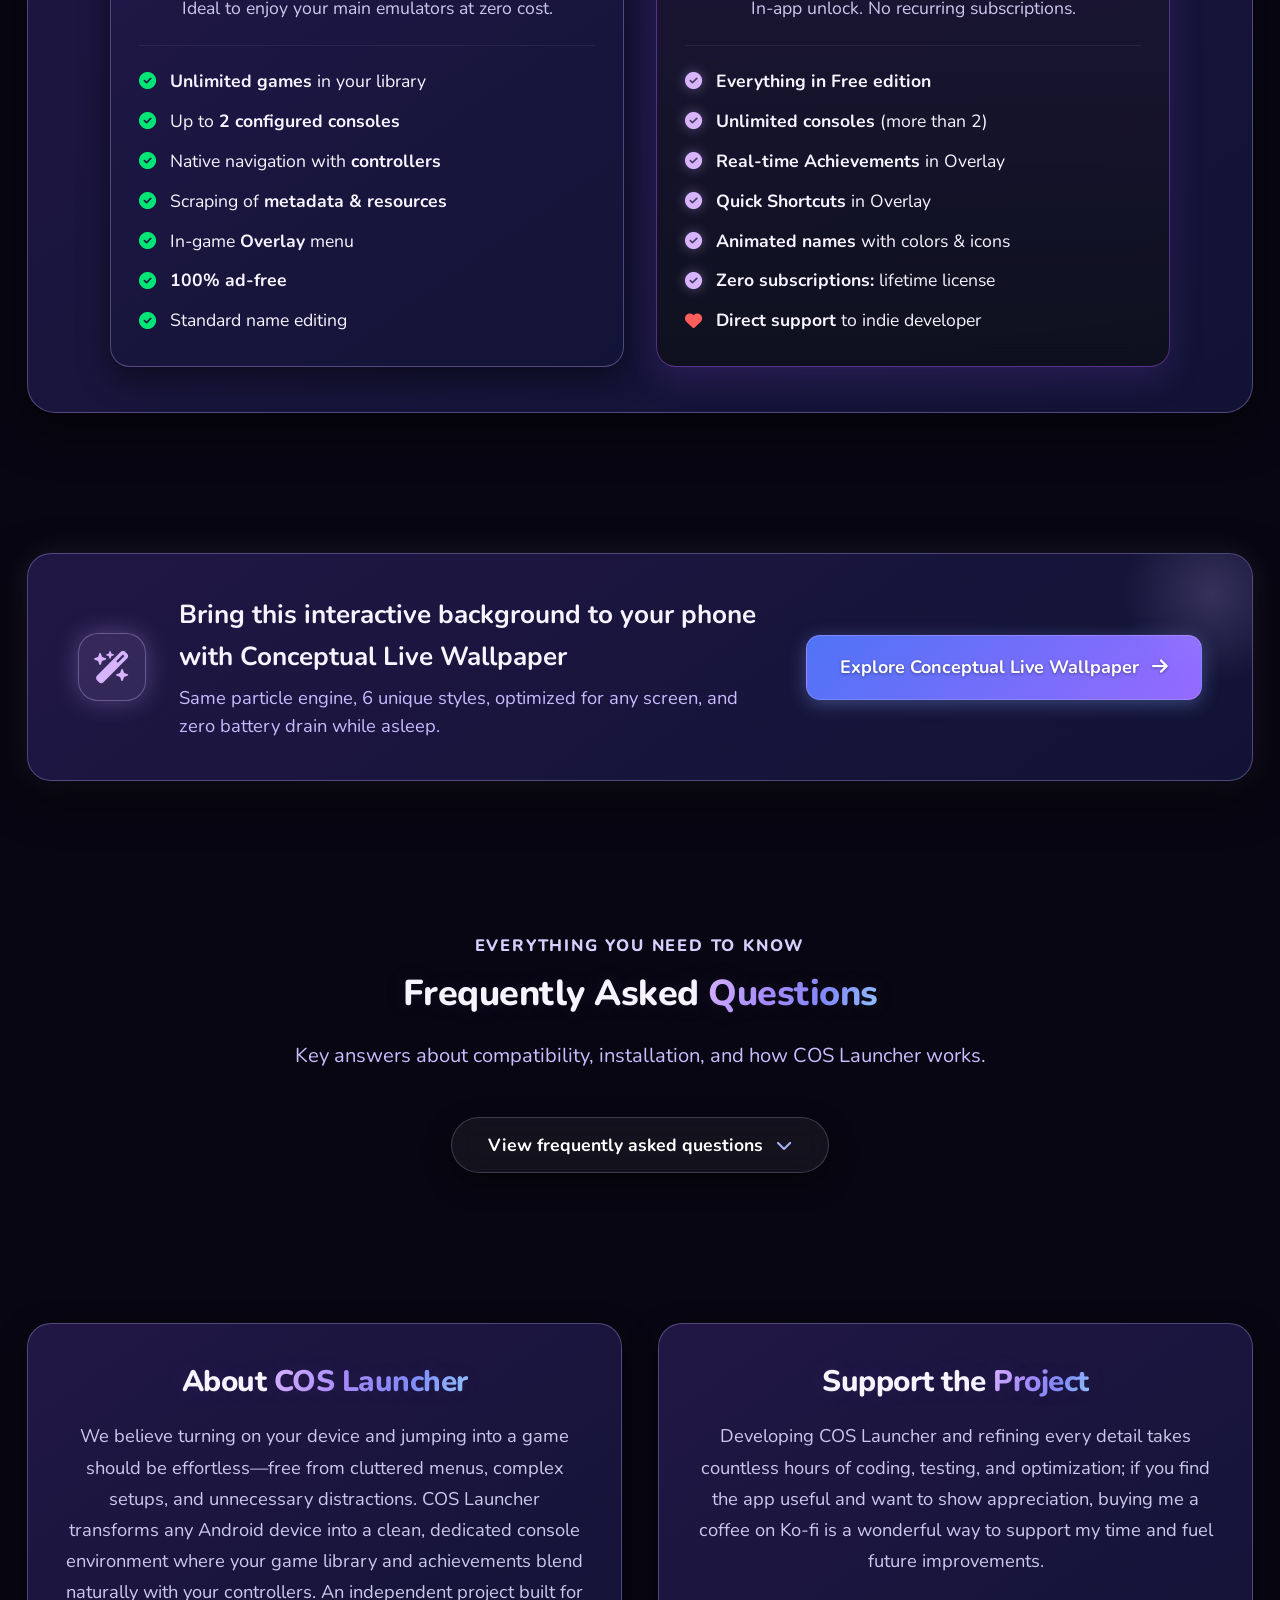
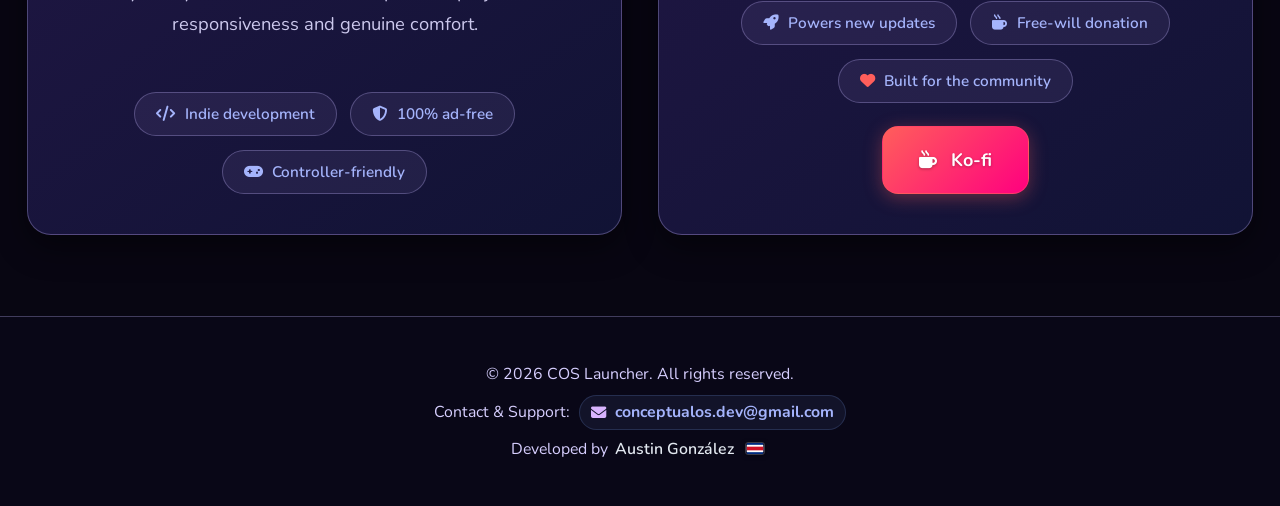
==== commit e0fdac3b: "Hide Conceptual Key Mapper download card" ====
--- a/index.html
+++ b/index.html
@@ -750,7 +750,7 @@
                 </p>
             </div>
 
-            <div class="download-cards-grid">
+            <div class="download-cards-grid downloads-two-cards">
                 <!-- Card 1: COS Launcher -->
                 <div class="download-card glass-card">
                     <div class="card-badge-top store" data-i18n="dl_store_badge">TIENDA OFICIAL</div>
@@ -786,7 +786,7 @@
                 </div>
 
                 <!-- Card 2: Conceptual Key Mapper -->
-                <div class="download-card glass-card">
+                <div class="download-card glass-card" hidden>
                     <div class="card-badge-top plugin" data-i18n="dl_km_badge">PLUGIN OFICIAL</div>
                     <div class="card-icon plugin-icon"><i class="fa-solid fa-gamepad"></i></div>
                     <h3 class="download-card-title" data-i18n="dl_km_title">Conceptual Key Mapper</h3>
--- a/styles.css
+++ b/styles.css
@@ -2429,6 +2429,12 @@
     box-sizing: border-box;
 }
 
+/* While Conceptual Key Mapper is not being released, center the remaining cards. */
+.download-cards-grid.downloads-two-cards {
+    grid-template-columns: repeat(2, minmax(290px, 1fr));
+    max-width: 840px;
+}
+
 .download-cards-grid .download-card {
     height: 100%;
     width: 100%;
@@ -2448,6 +2454,11 @@
     .download-cards-grid {
         grid-template-columns: 1fr;
         gap: 2.6rem;
+        max-width: 410px;
+    }
+
+    .download-cards-grid.downloads-two-cards {
+        grid-template-columns: 1fr;
         max-width: 410px;
     }
 }
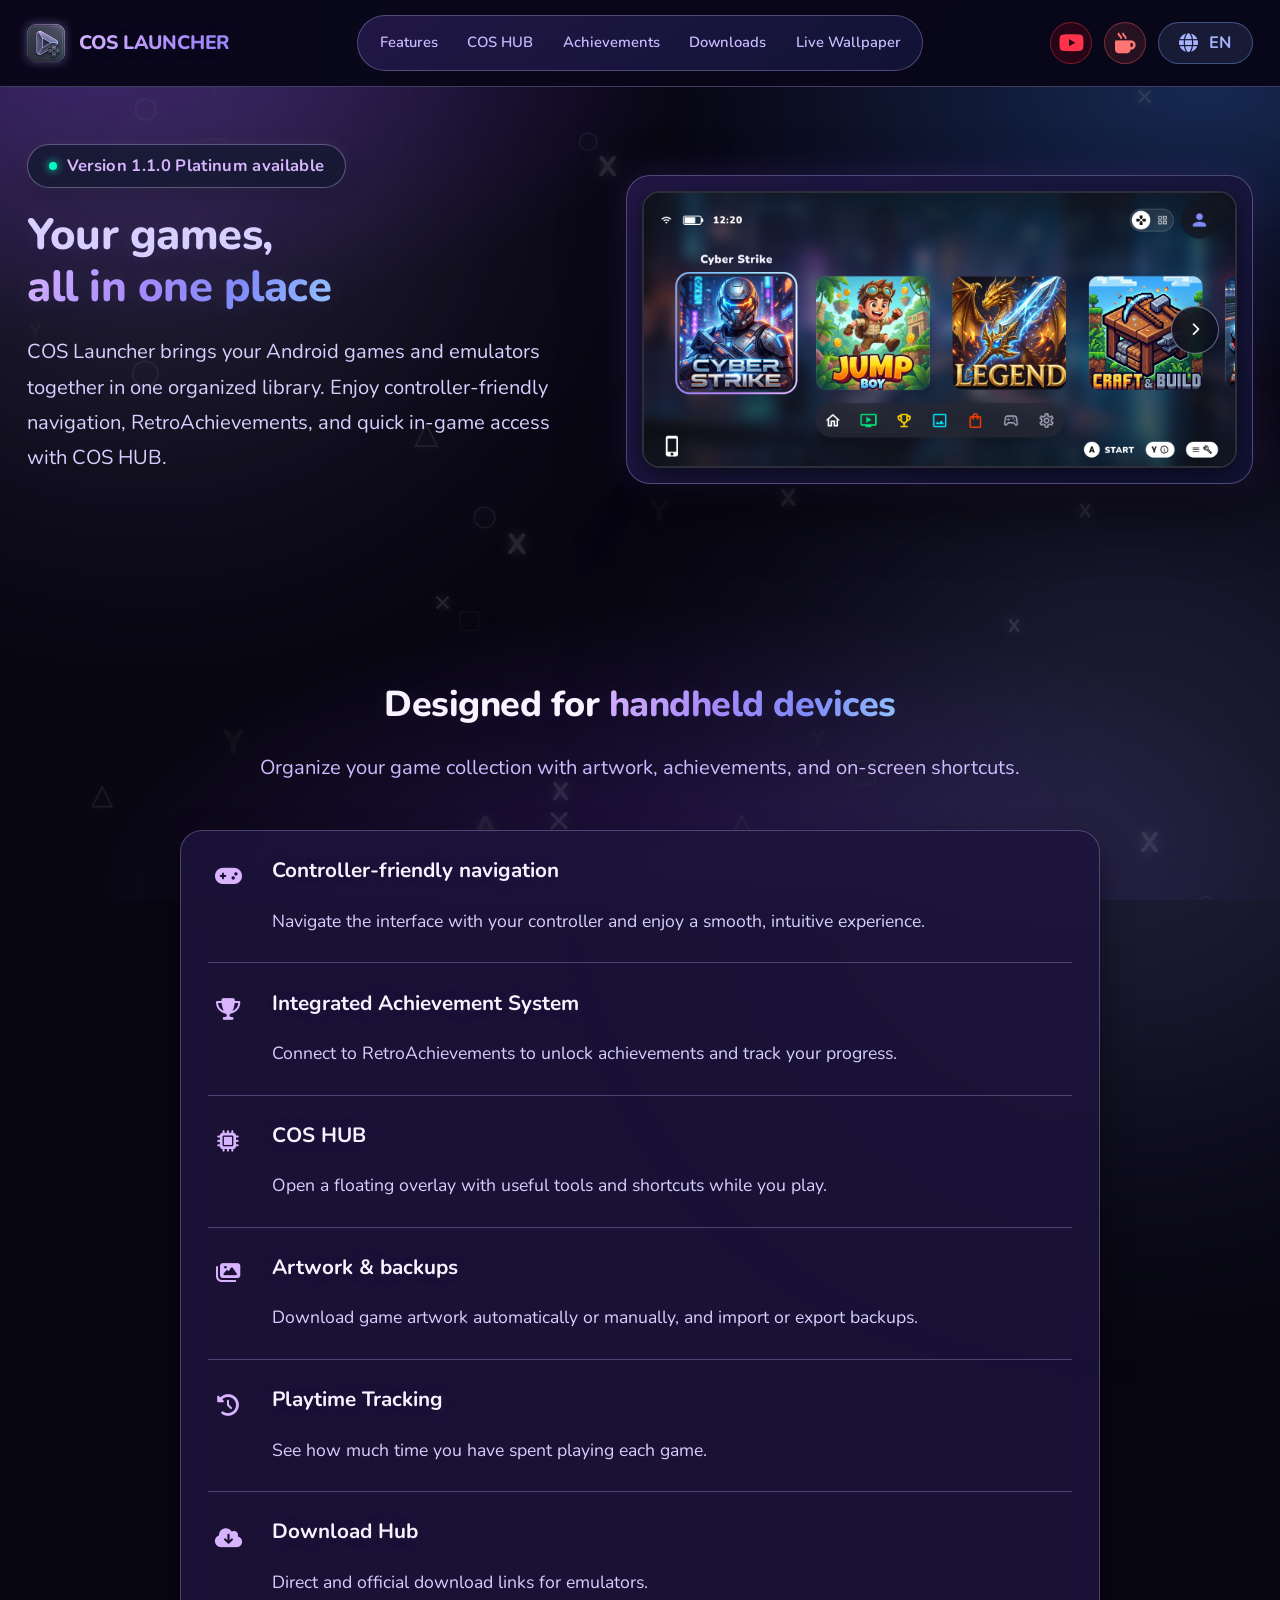
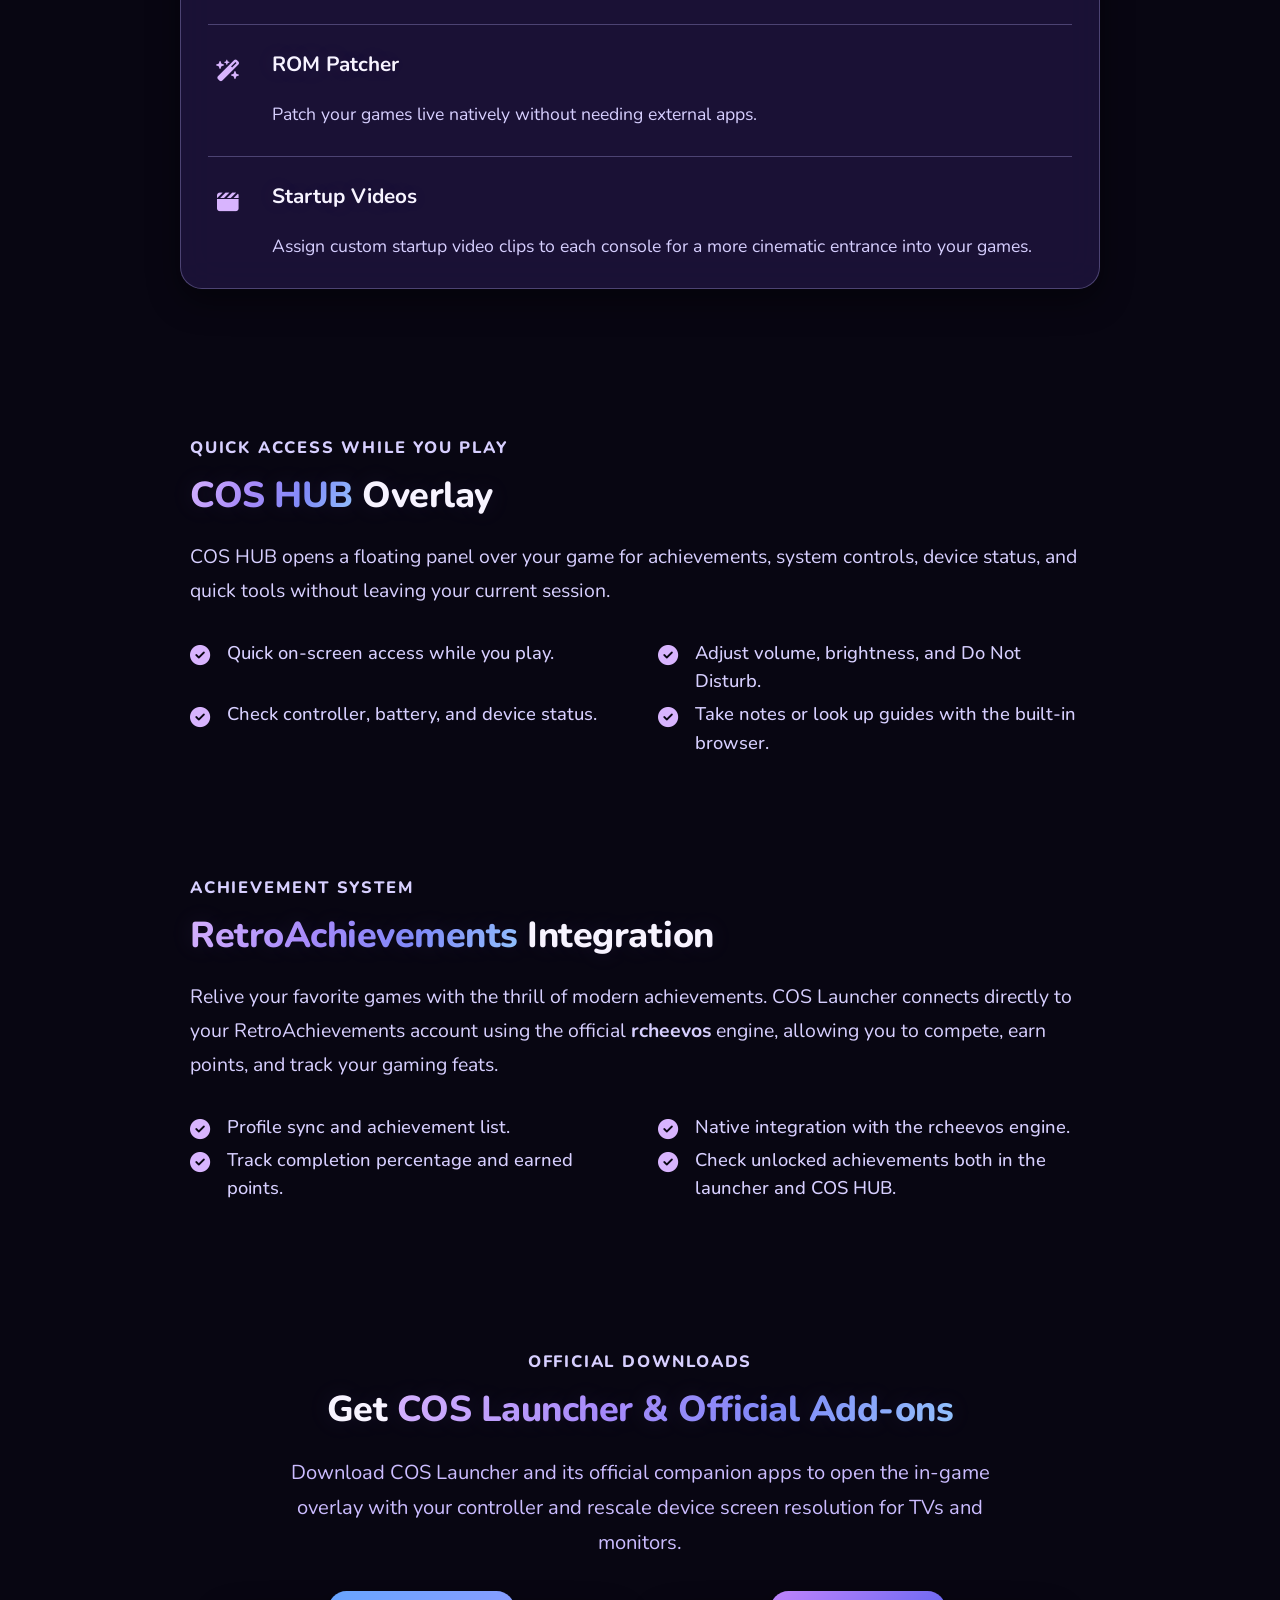
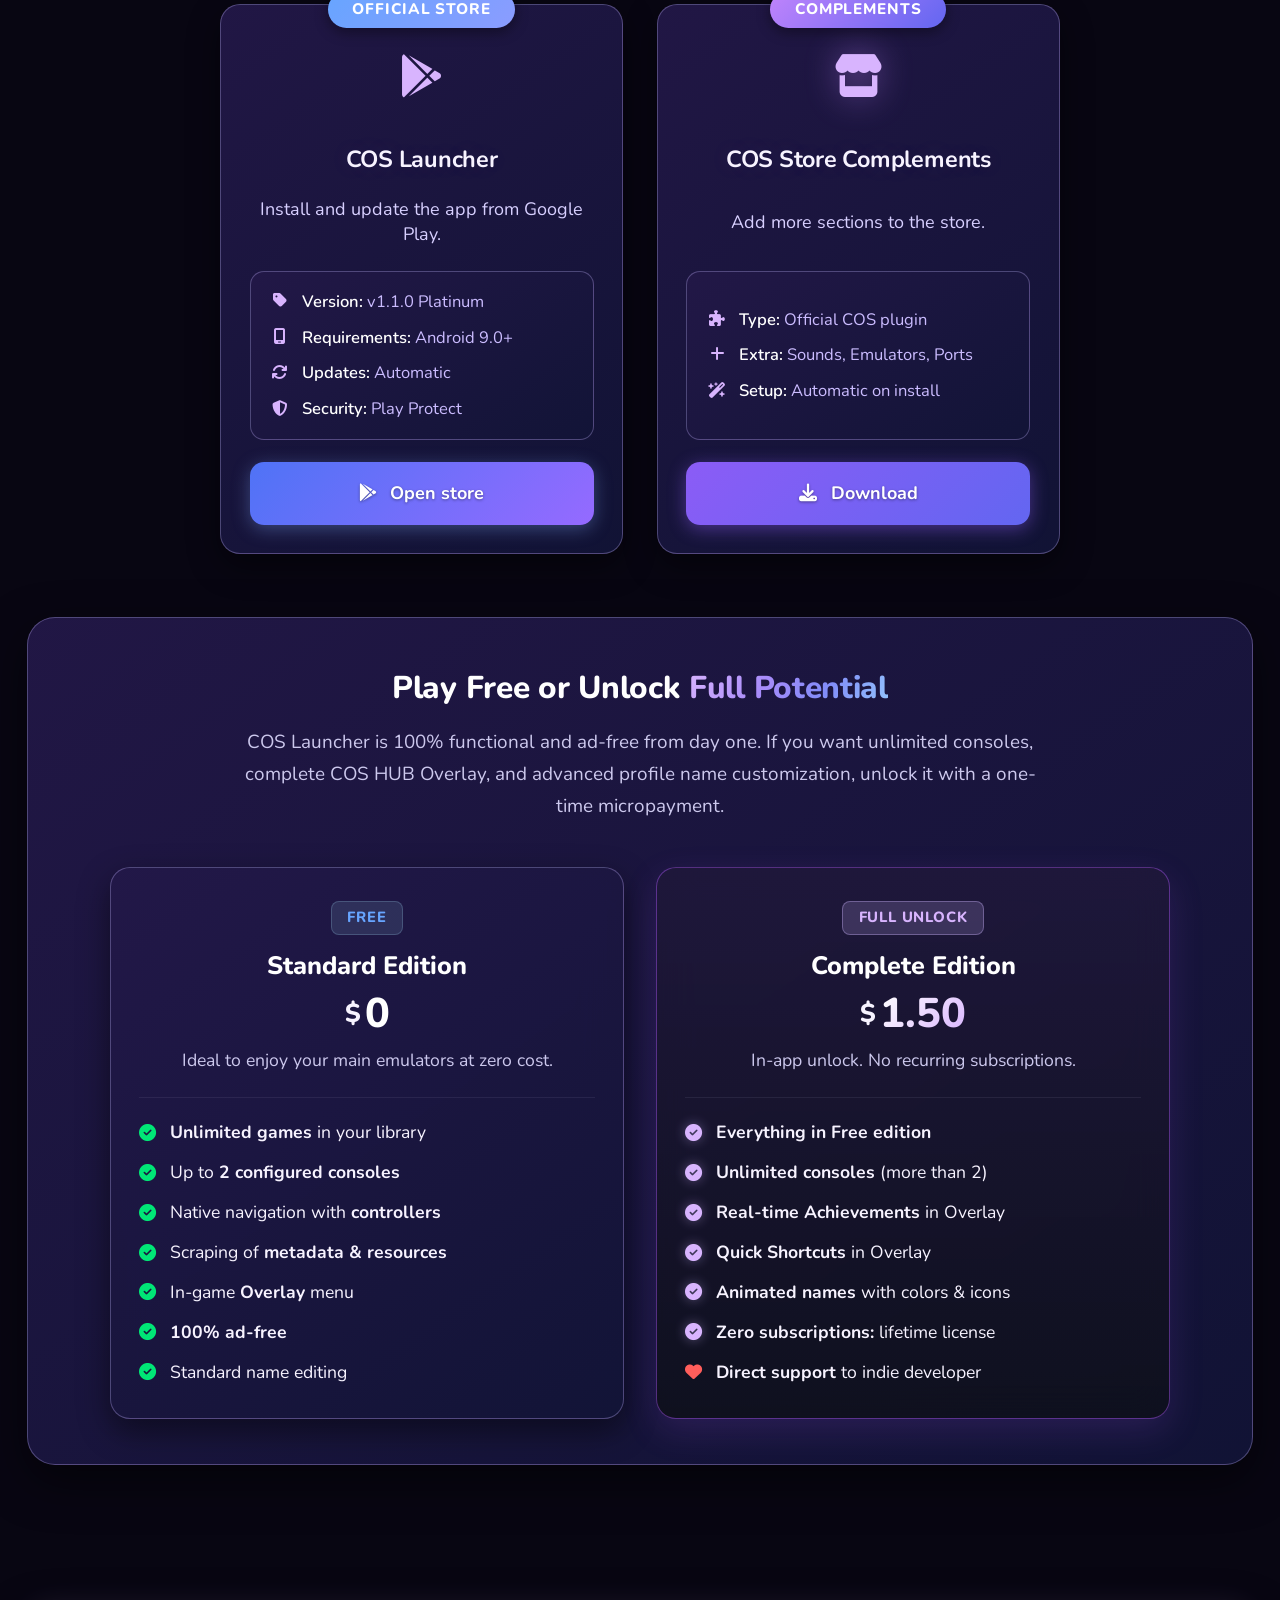
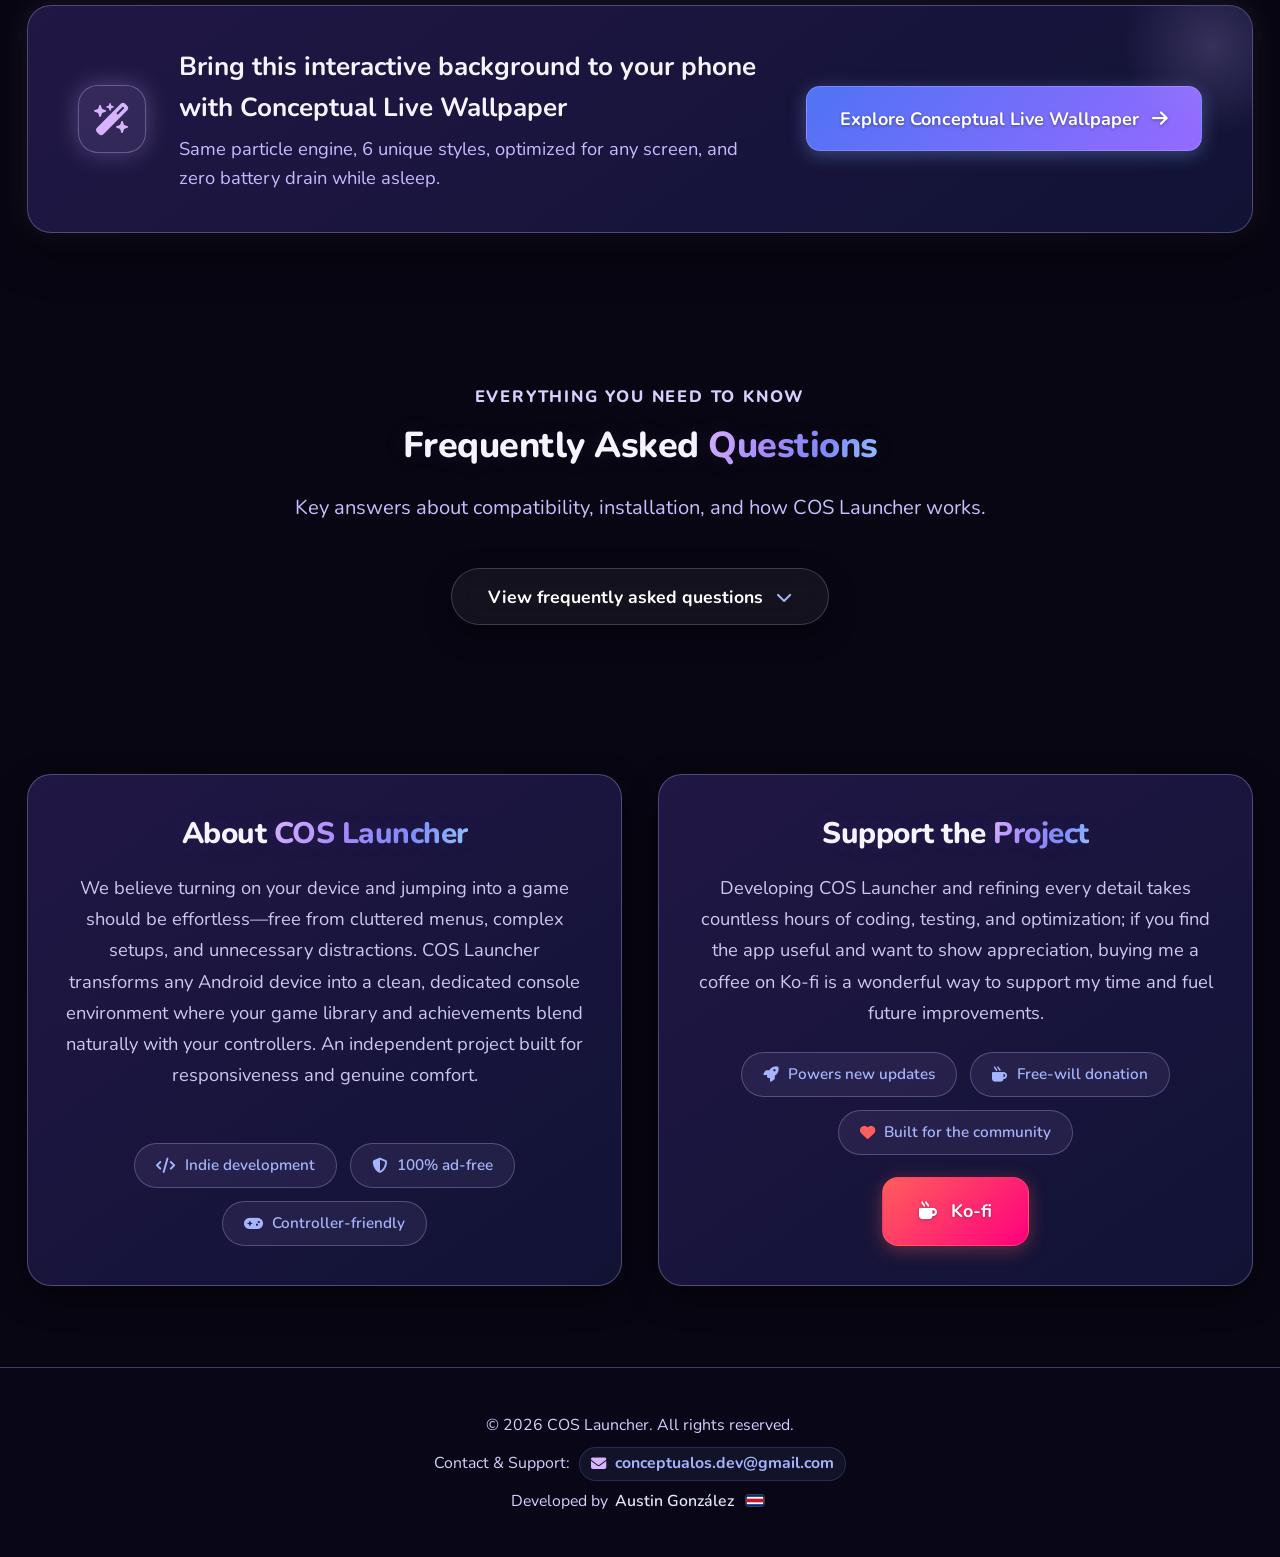
==== commit 0382e076: "Ensure Key Mapper card is not rendered" ====
--- a/index.html
+++ b/index.html
@@ -28,7 +28,7 @@
     <link rel="stylesheet" href="https://cdnjs.cloudflare.com/ajax/libs/font-awesome/6.4.0/css/all.min.css">
 
     <!-- Custom CSS -->
-    <link rel="stylesheet" href="styles.css?v=3.8.15">
+    <link rel="stylesheet" href="styles.css?v=3.8.16">
 
     <!-- Critical Plugin Modals & Buttons Styles -->
     <style id="critical-plugin-modals-css">
@@ -786,7 +786,8 @@
                 </div>
 
                 <!-- Card 2: Conceptual Key Mapper -->
-                <div class="download-card glass-card" hidden>
+                <template>
+                <div class="download-card glass-card">
                     <div class="card-badge-top plugin" data-i18n="dl_km_badge">PLUGIN OFICIAL</div>
                     <div class="card-icon plugin-icon"><i class="fa-solid fa-gamepad"></i></div>
                     <h3 class="download-card-title" data-i18n="dl_km_title">Conceptual Key Mapper</h3>
@@ -823,6 +824,7 @@
                         </div>
                     </div>
                 </div>
+                </template>
 
                 <!-- Card 3: COS Store -->
                 <div class="download-card glass-card store-complements-card">
